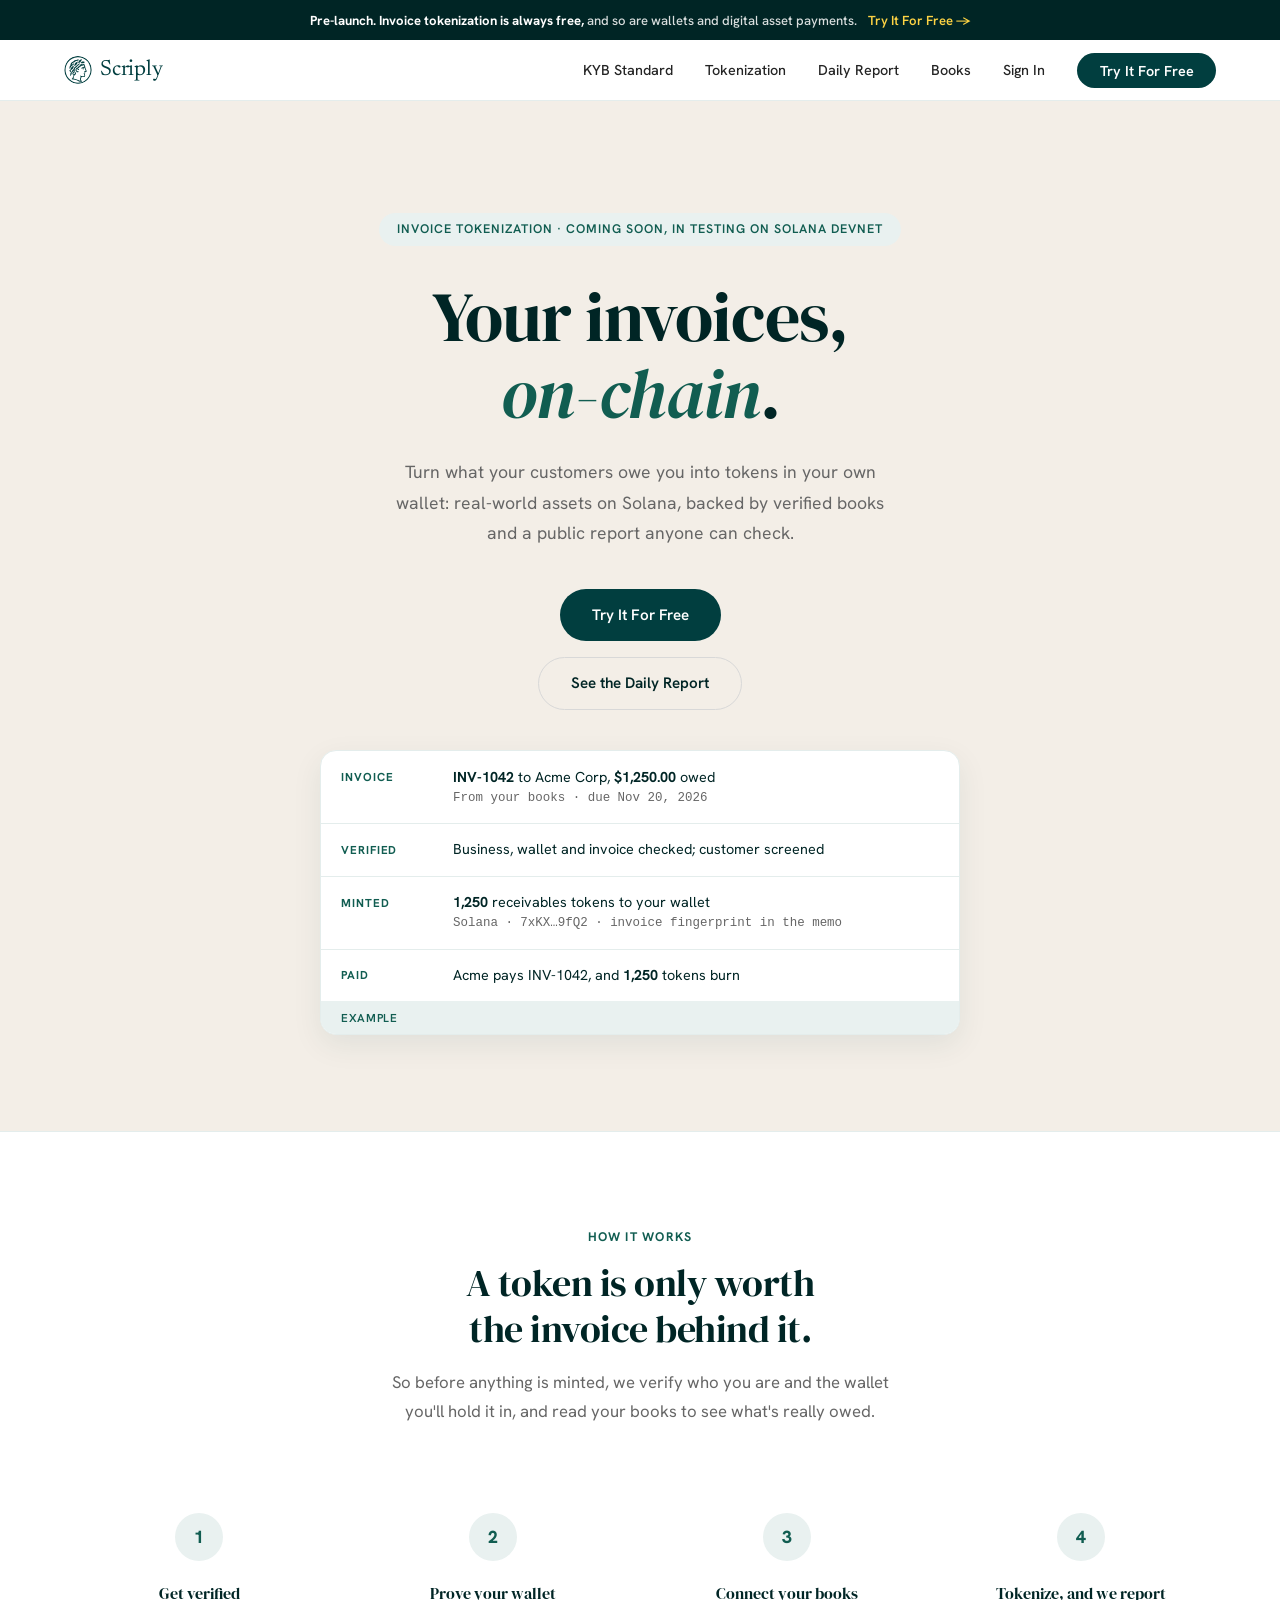
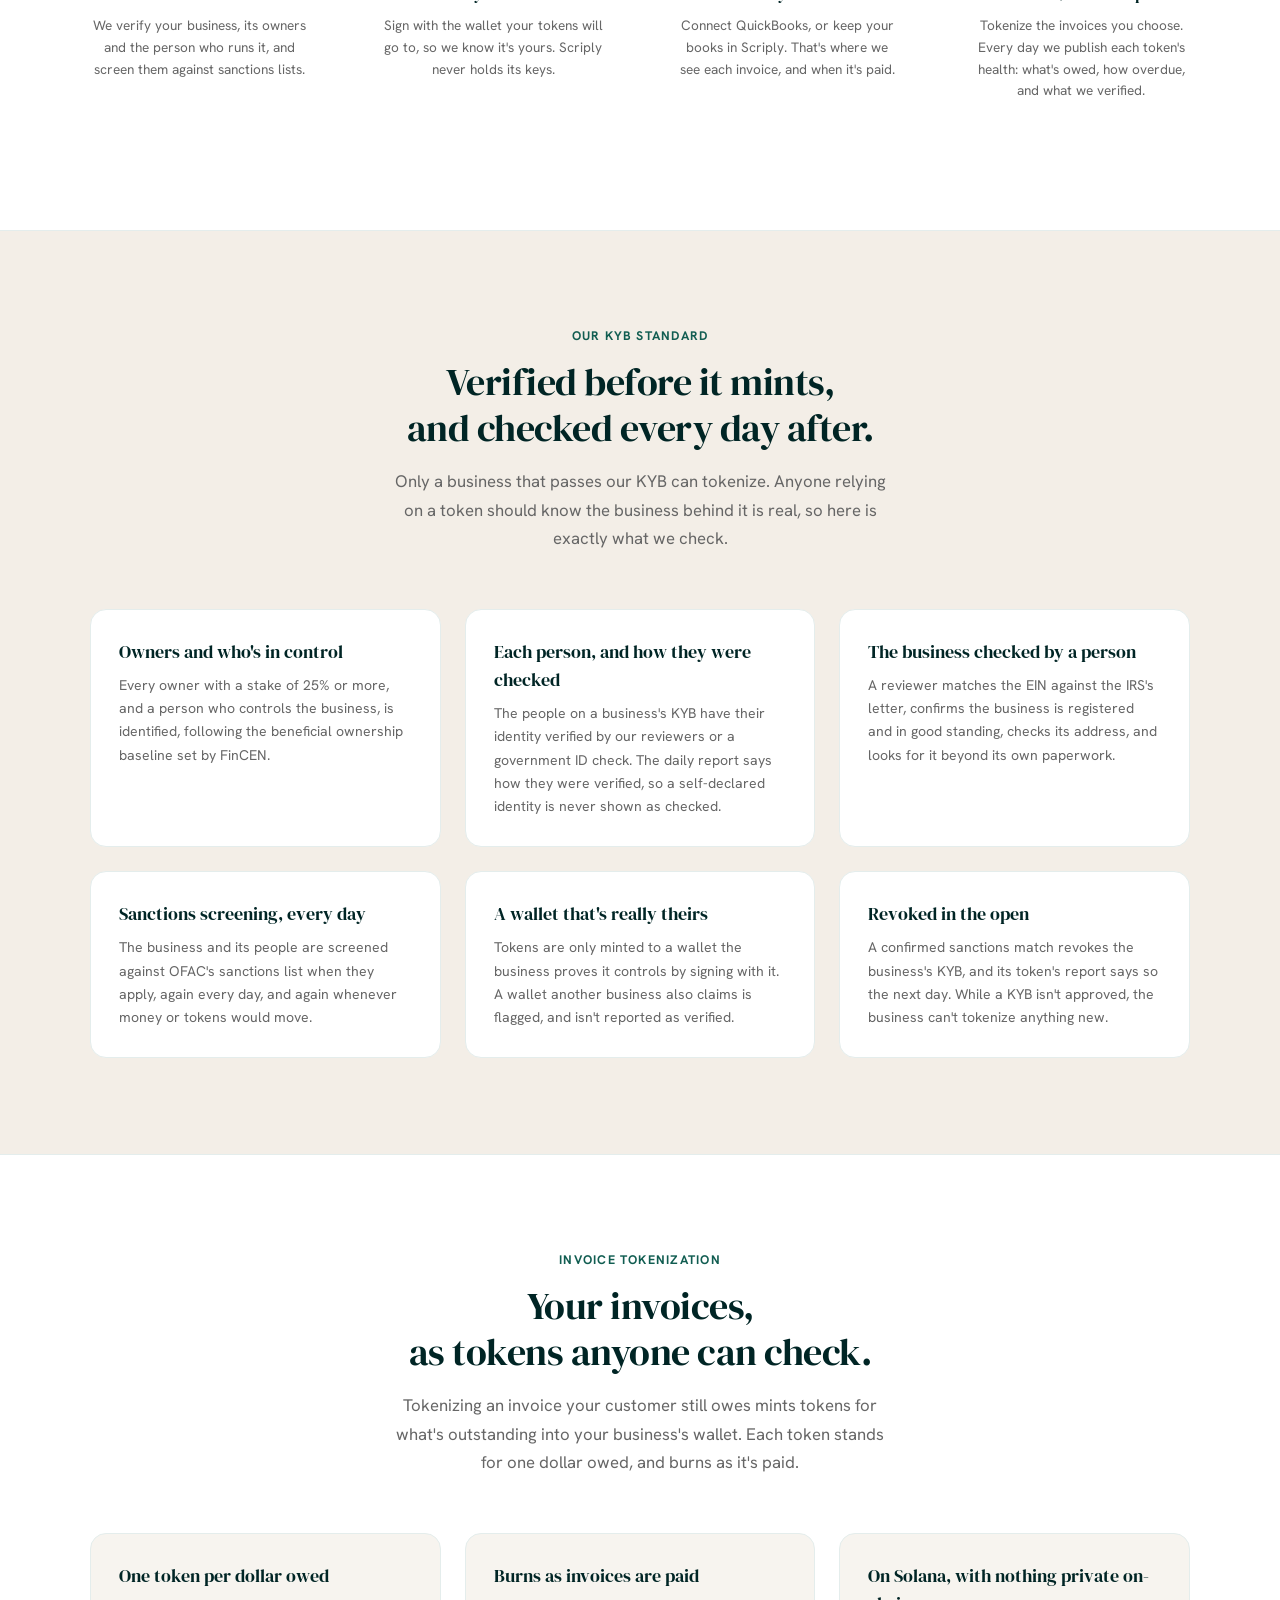
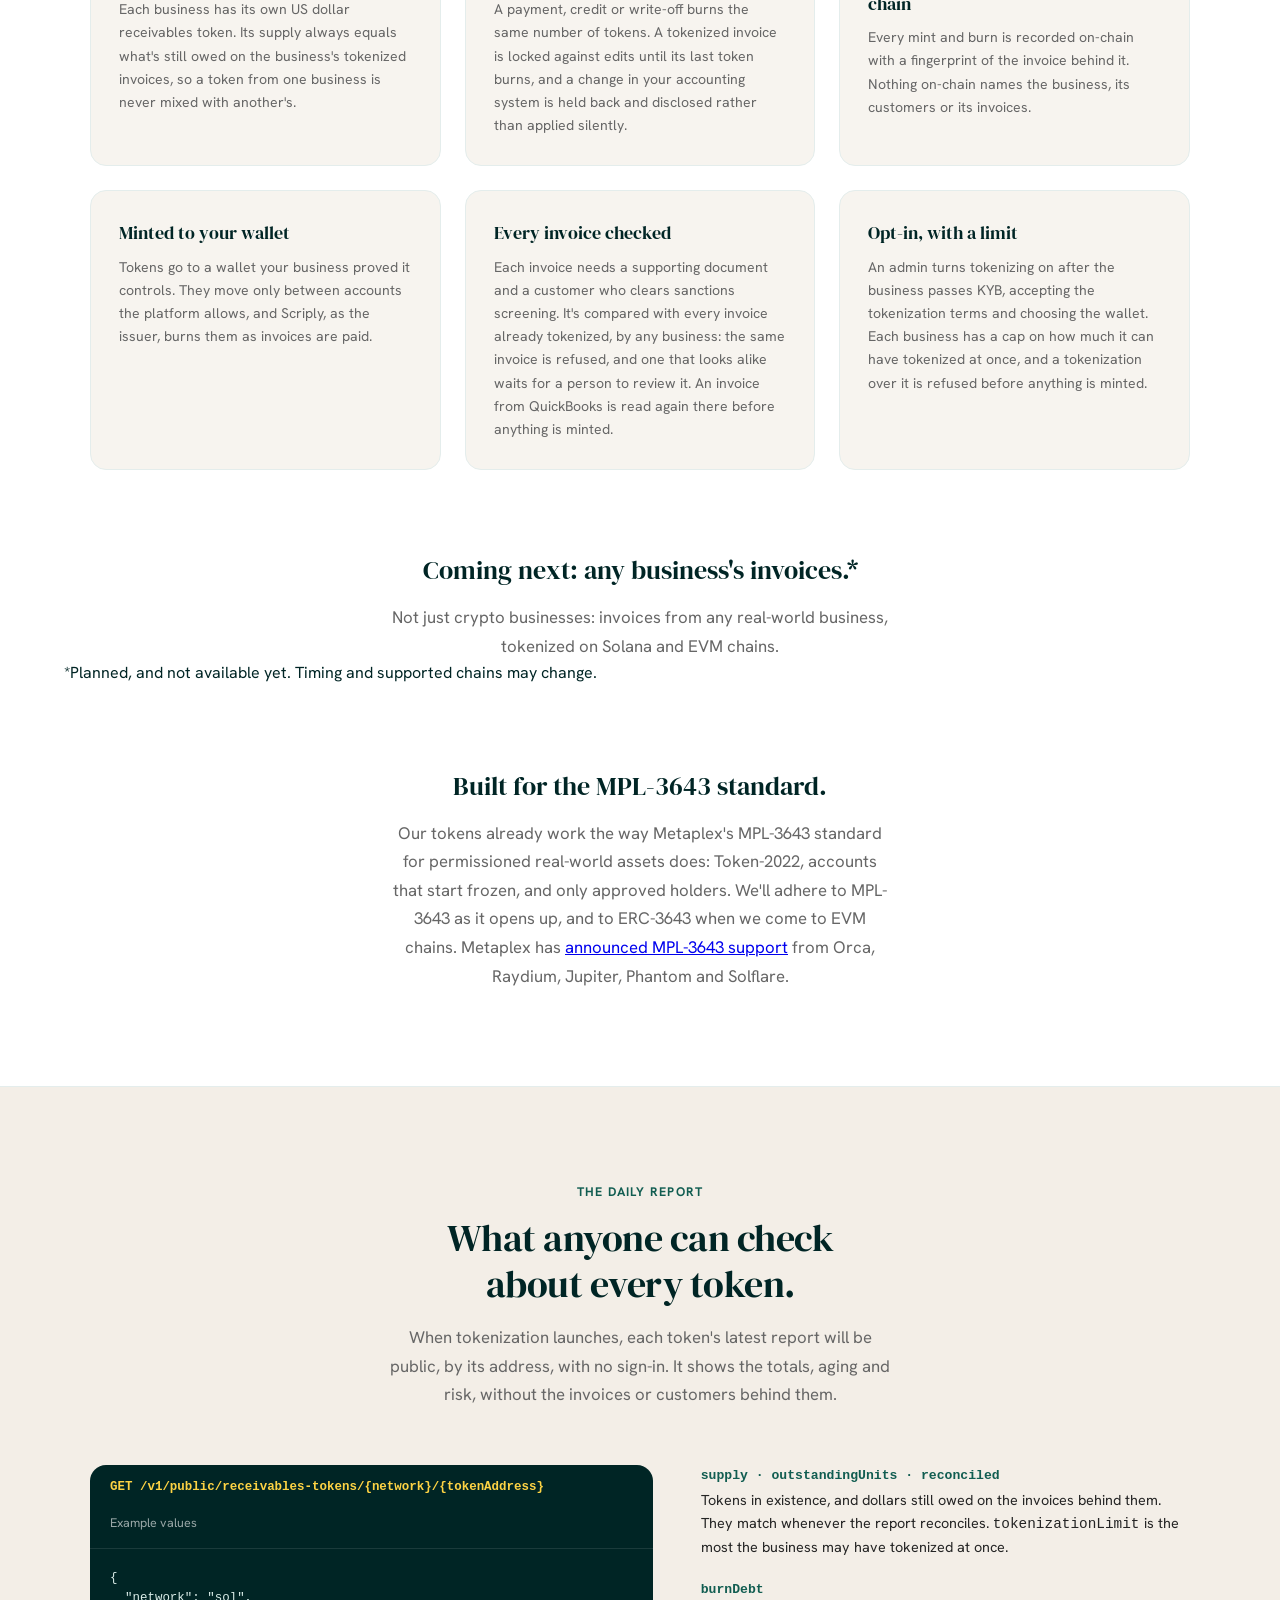
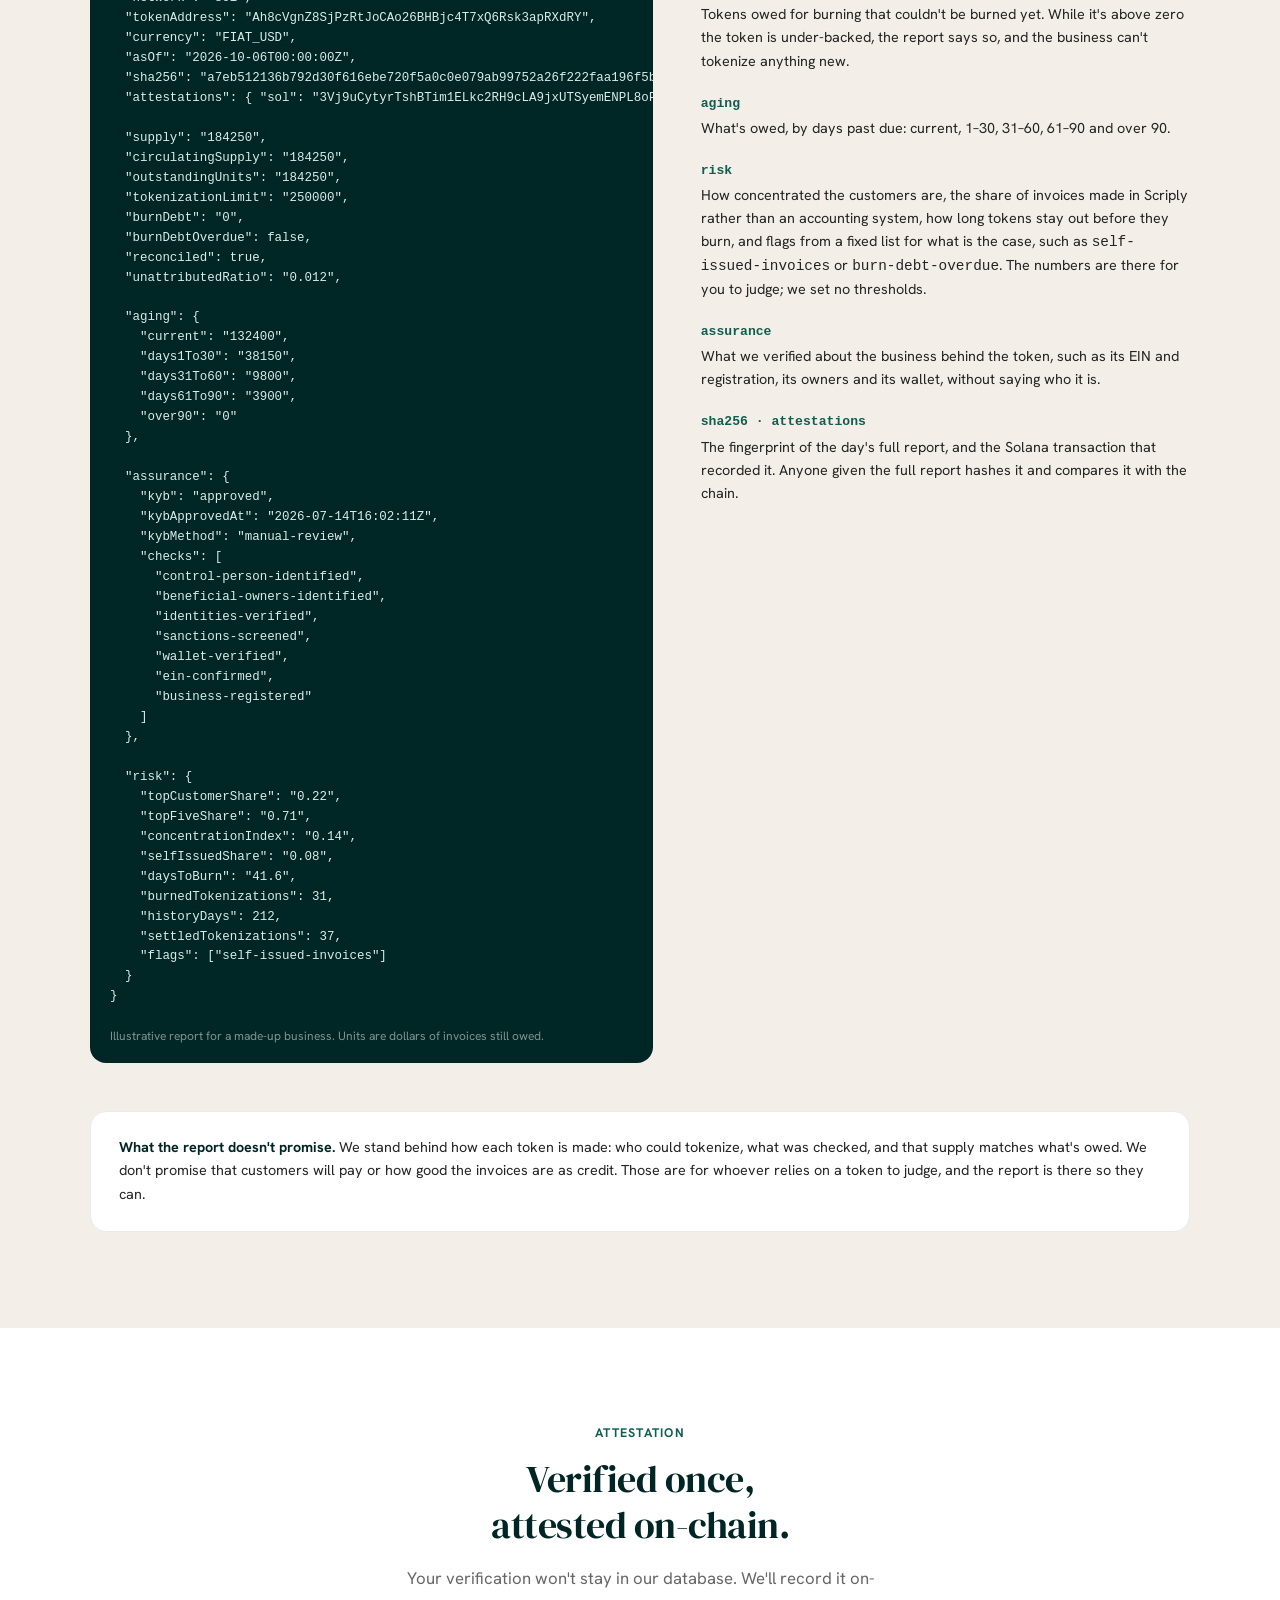
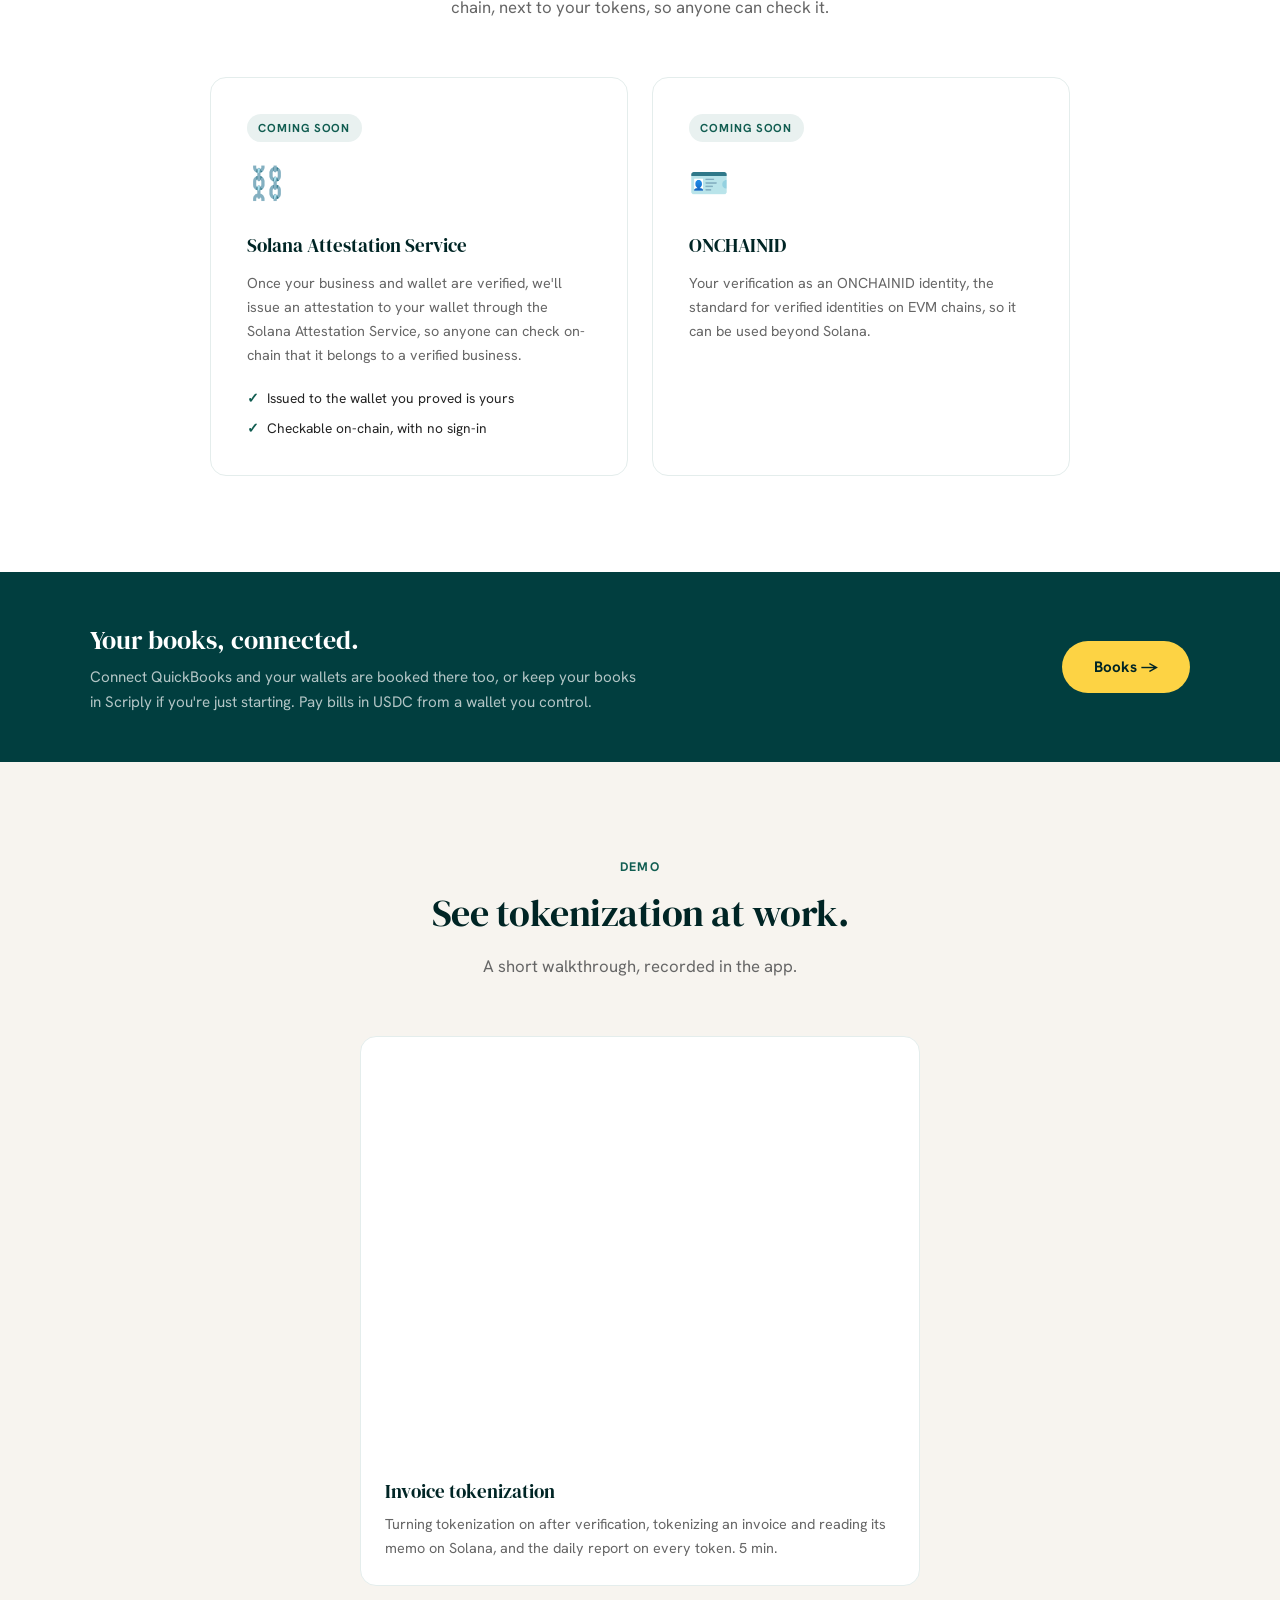
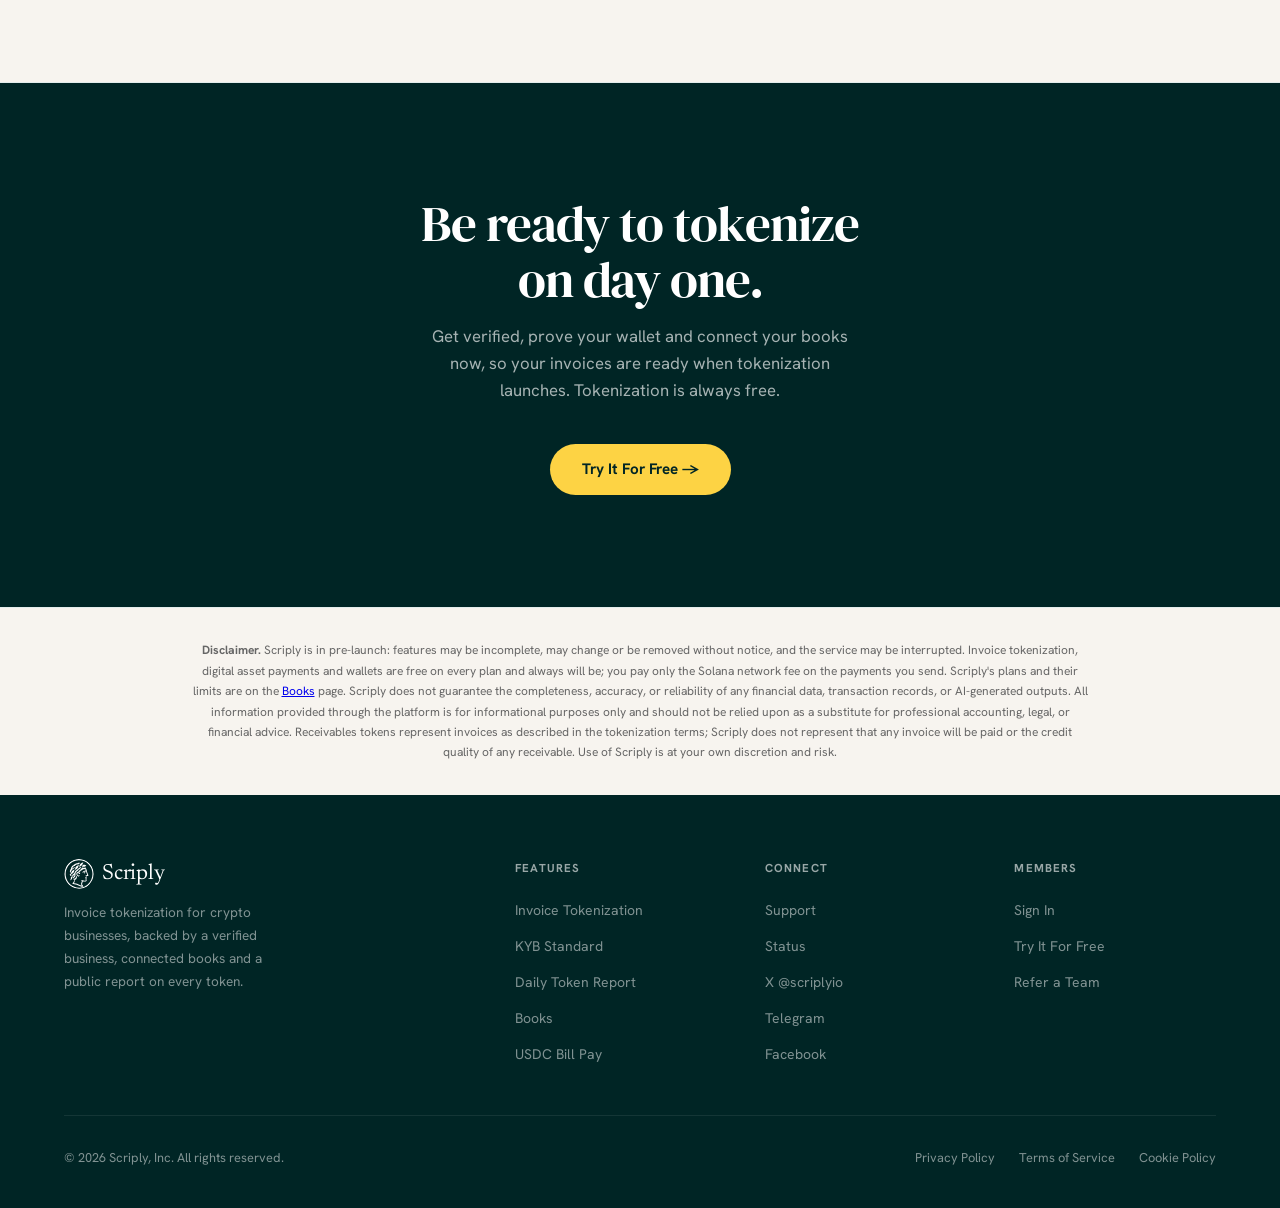
==== index.html @ c6e6acf0 "Fold the crypto subledger and accounting pages into /books Scriply isn't sold as an accounting app: " ====
<!DOCTYPE html>
<html lang="en">
<head>
  <meta charset="UTF-8" />
  <meta name="viewport" content="width=device-width, initial-scale=1.0" />
  <title>Scriply — Invoice Tokenization for Crypto Businesses</title>
  <meta name="description" content="Turn your invoices into tokens on Solana: real-world assets in your own wallet, backed by a verified business, connected books and a public daily report anyone can check.">
  <meta name="theme-color" content="#013e3f">
  <meta property="og:type" content="website">
  <meta property="og:url" content="https://www.scriply.io/">
  <meta property="og:site_name" content="Scriply">
  <meta property="og:title" content="Scriply — Your invoices, on-chain">
  <meta property="og:description" content="Turn your invoices into tokens on Solana: real-world assets in your own wallet, backed by a verified business, connected books and a public daily report anyone can check.">
  <meta name="twitter:card" content="summary">
  <link rel="preconnect" href="https://fonts.googleapis.com">
  <link rel="preconnect" href="https://fonts.gstatic.com" crossorigin>
  <link href="https://fonts.googleapis.com/css2?family=Hanken+Grotesk:wght@400;500;600;700;800;900&family=DM+Serif+Display:ital@0;1&family=Newsreader:opsz@6..72&display=swap" rel="stylesheet">
  <link rel="icon" href="favicon.svg" type="image/svg+xml">
  <link rel="apple-touch-icon" href="apple-touch-icon.png">
  <link rel="stylesheet" href="/styles.css">
</head>
<body>

  <!-- The Scriply coin, as scriply-ui's CoinMark (compact) draws it, in the text colour -->
  <svg width="0" height="0" style="position:absolute" aria-hidden="true">
    <symbol id="coin" viewBox="261 253 724 724">
      <clipPath id="coin-clip"><circle cx="623" cy="615" r="360"/></clipPath>
      <path fill="currentColor" fill-rule="evenodd" clip-path="url(#coin-clip)" d="M 596.5 153 C 363.8 168.7, 186.1 343.9, 168 575.3 C 166.7 591.9, 166.7 635, 168 650.5 C 176.8 755, 214.9 846, 281.5 922 C 394.5 1050.8, 567.4 1105, 734 1063.9 C 861.9 1032.2, 971.6 943.5, 1032 822.8 C 1084.2 718.7, 1095 593.5, 1061.9 478.9 C 1018.3 327.8, 900.2 210, 751.1 168.9 C 701.9 155.3, 646.5 149.7, 596.5 153 M 603.5 184.6 C 493.9 191.5, 401.3 231.6, 327.1 304.4 C 318.1 313.2, 306.8 325.2, 302 331 C 225.1 423.1, 190.2 546.7, 206 671 C 228.3 846.2, 354.1 989.9, 522.5 1032.3 C 584.9 1048, 650.4 1049.1, 712.5 1035.3 C 857.2 1003.2, 972.7 897.6, 1020.8 753.4 C 1056.8 645.7, 1051.8 532.5, 1006.5 428.5 C 948.5 295.4, 823.6 204.3, 675.5 187 C 658.1 184.9, 618.5 183.6, 603.5 184.6 M 621 204.1 C 613.3 206.3, 608.3 214.2, 609.2 222.7 C 611 238.3, 630.7 242.3, 639.8 228.9 C 642.9 224.4, 642.6 215, 639.2 210.3 C 635.5 205.1, 627.3 202.3, 621 204.1 M 558.2 209.2 C 551 211.6, 545.9 220.6, 547.4 228.3 C 550.4 244.7, 573.6 246.9, 579.5 231.5 C 584.7 217.9, 572 204.5, 558.2 209.2 M 678.4 209.8 C 665.6 217.8, 666.8 235.3, 680.4 240.5 C 698.8 247.5, 711.6 222.5, 695.7 210.6 C 691.7 207.7, 682.4 207.2, 678.4 209.8 M 736.9 223.2 C 730.2 226.6, 727.7 231, 728.2 238.7 C 728.8 249.2, 734.3 254.5, 744.5 254.5 C 751.6 254.5, 754.7 252.8, 758.7 247 C 761.8 242.3, 761.8 233.6, 758.7 228.8 C 756.1 224.9, 748.9 221, 744.5 221 C 742.8 221, 739.4 222, 736.9 223.2 M 497.5 223.5 C 490.7 227.1, 488 231.5, 488 238.5 C 488 251.5, 500.7 259.6, 511.9 253.8 C 523.8 247.6, 524.7 232.8, 513.7 224.6 C 510.1 221.9, 501.4 221.3, 497.5 223.5 M 443.6 245.4 C 427.6 251.1, 428.2 273.2, 444.5 278 C 455.7 281.2, 467.8 270, 465.4 258.6 C 463.3 248.5, 452.7 242.1, 443.6 245.4 M 790.9 246.2 C 785.8 249.7, 783.7 253.3, 783.2 259.2 C 781.4 280.9, 812.5 284.2, 816.4 262.9 C 817.6 256.7, 813.1 248.7, 806.8 245.4 C 802.5 243.2, 794.8 243.6, 790.9 246.2 M 607 255.6 C 477.9 262.8, 364.8 338, 310 453.1 C 259.1 560.1, 260.1 676.3, 312.8 777.5 C 340 829.7, 375.3 870.6, 423.3 905.7 C 506.2 966.3, 610.2 987.4, 707.7 963.4 C 771.1 947.8, 833.1 910.5, 877 861.6 C 940.4 790.9, 973 712.1, 975.6 623.5 C 978.2 538, 949.7 451.6, 896.9 385 C 886.6 371.9, 857.9 343.1, 844.3 332.2 C 809.4 304.1, 766.1 281.1, 726.5 269.6 C 687.1 258.2, 646.4 253.4, 607 255.6 M 841.9 276.2 C 831.1 283.5, 831.1 297.4, 842 304.8 C 847.1 308.3, 856.6 307.6, 861 303.4 C 872.7 292.3, 866.1 274, 850.5 274 C 846.7 274, 844.3 274.6, 841.9 276.2 M 389.4 276.9 C 378.3 281.9, 377 299.5, 387.3 305.8 C 403.9 316.1, 422.4 295.8, 409.7 281.3 C 404.1 274.9, 397 273.4, 389.4 276.9 M 609 285.1 C 510.8 289.5, 421 337.4, 365.3 415 C 334.4 458, 312 512.8, 304.5 563.5 C 300.1 593.5, 299.8 634.6, 303.9 661.5 C 331.3 842.8, 501.5 969.9, 678 940.8 C 782.8 923.6, 873.9 850.1, 920 745.5 C 960.3 654, 956.7 551.6, 910 458 C 894.9 427.7, 879.6 405.7, 858 383.6 C 790.2 314.1, 705.8 280.7, 609 285.1 M 888.9 314.2 C 880.5 318.5, 877.1 330.4, 882.2 338 C 889.5 348.8, 903.4 348.8, 910.8 337.9 C 912.7 335, 913.1 333.5, 912.8 328.4 C 911.9 315.3, 900.4 308.4, 888.9 314.2 M 345.5 314.5 C 327.7 320.7, 332.4 347, 351.2 347 C 370.8 347, 374.1 319.3, 355.2 314 C 350.6 312.7, 350.3 312.7, 345.5 314.5 M 715 335.6 C 666.3 348.5, 646.2 369.4, 631.4 422.3 C 627.1 437.6, 626.8 439.2, 628.2 440.7 C 629.7 442.1, 630.4 441.9, 636.1 438.2 C 639.6 436, 649 430.5, 657 425.9 C 674.4 416, 682.1 410.7, 691 402.3 C 704.3 389.7, 714.9 370.8, 723.1 345.2 C 726.4 334.5, 725 332.9, 715 335.6 M 612.5 346 C 602.5 347.4, 589.4 350.8, 583 353.7 C 579.4 355.3, 574.4 356.5, 568.9 357 C 547 359.2, 525.4 370.1, 508 387.8 C 499.2 396.8, 497.8 397.7, 488.8 401.6 C 453.4 416.6, 429.9 448.8, 427.3 486 L 426.6 495.2 421.2 502.3 C 414.4 511.3, 408.6 522.6, 405.7 532.7 C 400.2 552.3, 405.4 585.8, 414.3 586.8 C 418.5 587.3, 419.6 585.6, 420.9 576.9 C 424.8 550.5, 437.2 527.6, 456.7 510.6 C 465.8 502.8, 470.9 499.5, 488 490.5 C 506.7 480.7, 509.5 477.9, 517.2 460.4 C 523.2 446.7, 523.8 444.5, 521.6 443.6 C 518.5 442.5, 501.5 452.3, 490.8 461.6 C 485.2 466.4, 460.4 480.7, 459.3 479.7 C 459.1 479.4, 459.9 475.9, 461.3 472 C 469.3 449, 489.1 430.2, 514.6 421.4 C 522.6 418.7, 524.9 417.4, 526.9 414.8 C 531.3 408.7, 544.5 396.5, 550.2 393.1 C 564.9 384.4, 586.8 379, 607 379 C 611 379, 616 378.1, 619.7 376.9 C 625.4 375, 626.3 374.2, 630.6 368.1 C 633.2 364.5, 638.2 358.6, 641.8 355.1 C 647.5 349.6, 648.1 348.7, 646.8 347.4 C 644.9 345.5, 622.6 344.6, 612.5 346 M 927.5 360.2 C 916.2 366.6, 916.4 383.6, 927.9 389.6 C 933.4 392.5, 937.3 392.6, 943 389.7 C 954.5 383.9, 955.4 368.5, 944.7 360.6 C 940.6 357.5, 932.4 357.3, 927.5 360.2 M 304 361.2 C 291.8 367.7, 292 385.4, 304.4 391 C 309.8 393.5, 313.6 393.4, 319 390.7 C 325.2 387.5, 328 383.1, 328 376 C 328 362.8, 315.4 355.1, 304 361.2 M 732.5 393.5 C 725.9 394.9, 725.2 395.3, 720.5 400.7 C 711.6 410.9, 702.7 419, 692.8 425.5 C 687.4 429.1, 682.7 432.5, 682.3 433.1 C 681.3 434.9, 684.9 437, 689.2 437 C 691.3 437, 698.7 438.2, 705.7 439.6 C 723.4 443.3, 744.6 443.6, 756.5 440.1 C 767.6 436.9, 777.1 432, 787.5 424.1 C 798.6 415.7, 800.3 413.2, 797.4 409.2 C 794.5 405.4, 782 398.4, 772.5 395.3 C 762.2 392.1, 743.2 391.2, 732.5 393.5 M 603 401.5 C 583.9 408.4, 572.3 415.5, 560.4 427.4 C 544.3 443.6, 536.5 460.6, 530 494 C 528.9 499.7, 527.6 506, 527 507.8 C 525.8 511.9, 527.1 515, 529.9 515 C 531 515, 539 510.3, 547.7 504.6 C 588.9 477.6, 601.4 460.8, 613.4 415.2 C 618.5 396, 618.4 395.9, 603 401.5 M 958.9 411.3 C 943.7 419.3, 949.2 443, 966.4 443 C 985.1 443, 990.5 418.6, 973.5 410.8 C 968.1 408.4, 964.1 408.5, 958.9 411.3 M 271.9 413.2 C 267.1 416.5, 264.8 420.1, 264.2 425.2 C 262.5 440.2, 278.6 449.8, 290.9 441 C 299.9 434.6, 299.6 419.8, 290.2 413.5 C 285.2 410.1, 276.7 409.9, 271.9 413.2 M 660.4 446.3 C 655.5 448.7, 647 453.9, 641.5 457.9 C 636 461.8, 627.9 466.8, 623.5 468.9 C 616.1 472.5, 615 473.4, 609.5 481 C 598.6 496, 584 507.7, 558.4 522.4 C 548.8 528, 538.3 537.5, 532.6 546 C 530.6 549, 526.4 557.8, 523.4 565.5 C 513.6 590.6, 502.5 605, 481.7 619.3 C 467.4 629.3, 463.4 635.3, 460.9 650.7 C 460.3 654.4, 459.4 659.8, 458.8 662.6 L 457.9 667.7 448 672.9 C 442.6 675.8, 436.7 679.5, 434.9 681.3 C 428.5 687.5, 426 697.7, 426 717.5 C 425.9 730.7, 424.5 736.5, 418.5 748.5 C 413.5 758.4, 413.1 760.8, 415.8 763.3 C 423.3 770.1, 440.7 757.5, 450.3 738.5 C 455.8 727.3, 462 702.1, 462 690.5 C 462 688.5, 462.4 684.9, 463 682.5 C 464 678.6, 464.5 678.1, 467.8 677.5 C 476.5 675.9, 484.4 668.8, 487.9 659.5 C 492.4 647.3, 498.7 638.8, 508.1 632.4 C 513.4 628.6, 514.2 629.9, 513.6 641.5 C 512.6 661.6, 503 677.6, 485.7 687.6 C 472.7 695.2, 469.6 701.8, 475.6 709 L 478.3 712.2 485.6 711.5 C 510.4 709.3, 527.6 693.3, 535.1 665.4 C 536.9 658.6, 537.3 653.4, 538 629 C 538.6 605.3, 539.1 599.3, 540.7 593.5 C 547.4 569.6, 558.5 555.7, 582 541.9 C 597.8 532.6, 606.7 524.1, 612.7 512.3 L 616.9 504.2 626.6 499.5 C 648.3 489.1, 660 477.2, 670.1 455.2 C 674.5 445.8, 674.5 445.6, 672.4 443.5 C 670.3 441.4, 670.5 441.4, 660.4 446.3 M 770.3 459.4 C 752.1 468.8, 725.1 469.4, 705.7 460.7 C 699.6 458, 698.7 457.8, 695.9 459 C 691.5 460.8, 690 462.6, 689.9 466.3 C 689.9 474.2, 679.6 491.6, 669.7 500.5 C 663.2 506.3, 659.4 508.8, 647.6 514.6 C 636.8 520, 635.3 521.2, 634.4 525 C 633.4 529.5, 624.8 542, 619.4 546.8 C 612.1 553.2, 608 555.6, 597.3 559.4 C 580.8 565.3, 570.8 573.5, 564.4 586.1 C 550.3 613.9, 564.1 654, 592.7 668.2 C 600.6 672.1, 601.8 672.4, 611.1 672.8 C 623.3 673.3, 630 670.7, 633.8 664.1 C 636.8 658.7, 636.8 649.3, 633.9 645.6 C 630.8 641.7, 624.7 641.9, 619.6 646.1 C 607.9 655.8, 587.8 640.1, 583.7 618.1 C 581.1 604.1, 587.9 589.1, 599.6 582.8 C 608.7 577.9, 608.8 577.9, 608.2 585.2 C 607.8 590.8, 608.1 592.3, 611.2 599 C 615.3 607.6, 618.7 611.2, 624.8 613.4 C 632.7 616.2, 639.5 614.4, 645.6 607.8 C 649.9 603.3, 651 600.2, 651 591.4 C 651 584.7, 650.7 583.8, 648.6 582.4 C 645.5 580.4, 641.8 581.7, 636.8 586.6 C 634.6 588.7, 632.4 590, 631.3 589.8 C 629.5 589.4, 620.7 575.3, 621.2 573.6 C 621.4 573.1, 624.5 571.5, 628.1 570 C 646.3 562.2, 659.1 549.9, 664.9 534.7 C 665.4 533.1, 666.5 531.7, 667.2 531.6 C 667.9 531.4, 672.5 530.5, 677.4 529.5 C 693 526.6, 706.2 518.9, 715 507.8 L 719.1 502.6 730.8 502.4 C 744 502.1, 753.3 500, 765.3 494.6 L 772.7 491.2 779.3 509.8 C 783 520.1, 786 528.7, 786 529.1 C 786 529.4, 781.8 530.5, 776.7 531.5 C 753.1 536, 729.8 546.9, 707.1 564.1 C 700 569.4, 698.4 572, 700 575 C 702 578.7, 705 578.2, 726 570.6 C 752 561.1, 767.4 556.4, 777.3 555 C 791.6 553, 789.8 551.7, 796.4 569.7 C 814.8 620.3, 822 641.3, 821 641.9 C 820.4 642.3, 814 643.4, 806.7 644.3 C 799.4 645.3, 791.7 646.5, 789.7 647.1 C 780.5 649.5, 778.2 665.1, 786.3 670 C 790.2 672.4, 792.8 672.4, 799 670.2 C 801.7 669.3, 804.2 668.8, 804.5 669.2 C 804.9 669.6, 804.9 672.3, 804.5 675.4 L 803.8 680.9 787.7 688.9 C 778.9 693.3, 770.1 698.1, 768.3 699.5 C 761.5 704.7, 765.4 709.2, 775.5 707.9 C 778.8 707.5, 785.3 707.1, 790 707 C 796.1 706.9, 799.7 706.4, 802.7 705 C 809 702.1, 809.9 699.2, 809.2 684.3 C 808.9 677.7, 809 671.1, 809.3 669.6 C 810.1 666.5, 810.5 666.4, 827.7 664.5 C 841.8 663, 845 661.7, 847.5 656.9 C 850.6 650.8, 849.8 647.9, 829.9 598.6 L 810.9 551.5 811.9 544.8 C 813.4 535.4, 812.5 532.1, 801.2 503 C 795.7 488.9, 789.8 473.2, 787.9 468.1 C 786.1 463, 784 458.1, 783.2 457.3 C 781.1 455.2, 777.1 455.8, 770.3 459.4 M 984.5 464.7 C 983.4 464.9, 981 466.3, 979.2 467.6 C 970.2 474.4, 970.7 488.3, 980.3 495.4 C 984.3 498.3, 994.6 498.3, 998.6 495.4 C 1004.2 491.2, 1006.2 487.1, 1005.8 480.4 C 1005 468.8, 995.7 461.9, 984.5 464.7 M 250.5 467.4 C 235.9 473.8, 238.8 496.1, 254.6 499.4 C 262.4 501, 271.7 495.1, 273.9 487.3 C 277.6 473.3, 263.7 461.5, 250.5 467.4 M 499 510.5 C 462.5 529.7, 444 552, 434.9 587.6 C 430.8 603.6, 431 603.3, 416.2 612.2 C 402.1 620.6, 399.8 623, 399.2 629.9 C 398.7 635.8, 401.7 640.6, 408 643.7 C 412.4 645.9, 412.5 646.1, 412.5 650.9 C 412.5 654.7, 413.1 656.7, 415.5 660 C 421 667.8, 421.1 667.8, 433.3 660.3 C 439.3 656.6, 444.4 653.1, 444.6 652.3 C 445.8 649.4, 443.9 646.1, 439.8 643.8 C 426.1 636.1, 430.6 626.8, 455.7 610.2 C 483.3 592.1, 497.2 575.2, 506 549.2 C 509.5 539, 516.2 509.7, 515.8 506.7 C 515.2 502.9, 512 503.6, 499 510.5 M 999.9 521.9 C 986 526.3, 983.5 545.8, 996 552.8 C 1010.8 561.2, 1026.8 545.3, 1019 530 C 1015.7 523.6, 1006.6 519.7, 999.9 521.9 M 237.4 524 C 230.2 526.2, 225.3 534.4, 226.2 542.7 C 227.6 554.5, 240.7 560.8, 251.3 554.7 C 261.7 548.8, 261.5 530.9, 251 525.5 C 247.2 523.5, 241.1 522.8, 237.4 524 M 765.9 570.9 C 765 571.4, 756.2 574.1, 746.4 576.9 C 723.3 583.4, 721.6 585.3, 733.8 590.7 C 758.7 601.8, 767.2 603.8, 769.5 599 C 770.2 597.6, 771.4 591.3, 772.3 585 C 773.6 574.6, 773.6 573.3, 772.2 571.7 C 770.5 569.8, 768.3 569.5, 765.9 570.9 M 1004 581.1 C 995.4 584.5, 991 596.4, 995.3 604.7 C 1003.5 620.5, 1026.9 614.5, 1026.9 596.5 C 1026.9 585.3, 1014.4 576.9, 1004 581.1 M 229.4 583.9 C 223.4 586.5, 220.6 591, 220.1 598.4 C 219.5 609.1, 226.8 616.5, 237.2 615.7 C 247.4 615, 253.4 608.4, 252.8 598.4 C 252.2 588.8, 245.4 582, 236.5 582 C 234.8 582, 231.6 582.8, 229.4 583.9 M 1005.2 638.9 C 994 641.6, 988.8 655, 995.1 664.7 C 1004.6 679, 1027.4 670.6, 1025.6 653.6 C 1024.4 643.5, 1014.9 636.6, 1005.2 638.9 M 230 643.1 C 223.9 647.3, 221.7 651.5, 222.1 658.5 C 223.5 680.5, 255 679.8, 255 657.7 C 255 648.2, 248.9 641.9, 239.2 641.2 C 234.4 640.8, 232.9 641.2, 230 643.1 M 565.3 664.9 C 561.3 667.3, 558.7 671.7, 554.9 682.5 C 550 696.5, 544.3 706.7, 537.5 713.5 C 526.4 724.5, 512.3 729.5, 498.7 727.1 C 490.7 725.7, 487.7 726.8, 485.9 731.7 C 482.8 739.6, 489.8 746.7, 508.6 754.6 C 510.7 755.4, 510.7 755.5, 506.8 768.9 C 499.5 793.8, 487.4 815.4, 471.7 831.7 L 462.7 841 463.2 845.7 C 464.2 854.1, 465.9 854.8, 507.7 862.9 C 563.9 873.9, 575.7 877.5, 623 897.7 C 665.1 915.7, 679.7 919.8, 704.5 920.6 C 722.9 921.1, 724.9 920.6, 726.4 914.7 C 727.2 911.2, 727 910.7, 719 900.1 C 709.2 886.8, 701.8 874.7, 698.9 867.1 C 695.8 859.1, 696.7 853, 703.8 830.5 C 707 820, 710.7 807.9, 712 803.5 C 713.2 799.1, 714.3 795.3, 714.4 795.2 C 714.5 795.1, 724.2 795.9, 736 797 C 765 799.7, 780.1 799.6, 787.6 796.8 C 800.1 792.1, 808.3 779.9, 808.4 765.6 C 808.4 757.6, 808.3 757.1, 803 746.7 L 797.6 736 801.6 732.5 C 808.3 726.8, 809.8 719.2, 805.4 712.6 C 803.1 709, 800.5 709.2, 793.4 713.5 C 777.7 722.9, 775.4 730.6, 783.5 747.1 C 789.6 759.7, 789.4 765.7, 782.7 772.7 C 777.6 777.9, 775.2 778.3, 756.2 776.5 C 722.9 773.3, 705.3 769.5, 687.1 761.8 C 677.5 757.7, 674.9 757.7, 675 761.8 C 675 764.9, 681.1 774.1, 687 780 L 693 785.9 685.6 807.7 C 674.7 839.6, 674.6 840, 674.5 852 C 674.5 864.6, 676.3 871.1, 684.5 886.9 C 687.5 892.6, 690 897.5, 690 897.7 C 690 898.3, 684.7 897.1, 675.5 894.5 C 665.9 891.8, 651.4 885.9, 628.9 875.7 C 590.9 858.4, 565.5 850.4, 518 840.9 C 508.9 839.1, 501.3 837.5, 501.1 837.4 C 501 837.2, 503.3 832.5, 506.3 826.8 C 515.2 810, 522 786.8, 522 773 C 522 770.4, 522.2 765.6, 522.6 762.3 L 523.2 756.4 531.2 754.2 C 548.6 749.3, 561 737.6, 567 720.5 C 570.3 711.3, 571.7 702.4, 573 684.2 C 574.1 668, 574.1 666.7, 572.4 664.9 C 570.2 662.5, 569.2 662.5, 565.3 664.9 M 992 697.1 C 981.2 701.4, 978.2 715.5, 986.1 724.4 C 995.9 735.6, 1015 727.5, 1014.9 712.2 C 1014.9 701.2, 1002.3 692.9, 992 697.1 M 241.9 700.2 C 225.7 708.4, 233.1 733.4, 251.2 731.7 C 260.6 730.8, 266.3 723.9, 265.8 714.4 C 264.9 701.2, 253.4 694.4, 241.9 700.2 M 971.2 753.9 C 957.5 762.5, 962.5 783.4, 978.5 784.7 C 995.3 786.1, 1003.2 764.7, 989.7 754.6 C 985.6 751.5, 975.5 751.2, 971.2 753.9 M 264.4 753.9 C 254.2 756.4, 248.6 768.6, 253.4 777.9 C 259 788.6, 275 789.7, 281.9 780 C 290.6 767.8, 279 750.3, 264.4 753.9 M 946.2 806.1 C 937.7 810.3, 934.4 820.6, 938.9 828.7 C 947.5 843.9, 970 837.7, 970 820.1 C 970 808.1, 957.3 800.6, 946.2 806.1 M 288.5 806.4 C 282.4 809.1, 279.6 813.3, 279.1 820.4 C 278.8 825.7, 279.1 827.5, 280.9 830.3 C 288 841.8, 305.3 840.6, 310.6 828.2 C 316.4 814.6, 302 800.3, 288.5 806.4 M 321 853.1 C 314.3 856.6, 312.5 859.8, 312.5 867.8 C 312.5 873.1, 312.9 875.1, 314.7 877.6 C 321.6 887.3, 337.7 886.3, 343 875.9 C 350.3 861.5, 335.2 845.8, 321 853.1 M 911.3 853.4 C 905.8 856.8, 903.6 861.5, 904.2 869.1 C 904.8 878.7, 911.9 884.5, 921.7 883.7 C 928.2 883.2, 931.7 880.9, 934.8 874.9 C 942.6 859.9, 925.9 844.7, 911.3 853.4 M 360.2 893.9 C 349.9 898.6, 347.9 912.2, 356.3 920.6 C 371.4 935.7, 394 914.2, 380.2 897.9 C 375.2 891.9, 367.8 890.5, 360.2 893.9 M 872.8 894.2 C 862.1 901.3, 863.1 918.8, 874.6 923.6 C 889.8 929.9, 903.8 914.8, 896.2 900.2 C 892.2 892.4, 880.2 889.3, 872.8 894.2 M 831.4 928.5 C 817 933.5, 816.4 954.1, 830.4 959.5 C 841.8 963.9, 853.4 955.9, 853.2 943.8 C 853.1 932.6, 842 924.9, 831.4 928.5 M 405.9 930.2 C 391.3 937.6, 395.5 959.5, 411.9 961.7 C 425 963.4, 434.9 946.7, 427.4 935.7 C 422.4 928.3, 413.9 926.2, 405.9 930.2 M 460.6 957.1 C 452.5 958.9, 448 964.8, 448 973.5 C 448 991.6, 473 996.4, 479.5 979.5 C 484.4 966.7, 473.9 954.3, 460.6 957.1 M 780 957.7 C 770.2 963.1, 768.1 975.9, 775.8 984.1 C 786.1 995.2, 803.9 987.7, 803.9 972.3 C 804 960.2, 790.5 952, 780 957.7 M 728.5 978.4 C 717.4 983.3, 715.6 997.6, 724.9 1006.4 C 729.3 1010.6, 738.8 1011.3, 743.9 1007.8 C 749.8 1003.7, 751.5 1000.6, 751.5 993.5 C 751.5 988.2, 751 986.7, 748.6 983.5 C 743.9 977.4, 735.5 975.2, 728.5 978.4 M 511.4 979.3 C 495.7 986.4, 501 1011, 518.1 1011 C 527.9 1011, 534.2 1005.2, 534.7 995.7 C 535.2 988.8, 533.2 984.7, 527.7 980.6 C 524.3 978.1, 515.6 977.4, 511.4 979.3 M 676.6 990.4 C 669.5 992.9, 666 998.2, 666 1006 C 666 1021.4, 683.4 1028.1, 694.1 1016.9 C 700.4 1010.3, 700.2 1000.5, 693.7 994.2 C 688.3 989, 683.6 987.9, 676.6 990.4 M 568 991.1 C 556 995.9, 554.4 1013.2, 565.3 1020.7 C 569.9 1023.8, 578.3 1023.8, 583.1 1020.7 C 587 1018.1, 591 1010.9, 591 1006.4 C 591 995.6, 578.1 987, 568 991.1 M 624.3 993.9 C 614.1 996.3, 609 1008.2, 613.9 1017.9 C 621.5 1032.8, 643.1 1028, 644.7 1011.1 C 645.8 999.9, 635.5 991.2, 624.3 993.9"/>
    </symbol>
  </svg>

  <a href="#main" class="skip-link">Skip to content</a>

  <!-- LAUNCH BANNER -->
  <div class="launch-banner">
    <strong>Pre-launch.</strong> <strong>Invoice tokenization is always free,</strong> and so are wallets and digital asset payments.
    <a href="https://app.scriply.io">Try It For Free →</a>
  </div>

  <!-- NAV -->
  <nav aria-label="Main">
    <a href="#" class="brand-lockup nav-logo" translate="no"><svg width="28" height="28" aria-hidden="true"><use href="#coin"/></svg><span translate="no">Scriply</span></a>
    <button type="button" class="nav-toggle" aria-expanded="false" aria-controls="nav-links" aria-label="Menu">
      <svg width="20" height="20" viewBox="0 0 20 20" aria-hidden="true"><path d="M3 5h14M3 10h14M3 15h14" stroke="currentColor" stroke-width="2" stroke-linecap="round"/></svg>
    </button>
    <ul id="nav-links">
      <li><a href="#kyb">KYB Standard</a></li>
      <li><a href="#tokenization">Tokenization</a></li>
      <li><a href="#report">Daily Report</a></li>
      <li><a href="/books">Books</a></li>
      <li><a href="https://app.scriply.io">Sign In</a></li>
      <li><a href="https://app.scriply.io" class="nav-cta">Try It For Free</a></li>
    </ul>
  </nav>

  <main id="main">
  <!-- HERO -->
  <section class="hero">
    <div class="hero-eyebrow">Invoice Tokenization · Coming Soon, in Testing on <span translate="no">Solana</span> Devnet</div>
    <h1>Your invoices,<br /><em>on-chain</em>.</h1>
    <p>Turn what your customers owe you into tokens in your own wallet: real-world assets on <span translate="no">Solana</span>, backed by verified books and a public report anyone can check.</p>
    <div class="hero-actions">
      <a href="https://app.scriply.io" class="btn-primary">Try It For Free</a>
      <div class="hero-actions-secondary">
        <a href="#report" class="btn-secondary">See the Daily Report</a>
      </div>
    </div>
    <div class="ledger" role="figure" aria-label="Example: an invoice verified, tokenized, and its tokens burned as it is paid">
      <div class="ledger-row">
        <span class="ledger-step">Invoice</span>
        <div><strong>INV-1042</strong> to Acme Corp, <strong>$1,250.00</strong> owed<div class="ledger-meta">From your books · due Nov 20, 2026</div></div>
      </div>
      <div class="ledger-row">
        <span class="ledger-step">Verified</span>
        <div>Business, wallet and invoice checked; customer screened</div>
      </div>
      <div class="ledger-row">
        <span class="ledger-step">Minted</span>
        <div><strong>1,250</strong> receivables tokens to your wallet<div class="ledger-meta">Solana · 7xKX…9fQ2 · invoice fingerprint in the memo</div></div>
      </div>
      <div class="ledger-row">
        <span class="ledger-step">Paid</span>
        <div>Acme pays INV-1042, and <strong>1,250</strong> tokens burn</div>
      </div>
      <span class="ledger-example">Example</span>
    </div>
  </section>

  <!-- HOW IT WORKS -->
  <section class="how-it-works" id="how">
    <div class="section-header">
      <span class="section-eyebrow">How It Works</span>
      <h2 class="section-title">A token is only worth<br />the invoice behind it.</h2>
      <p class="section-sub">So before anything is minted, we verify who you are and the wallet you'll hold it in, and read your books to see what's really owed.</p>
    </div>
    <div class="flow-steps">
      <div class="flow-step">
        <div class="step-number">1</div>
        <h3>Get verified</h3>
        <p>We verify your business, its owners and the person who runs it, and screen them against sanctions lists.</p>
      </div>
      <div class="flow-step">
        <div class="step-number">2</div>
        <h3>Prove your wallet</h3>
        <p>Sign with the wallet your tokens will go to, so we know it's yours. <span translate="no">Scriply</span> never holds its keys.</p>
      </div>
      <div class="flow-step">
        <div class="step-number">3</div>
        <h3>Connect your books</h3>
        <p>Connect <span translate="no">QuickBooks</span>, or keep your books in <span translate="no">Scriply</span>. That's where we see each invoice, and when it's paid.</p>
      </div>
      <div class="flow-step">
        <div class="step-number">4</div>
        <h3>Tokenize, and we report</h3>
        <p>Tokenize the invoices you choose. Every day we publish each token's health: what's owed, how overdue, and what we verified.</p>
      </div>
    </div>
  </section>

  <!-- KYB STANDARD -->
  <section class="solutions band-cream" id="kyb">
    <div class="section-header">
      <span class="section-eyebrow">Our KYB Standard</span>
      <h2 class="section-title">Verified before it mints,<br />and checked every day after.</h2>
      <p class="section-sub">Only a business that passes our KYB can tokenize. Anyone relying on a token should know the business behind it is real, so here is exactly what we check.</p>
    </div>
    <div class="token-facts">
      <div class="token-fact">
        <h3>Owners and who's in control</h3>
        <p>Every owner with a stake of 25% or more, and a person who controls the business, is identified, following the beneficial ownership baseline set by <span translate="no">FinCEN</span>.</p>
      </div>
      <div class="token-fact">
        <h3>Each person, and how they were checked</h3>
        <p>The people on a business's KYB have their identity verified by our reviewers or a government ID check. The daily report says how they were verified, so a self-declared identity is never shown as checked.</p>
      </div>
      <div class="token-fact">
        <h3>The business checked by a person</h3>
        <p>A reviewer matches the EIN against the IRS's letter, confirms the business is registered and in good standing, checks its address, and looks for it beyond its own paperwork.</p>
      </div>
      <div class="token-fact">
        <h3>Sanctions screening, every day</h3>
        <p>The business and its people are screened against OFAC's sanctions list when they apply, again every day, and again whenever money or tokens would move.</p>
      </div>
      <div class="token-fact">
        <h3>A wallet that's really theirs</h3>
        <p>Tokens are only minted to a wallet the business proves it controls by signing with it. A wallet another business also claims is flagged, and isn't reported as verified.</p>
      </div>
      <div class="token-fact">
        <h3>Revoked in the open</h3>
        <p>A confirmed sanctions match revokes the business's KYB, and its token's report says so the next day. While a KYB isn't approved, the business can't tokenize anything new.</p>
      </div>
    </div>
  </section>

  <!-- TOKENIZATION -->
  <section class="solutions" id="tokenization">
    <div class="section-header">
      <span class="section-eyebrow">Invoice Tokenization</span>
      <h2 class="section-title">Your invoices,<br />as tokens anyone can check.</h2>
      <p class="section-sub">Tokenizing an invoice your customer still owes mints tokens for what's outstanding into your business's wallet. Each token stands for one dollar owed, and burns as it's paid.</p>
    </div>
    <div class="token-facts">
      <div class="token-fact">
        <h3>One token per dollar owed</h3>
        <p>Each business has its own US dollar receivables token. Its supply always equals what's still owed on the business's tokenized invoices, so a token from one business is never mixed with another's.</p>
      </div>
      <div class="token-fact">
        <h3>Burns as invoices are paid</h3>
        <p>A payment, credit or write-off burns the same number of tokens. A tokenized invoice is locked against edits until its last token burns, and a change in your accounting system is held back and disclosed rather than applied silently.</p>
      </div>
      <div class="token-fact">
        <h3>On <span translate="no">Solana</span>, with nothing private on-chain</h3>
        <p>Every mint and burn is recorded on-chain with a fingerprint of the invoice behind it. Nothing on-chain names the business, its customers or its invoices.</p>
      </div>
      <div class="token-fact">
        <h3>Minted to your wallet</h3>
        <p>Tokens go to a wallet your business proved it controls. They move only between accounts the platform allows, and <span translate="no">Scriply</span>, as the issuer, burns them as invoices are paid.</p>
      </div>
      <div class="token-fact">
        <h3>Every invoice checked</h3>
        <p>Each invoice needs a supporting document and a customer who clears sanctions screening. It's compared with every invoice already tokenized, by any business: the same invoice is refused, and one that looks alike waits for a person to review it. An invoice from <span translate="no">QuickBooks</span> is read again there before anything is minted.</p>
      </div>
      <div class="token-fact">
        <h3>Opt-in, with a limit</h3>
        <p>An admin turns tokenizing on after the business passes KYB, accepting the tokenization terms and choosing the wallet. Each business has a cap on how much it can have tokenized at once, and a tokenization over it is refused before anything is minted.</p>
      </div>
    </div>

    <h3 class="subsection-title">Coming next: any business's invoices.*</h3>
    <p class="section-sub" style="text-align:center">Not just crypto businesses: invoices from any real-world business, tokenized on <span translate="no">Solana</span> and EVM chains.</p>
    <p class="footnote">*Planned, and not available yet. Timing and supported chains may change.</p>

    <h3 class="subsection-title">Built for the <span translate="no">MPL-3643</span> standard.</h3>
    <p class="section-sub" style="text-align:center">Our tokens already work the way <span translate="no">Metaplex</span>'s <span translate="no">MPL-3643</span> standard for permissioned real-world assets does: <span translate="no">Token-2022</span>, accounts that start frozen, and only approved holders. We'll adhere to <span translate="no">MPL-3643</span> as it opens up, and to <span translate="no">ERC-3643</span> when we come to EVM chains. <span translate="no">Metaplex</span> has <a href="https://solanacompass.com/news/metaplex-introduces-mpl-3643-a-permissioned-rwa-token-standard-for-tokenized">announced <span translate="no">MPL-3643</span> support</a> from <span translate="no">Orca</span>, <span translate="no">Raydium</span>, <span translate="no">Jupiter</span>, <span translate="no">Phantom</span> and <span translate="no">Solflare</span>.</p>
  </section>

  <!-- DAILY REPORT -->
  <section class="report" id="report">
    <div class="section-header">
      <span class="section-eyebrow">The Daily Report</span>
      <h2 class="section-title">What anyone can check<br />about every token.</h2>
      <p class="section-sub">When tokenization launches, each token's latest report will be public, by its address, with no sign-in. It shows the totals, aging and risk, without the invoices or customers behind them.</p>
    </div>
    <div class="report-layout">
      <div class="payload">
        <div class="payload-head">
          <code>GET /v1/public/receivables-tokens/{network}/{tokenAddress}</code>
          <span>Example values</span>
        </div>
<pre>{
  "network": "sol",
  "tokenAddress": "Ah8cVgnZ8SjPzRtJoCAo26BHBjc4T7xQ6Rsk3apRXdRY",
  "currency": "FIAT_USD",
  "asOf": "2026-10-06T00:00:00Z",
  "sha256": "a7eb512136b792d30f616ebe720f5a0c0e079ab99752a26f222faa196f5bd85f",
  "attestations": { "sol": "3Vj9uCytyrTshBTim1ELkc2RH9cLA9jxUTSyemENPL8oFgfcbBFFL39gsrdLy3z1g4zQaF8tYR1YzZqv8CqiaNhZ" },

  "supply": "184250",
  "circulatingSupply": "184250",
  "outstandingUnits": "184250",
  "tokenizationLimit": "250000",
  "burnDebt": "0",
  "burnDebtOverdue": false,
  "reconciled": true,
  "unattributedRatio": "0.012",

  "aging": {
    "current": "132400",
    "days1To30": "38150",
    "days31To60": "9800",
    "days61To90": "3900",
    "over90": "0"
  },

  "assurance": {
    "kyb": "approved",
    "kybApprovedAt": "2026-07-14T16:02:11Z",
    "kybMethod": "manual-review",
    "checks": [
      "control-person-identified",
      "beneficial-owners-identified",
      "identities-verified",
      "sanctions-screened",
      "wallet-verified",
      "ein-confirmed",
      "business-registered"
    ]
  },

  "risk": {
    "topCustomerShare": "0.22",
    "topFiveShare": "0.71",
    "concentrationIndex": "0.14",
    "selfIssuedShare": "0.08",
    "daysToBurn": "41.6",
    "burnedTokenizations": 31,
    "historyDays": 212,
    "settledTokenizations": 37,
    "flags": ["self-issued-invoices"]
  }
}</pre>
        <p class="payload-note">Illustrative report for a made-up business. Units are dollars of invoices still owed.</p>
      </div>
      <dl class="fields">
        <div>
          <dt>supply · outstandingUnits · reconciled</dt>
          <dd>Tokens in existence, and dollars still owed on the invoices behind them. They match whenever the report reconciles. <code>tokenizationLimit</code> is the most the business may have tokenized at once.</dd>
        </div>
        <div>
          <dt>burnDebt</dt>
          <dd>Tokens owed for burning that couldn't be burned yet. While it's above zero the token is under-backed, the report says so, and the business can't tokenize anything new.</dd>
        </div>
        <div>
          <dt>aging</dt>
          <dd>What's owed, by days past due: current, 1–30, 31–60, 61–90 and over 90.</dd>
        </div>
        <div>
          <dt>risk</dt>
          <dd>How concentrated the customers are, the share of invoices made in <span translate="no">Scriply</span> rather than an accounting system, how long tokens stay out before they burn, and flags from a fixed list for what is the case, such as <code>self-issued-invoices</code> or <code>burn-debt-overdue</code>. The numbers are there for you to judge; we set no thresholds.</dd>
        </div>
        <div>
          <dt>assurance</dt>
          <dd>What we verified about the business behind the token, such as its EIN and registration, its owners and its wallet, without saying who it is.</dd>
        </div>
        <div>
          <dt>sha256 · attestations</dt>
          <dd>The fingerprint of the day's full report, and the <span translate="no">Solana</span> transaction that recorded it. Anyone given the full report hashes it and compares it with the chain.</dd>
        </div>
      </dl>
    </div>
    <div class="not-promised">
      <strong>What the report doesn't promise.</strong> We stand behind how each token is made: who could tokenize, what was checked, and that supply matches what's owed. We don't promise that customers will pay or how good the invoices are as credit. Those are for whoever relies on a token to judge, and the report is there so they can.
    </div>
  </section>

  <!-- ATTESTATION -->
  <section class="solutions" id="attestation">
    <div class="section-header">
      <span class="section-eyebrow">Attestation</span>
      <h2 class="section-title">Verified once,<br />attested on-chain.</h2>
      <p class="section-sub">Your verification won't stay in our database. We'll record it on-chain, next to your tokens, so anyone can check it.</p>
    </div>
    <div class="solutions-grid solutions-grid-two">
      <div class="solution-card">
        <span class="coming-soon-badge">Coming Soon</span>
        <span class="solution-icon" aria-hidden="true">⛓️</span>
        <h3><span translate="no">Solana</span> Attestation Service</h3>
        <p>Once your business and wallet are verified, we'll issue an attestation to your wallet through the <span translate="no">Solana</span> Attestation Service, so anyone can check on-chain that it belongs to a verified business.</p>
        <ul class="solution-features">
          <li><span class="check-icon" aria-hidden="true">✓</span> Issued to the wallet you proved is yours</li>
          <li><span class="check-icon" aria-hidden="true">✓</span> Checkable on-chain, with no sign-in</li>
        </ul>
      </div>
      <div class="solution-card">
        <span class="coming-soon-badge">Coming Soon</span>
        <span class="solution-icon" aria-hidden="true">🪪</span>
        <h3><span translate="no">ONCHAINID</span></h3>
        <p>Your verification as an <span translate="no">ONCHAINID</span> identity, the standard for verified identities on EVM chains, so it can be used beyond <span translate="no">Solana</span>.</p>
      </div>
    </div>
  </section>

  <!-- YOUR BOOKS -->
  <section class="token-band" id="books" aria-labelledby="books-band-title">
    <div class="token-band-inner">
      <div>
        <h2 id="books-band-title">Your books, connected.</h2>
        <p>Connect <span translate="no">QuickBooks</span> and your wallets are booked there too, or keep your books in <span translate="no">Scriply</span> if you're just starting. Pay bills in <span translate="no">USDC</span> from a wallet you control.</p>
      </div>
      <a href="/books" class="btn-white">Books →</a>
    </div>
  </section>

  <!-- DEMOS -->
  <section class="demos" id="demos">
    <div class="section-header">
      <span class="section-eyebrow">Demo</span>
      <h2 class="section-title">See tokenization at work.</h2>
      <p class="section-sub">A short walkthrough, recorded in the app.</p>
    </div>
    <div class="demos-grid">
      <figure class="demo-card">
        <iframe src="https://www.loom.com/embed/6c1cb89d6f544f93a5ef069754896e89" title="Invoice tokenization demo" loading="lazy" allowfullscreen></iframe>
        <figcaption>
          <h3>Invoice tokenization</h3>
          <p>Turning tokenization on after verification, tokenizing an invoice and reading its memo on <span translate="no">Solana</span>, and the daily report on every token. 5 min.</p>
        </figcaption>
      </figure>
    </div>
  </section>

  <!-- CTA -->
  <section class="cta-section">
    <h2>Be ready to tokenize<br />on day one.</h2>
    <p>Get verified, prove your wallet and connect your books now, so your invoices are ready when tokenization launches. Tokenization is always free.</p>
    <div class="cta-actions">
      <a href="https://app.scriply.io" class="btn-white">Try It For Free →</a>
    </div>
  </section>
  </main>

  <!-- DISCLAIMER -->
  <div class="disclaimer">
    <p>
      <strong>Disclaimer.</strong> <span translate="no">Scriply</span> is in pre-launch: features may be incomplete, may change or be removed without notice, and the service may be interrupted. Invoice tokenization, digital asset payments and wallets are free on every plan and always will be; you pay only the <span translate="no">Solana</span> network fee on the payments you send. <span translate="no">Scriply</span>'s plans and their limits are on the <a href="/books">Books</a> page. <span translate="no">Scriply</span> does not guarantee the completeness, accuracy, or reliability of any financial data, transaction records, or AI-generated outputs. All information provided through the platform is for informational purposes only and should not be relied upon as a substitute for professional accounting, legal, or financial advice. Receivables tokens represent invoices as described in the tokenization terms; <span translate="no">Scriply</span> does not represent that any invoice will be paid or the credit quality of any receivable. Use of <span translate="no">Scriply</span> is at your own discretion and risk.
    </p>
  </div>

  <!-- FOOTER -->
  <footer>
    <div class="footer-grid">
      <div class="footer-brand">
        <span class="brand-lockup footer-logo" translate="no"><svg width="30" height="30" aria-hidden="true"><use href="#coin"/></svg><span translate="no">Scriply</span></span>
        <p>Invoice tokenization for crypto businesses, backed by a verified business, connected books and a public report on every token.</p>
      </div>
      <div class="footer-col">
        <h2>Features</h2>
        <ul>
          <li><a href="/#tokenization">Invoice Tokenization</a></li>
          <li><a href="/#kyb">KYB Standard</a></li>
          <li><a href="/#report">Daily Token Report</a></li>
          <li><a href="/books">Books</a></li>
          <li><a href="/books#payments"><span translate="no">USDC</span> Bill Pay</a></li>
        </ul>
      </div>
      <div class="footer-col">
        <h2>Connect</h2>
        <ul>
          <li><a href="#">Support</a></li>
          <li><a href="#">Status</a></li>
          <li><a href="https://x.com/scriplyio" rel="me noopener" target="_blank"><span translate="no">X</span> @scriplyio</a></li>
          <li><a href="https://t.me/scriplyio" rel="me noopener" target="_blank"><span translate="no">Telegram</span></a></li>
          <li><a href="https://www.facebook.com/scriplyio" rel="me noopener" target="_blank"><span translate="no">Facebook</span></a></li>
        </ul>
      </div>
      <div class="footer-col">
        <h2>Members</h2>
        <ul>
          <li><a href="https://app.scriply.io">Sign In</a></li>
          <li><a href="https://app.scriply.io">Try It For Free</a></li>
          <li><a href="#">Refer a Team</a></li>
        </ul>
      </div>
    </div>
    <div class="footer-bottom">
      <p>© 2026 <span translate="no">Scriply</span>, Inc. All rights reserved.</p>
      <div class="footer-legal">
        <a href="https://app.scriply.io/terms/privacy-policy">Privacy Policy</a>
        <a href="https://app.scriply.io/terms/terms-of-service">Terms of Service</a>
        <a href="#">Cookie Policy</a>
      </div>
    </div>
  </footer>

  <script>
    // Accounting moved to the Books page; links to the old home page's
    // sections still land on it.
    (function () {
      if (location.hash === '#solutions' || location.hash === '#roadmap') {
        location.replace('/books#accounting');
      }
    })();

    // The phone menu: opens and closes the links, and closes once one is chosen.
    (function () {
      var nav = document.querySelector('nav');
      var toggle = nav.querySelector('.nav-toggle');
      function setOpen(isOpen) {
        nav.classList.toggle('is-open', isOpen);
        toggle.setAttribute('aria-expanded', String(isOpen));
      }
      toggle.addEventListener('click', function () { setOpen(!nav.classList.contains('is-open')); });
      nav.querySelectorAll('ul a').forEach(function (a) { a.addEventListener('click', function () { setOpen(false); }); });
      document.addEventListener('keydown', function (e) { if (e.key === 'Escape' && nav.classList.contains('is-open')) { setOpen(false); toggle.focus(); } });
    })();
  </script>
</body>
</html>
---- styles.css ----
*, *::before, *::after { box-sizing: border-box; margin: 0; padding: 0; }

:root {
  --brand: #013e3f;
  --brand-dark: #002525;
  --brand-mid: #115d51;
  --brand-light: #e9f1f0;
  --ocean: #0b3e36;
  --honey: #fdd344;
  --white: #ffffff;
  --cream: #f3eee7;
  --cream-light: #f7f4ef;
  --text: #002525;
  --text-mid: #242424;
  --muted: #666666;
  --border: #d8d8d8;
  --border-light: #e4edec;
  --radius: 10px;
  --radius-lg: 16px;
  --sans: 'Hanken Grotesk', -apple-system, BlinkMacSystemFont, sans-serif;
  --serif: 'DM Serif Display', Georgia, serif;
}

html { scroll-behavior: smooth; }

/* Clears the sticky nav when jumping to a section */
[id] { scroll-margin-top: 5rem; }

.skip-link {
  position: absolute;
  left: 1rem;
  top: -3rem;
  z-index: 300;
  background: var(--brand);
  color: #fff;
  padding: 0.6rem 1rem;
  border-radius: var(--radius);
  font-weight: 600;
  text-decoration: none;
}
.skip-link:focus { top: 1rem; }

.hero h1, .section-title, .subsection-title, .cta-section h2 { text-wrap: balance; }

body {
  font-family: var(--sans);
  background: var(--white);
  color: var(--text);
  line-height: 1.6;
  overflow-x: hidden;
}

/* ── LAUNCH BANNER ── */
.launch-banner {
  background: var(--brand-dark);
  text-align: center;
  padding: 0.6rem 1rem;
  font-size: 0.82rem;
  font-weight: 500;
  color: rgba(255,255,255,0.85);
}
.launch-banner strong { font-weight: 700; color: #fff; }
.launch-banner a { color: var(--honey); text-decoration: none; font-weight: 600; margin-left: 0.5rem; }
.launch-banner a:hover { text-decoration: underline; }

/* ── NAV ── */
nav {
  position: sticky;
  top: 0;
  z-index: 200;
  display: flex;
  align-items: center;
  justify-content: space-between;
  padding: 1rem 5%;
  background: rgba(255,255,255,0.97);
  backdrop-filter: blur(8px);
  border-bottom: 1px solid var(--border-light);
}

/* The brand lockup, as scriply-ui's BrandLockup: the coin beside "Scriply" in Newsreader */
.brand-lockup {
  display: inline-flex;
  align-items: center;
  gap: 0.5rem;
  font-family: 'Newsreader', Georgia, serif;
  font-weight: 400;
  letter-spacing: -0.01em;
  line-height: 1;
  text-decoration: none;
}
.brand-lockup svg { flex: none; display: block; }

.nav-logo {
  font-size: 1.375rem;
  color: var(--brand);
}

nav ul { display: flex; gap: 2rem; list-style: none; align-items: center; }
nav ul a {
  color: var(--text-mid);
  text-decoration: none;
  font-size: 0.9rem;
  font-weight: 500;
  transition: color 0.2s;
}
nav ul a:hover { color: var(--brand); }

.nav-cta {
  background: var(--brand) !important;
  color: #fff !important;
  padding: 0.55rem 1.4rem !important;
  border-radius: 999px !important;
  font-weight: 600 !important;
  transition: background 0.2s !important;
}
.nav-cta:hover { background: var(--brand-dark) !important; }

/* Opens the links on phones, where they don't fit in the bar */
.nav-toggle {
  display: none;
  align-items: center;
  justify-content: center;
  width: 44px;
  height: 44px;
  background: none;
  border: 1.5px solid var(--border);
  border-radius: var(--radius);
  color: var(--brand);
  cursor: pointer;
}

/* ── HERO ── */
.hero {
  background: var(--cream);
  padding: 7rem 5% 6rem;
  text-align: center;
  border-bottom: 1px solid var(--border-light);
}

.hero-eyebrow {
  display: inline-block;
  background: var(--brand-light);
  color: var(--brand-mid);
  font-size: 0.78rem;
  font-weight: 600;
  letter-spacing: 0.08em;
  text-transform: uppercase;
  padding: 0.4rem 1.1rem;
  border-radius: 999px;
  margin-bottom: 2rem;
}

.hero h1 {
  font-family: var(--serif);
  font-size: clamp(2.8rem, 5.5vw, 4.8rem);
  font-weight: 400;
  letter-spacing: -1px;
  line-height: 1.1;
  max-width: 820px;
  margin: 0 auto 1.5rem;
  color: var(--text);
}
.hero h1 em {
  font-style: italic;
  color: var(--brand-mid);
}

.hero p {
  color: var(--muted);
  font-size: 1.1rem;
  max-width: 500px;
  margin: 0 auto 2.5rem;
  line-height: 1.75;
}

.hero-actions {
  display: flex;
  flex-direction: column;
  align-items: center;
  gap: 1rem;
}

/* The secondary buttons, side by side under Get Started Free */
.hero-actions-secondary {
  display: flex;
  gap: 1rem;
  justify-content: center;
  flex-wrap: wrap;
}

.btn-primary {
  display: inline-block;
  background: var(--brand);
  color: #fff;
  padding: 0.85rem 2rem;
  border-radius: 999px;
  font-size: 0.95rem;
  font-weight: 600;
  text-decoration: none;
  transition: background 0.2s, transform 0.15s;
}
.btn-primary:hover { background: var(--brand-dark); transform: translateY(-1px); }

.btn-secondary {
  display: inline-block;
  background: transparent;
  color: var(--text);
  padding: 0.85rem 2rem;
  border-radius: 999px;
  font-size: 0.95rem;
  font-weight: 600;
  text-decoration: none;
  border: 1.5px solid var(--border);
  transition: border-color 0.2s, transform 0.15s;
}
.btn-secondary:hover { border-color: var(--brand); color: var(--brand); transform: translateY(-1px); }

/* ── SOLUTIONS ── */
.solutions {
  padding: 6rem 5%;
  background: var(--white);
}

.section-header {
  text-align: center;
  margin-bottom: 3.5rem;
}

.section-eyebrow {
  display: block;
  color: var(--brand-mid);
  font-size: 0.78rem;
  font-weight: 700;
  letter-spacing: 0.1em;
  text-transform: uppercase;
  margin-bottom: 0.75rem;
}

.section-title {
  font-family: var(--serif);
  font-size: clamp(1.9rem, 3vw, 2.8rem);
  font-weight: 400;
  letter-spacing: -0.5px;
  line-height: 1.2;
  color: var(--text);
  margin-bottom: 1rem;
}

.section-sub {
  color: var(--muted);
  font-size: 1.05rem;
  max-width: 500px;
  margin: 0 auto;
  line-height: 1.7;
}

.solutions-grid {
  display: grid;
  grid-template-columns: repeat(3, 1fr);
  gap: 1.5rem;
}

.solution-card {
  background: var(--white);
  border: 1.5px solid var(--border-light);
  border-radius: var(--radius-lg);
  padding: 2.25rem;
  transition: border-color 0.2s, box-shadow 0.2s, transform 0.2s;
}
.solution-card:hover {
  border-color: var(--brand);
  box-shadow: 0 8px 32px rgba(1,62,63,0.08);
  transform: translateY(-3px);
}

.solution-icon {
  font-size: 2rem;
  margin-bottom: 1.25rem;
  display: block;
}

.solution-card h3 {
  font-family: var(--serif);
  font-size: 1.2rem;
  font-weight: 400;
  margin-bottom: 0.75rem;
  color: var(--text);
}

.solution-card > p {
  color: var(--muted);
  font-size: 0.9rem;
  line-height: 1.65;
  margin-bottom: 1.25rem;
}

.solution-features {
  list-style: none;
  display: flex;
  flex-direction: column;
  gap: 0.5rem;
}

.solution-features li {
  display: flex;
  align-items: flex-start;
  gap: 0.5rem;
  font-size: 0.86rem;
  color: var(--text-mid);
}

.check-icon { color: var(--brand-mid); font-weight: 700; flex-shrink: 0; }

.solutions-grid-single {
  grid-template-columns: 1fr;
  max-width: 420px;
  margin: 0 auto;
}

.solutions-grid-two {
  grid-template-columns: repeat(2, 1fr);
  max-width: 860px;
  margin: 0 auto;
}

.roadmap-grid {
  grid-template-columns: repeat(3, 1fr);
}

/* ── DEMOS ── */
.demos {
  padding: 6rem 5%;
  background: var(--cream-light);
  border-bottom: 1px solid var(--border-light);
}

/* Each demo takes up to 560px, side by side when there's room */
.demos-grid {
  display: grid;
  grid-template-columns: repeat(auto-fit, minmax(300px, 560px));
  justify-content: center;
  gap: 1.5rem;
}

.demo-card {
  background: var(--white);
  border: 1.5px solid var(--border-light);
  border-radius: var(--radius-lg);
  overflow: hidden;
}

.demo-card iframe {
  display: block;
  width: 100%;
  aspect-ratio: 4 / 3;
  border: 0;
}

.demo-card figcaption { padding: 1.25rem 1.5rem 1.5rem; }

.demo-card h3 {
  font-family: var(--serif);
  font-size: 1.2rem;
  font-weight: 400;
  margin-bottom: 0.4rem;
  color: var(--text);
}

.demo-card p {
  color: var(--muted);
  font-size: 0.9rem;
  line-height: 1.65;
}

.coming-soon-badge {
  display: inline-block;
  background: var(--brand-light);
  color: var(--brand-mid);
  font-size: 0.72rem;
  font-weight: 700;
  letter-spacing: 0.08em;
  text-transform: uppercase;
  padding: 0.3rem 0.7rem;
  border-radius: 999px;
  margin-bottom: 1rem;
}

/* ── LOGOS BAR ── */
.logos-bar {
  background: var(--cream-light);
  border-top: 1px solid var(--border-light);
  border-bottom: 1px solid var(--border-light);
  padding: 2.5rem 5%;
  text-align: center;
}

.logos-bar p {
  color: var(--muted);
  font-size: 0.78rem;
  font-weight: 600;
  letter-spacing: 0.1em;
  text-transform: uppercase;
  margin-bottom: 1.75rem;
}

.logos-grid {
  display: flex;
  justify-content: center;
  align-items: center;
  gap: 3.5rem;
  flex-wrap: wrap;
}

.logo-item {
  color: #b4b4b4;
  font-size: 0.9rem;
  font-weight: 700;
  letter-spacing: 0.05em;
  text-transform: uppercase;
}

/* ── STATS ── */
.stats {
  background: var(--brand);
  padding: 5rem 5%;
}

.stats-grid {
  display: grid;
  grid-template-columns: repeat(4, 1fr);
  gap: 1px;
  background: rgba(255,255,255,0.12);
  border: 1px solid rgba(255,255,255,0.12);
  border-radius: var(--radius);
  overflow: hidden;
}

.stat-item {
  background: transparent;
  padding: 2.5rem 2rem;
  text-align: center;
}

.stat-item strong {
  display: block;
  font-family: var(--serif);
  font-size: 2.75rem;
  font-weight: 400;
  letter-spacing: -1px;
  color: var(--honey);
  margin-bottom: 0.4rem;
}

.stat-item span {
  color: rgba(255,255,255,0.7);
  font-size: 0.85rem;
}

/* ── VALUE PROPS ── */
.value-props {
  padding: 6rem 5%;
  background: var(--cream);
}

.props-grid {
  display: grid;
  grid-template-columns: repeat(3, 1fr);
  gap: 2rem;
  margin-top: 3.5rem;
}

.prop-card {
  background: var(--white);
  border-radius: var(--radius-lg);
  overflow: hidden;
  border: 1px solid var(--border-light);
  transition: box-shadow 0.2s, transform 0.2s;
}
.prop-card:hover { box-shadow: 0 8px 32px rgba(1,62,63,0.08); transform: translateY(-3px); }

.prop-visual {
  background: linear-gradient(135deg, var(--brand-light), #d3e8dc);
  height: 160px;
  display: flex;
  align-items: center;
  justify-content: center;
  font-size: 3rem;
}

.prop-content { padding: 1.75rem; }
.prop-content h3 { font-family: var(--serif); font-size: 1.15rem; font-weight: 400; margin-bottom: 0.5rem; color: var(--text); }
.prop-content p { color: var(--muted); font-size: 0.88rem; line-height: 1.65; margin-bottom: 1rem; }
.prop-link { color: var(--brand-mid); font-size: 0.875rem; font-weight: 600; text-decoration: none; }
.prop-link:hover { text-decoration: underline; }

/* ── HOW IT WORKS ── */
.how-it-works {
  padding: 6rem 5%;
  background: var(--white);
}

.flow-steps {
  display: grid;
  grid-template-columns: repeat(4, 1fr);
  gap: 1.5rem;
  margin-top: 3.5rem;
}

.flow-step {
  text-align: center;
  padding: 2rem 1.5rem;
}

.step-number {
  width: 48px;
  height: 48px;
  border-radius: 50%;
  background: var(--brand-light);
  color: var(--brand-mid);
  font-weight: 800;
  font-size: 1.1rem;
  display: flex;
  align-items: center;
  justify-content: center;
  margin: 0 auto 1.25rem;
}

.flow-step h3, .flow-step h4 { font-family: var(--serif); font-size: 1rem; font-weight: 400; margin-bottom: 0.5rem; color: var(--text); }
.flow-step p { color: var(--muted); font-size: 0.85rem; line-height: 1.6; }

/* ── TESTIMONIALS ── */
.testimonials {
  padding: 6rem 5%;
  background: var(--cream);
  border-top: 1px solid var(--border-light);
}

.reviews-grid {
  display: grid;
  grid-template-columns: repeat(3, 1fr);
  gap: 1.5rem;
  margin-top: 3.5rem;
}

.review-card {
  background: var(--white);
  border: 1px solid var(--border-light);
  border-radius: var(--radius-lg);
  padding: 2rem;
  transition: box-shadow 0.2s;
}
.review-card:hover { box-shadow: 0 4px 20px rgba(1,62,63,0.08); }

.stars { color: var(--honey); font-size: 0.875rem; margin-bottom: 0.75rem; }
.review-text { color: var(--text-mid); font-size: 0.9rem; line-height: 1.7; margin-bottom: 1.25rem; }

.reviewer { display: flex; align-items: center; gap: 0.75rem; }
.reviewer-avatar {
  width: 40px;
  height: 40px;
  border-radius: 50%;
  background: var(--brand-light);
  color: var(--brand-mid);
  font-weight: 700;
  font-size: 0.85rem;
  display: flex;
  align-items: center;
  justify-content: center;
  flex-shrink: 0;
}
.reviewer-name { font-size: 0.875rem; font-weight: 700; color: var(--text); }
.reviewer-role { font-size: 0.78rem; color: var(--muted); }

/* ── CTA SECTION ── */
.cta-section {
  background: var(--brand-dark);
  padding: 7rem 5%;
  text-align: center;
}

.cta-section h2 {
  font-family: var(--serif);
  font-size: clamp(2rem, 4vw, 3.8rem);
  font-weight: 400;
  letter-spacing: -1px;
  color: #fff;
  max-width: 640px;
  margin: 0 auto 1rem;
  line-height: 1.1;
}

.cta-section p {
  color: rgba(255,255,255,0.65);
  font-size: 1.05rem;
  max-width: 420px;
  margin: 0 auto 2.5rem;
}

/* The Free plan's limits, under the line above them */
.cta-section .cta-plan { font-size: 0.9rem; margin-top: -1.75rem; }

.cta-actions {
  display: flex;
  gap: 1rem;
  justify-content: center;
  flex-wrap: wrap;
}

.btn-white {
  display: inline-block;
  background: var(--honey);
  color: var(--brand-dark);
  padding: 0.85rem 2rem;
  border-radius: 999px;
  font-size: 0.95rem;
  font-weight: 700;
  text-decoration: none;
  transition: transform 0.15s, opacity 0.2s;
}
.btn-white:hover { transform: translateY(-2px); opacity: 0.92; }

/* ── DISCLAIMER ── */
.disclaimer {
  background: var(--cream-light);
  border-top: 1px solid var(--border-light);
  padding: 2rem 5%;
}
.disclaimer p {
  color: var(--muted);
  font-size: 0.75rem;
  line-height: 1.7;
  max-width: 900px;
  margin: 0 auto;
  text-align: center;
}

/* ── FOOTER ── */
footer {
  background: var(--brand-dark);
  color: rgba(255,255,255,0.5);
  padding: 4rem 5% 2.5rem;
}

.footer-grid {
  display: grid;
  grid-template-columns: 2fr 1fr 1fr 1fr;
  gap: 3rem;
  padding-bottom: 3rem;
  border-bottom: 1px solid rgba(255,255,255,0.08);
  margin-bottom: 2rem;
}

.footer-brand .footer-logo {
  font-size: 1.375rem;
  color: #fff;
  margin-bottom: 0.75rem;
}

.footer-brand p {
  font-size: 0.85rem;
  line-height: 1.7;
  max-width: 220px;
}

.footer-col h2 {
  color: rgba(255,255,255,0.6);
  font-size: 0.72rem;
  font-weight: 700;
  letter-spacing: 0.1em;
  text-transform: uppercase;
  margin-bottom: 1.25rem;
}

.footer-col ul { list-style: none; display: flex; flex-direction: column; gap: 0.65rem; }
.footer-col ul a {
  color: rgba(255,255,255,0.5);
  text-decoration: none;
  font-size: 0.875rem;
  transition: color 0.2s;
}
.footer-col ul a:hover { color: #fff; }

.footer-bottom {
  display: flex;
  justify-content: space-between;
  align-items: center;
  flex-wrap: wrap;
  gap: 1rem;
}

.footer-bottom p { font-size: 0.8rem; }
.footer-legal { display: flex; gap: 1.5rem; }
.footer-legal a { color: rgba(255,255,255,0.5); text-decoration: none; font-size: 0.8rem; }
.footer-legal a:hover { color: #fff; }

.solutions-grid + .solutions-grid { margin-top: 1.5rem; }

/* ── TOKENIZATION ── */
.token-facts {
  display: grid;
  grid-template-columns: repeat(3, 1fr);
  gap: 1.5rem;
  max-width: 1100px;
  margin: 0 auto;
}

.token-fact {
  background: var(--cream-light);
  border: 1px solid var(--border-light);
  border-radius: var(--radius-lg);
  padding: 1.75rem;
}
.token-fact h3 { font-family: var(--serif); font-size: 1.1rem; font-weight: 400; margin-bottom: 0.5rem; color: var(--text); }
.token-fact p { color: var(--muted); font-size: 0.88rem; line-height: 1.65; }

.subsection-title {
  font-family: var(--serif);
  font-size: 1.6rem;
  font-weight: 400;
  text-align: center;
  color: var(--text);
  margin: 5rem 0 0.75rem;
}

.report {
  background: var(--cream);
  padding: 6rem 5%;
  border-top: 1px solid var(--border-light);
}

.report-layout {
  display: grid;
  grid-template-columns: minmax(0, 1.15fr) minmax(0, 1fr);
  gap: 3rem;
  max-width: 1100px;
  margin: 0 auto;
  align-items: start;
}

.payload {
  background: var(--brand-dark);
  border-radius: var(--radius-lg);
  overflow: hidden;
}

.payload-head {
  display: flex;
  justify-content: space-between;
  gap: 1rem;
  flex-wrap: wrap;
  padding: 0.85rem 1.25rem;
  border-bottom: 1px solid rgba(255,255,255,0.1);
  font-size: 0.78rem;
  color: rgba(255,255,255,0.6);
}
.payload-head code { color: var(--honey); font-weight: 600; overflow-wrap: anywhere; }

.payload pre {
  margin: 0;
  padding: 1.25rem;
  overflow-x: auto;
  font-family: ui-monospace, SFMono-Regular, Menlo, Consolas, monospace;
  font-size: 0.78rem;
  line-height: 1.6;
  color: #d9ece8;
}

.payload-note { padding: 0 1.25rem 1rem; font-size: 0.75rem; color: rgba(255,255,255,0.5); }

.fields { display: flex; flex-direction: column; gap: 1.25rem; }
.fields dt { font-family: ui-monospace, SFMono-Regular, Menlo, Consolas, monospace; font-size: 0.82rem; font-weight: 600; color: var(--brand-mid); margin-bottom: 0.2rem; }
.fields dd { color: var(--text-mid); font-size: 0.9rem; line-height: 1.6; }

.not-promised {
  max-width: 1100px;
  margin: 3rem auto 0;
  background: var(--white);
  border: 1px solid var(--border-light);
  border-radius: var(--radius-lg);
  padding: 1.5rem 1.75rem;
  font-size: 0.9rem;
  color: var(--text-mid);
  line-height: 1.65;
}
.not-promised strong { color: var(--text); }

/* ── CREAM BANDS ── */
/* Sets a section apart from the white ones next to it */
.band-cream {
  background: var(--cream);
  border-top: 1px solid var(--border-light);
  border-bottom: 1px solid var(--border-light);
}
.band-cream .token-fact { background: var(--white); }
.solution-card .prop-link { display: inline-block; margin-top: 1.25rem; }

/* ── THE TWO PAGES ── */
/* Under the home hero: the way across for a business whose books are elsewhere */
.hero-fork {
  margin-top: 2.25rem;
  display: inline-flex;
  align-items: center;
  justify-content: center;
  flex-wrap: wrap;
  gap: 0.75rem;
  background: var(--white);
  border: 1px solid var(--border-light);
  border-radius: 999px;
  padding: 0.5rem 0.5rem 0.5rem 1.25rem;
  font-size: 0.92rem;
  color: var(--text);
}
.hero-fork a {
  background: var(--honey);
  color: var(--brand-dark);
  font-weight: 700;
  border-radius: 999px;
  padding: 0.35rem 1rem;
  text-decoration: none;
}
.hero-fork a:hover { opacity: 0.9; }

/* The accounting systems the subledger works with */
.works-with {
  margin-top: 2rem;
  display: flex;
  flex-wrap: wrap;
  gap: 0.6rem;
  justify-content: center;
  align-items: center;
  font-size: 0.85rem;
  color: var(--muted);
}
.works-with .system {
  border: 1px solid var(--border);
  background: var(--white);
  border-radius: 8px;
  padding: 0.3rem 0.8rem;
  font-weight: 600;
  color: var(--text);
}
.works-with .system.soon { border-style: dashed; color: var(--muted); font-weight: 500; }

/* The subledger hero's example: one wallet transaction, classified and recorded */
.ledger {
  margin: 2.5rem auto 0;
  max-width: 640px;
  text-align: left;
  background: var(--white);
  border: 1px solid var(--border-light);
  border-radius: var(--radius-lg);
  box-shadow: 0 10px 30px rgba(1,62,63,0.08);
  overflow: hidden;
}
.ledger-row {
  display: grid;
  grid-template-columns: 6rem minmax(0, 1fr);
  gap: 1rem;
  padding: 0.9rem 1.25rem;
  border-top: 1px solid var(--border-light);
  font-size: 0.9rem;
}
.ledger-row:first-child { border-top: 0; }
.ledger-step {
  font-size: 0.72rem;
  font-weight: 700;
  letter-spacing: 0.08em;
  text-transform: uppercase;
  color: var(--brand-mid);
  padding-top: 0.15rem;
}
.ledger-meta { font-family: ui-monospace, SFMono-Regular, Menlo, Consolas, monospace; font-size: 0.78rem; color: var(--muted); }
.ledger-balances {
  display: grid;
  grid-template-columns: minmax(0, 1fr) auto auto;
  gap: 0.15rem 1.25rem;
  margin-top: 0.35rem;
  font-family: ui-monospace, SFMono-Regular, Menlo, Consolas, monospace;
  font-size: 0.8rem;
  font-variant-numeric: tabular-nums;
}
.ledger-balances .head { color: var(--muted); font-size: 0.72rem; }
.ledger-balances .num { text-align: right; }
.ledger-example {
  display: block;
  padding: 0.45rem 1.25rem;
  background: var(--brand-light);
  color: var(--brand-mid);
  font-size: 0.72rem;
  font-weight: 600;
  letter-spacing: 0.06em;
  text-transform: uppercase;
}

/* On the home page: tokenization in two lines, linking to where it's explained */
.token-band {
  background: var(--brand);
  padding: 3rem 5%;
}
.token-band-inner {
  max-width: 1100px;
  margin: 0 auto;
  display: flex;
  align-items: center;
  justify-content: space-between;
  flex-wrap: wrap;
  gap: 1.5rem;
}
.token-band h2 { font-family: var(--serif); font-weight: 400; font-size: 1.6rem; color: #fff; margin-bottom: 0.25rem; }
.token-band p { color: rgba(255,255,255,0.7); font-size: 0.95rem; max-width: 560px; }

/* ── BLOCKCHAINS ── */
.chains-grid {
  display: grid;
  grid-template-columns: repeat(3, 1fr);
  gap: 1.5rem;
  max-width: 900px;
  margin: 0 auto;
}
.solution-card.is-supported { border-color: var(--brand); }
.chain-card-top {
  display: flex;
  align-items: center;
  justify-content: space-between;
  margin-bottom: 1.25rem;
}
.chain-card-top .coming-soon-badge { margin-bottom: 0; }
.chain-mark { width: 40px; height: 40px; display: block; flex: none; }
.supported-badge {
  display: inline-block;
  background: var(--brand);
  color: #fff;
  font-size: 0.72rem;
  font-weight: 700;
  letter-spacing: 0.08em;
  text-transform: uppercase;
  padding: 0.3rem 0.7rem;
  border-radius: 999px;
}

/* ── RESPONSIVE ── */
@media (max-width: 1024px) {
  .footer-grid { grid-template-columns: 1fr 1fr 1fr; }
  .footer-brand { grid-column: 1 / -1; }
}

@media (max-width: 900px) {
  .solutions-grid, .solutions-grid-two, .chains-grid, .props-grid, .reviews-grid, .roadmap-grid, .token-facts, .report-layout { grid-template-columns: 1fr; }
  .flow-steps { grid-template-columns: repeat(2, 1fr); }
  .stats-grid { grid-template-columns: repeat(2, 1fr); }
  .nav-toggle { display: inline-flex; }
  nav ul {
    display: none;
    position: absolute;
    top: 100%;
    left: 0;
    right: 0;
    flex-direction: column;
    align-items: stretch;
    gap: 0;
    padding: 0.5rem 5% 1rem;
    background: var(--white);
    border-bottom: 1px solid var(--border-light);
    box-shadow: 0 8px 24px rgba(1,62,63,0.08);
  }
  nav.is-open ul { display: flex; }
  nav ul a { display: block; padding: 0.75rem 0; font-size: 1rem; }
  nav ul li:last-child { margin-top: 0.5rem; }
  .nav-cta { text-align: center; }
}

@media (max-width: 600px) {
  .flow-steps { grid-template-columns: 1fr; }
  .footer-grid { grid-template-columns: 1fr 1fr; }
  .ledger-row { grid-template-columns: minmax(0, 1fr); gap: 0.15rem; }
  .hero-fork { border-radius: var(--radius); padding: 0.75rem 1rem; }
}

@media (prefers-reduced-motion: reduce) {
  html { scroll-behavior: auto; }
  .btn-primary:hover, .btn-secondary:hover, .btn-white:hover, .solution-card:hover, .prop-card:hover { transform: none; }
}
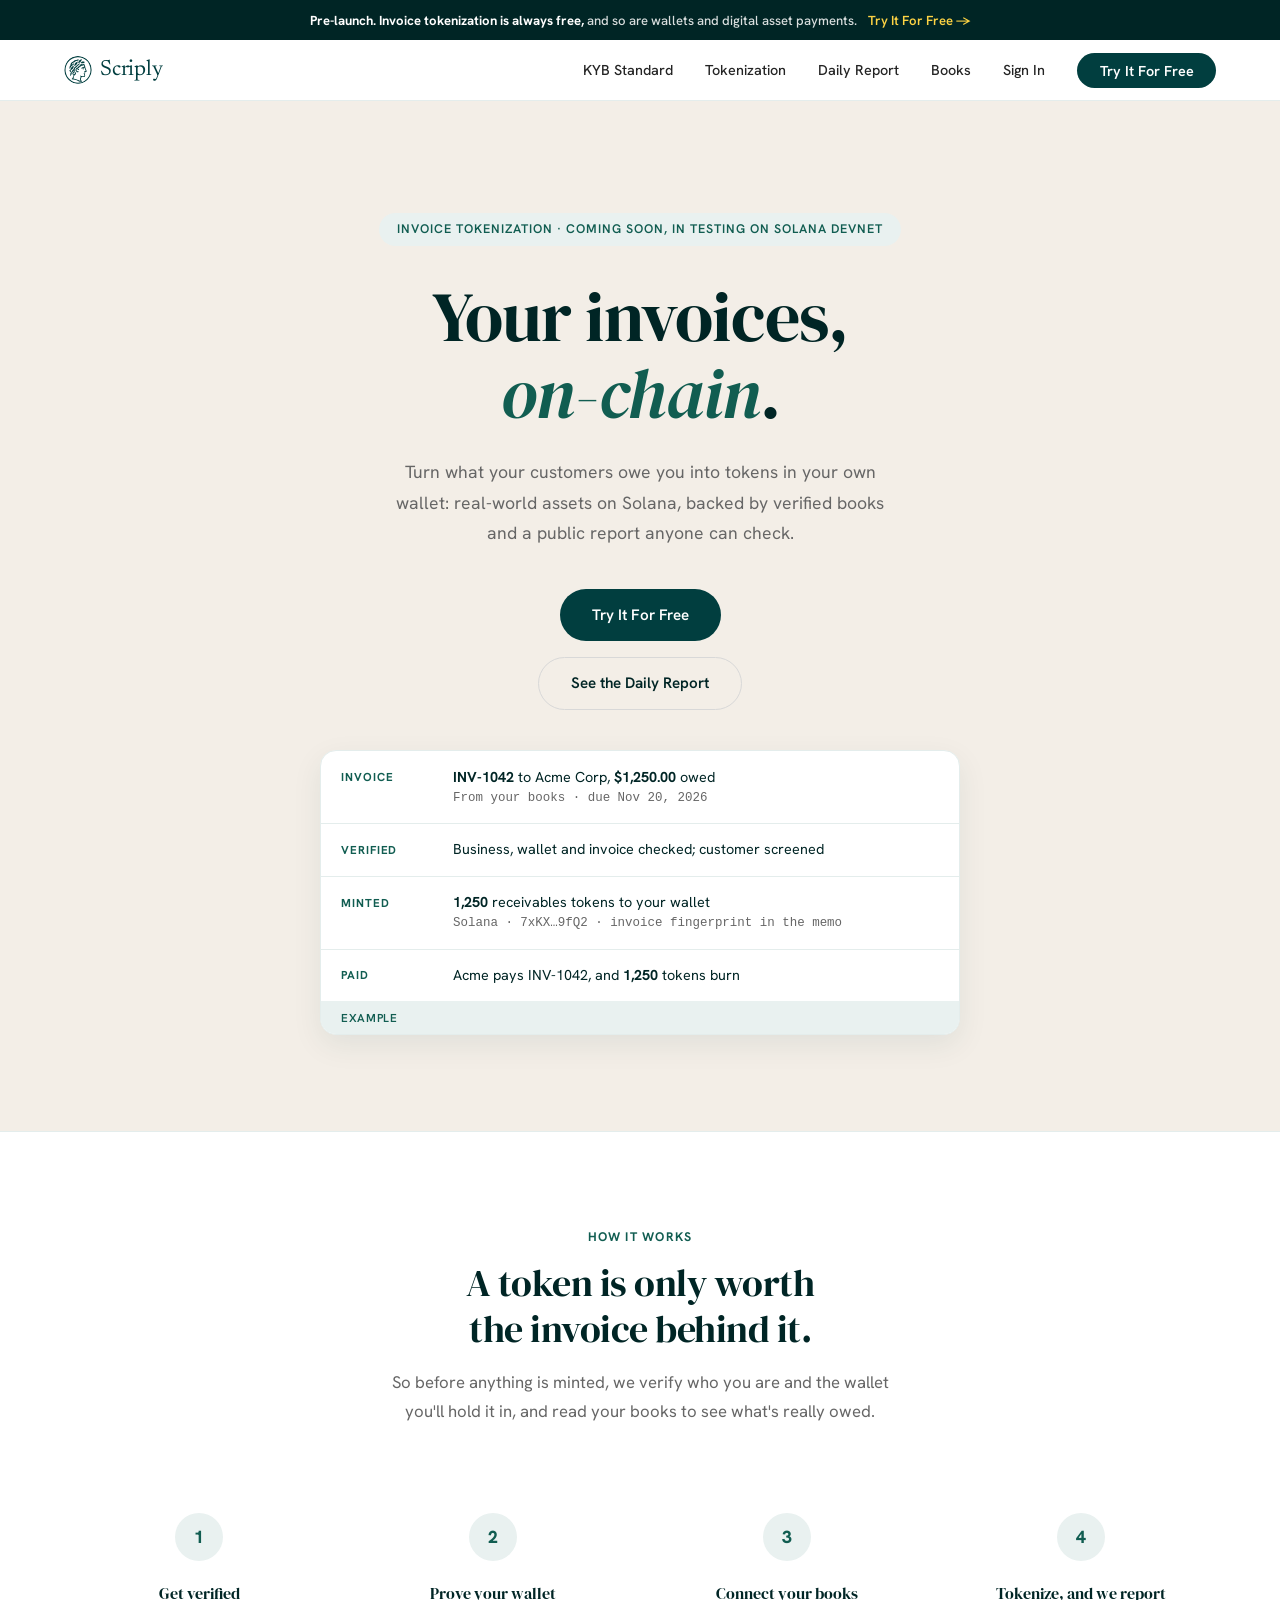
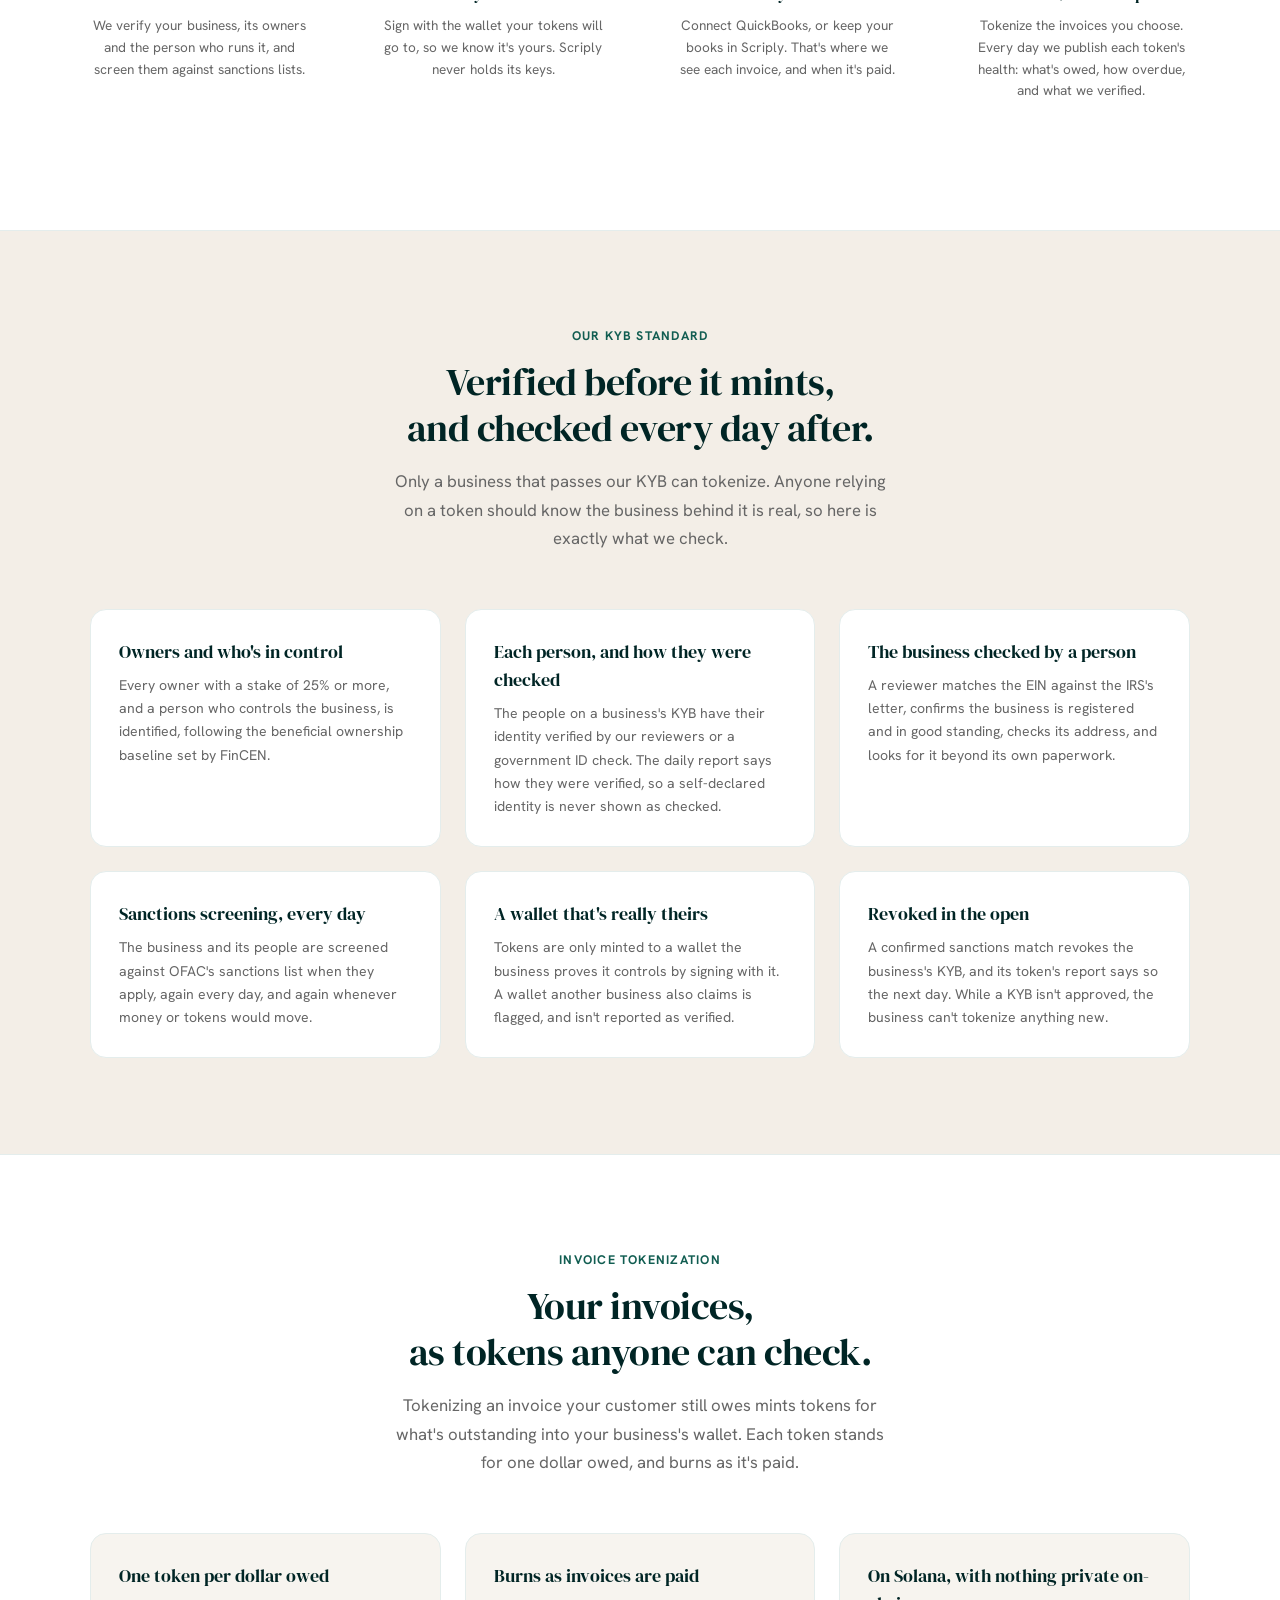
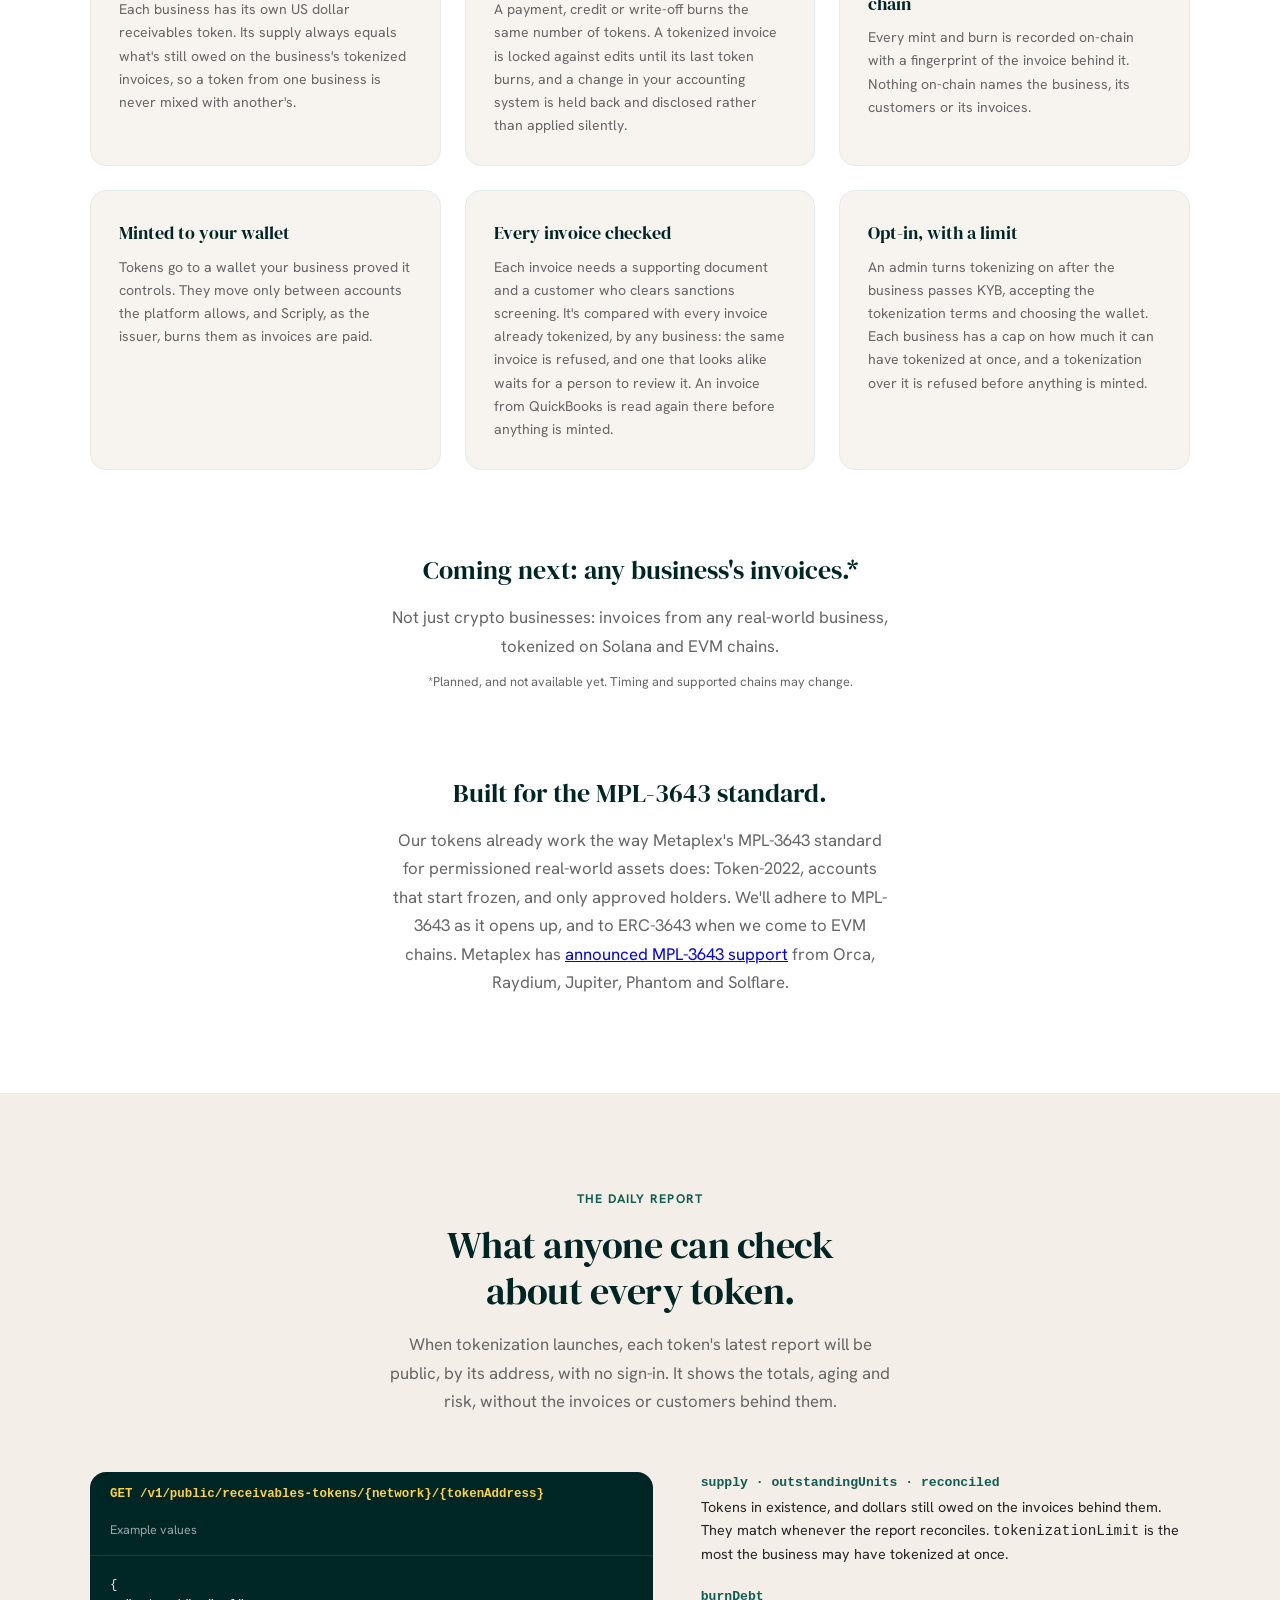
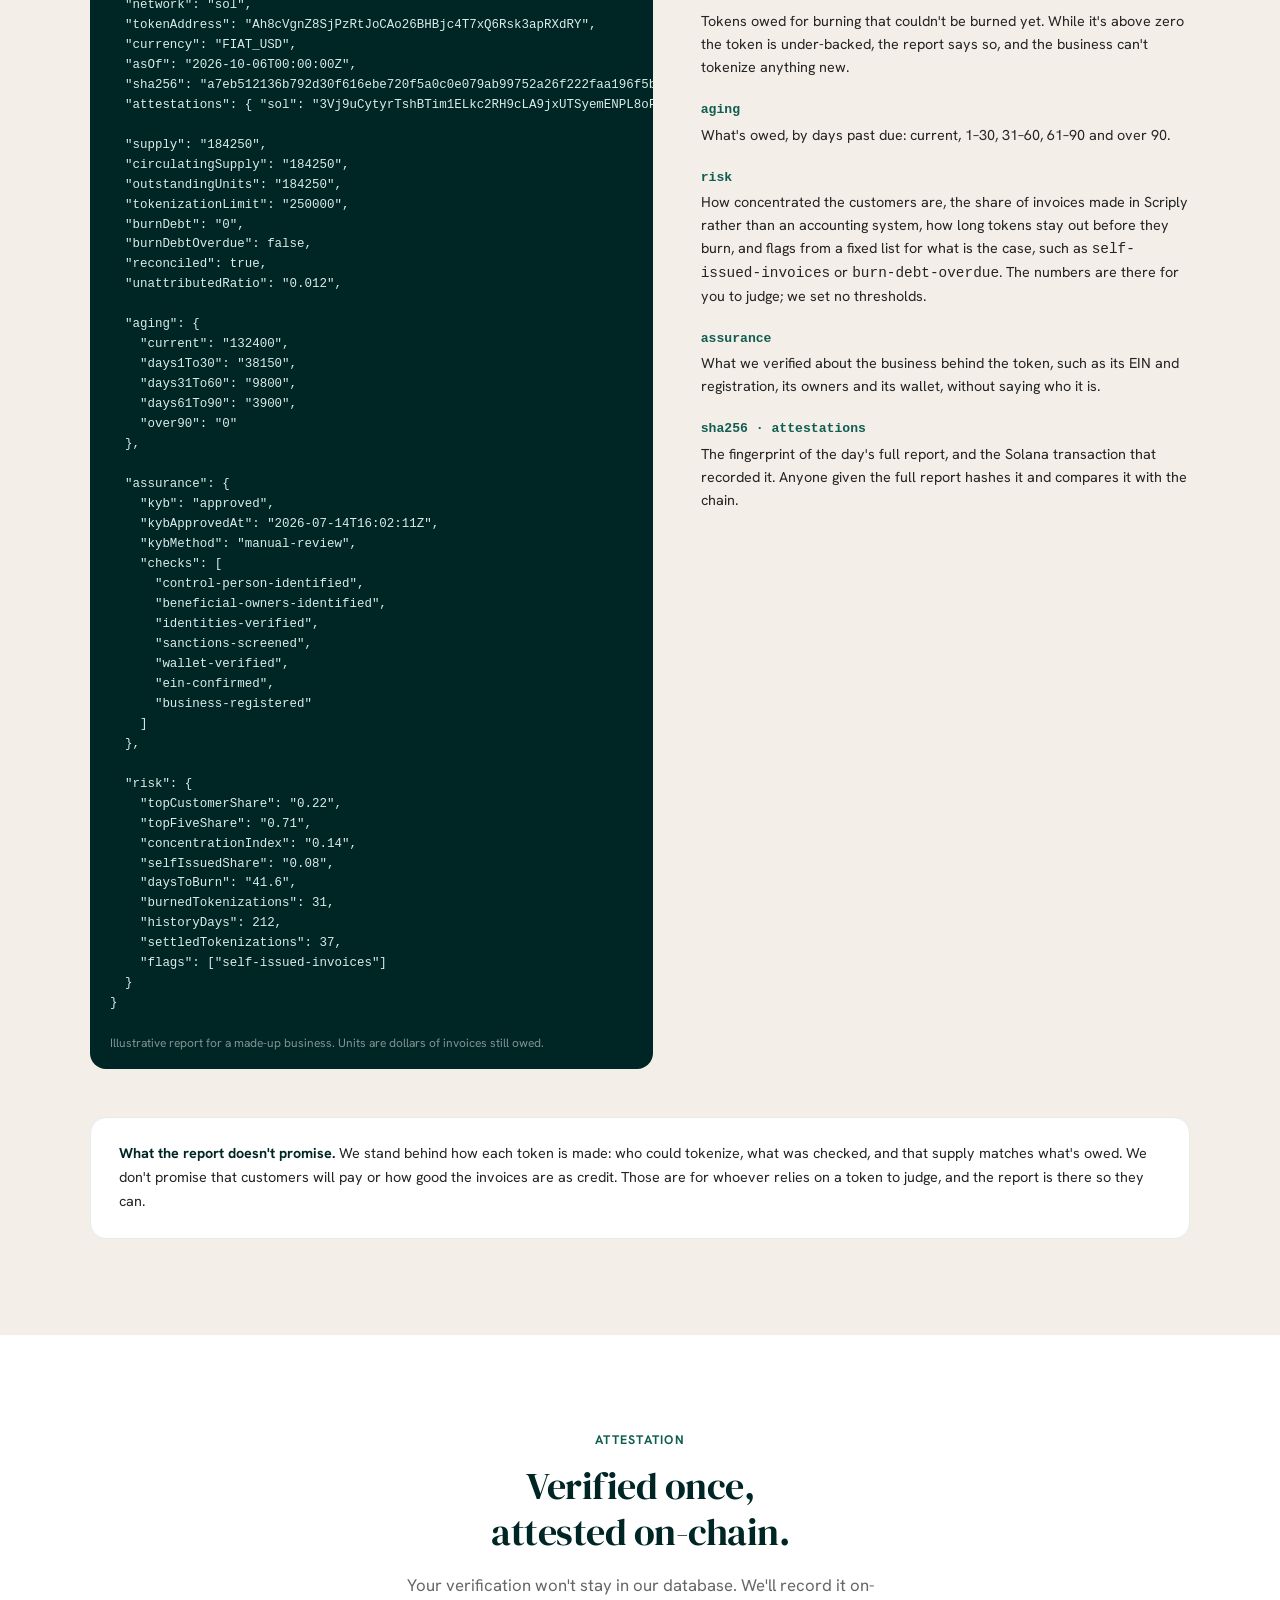
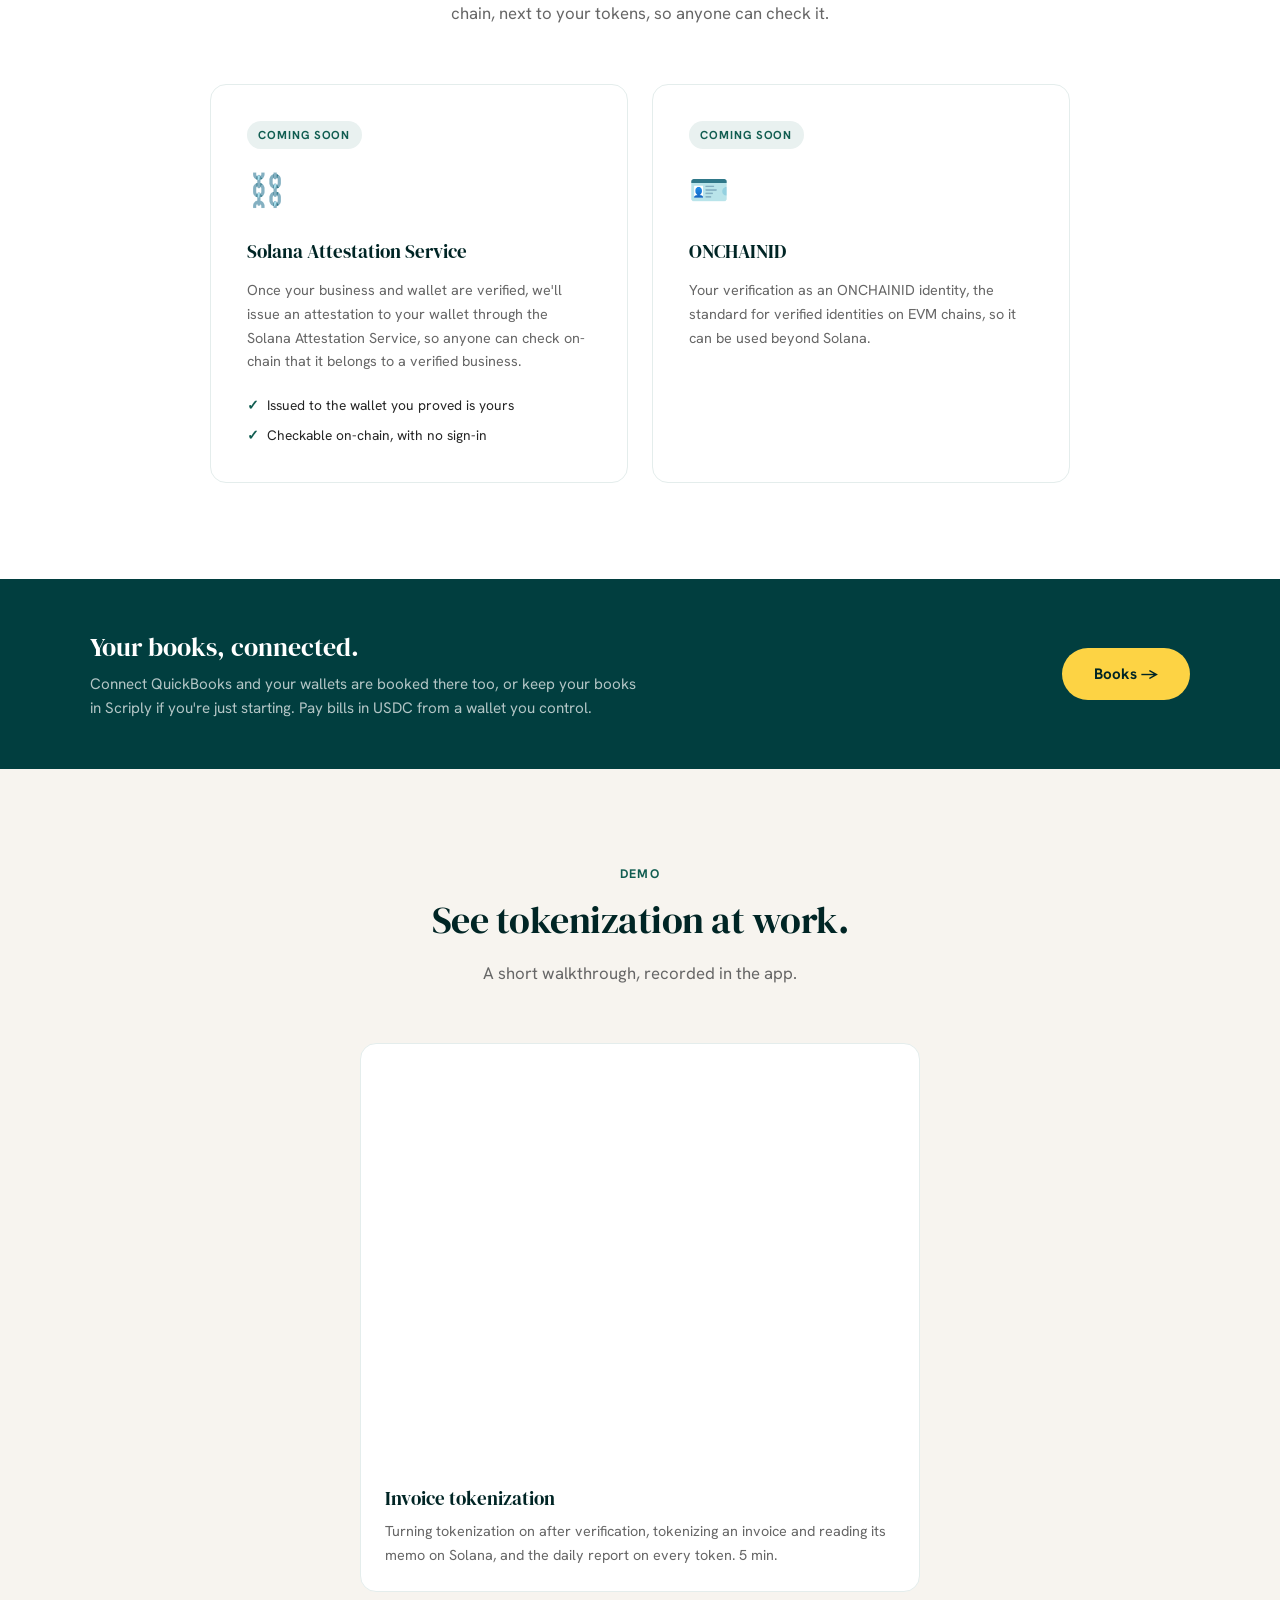
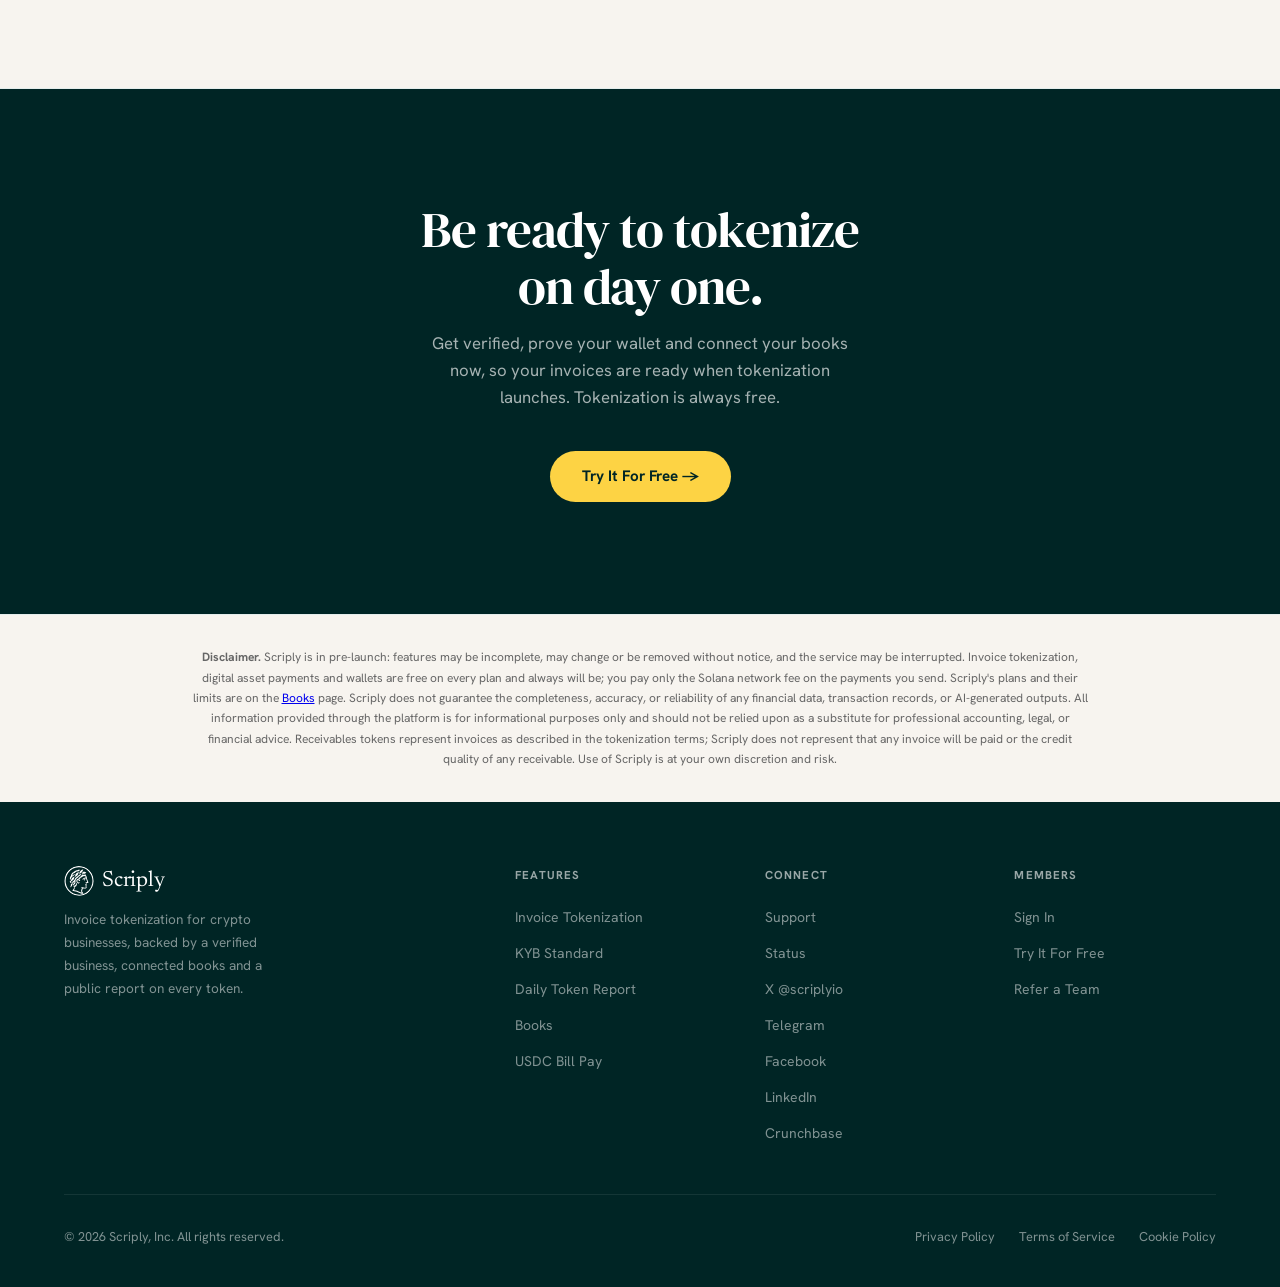
==== commit d97fb0e8: "Tell Google which profiles are ours, and link LinkedIn and Crunchbase Organization schema on the hom" ====
--- a/index.html
+++ b/index.html
@@ -18,6 +18,23 @@
   <link rel="icon" href="favicon.svg" type="image/svg+xml">
   <link rel="apple-touch-icon" href="apple-touch-icon.png">
   <link rel="stylesheet" href="/styles.css">
+  <script type="application/ld+json">
+  {
+    "@context": "https://schema.org",
+    "@type": "Organization",
+    "name": "Scriply",
+    "url": "https://www.scriply.io/",
+    "logo": "https://www.scriply.io/apple-touch-icon.png",
+    "description": "Turn your invoices into tokens on Solana: real-world assets in your own wallet, backed by a verified business, connected books and a public daily report anyone can check.",
+    "sameAs": [
+      "https://x.com/scriplyio",
+      "https://t.me/scriplyio",
+      "https://www.facebook.com/scriplyio",
+      "https://www.linkedin.com/company/scriplylabs",
+      "https://www.crunchbase.com/organization/scriplylabs"
+    ]
+  }
+  </script>
 </head>
 <body>
 
@@ -391,6 +408,8 @@
           <li><a href="https://x.com/scriplyio" rel="me noopener" target="_blank"><span translate="no">X</span> @scriplyio</a></li>
           <li><a href="https://t.me/scriplyio" rel="me noopener" target="_blank"><span translate="no">Telegram</span></a></li>
           <li><a href="https://www.facebook.com/scriplyio" rel="me noopener" target="_blank"><span translate="no">Facebook</span></a></li>
+          <li><a href="https://www.linkedin.com/company/scriplylabs" rel="me noopener" target="_blank"><span translate="no">LinkedIn</span></a></li>
+          <li><a href="https://www.crunchbase.com/organization/scriplylabs" rel="me noopener" target="_blank"><span translate="no">Crunchbase</span></a></li>
         </ul>
       </div>
       <div class="footer-col">
--- a/styles.css
+++ b/styles.css
@@ -793,6 +793,8 @@
 }
 .band-cream .token-fact { background: var(--white); }
 .solution-card .prop-link { display: inline-block; margin-top: 1.25rem; }
+/* The note an asterisk in the copy points to */
+.footnote { text-align: center; font-size: 0.8rem; color: var(--muted); margin-top: 0.75rem; }
 
 /* ── THE TWO PAGES ── */
 /* Under the home hero: the way across for a business whose books are elsewhere */
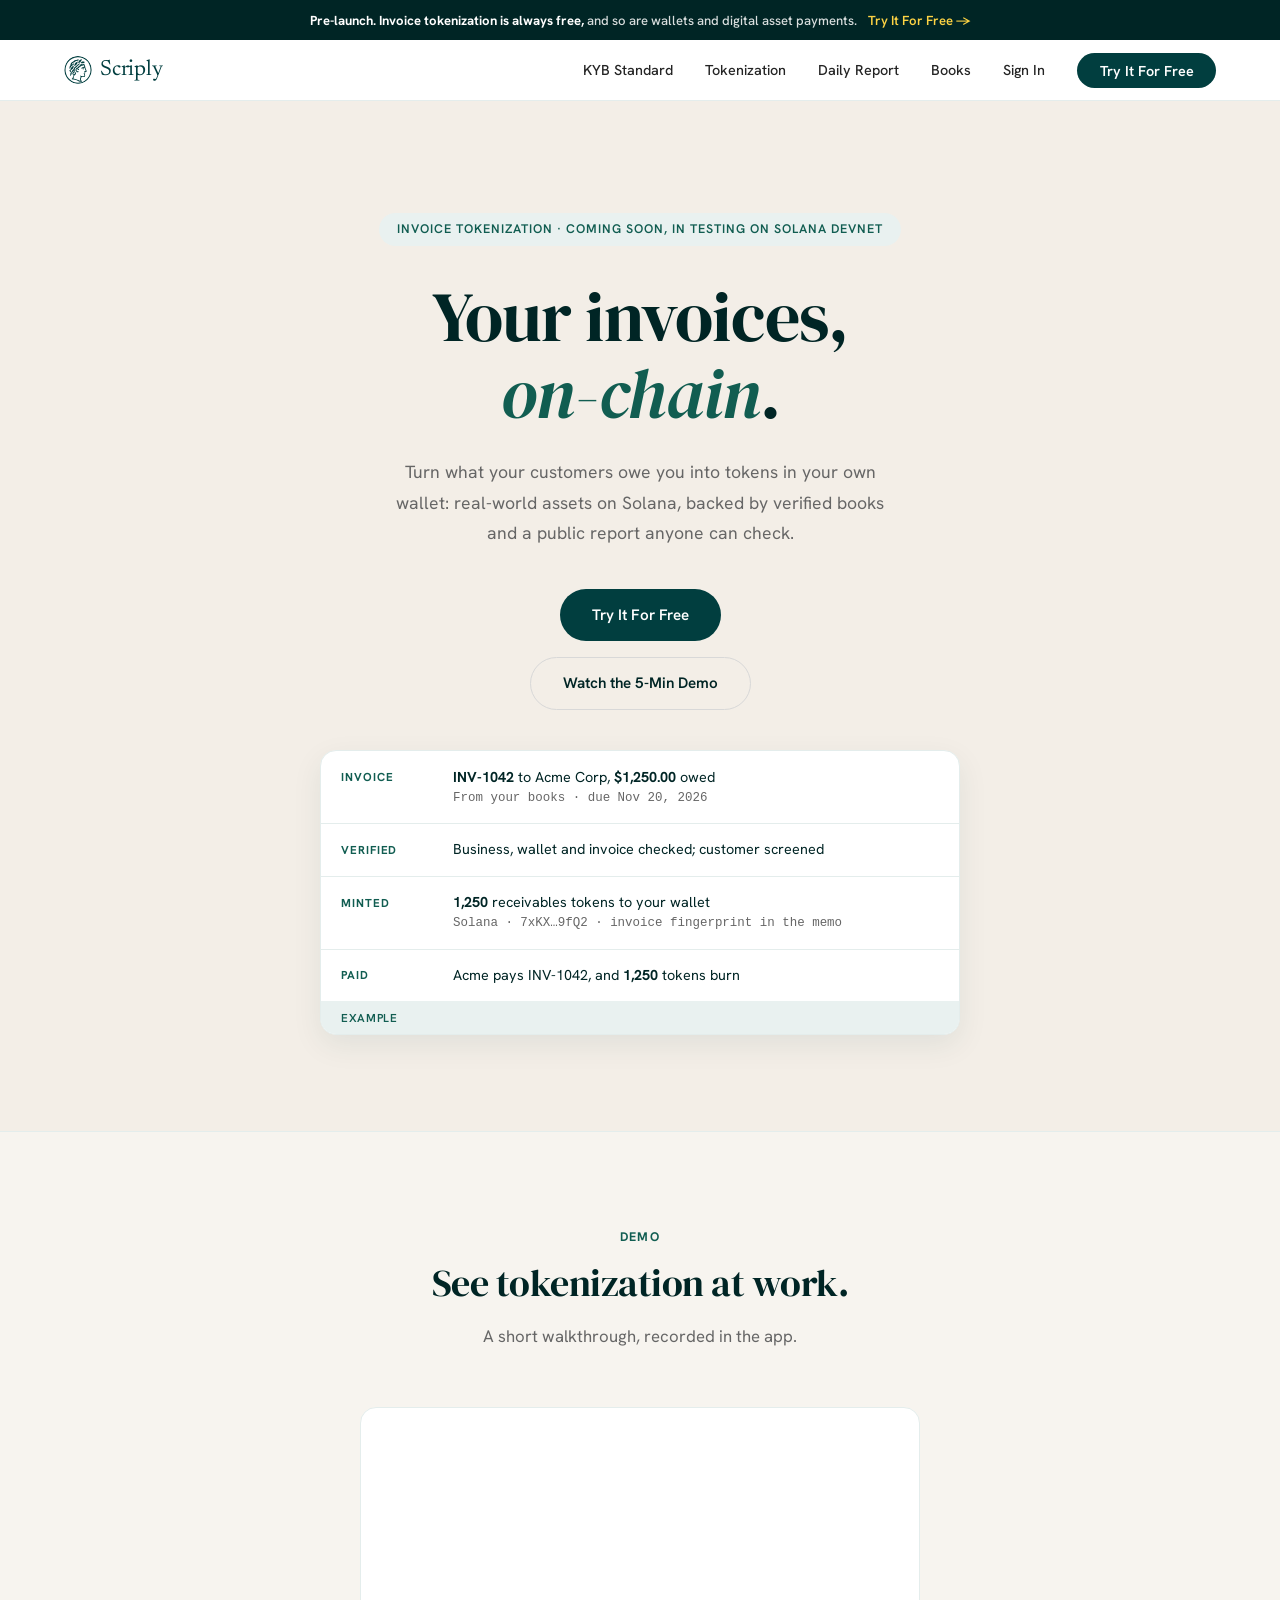
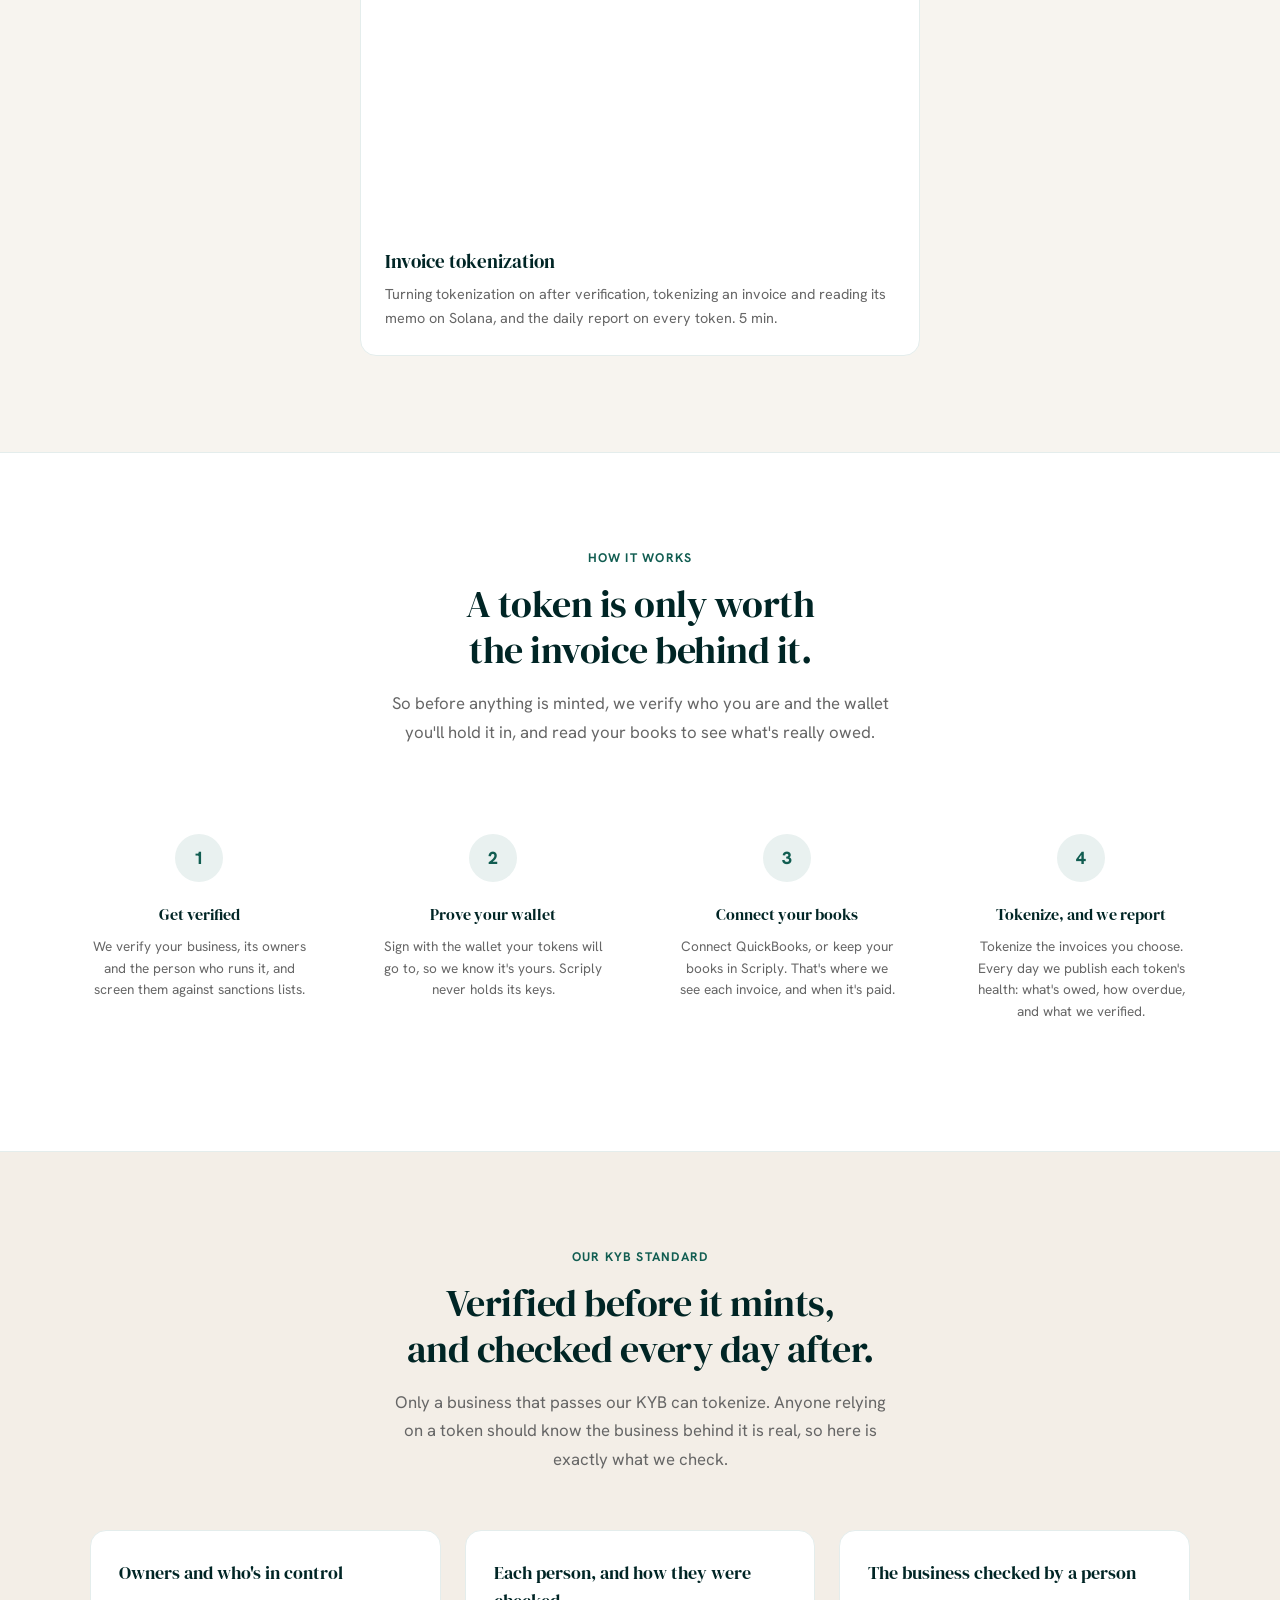
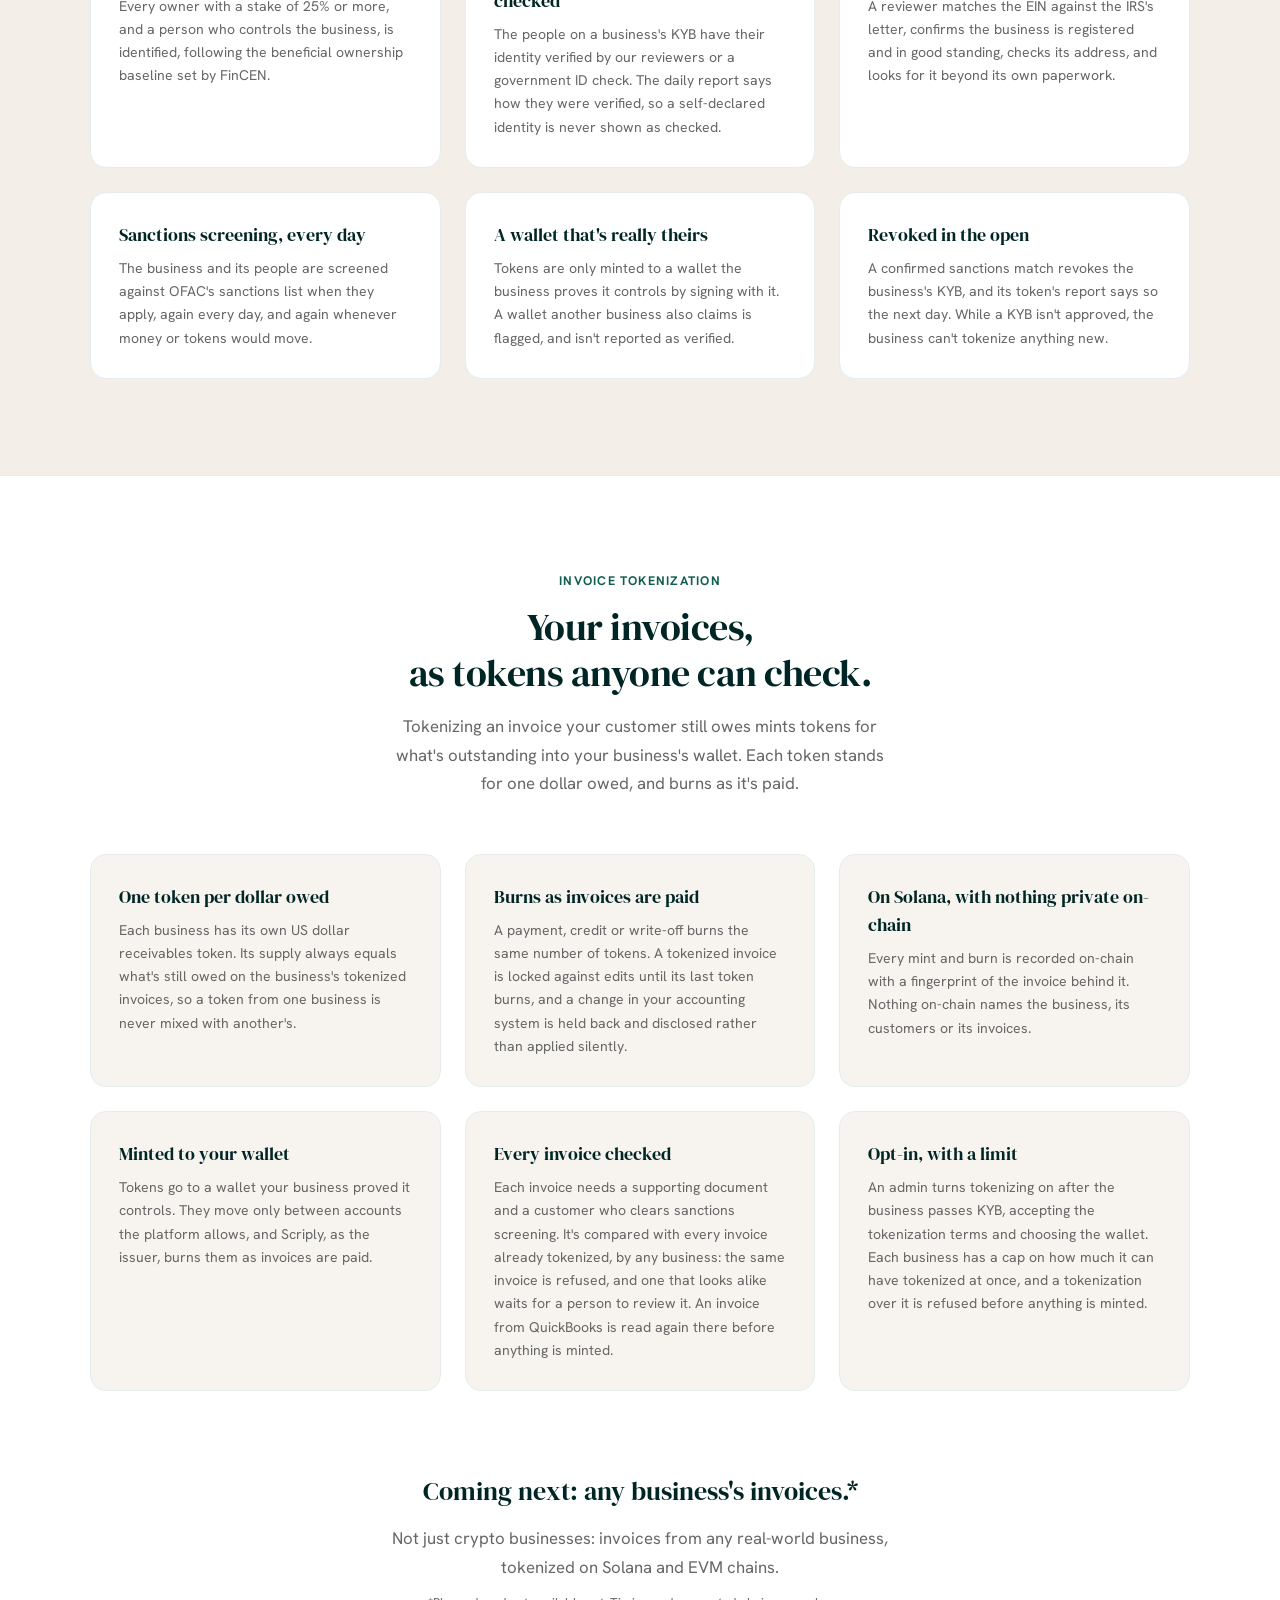
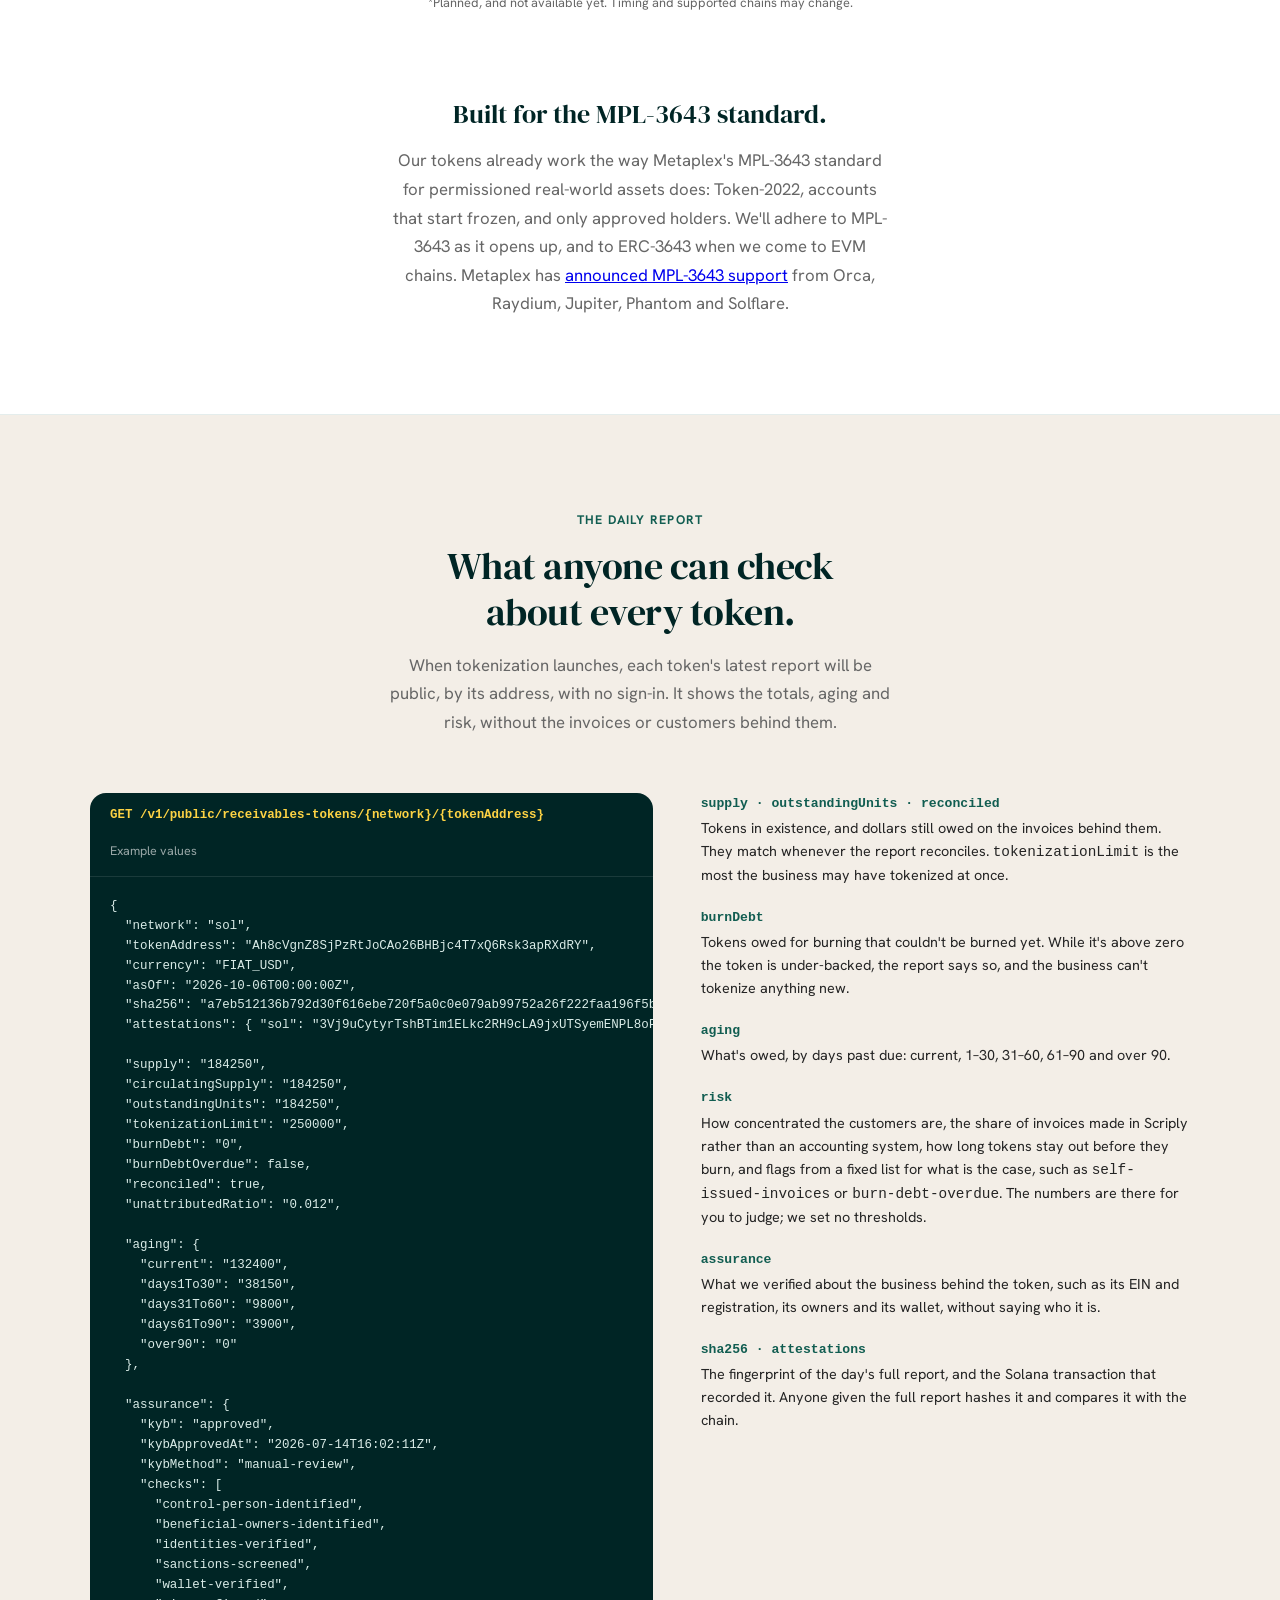
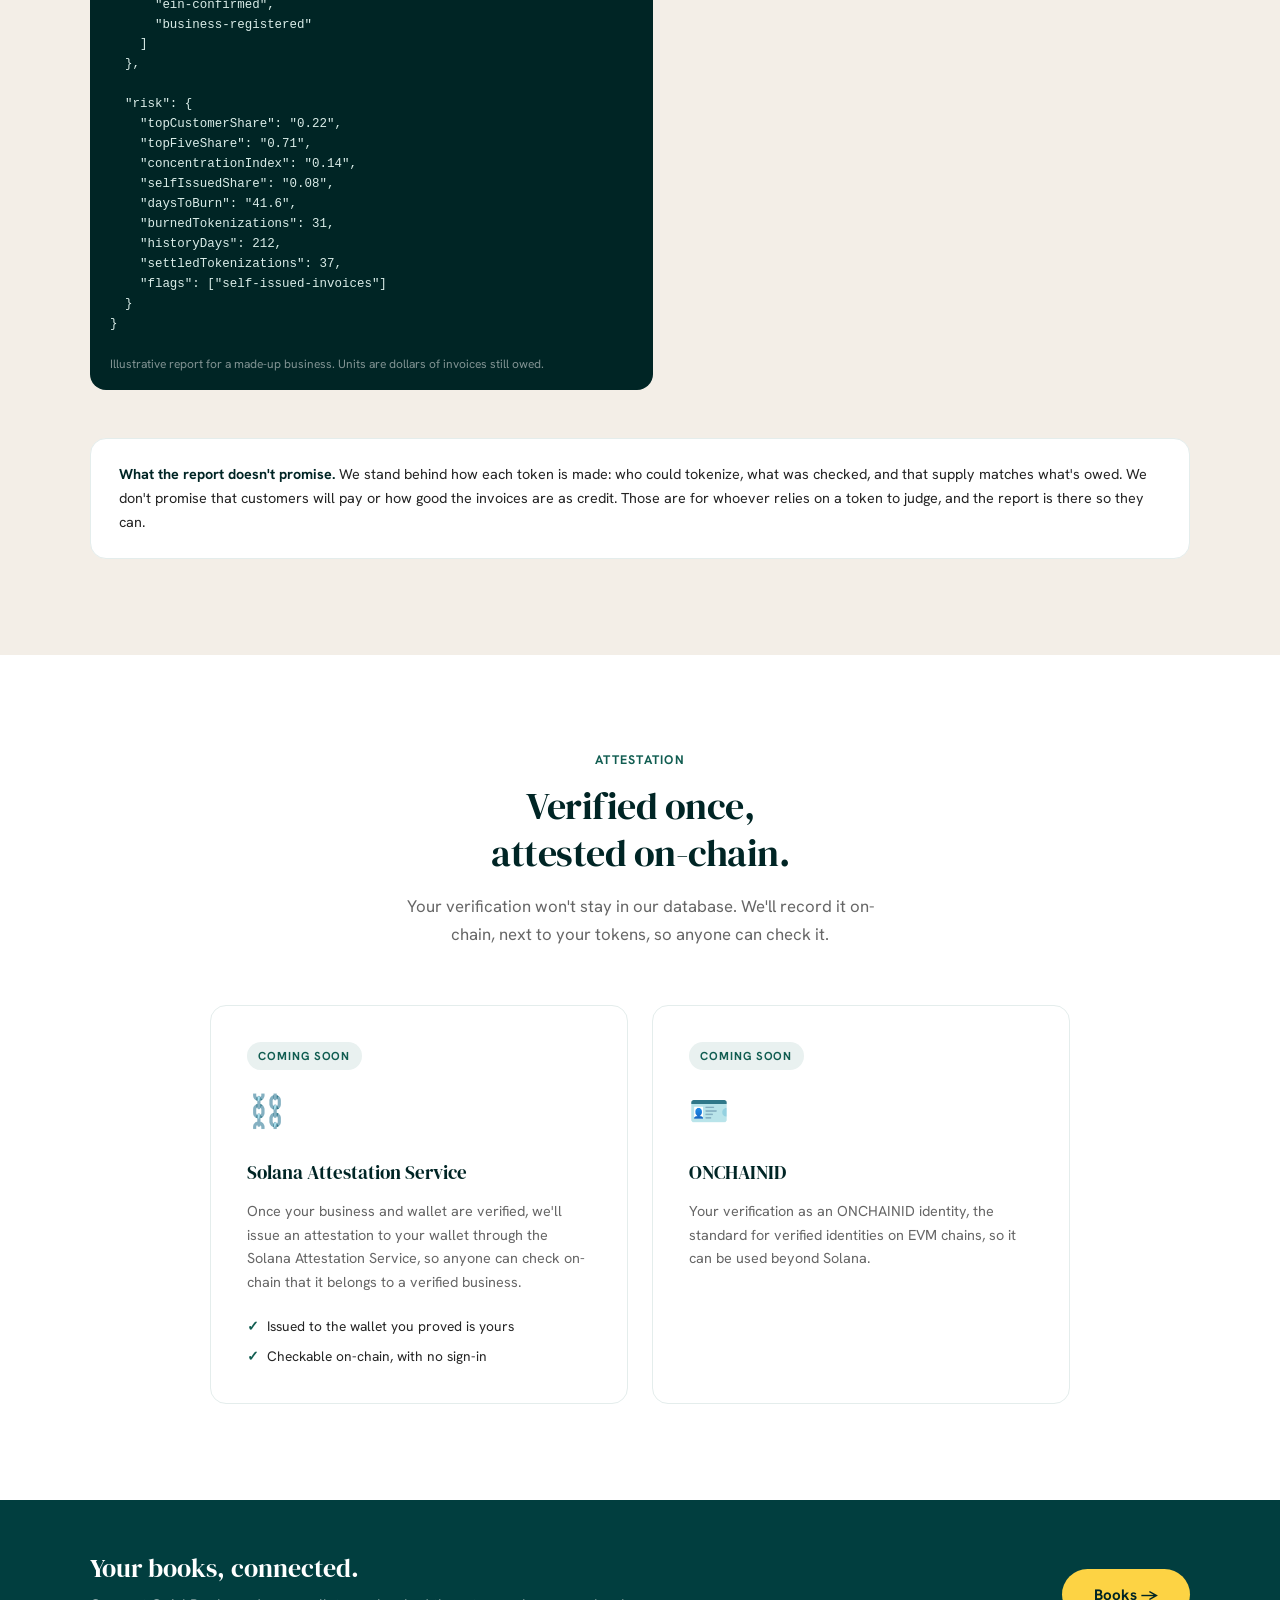
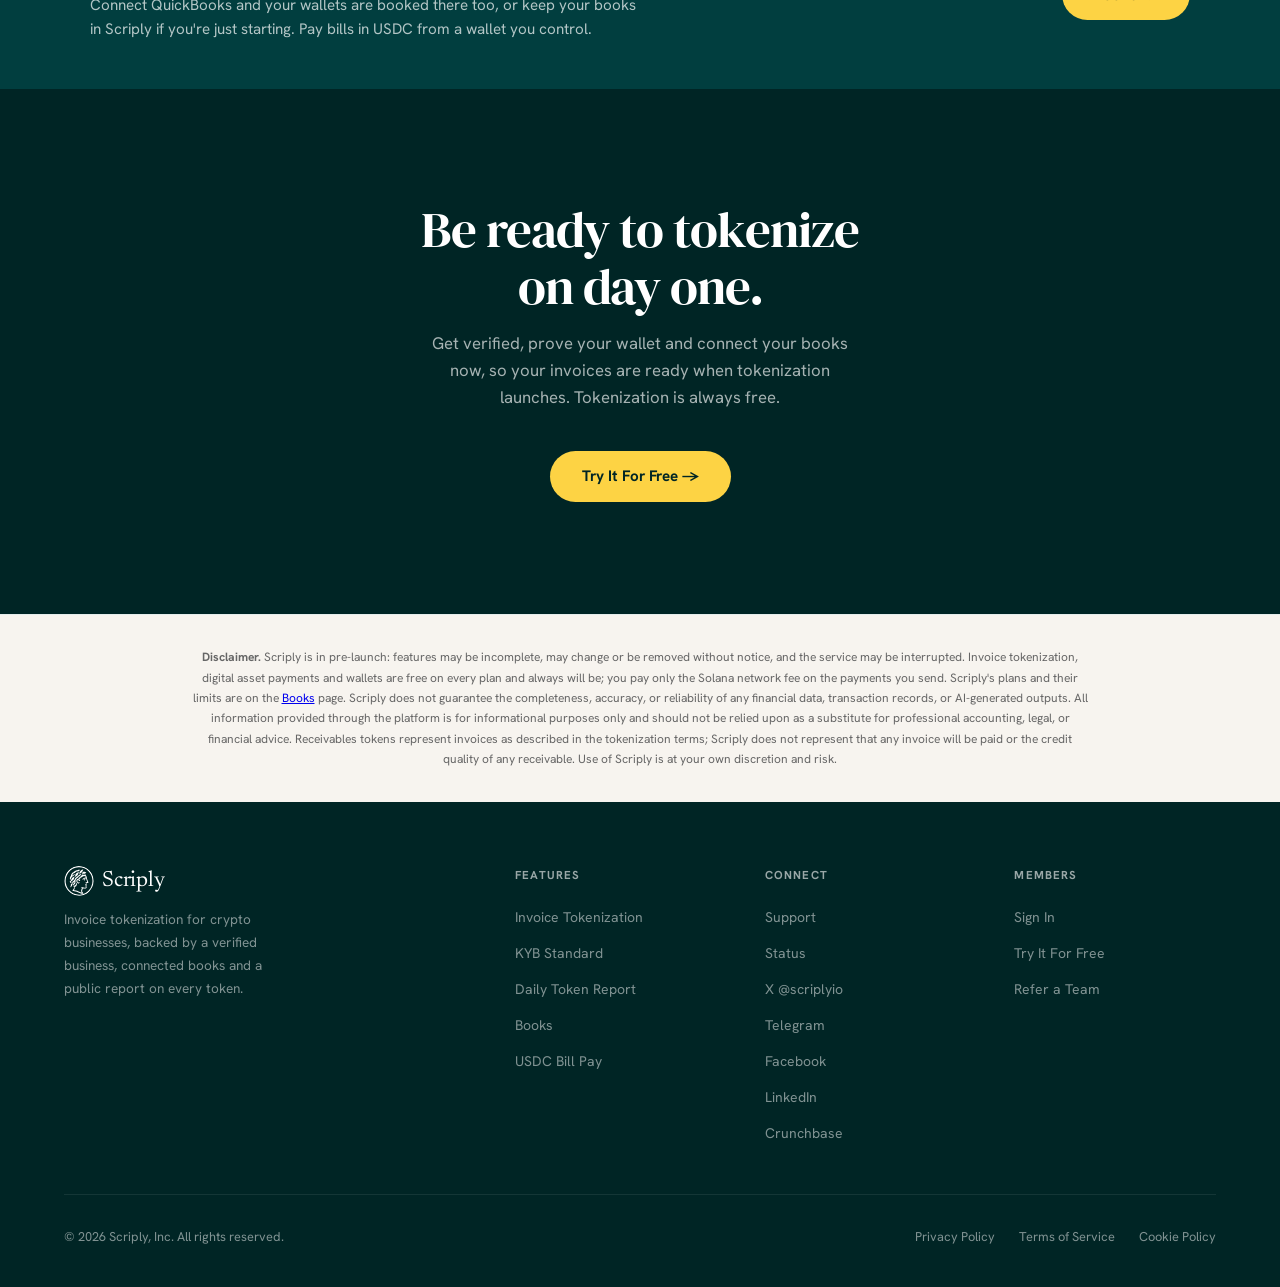
==== commit 9d02260e: "Show the demo right after the hero, with a button to it Visitors read about 1,400 words before reach" ====
--- a/index.html
+++ b/index.html
@@ -79,7 +79,7 @@
     <div class="hero-actions">
       <a href="https://app.scriply.io" class="btn-primary">Try It For Free</a>
       <div class="hero-actions-secondary">
-        <a href="#report" class="btn-secondary">See the Daily Report</a>
+        <a href="#demos" class="btn-secondary">Watch the 5-Min Demo</a>
       </div>
     </div>
     <div class="ledger" role="figure" aria-label="Example: an invoice verified, tokenized, and its tokens burned as it is paid">
@@ -100,6 +100,24 @@
         <div>Acme pays INV-1042, and <strong>1,250</strong> tokens burn</div>
       </div>
       <span class="ledger-example">Example</span>
+    </div>
+  </section>
+
+  <!-- DEMOS -->
+  <section class="demos" id="demos">
+    <div class="section-header">
+      <span class="section-eyebrow">Demo</span>
+      <h2 class="section-title">See tokenization at work.</h2>
+      <p class="section-sub">A short walkthrough, recorded in the app.</p>
+    </div>
+    <div class="demos-grid">
+      <figure class="demo-card">
+        <iframe src="https://www.loom.com/embed/6c1cb89d6f544f93a5ef069754896e89" title="Invoice tokenization demo" loading="lazy" allowfullscreen></iframe>
+        <figcaption>
+          <h3>Invoice tokenization</h3>
+          <p>Turning tokenization on after verification, tokenizing an invoice and reading its memo on <span translate="no">Solana</span>, and the daily report on every token. 5 min.</p>
+        </figcaption>
+      </figure>
     </div>
   </section>
 
@@ -345,24 +363,6 @@
         <p>Connect <span translate="no">QuickBooks</span> and your wallets are booked there too, or keep your books in <span translate="no">Scriply</span> if you're just starting. Pay bills in <span translate="no">USDC</span> from a wallet you control.</p>
       </div>
       <a href="/books" class="btn-white">Books →</a>
-    </div>
-  </section>
-
-  <!-- DEMOS -->
-  <section class="demos" id="demos">
-    <div class="section-header">
-      <span class="section-eyebrow">Demo</span>
-      <h2 class="section-title">See tokenization at work.</h2>
-      <p class="section-sub">A short walkthrough, recorded in the app.</p>
-    </div>
-    <div class="demos-grid">
-      <figure class="demo-card">
-        <iframe src="https://www.loom.com/embed/6c1cb89d6f544f93a5ef069754896e89" title="Invoice tokenization demo" loading="lazy" allowfullscreen></iframe>
-        <figcaption>
-          <h3>Invoice tokenization</h3>
-          <p>Turning tokenization on after verification, tokenizing an invoice and reading its memo on <span translate="no">Solana</span>, and the daily report on every token. 5 min.</p>
-        </figcaption>
-      </figure>
     </div>
   </section>
 
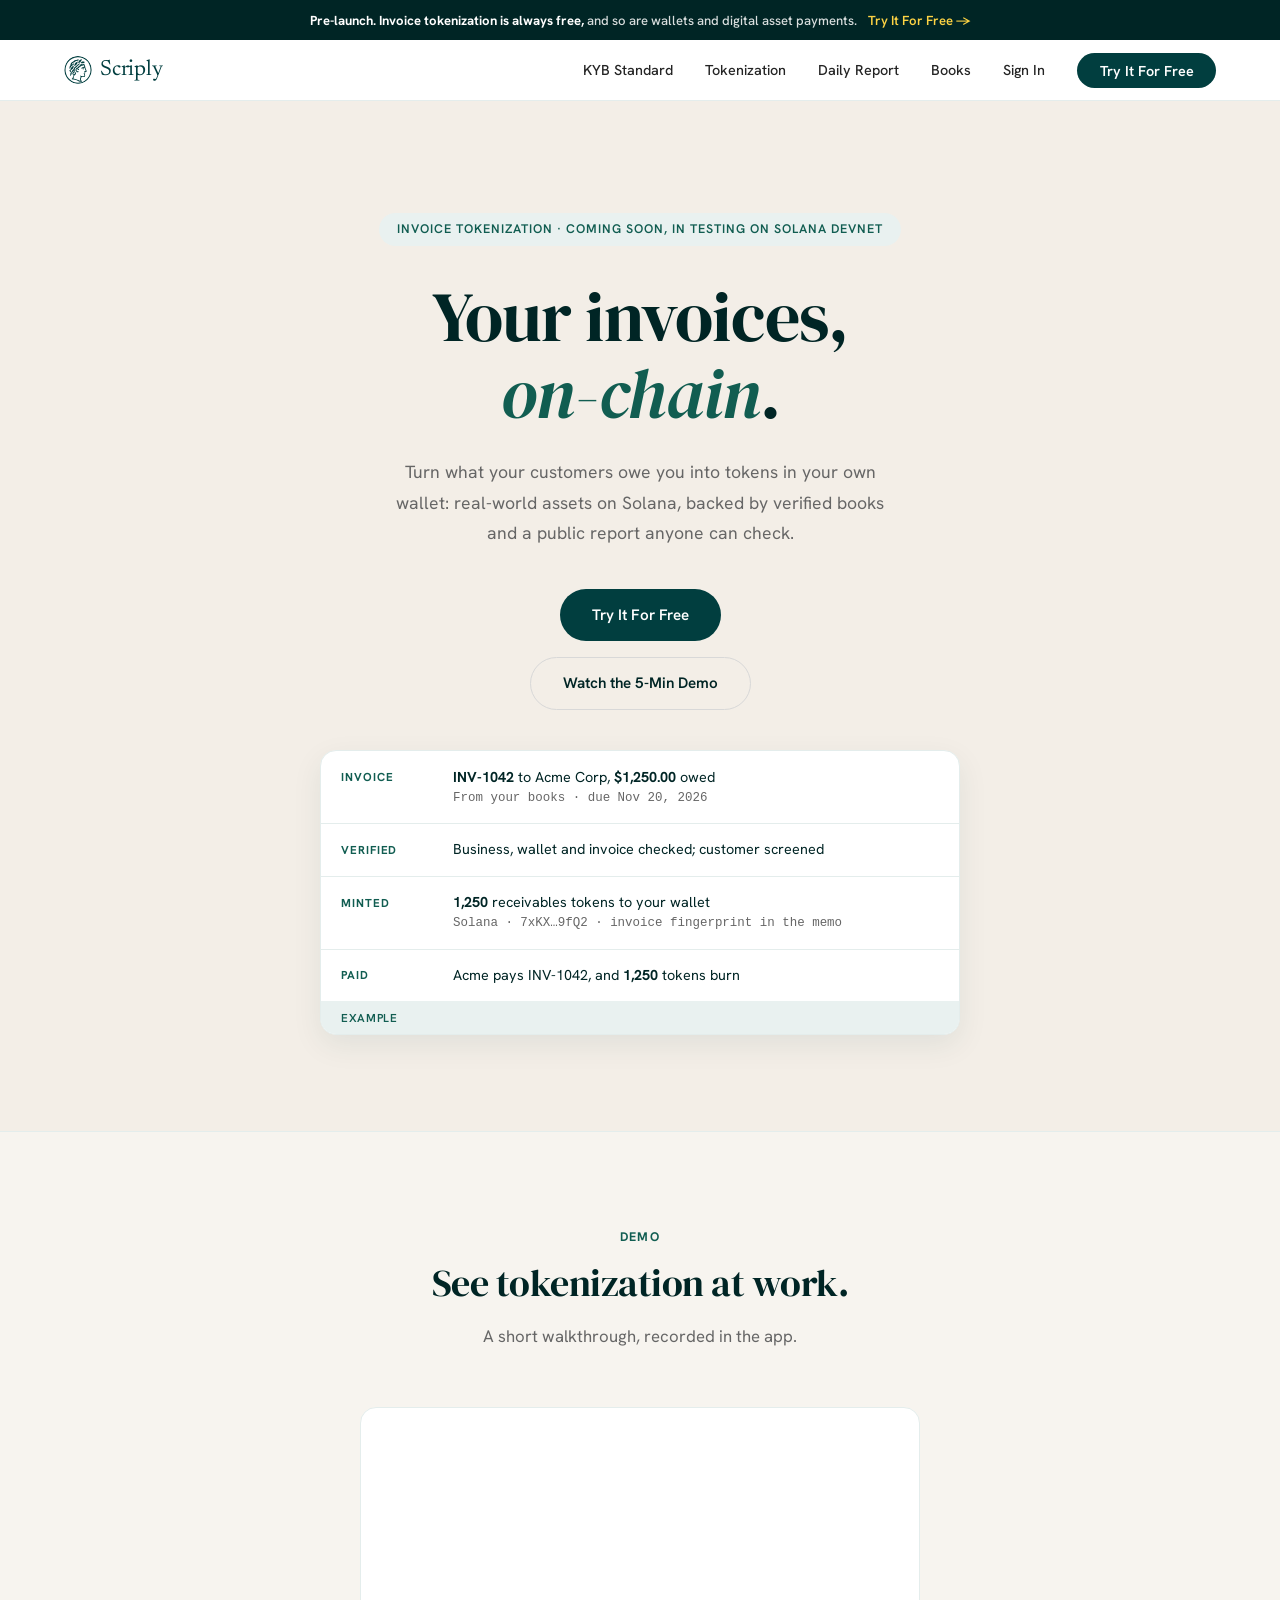
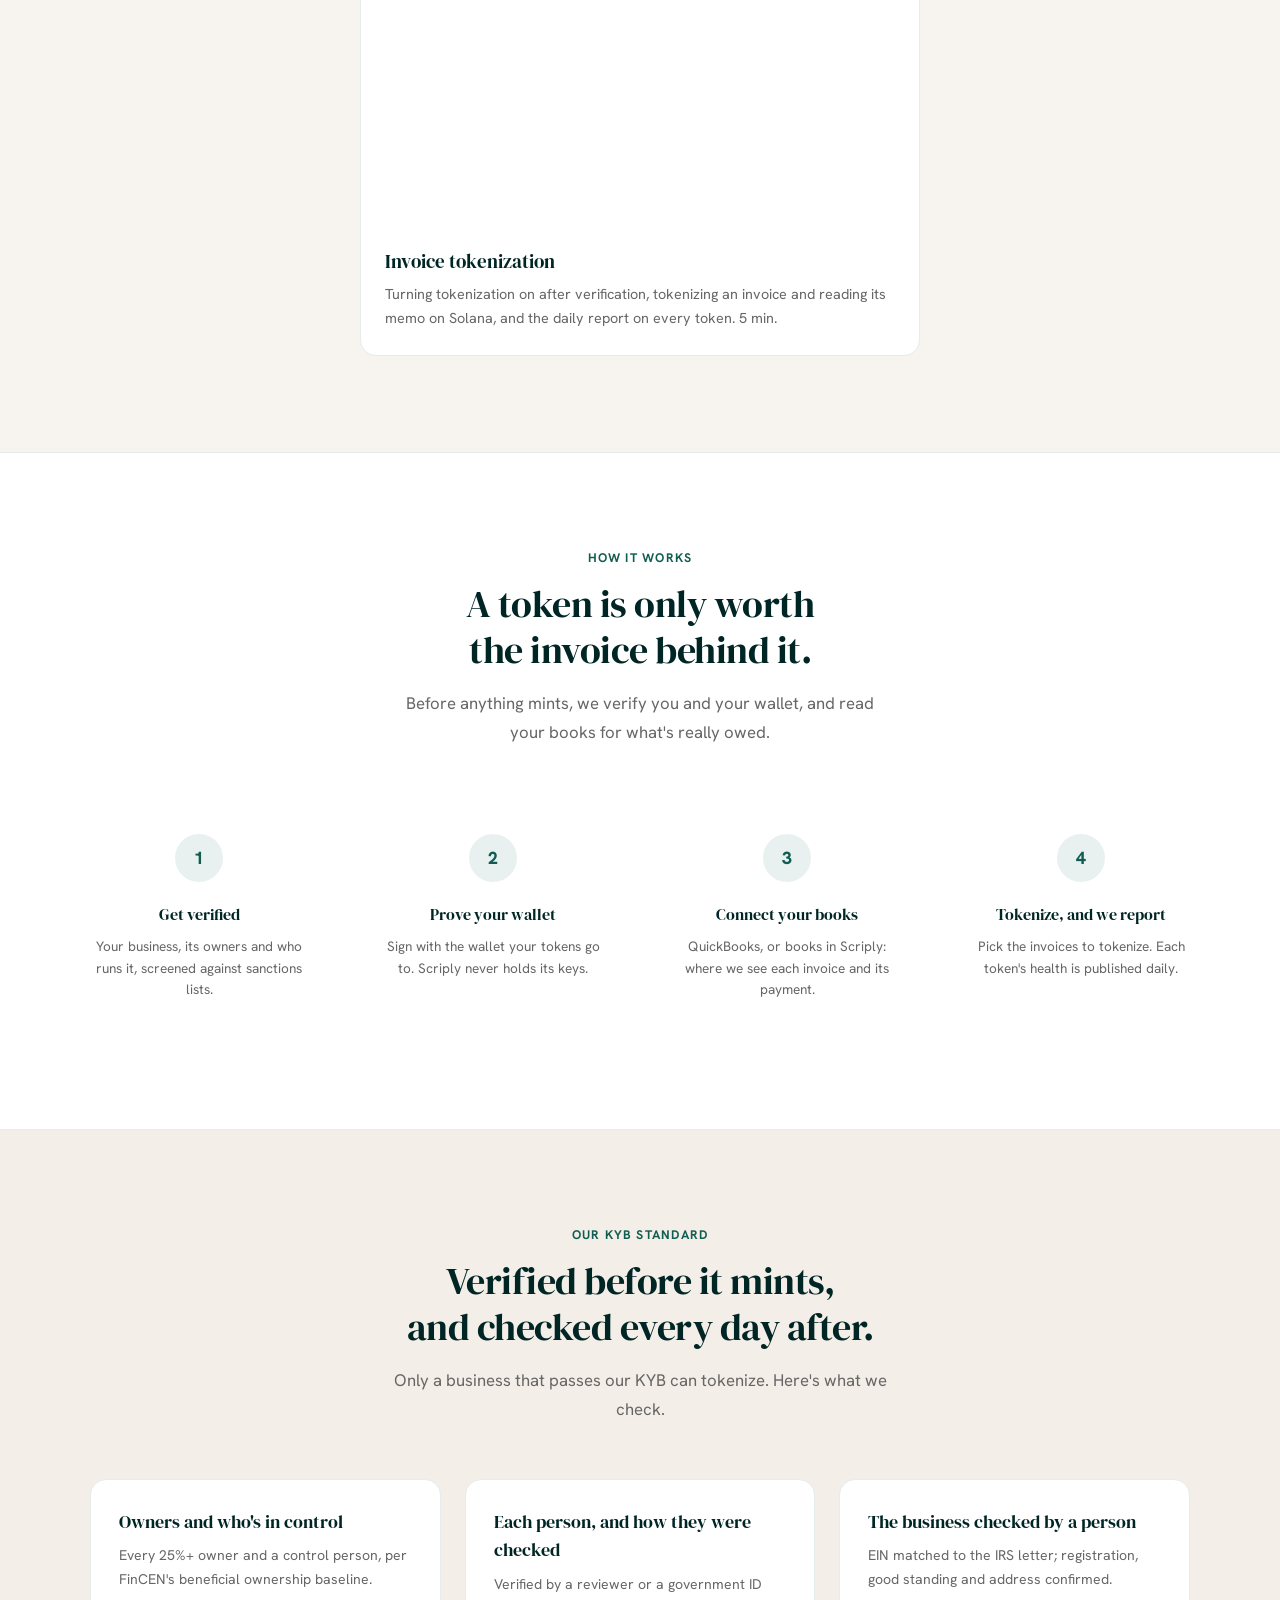
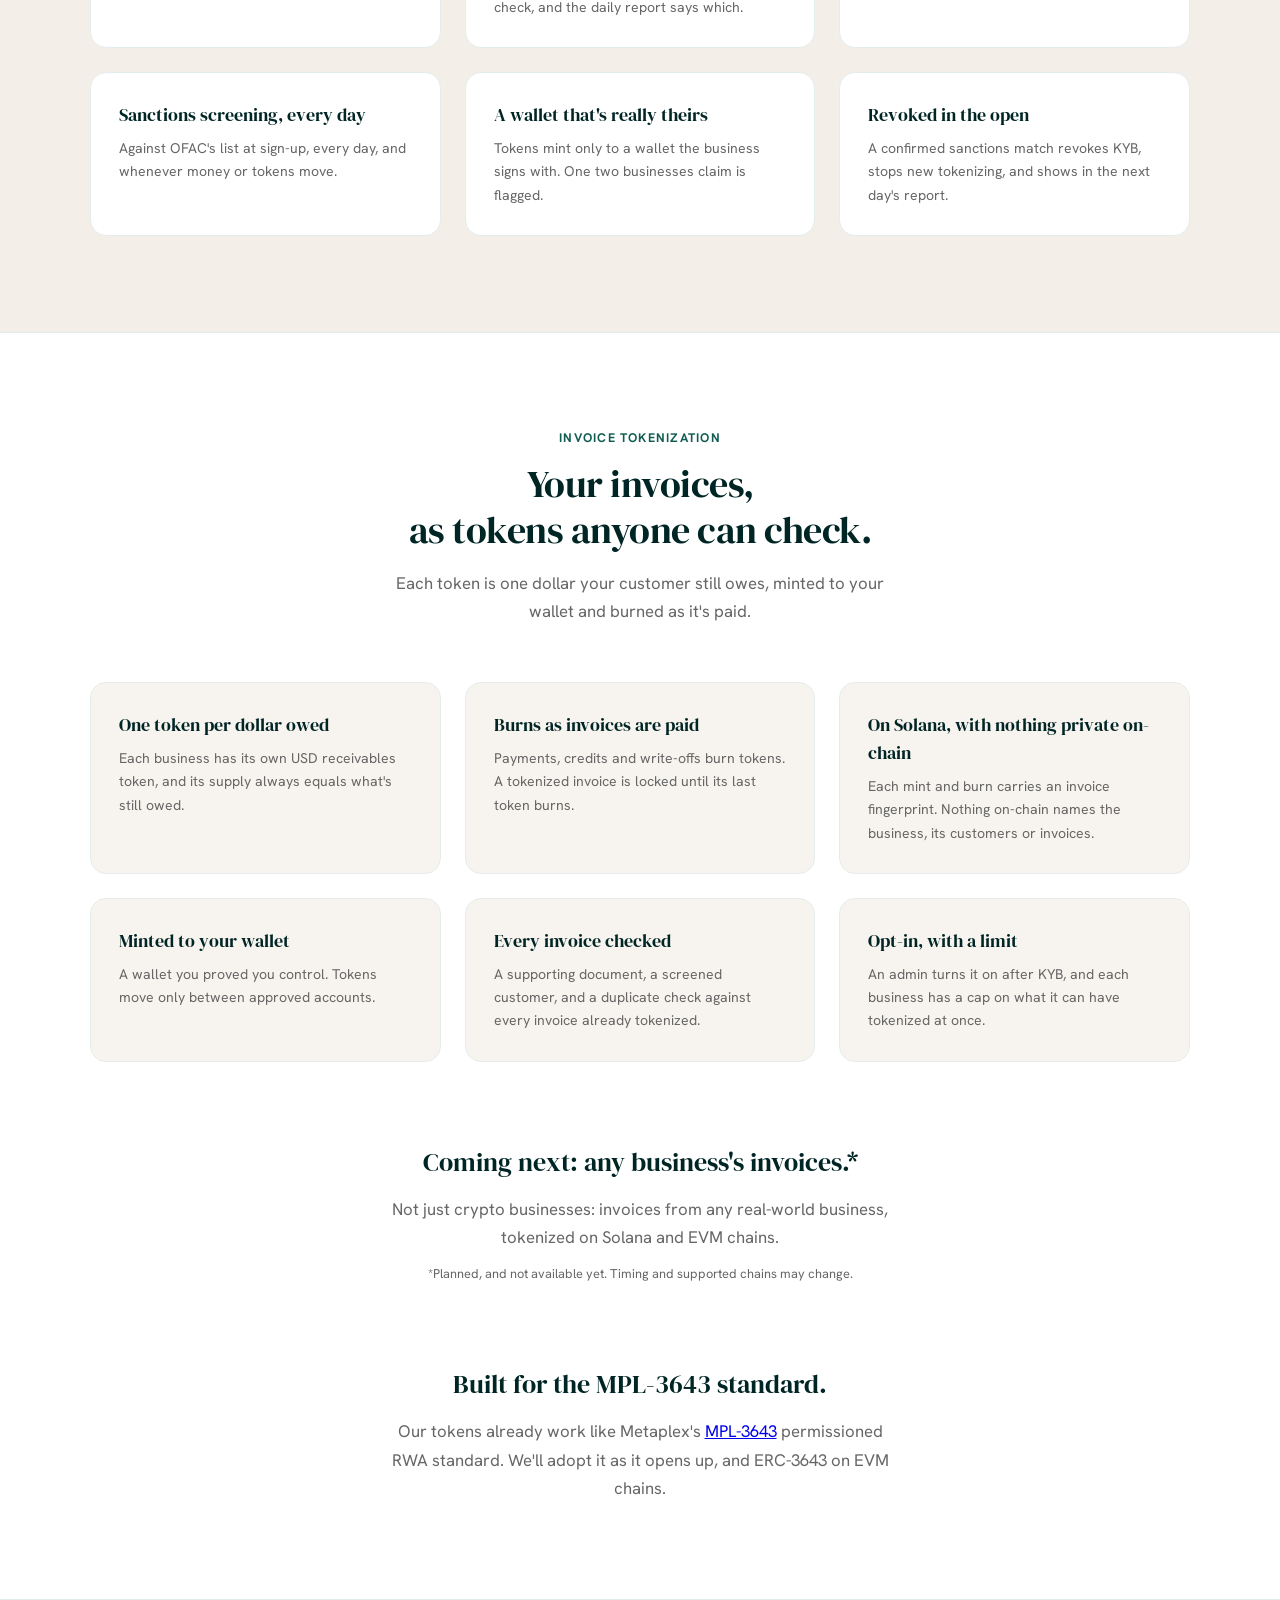
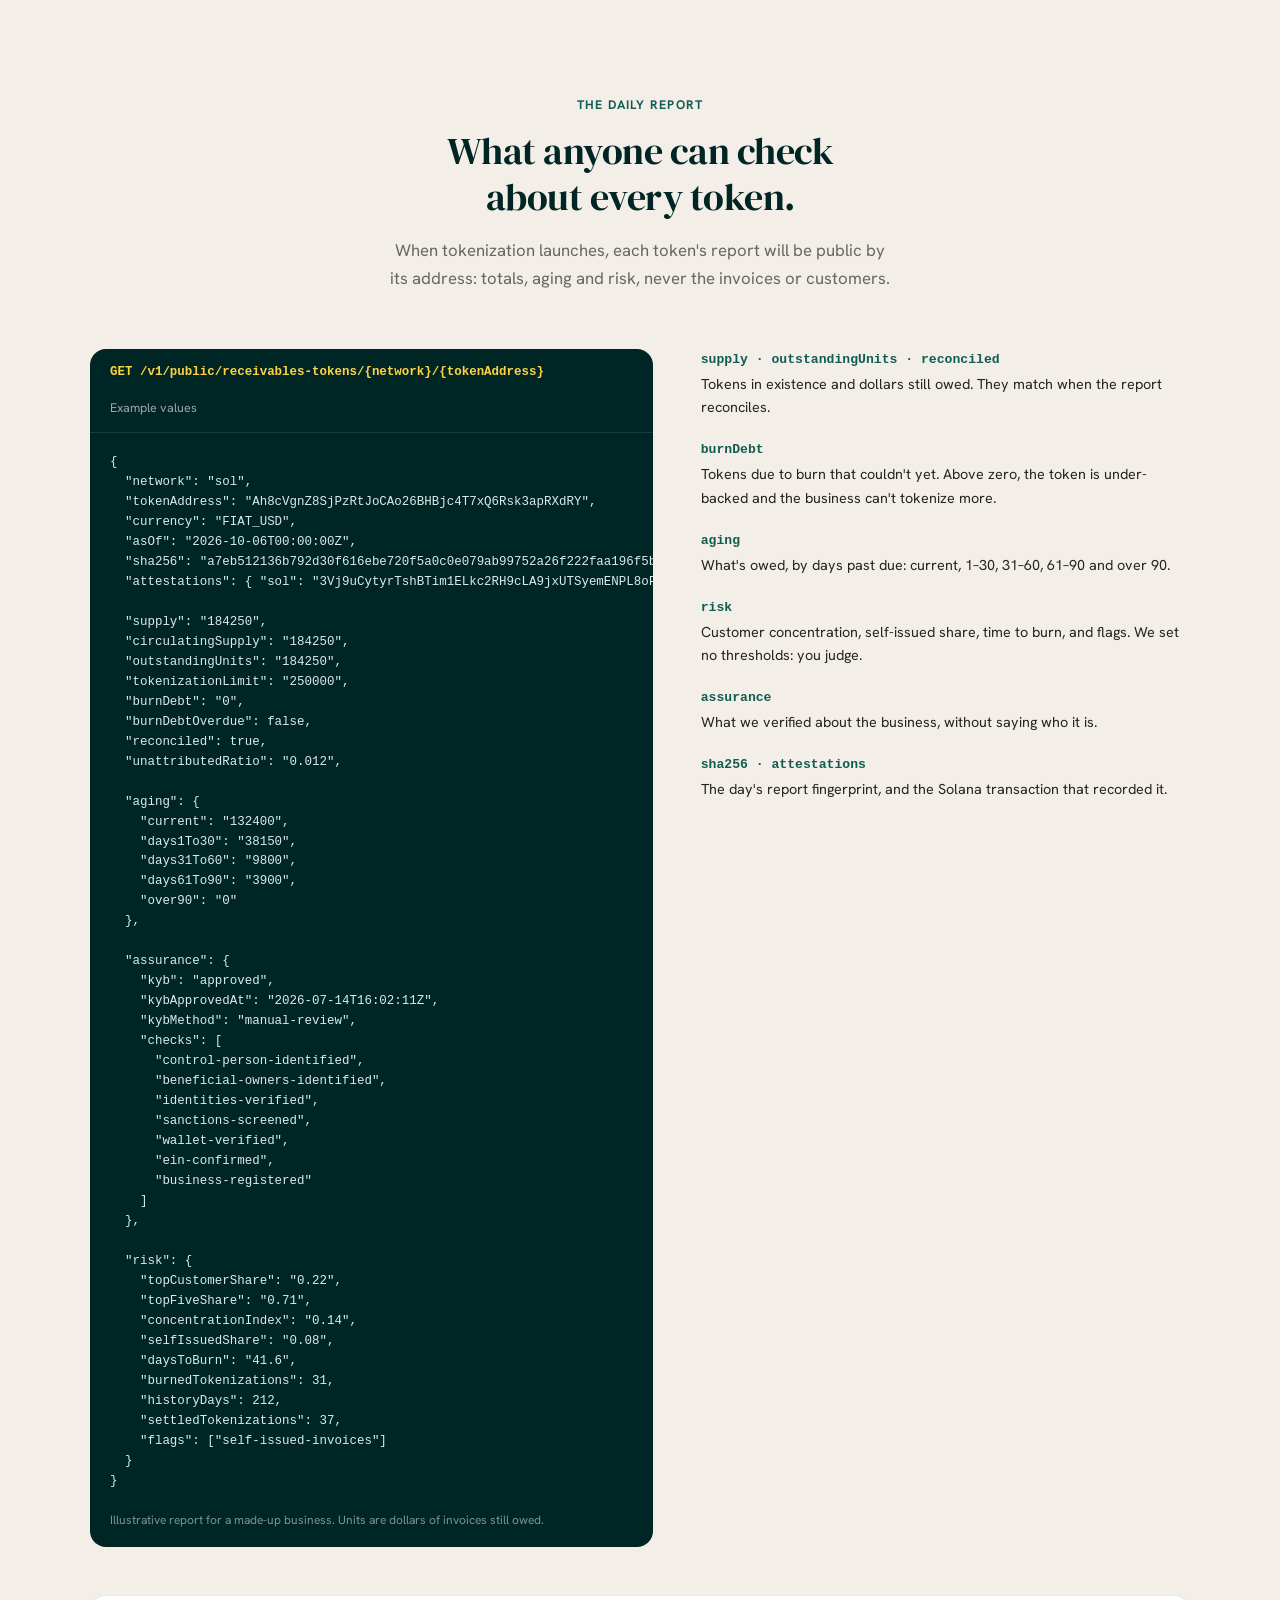
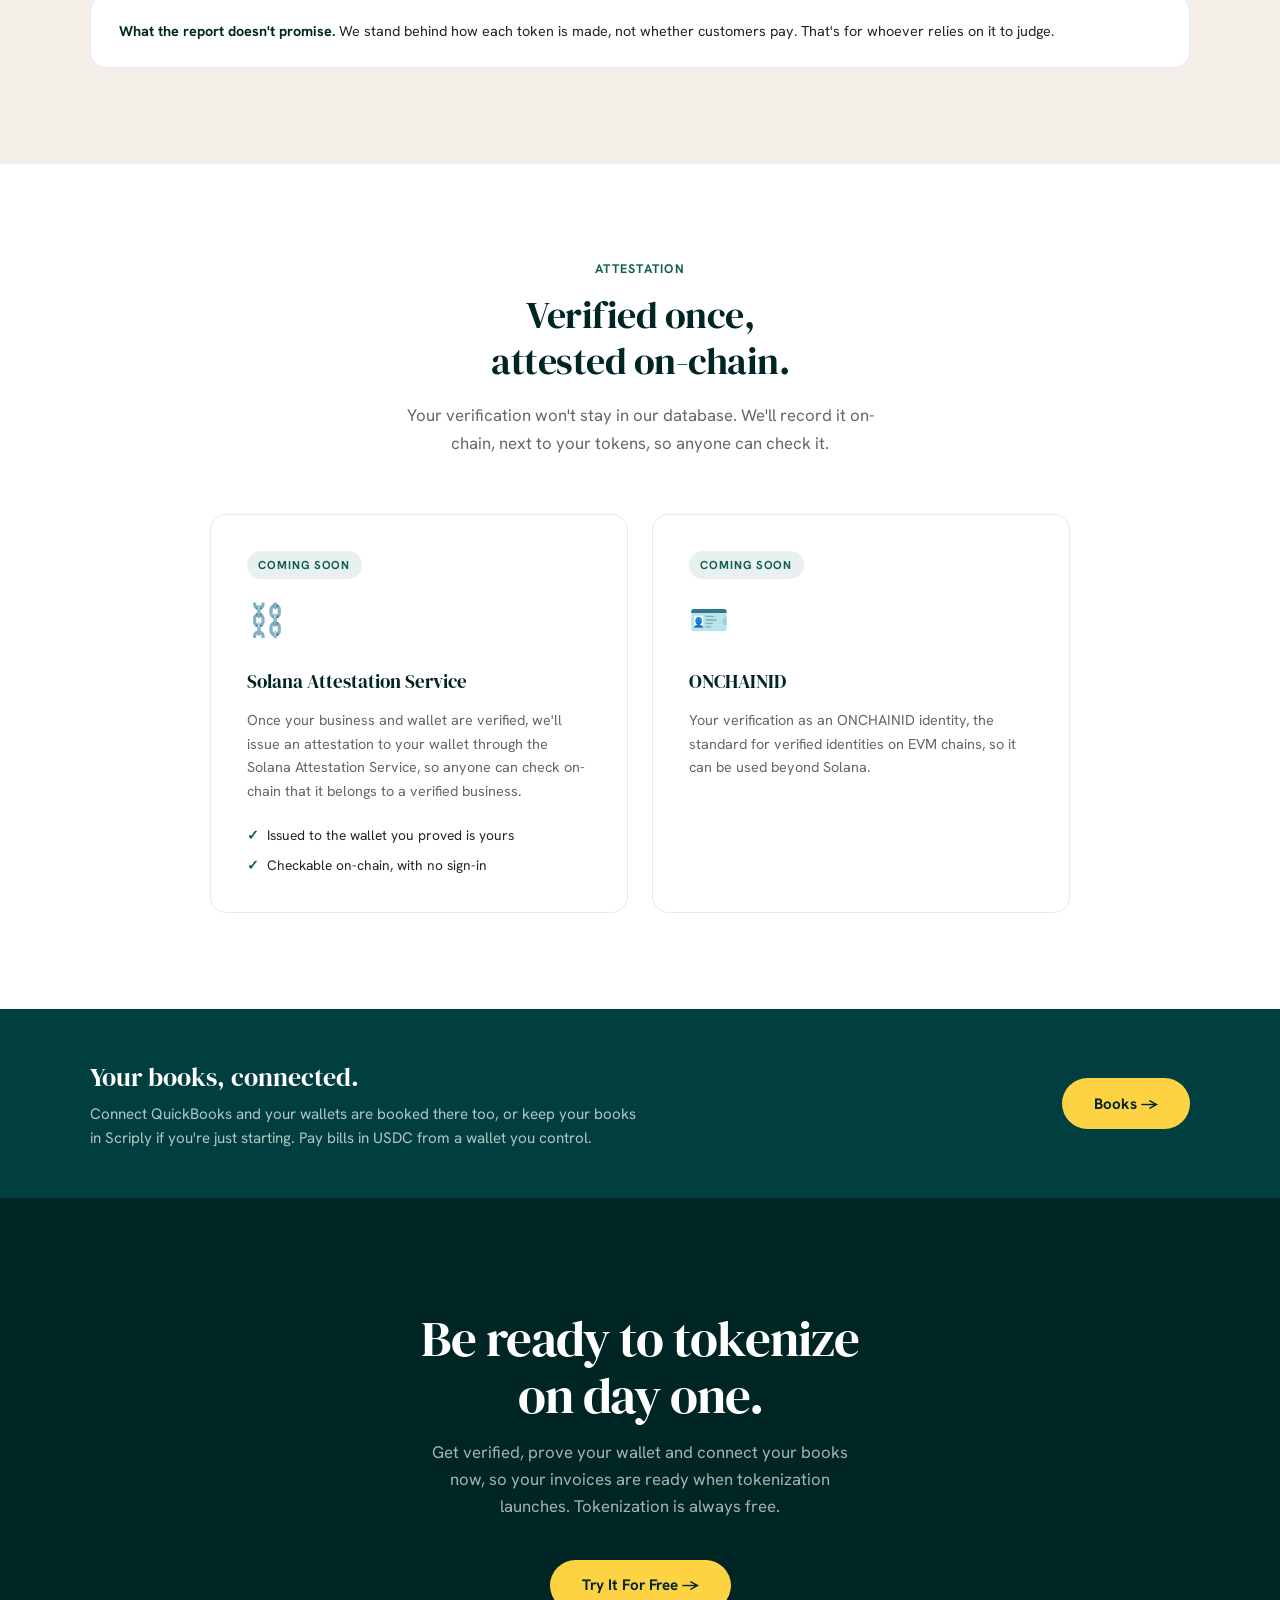
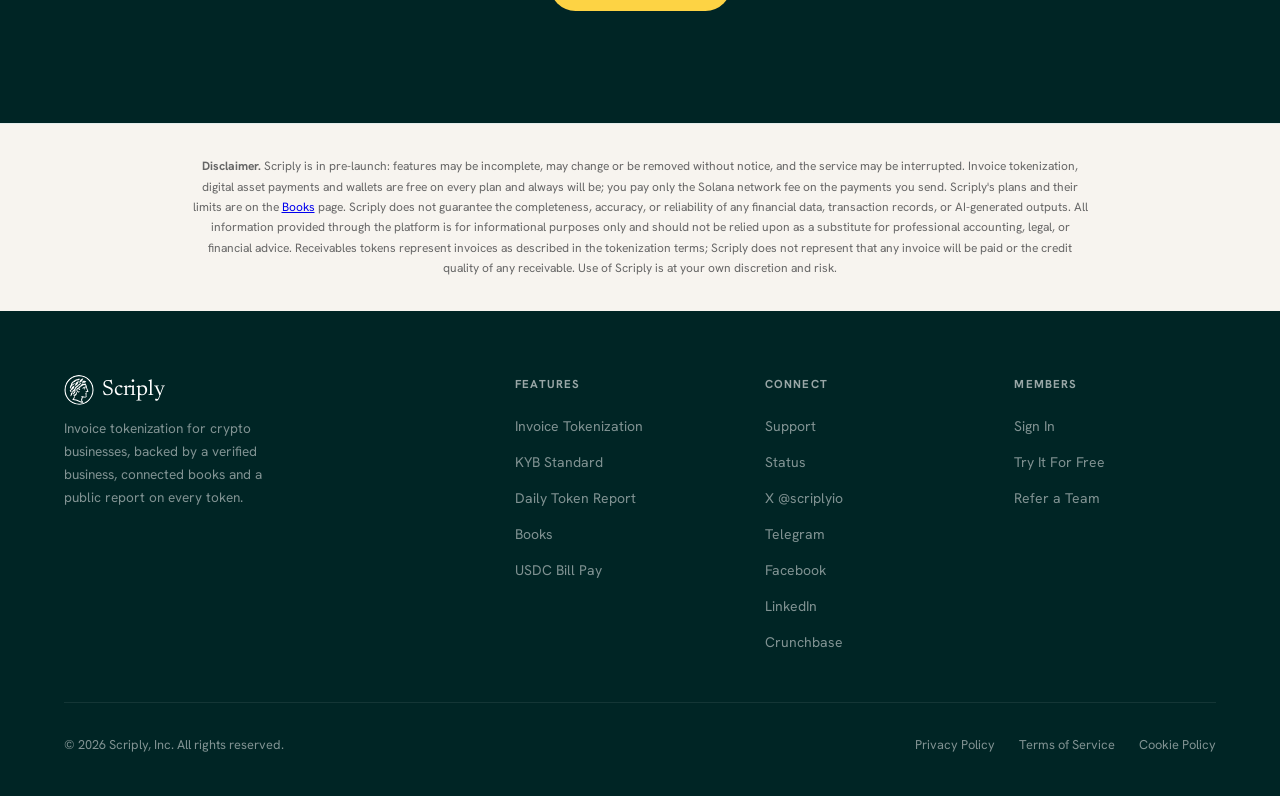
==== commit 79f8ca93: "Cut the home page's copy to one line per card Each KYB, tokenization and report card keeps its facts" ====
--- a/index.html
+++ b/index.html
@@ -126,28 +126,28 @@
     <div class="section-header">
       <span class="section-eyebrow">How It Works</span>
       <h2 class="section-title">A token is only worth<br />the invoice behind it.</h2>
-      <p class="section-sub">So before anything is minted, we verify who you are and the wallet you'll hold it in, and read your books to see what's really owed.</p>
+      <p class="section-sub">Before anything mints, we verify you and your wallet, and read your books for what's really owed.</p>
     </div>
     <div class="flow-steps">
       <div class="flow-step">
         <div class="step-number">1</div>
         <h3>Get verified</h3>
-        <p>We verify your business, its owners and the person who runs it, and screen them against sanctions lists.</p>
+        <p>Your business, its owners and who runs it, screened against sanctions lists.</p>
       </div>
       <div class="flow-step">
         <div class="step-number">2</div>
         <h3>Prove your wallet</h3>
-        <p>Sign with the wallet your tokens will go to, so we know it's yours. <span translate="no">Scriply</span> never holds its keys.</p>
+        <p>Sign with the wallet your tokens go to. <span translate="no">Scriply</span> never holds its keys.</p>
       </div>
       <div class="flow-step">
         <div class="step-number">3</div>
         <h3>Connect your books</h3>
-        <p>Connect <span translate="no">QuickBooks</span>, or keep your books in <span translate="no">Scriply</span>. That's where we see each invoice, and when it's paid.</p>
+        <p><span translate="no">QuickBooks</span>, or books in <span translate="no">Scriply</span>: where we see each invoice and its payment.</p>
       </div>
       <div class="flow-step">
         <div class="step-number">4</div>
         <h3>Tokenize, and we report</h3>
-        <p>Tokenize the invoices you choose. Every day we publish each token's health: what's owed, how overdue, and what we verified.</p>
+        <p>Pick the invoices to tokenize. Each token's health is published daily.</p>
       </div>
     </div>
   </section>
@@ -157,32 +157,32 @@
     <div class="section-header">
       <span class="section-eyebrow">Our KYB Standard</span>
       <h2 class="section-title">Verified before it mints,<br />and checked every day after.</h2>
-      <p class="section-sub">Only a business that passes our KYB can tokenize. Anyone relying on a token should know the business behind it is real, so here is exactly what we check.</p>
+      <p class="section-sub">Only a business that passes our KYB can tokenize. Here's what we check.</p>
     </div>
     <div class="token-facts">
       <div class="token-fact">
         <h3>Owners and who's in control</h3>
-        <p>Every owner with a stake of 25% or more, and a person who controls the business, is identified, following the beneficial ownership baseline set by <span translate="no">FinCEN</span>.</p>
+        <p>Every 25%+ owner and a control person, per <span translate="no">FinCEN</span>'s beneficial ownership baseline.</p>
       </div>
       <div class="token-fact">
         <h3>Each person, and how they were checked</h3>
-        <p>The people on a business's KYB have their identity verified by our reviewers or a government ID check. The daily report says how they were verified, so a self-declared identity is never shown as checked.</p>
+        <p>Verified by a reviewer or a government ID check, and the daily report says which.</p>
       </div>
       <div class="token-fact">
         <h3>The business checked by a person</h3>
-        <p>A reviewer matches the EIN against the IRS's letter, confirms the business is registered and in good standing, checks its address, and looks for it beyond its own paperwork.</p>
+        <p>EIN matched to the IRS letter; registration, good standing and address confirmed.</p>
       </div>
       <div class="token-fact">
         <h3>Sanctions screening, every day</h3>
-        <p>The business and its people are screened against OFAC's sanctions list when they apply, again every day, and again whenever money or tokens would move.</p>
+        <p>Against OFAC's list at sign-up, every day, and whenever money or tokens move.</p>
       </div>
       <div class="token-fact">
         <h3>A wallet that's really theirs</h3>
-        <p>Tokens are only minted to a wallet the business proves it controls by signing with it. A wallet another business also claims is flagged, and isn't reported as verified.</p>
+        <p>Tokens mint only to a wallet the business signs with. One two businesses claim is flagged.</p>
       </div>
       <div class="token-fact">
         <h3>Revoked in the open</h3>
-        <p>A confirmed sanctions match revokes the business's KYB, and its token's report says so the next day. While a KYB isn't approved, the business can't tokenize anything new.</p>
+        <p>A confirmed sanctions match revokes KYB, stops new tokenizing, and shows in the next day's report.</p>
       </div>
     </div>
   </section>
@@ -192,32 +192,32 @@
     <div class="section-header">
       <span class="section-eyebrow">Invoice Tokenization</span>
       <h2 class="section-title">Your invoices,<br />as tokens anyone can check.</h2>
-      <p class="section-sub">Tokenizing an invoice your customer still owes mints tokens for what's outstanding into your business's wallet. Each token stands for one dollar owed, and burns as it's paid.</p>
+      <p class="section-sub">Each token is one dollar your customer still owes, minted to your wallet and burned as it's paid.</p>
     </div>
     <div class="token-facts">
       <div class="token-fact">
         <h3>One token per dollar owed</h3>
-        <p>Each business has its own US dollar receivables token. Its supply always equals what's still owed on the business's tokenized invoices, so a token from one business is never mixed with another's.</p>
+        <p>Each business has its own USD receivables token, and its supply always equals what's still owed.</p>
       </div>
       <div class="token-fact">
         <h3>Burns as invoices are paid</h3>
-        <p>A payment, credit or write-off burns the same number of tokens. A tokenized invoice is locked against edits until its last token burns, and a change in your accounting system is held back and disclosed rather than applied silently.</p>
+        <p>Payments, credits and write-offs burn tokens. A tokenized invoice is locked until its last token burns.</p>
       </div>
       <div class="token-fact">
         <h3>On <span translate="no">Solana</span>, with nothing private on-chain</h3>
-        <p>Every mint and burn is recorded on-chain with a fingerprint of the invoice behind it. Nothing on-chain names the business, its customers or its invoices.</p>
+        <p>Each mint and burn carries an invoice fingerprint. Nothing on-chain names the business, its customers or invoices.</p>
       </div>
       <div class="token-fact">
         <h3>Minted to your wallet</h3>
-        <p>Tokens go to a wallet your business proved it controls. They move only between accounts the platform allows, and <span translate="no">Scriply</span>, as the issuer, burns them as invoices are paid.</p>
+        <p>A wallet you proved you control. Tokens move only between approved accounts.</p>
       </div>
       <div class="token-fact">
         <h3>Every invoice checked</h3>
-        <p>Each invoice needs a supporting document and a customer who clears sanctions screening. It's compared with every invoice already tokenized, by any business: the same invoice is refused, and one that looks alike waits for a person to review it. An invoice from <span translate="no">QuickBooks</span> is read again there before anything is minted.</p>
+        <p>A supporting document, a screened customer, and a duplicate check against every invoice already tokenized.</p>
       </div>
       <div class="token-fact">
         <h3>Opt-in, with a limit</h3>
-        <p>An admin turns tokenizing on after the business passes KYB, accepting the tokenization terms and choosing the wallet. Each business has a cap on how much it can have tokenized at once, and a tokenization over it is refused before anything is minted.</p>
+        <p>An admin turns it on after KYB, and each business has a cap on what it can have tokenized at once.</p>
       </div>
     </div>
 
@@ -226,7 +226,7 @@
     <p class="footnote">*Planned, and not available yet. Timing and supported chains may change.</p>
 
     <h3 class="subsection-title">Built for the <span translate="no">MPL-3643</span> standard.</h3>
-    <p class="section-sub" style="text-align:center">Our tokens already work the way <span translate="no">Metaplex</span>'s <span translate="no">MPL-3643</span> standard for permissioned real-world assets does: <span translate="no">Token-2022</span>, accounts that start frozen, and only approved holders. We'll adhere to <span translate="no">MPL-3643</span> as it opens up, and to <span translate="no">ERC-3643</span> when we come to EVM chains. <span translate="no">Metaplex</span> has <a href="https://solanacompass.com/news/metaplex-introduces-mpl-3643-a-permissioned-rwa-token-standard-for-tokenized">announced <span translate="no">MPL-3643</span> support</a> from <span translate="no">Orca</span>, <span translate="no">Raydium</span>, <span translate="no">Jupiter</span>, <span translate="no">Phantom</span> and <span translate="no">Solflare</span>.</p>
+    <p class="section-sub" style="text-align:center">Our tokens already work like <span translate="no">Metaplex</span>'s <a href="https://solanacompass.com/news/metaplex-introduces-mpl-3643-a-permissioned-rwa-token-standard-for-tokenized"><span translate="no">MPL-3643</span></a> permissioned RWA standard. We'll adopt it as it opens up, and <span translate="no">ERC-3643</span> on EVM chains.</p>
   </section>
 
   <!-- DAILY REPORT -->
@@ -234,7 +234,7 @@
     <div class="section-header">
       <span class="section-eyebrow">The Daily Report</span>
       <h2 class="section-title">What anyone can check<br />about every token.</h2>
-      <p class="section-sub">When tokenization launches, each token's latest report will be public, by its address, with no sign-in. It shows the totals, aging and risk, without the invoices or customers behind them.</p>
+      <p class="section-sub">When tokenization launches, each token's report will be public by its address: totals, aging and risk, never the invoices or customers.</p>
     </div>
     <div class="report-layout">
       <div class="payload">
@@ -299,11 +299,11 @@
       <dl class="fields">
         <div>
           <dt>supply · outstandingUnits · reconciled</dt>
-          <dd>Tokens in existence, and dollars still owed on the invoices behind them. They match whenever the report reconciles. <code>tokenizationLimit</code> is the most the business may have tokenized at once.</dd>
+          <dd>Tokens in existence and dollars still owed. They match when the report reconciles.</dd>
         </div>
         <div>
           <dt>burnDebt</dt>
-          <dd>Tokens owed for burning that couldn't be burned yet. While it's above zero the token is under-backed, the report says so, and the business can't tokenize anything new.</dd>
+          <dd>Tokens due to burn that couldn't yet. Above zero, the token is under-backed and the business can't tokenize more.</dd>
         </div>
         <div>
           <dt>aging</dt>
@@ -311,20 +311,20 @@
         </div>
         <div>
           <dt>risk</dt>
-          <dd>How concentrated the customers are, the share of invoices made in <span translate="no">Scriply</span> rather than an accounting system, how long tokens stay out before they burn, and flags from a fixed list for what is the case, such as <code>self-issued-invoices</code> or <code>burn-debt-overdue</code>. The numbers are there for you to judge; we set no thresholds.</dd>
+          <dd>Customer concentration, self-issued share, time to burn, and flags. We set no thresholds: you judge.</dd>
         </div>
         <div>
           <dt>assurance</dt>
-          <dd>What we verified about the business behind the token, such as its EIN and registration, its owners and its wallet, without saying who it is.</dd>
+          <dd>What we verified about the business, without saying who it is.</dd>
         </div>
         <div>
           <dt>sha256 · attestations</dt>
-          <dd>The fingerprint of the day's full report, and the <span translate="no">Solana</span> transaction that recorded it. Anyone given the full report hashes it and compares it with the chain.</dd>
+          <dd>The day's report fingerprint, and the <span translate="no">Solana</span> transaction that recorded it.</dd>
         </div>
       </dl>
     </div>
     <div class="not-promised">
-      <strong>What the report doesn't promise.</strong> We stand behind how each token is made: who could tokenize, what was checked, and that supply matches what's owed. We don't promise that customers will pay or how good the invoices are as credit. Those are for whoever relies on a token to judge, and the report is there so they can.
+      <strong>What the report doesn't promise.</strong> We stand behind how each token is made, not whether customers pay. That's for whoever relies on it to judge.
     </div>
   </section>
 
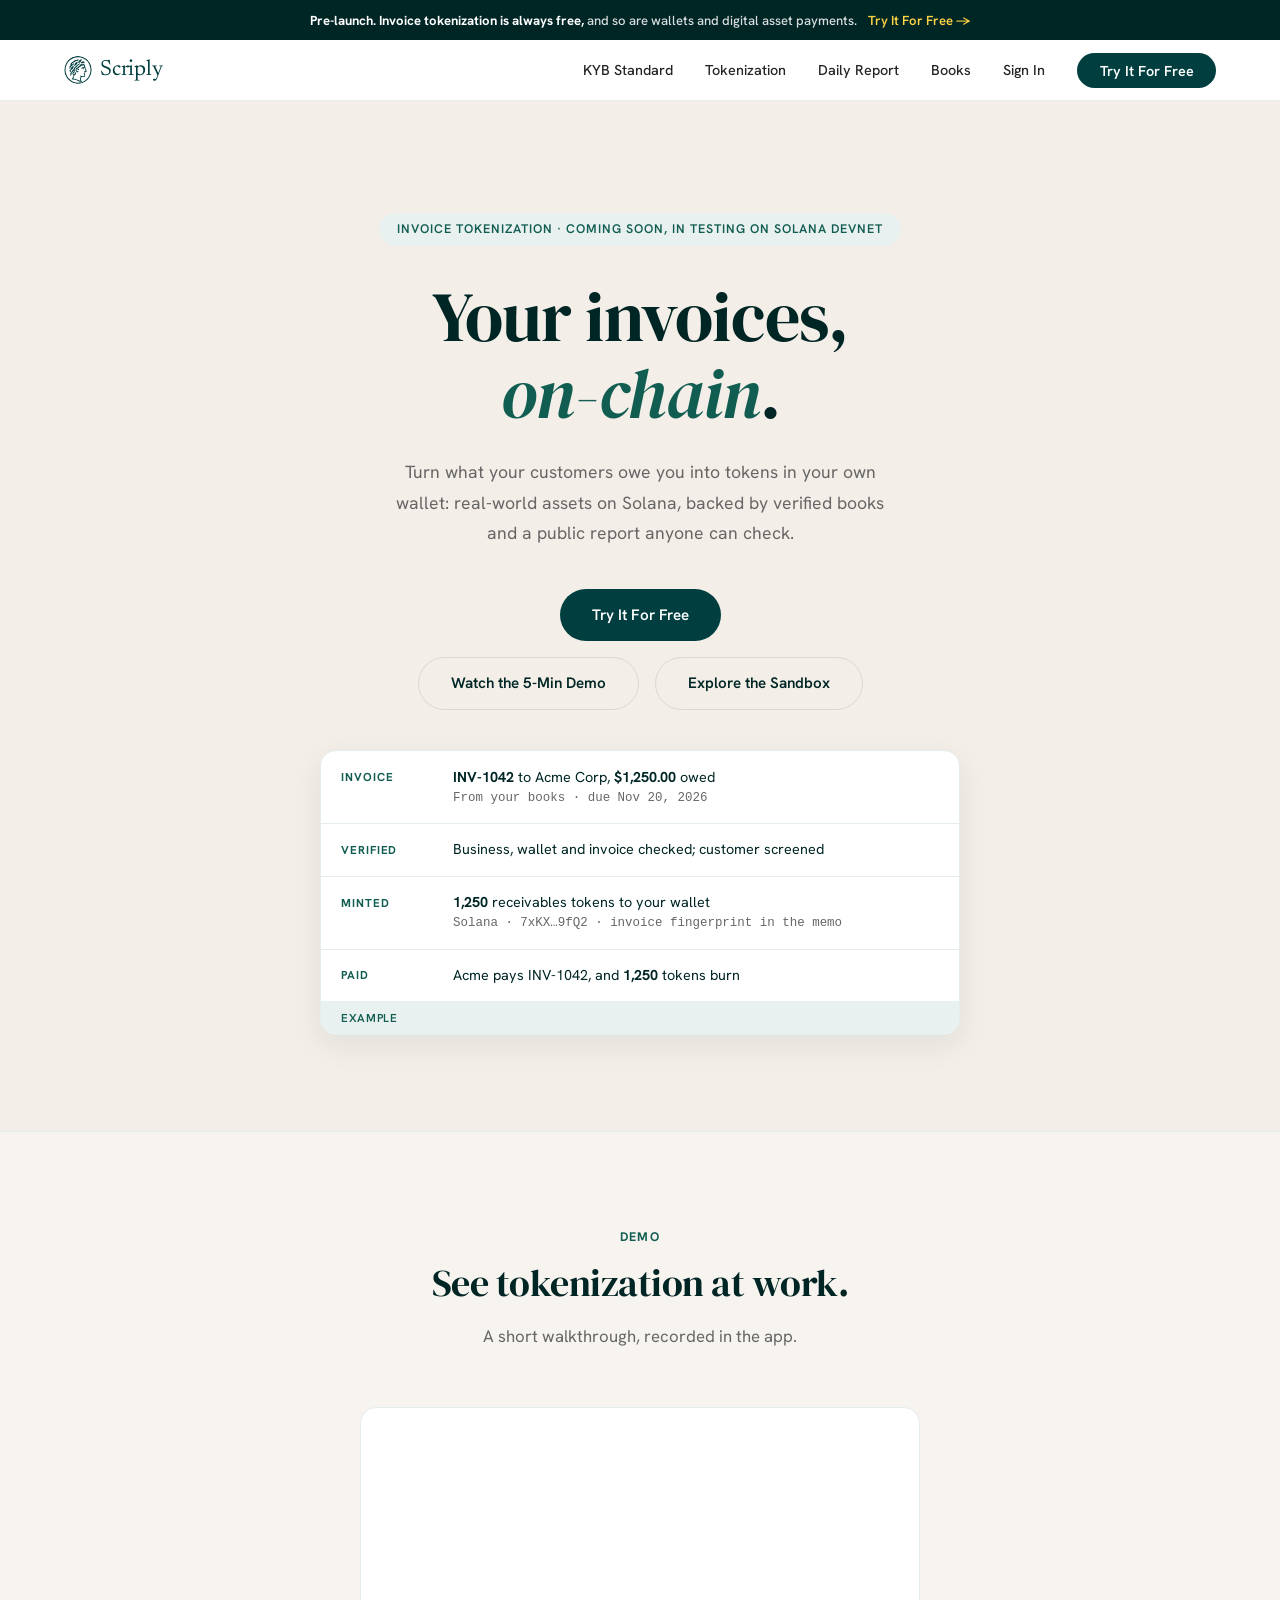
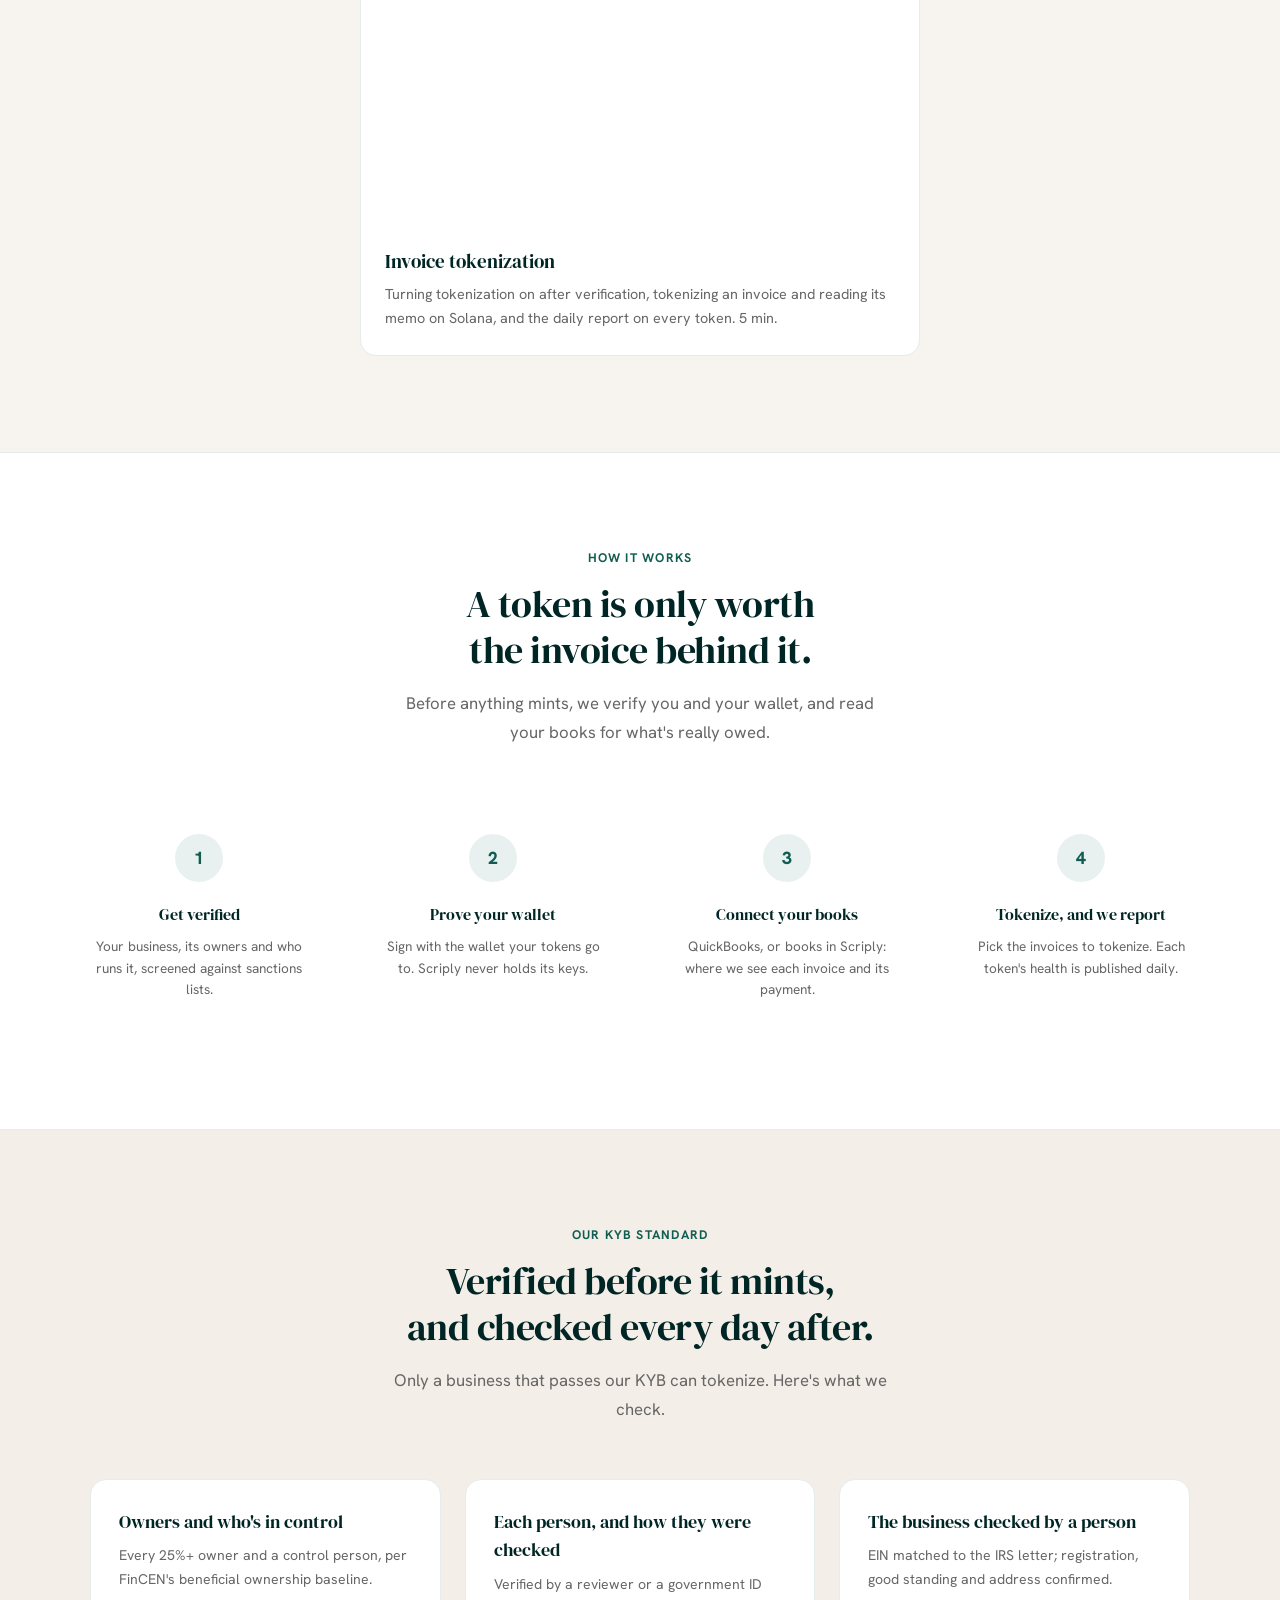
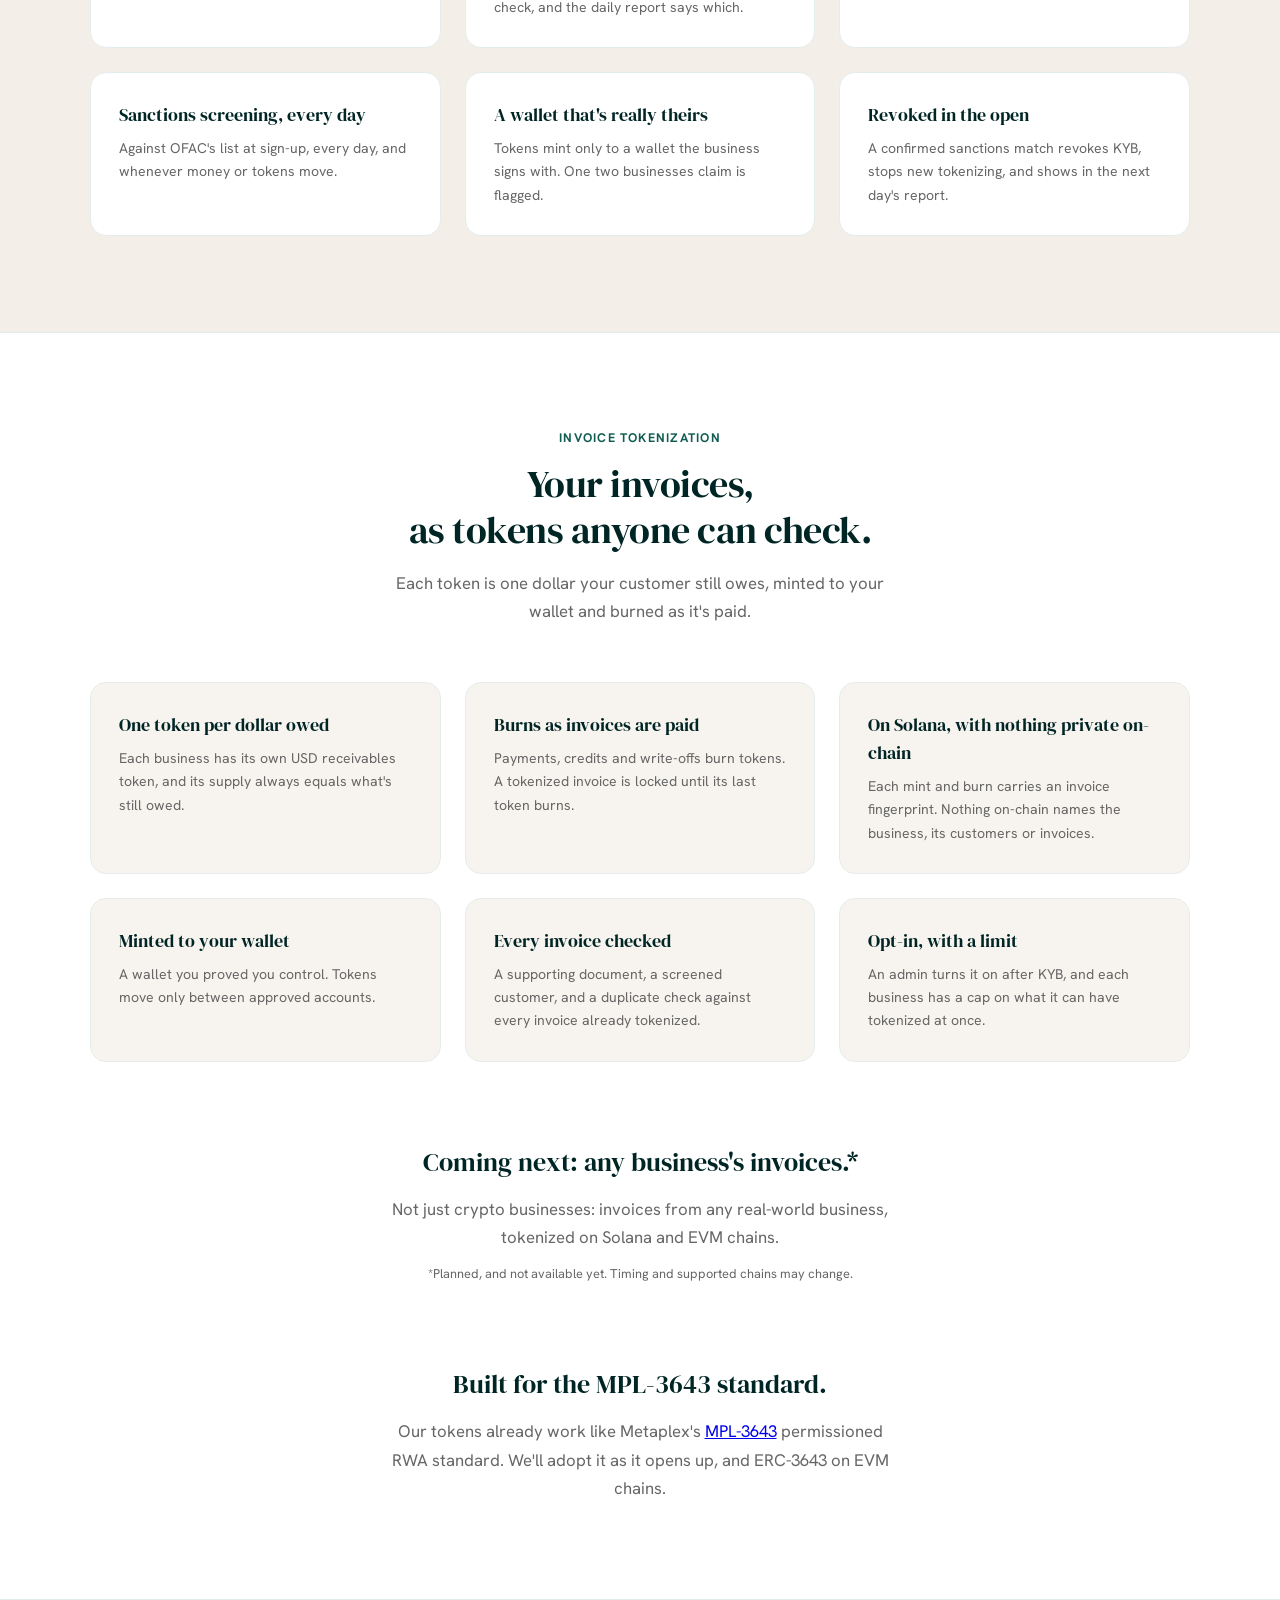
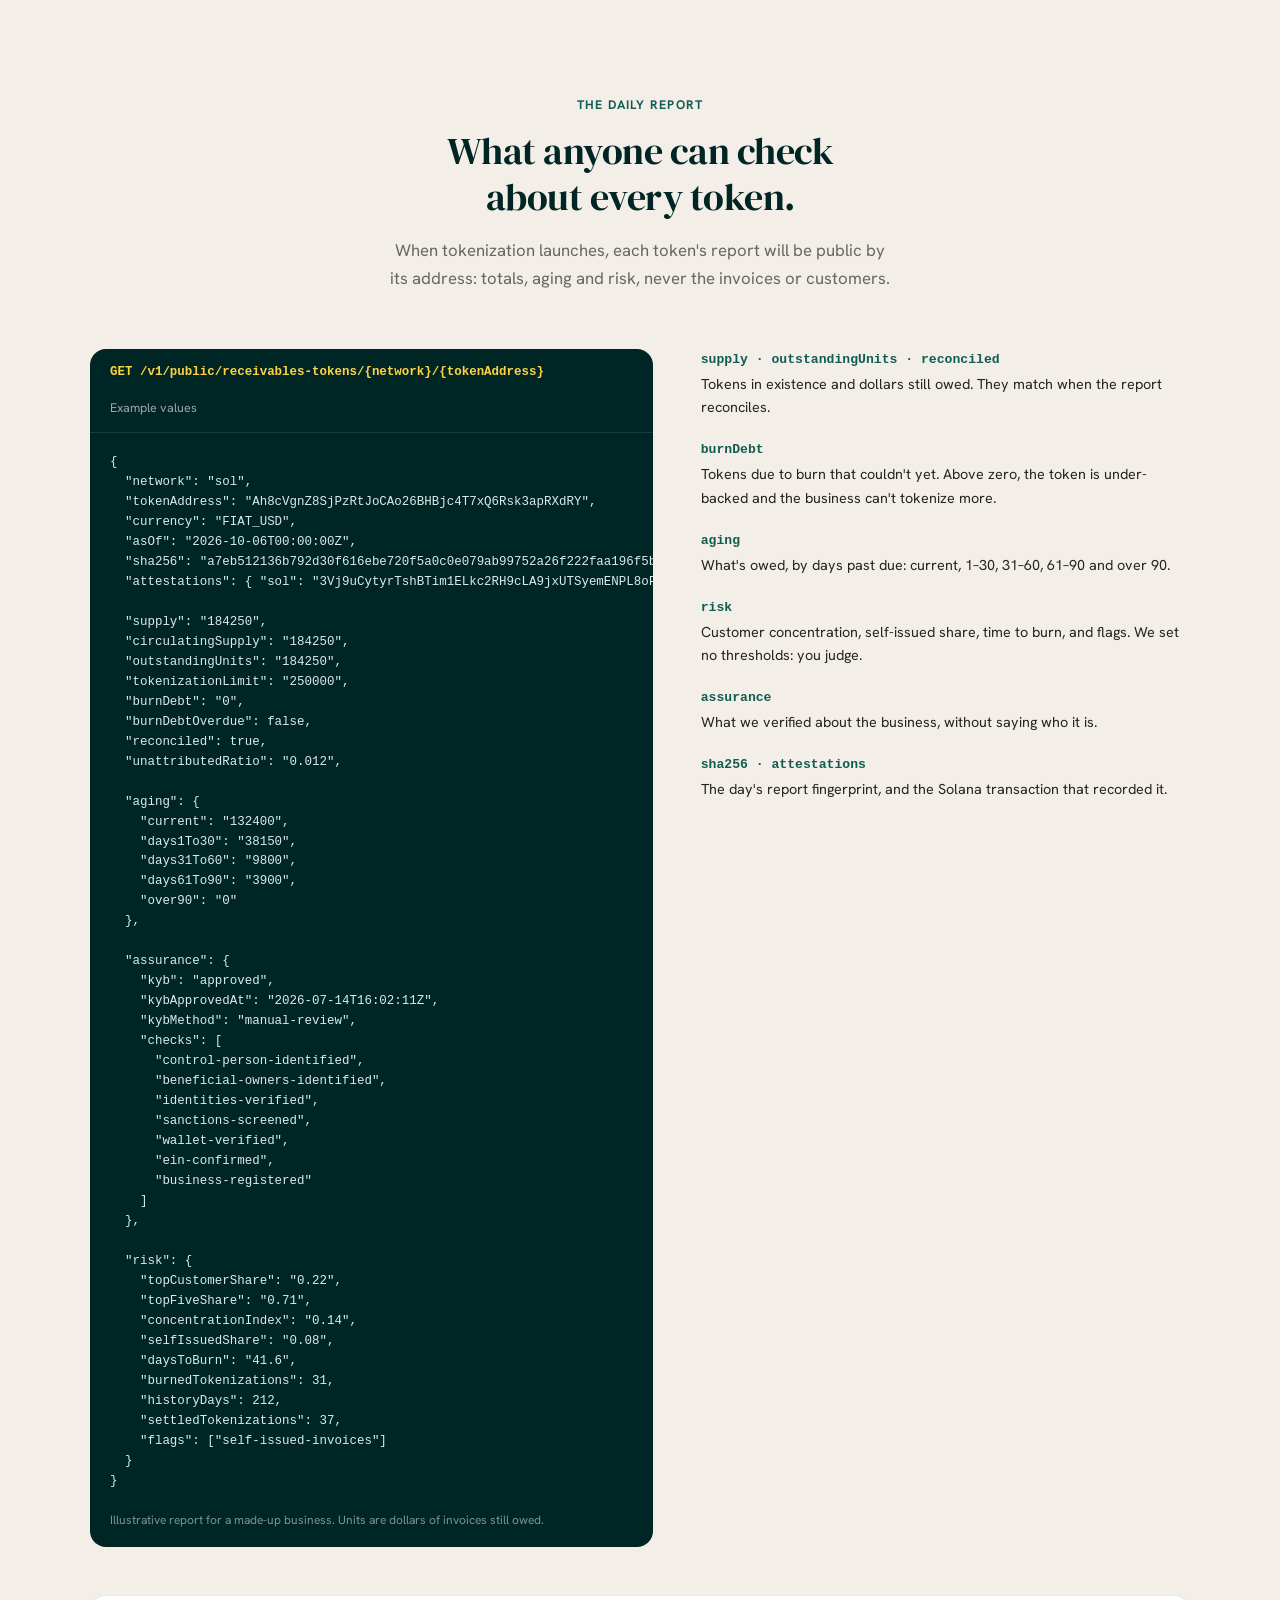
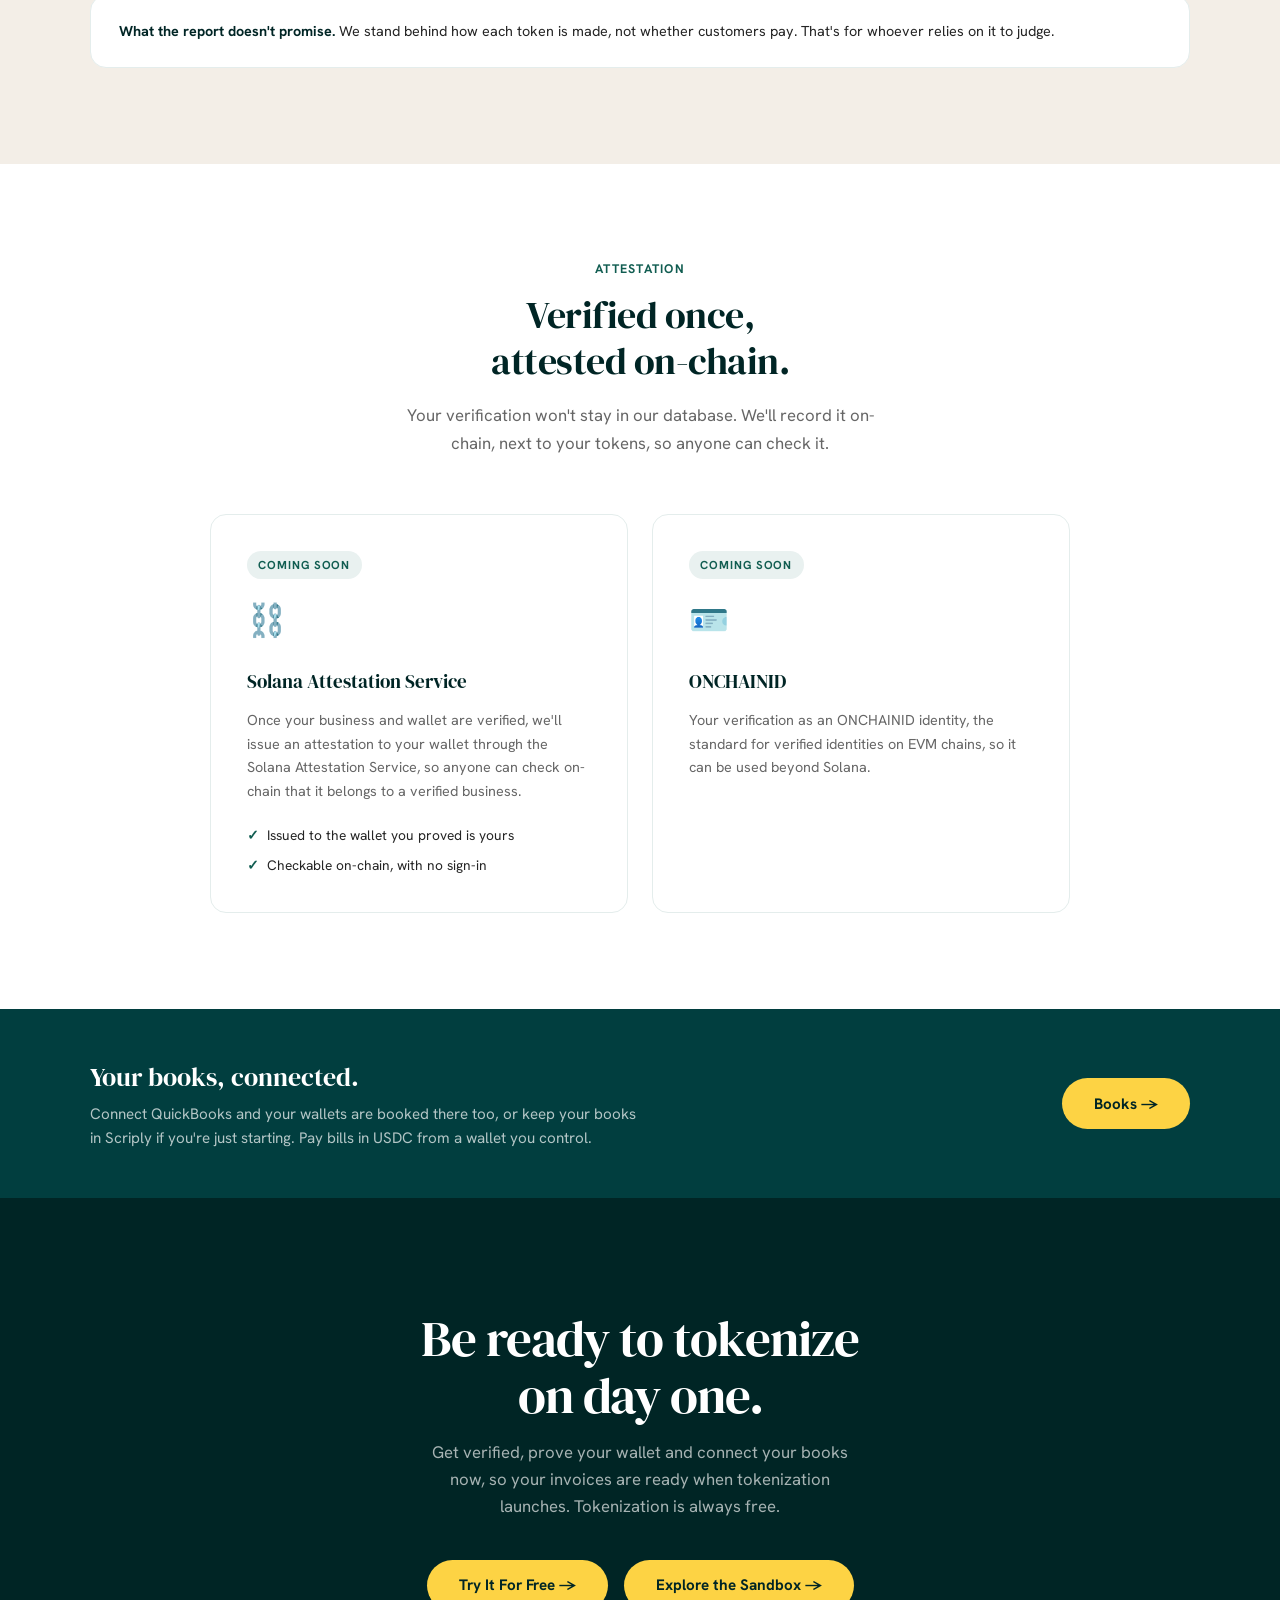
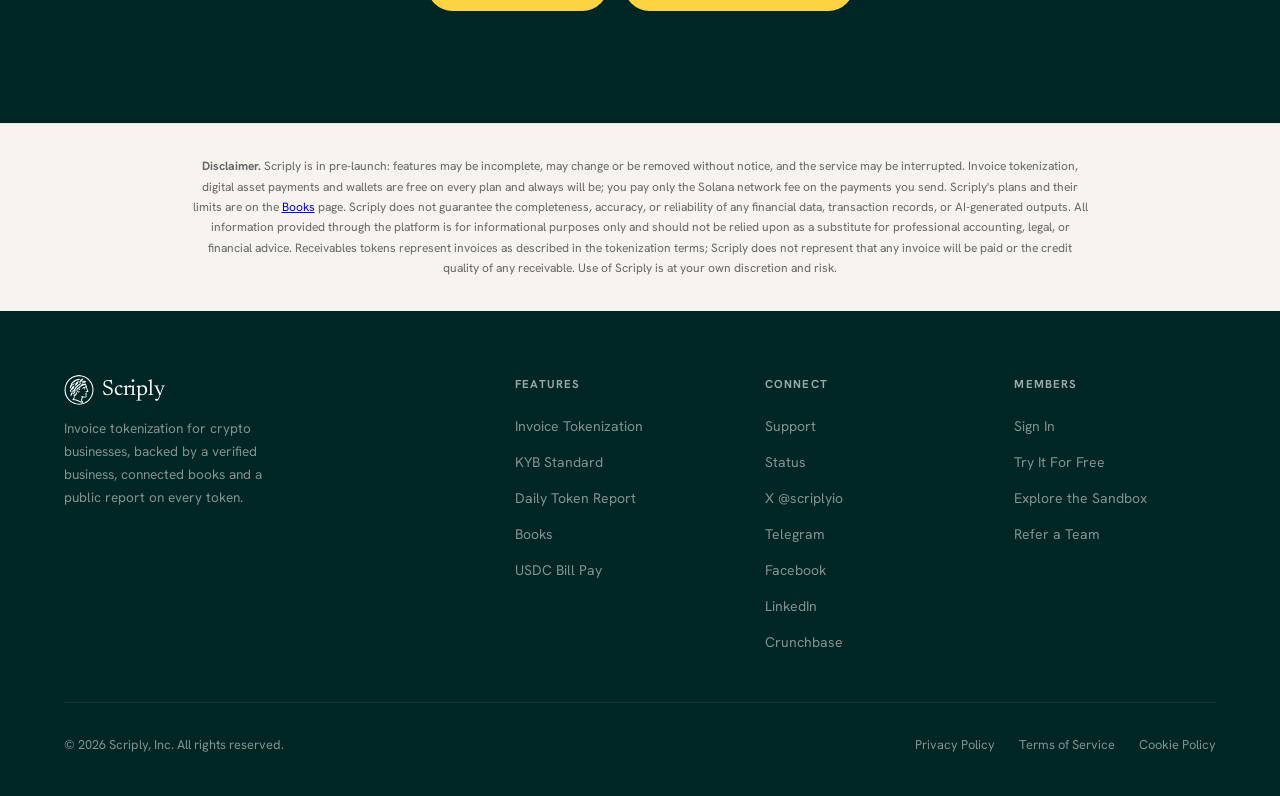
==== commit f78ba6f3: "Link the sandbox from the home and Books pages An Explore the Sandbox button beside the hero's secon" ====
--- a/index.html
+++ b/index.html
@@ -80,6 +80,7 @@
       <a href="https://app.scriply.io" class="btn-primary">Try It For Free</a>
       <div class="hero-actions-secondary">
         <a href="#demos" class="btn-secondary">Watch the 5-Min Demo</a>
+        <a href="https://app.scriply.io/try" class="btn-secondary">Explore the Sandbox</a>
       </div>
     </div>
     <div class="ledger" role="figure" aria-label="Example: an invoice verified, tokenized, and its tokens burned as it is paid">
@@ -372,6 +373,7 @@
     <p>Get verified, prove your wallet and connect your books now, so your invoices are ready when tokenization launches. Tokenization is always free.</p>
     <div class="cta-actions">
       <a href="https://app.scriply.io" class="btn-white">Try It For Free →</a>
+      <a href="https://app.scriply.io/try" class="btn-white">Explore the Sandbox →</a>
     </div>
   </section>
   </main>
@@ -417,6 +419,7 @@
         <ul>
           <li><a href="https://app.scriply.io">Sign In</a></li>
           <li><a href="https://app.scriply.io">Try It For Free</a></li>
+          <li><a href="https://app.scriply.io/try">Explore the Sandbox</a></li>
           <li><a href="#">Refer a Team</a></li>
         </ul>
       </div>
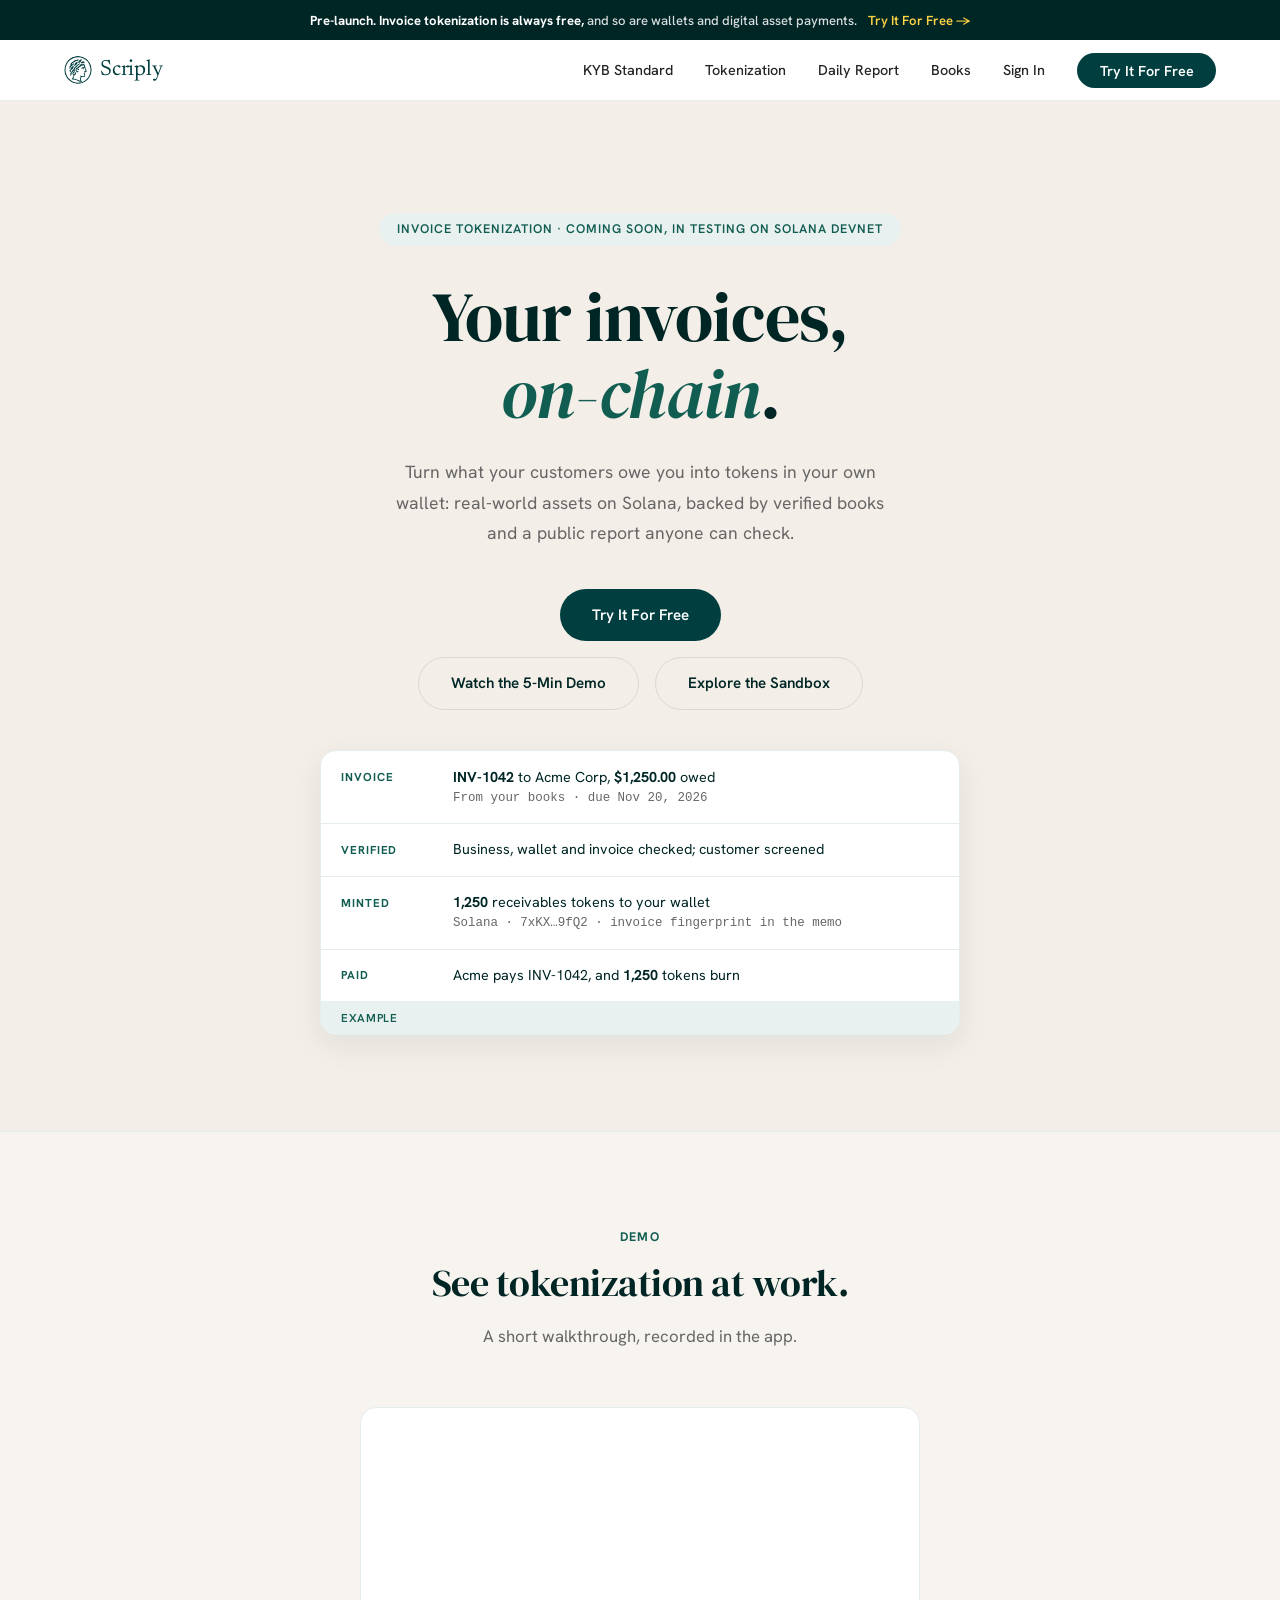
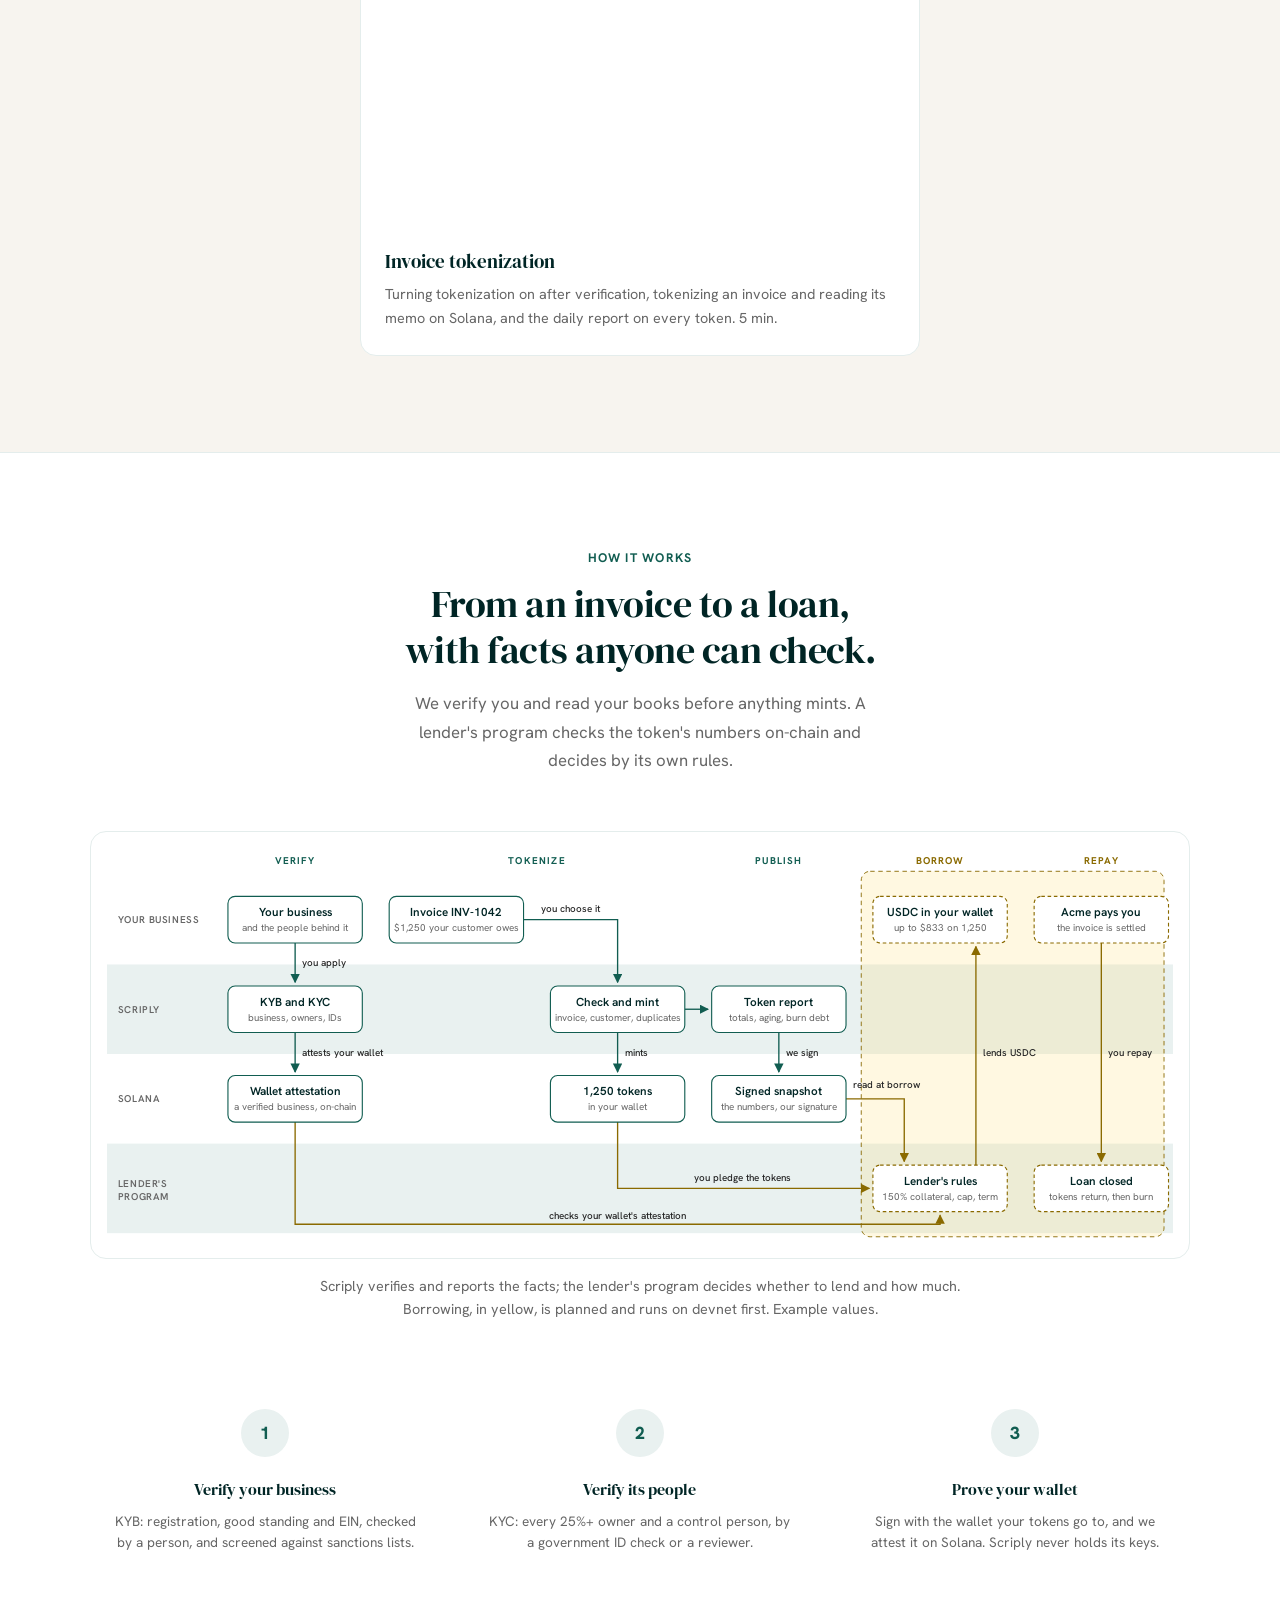
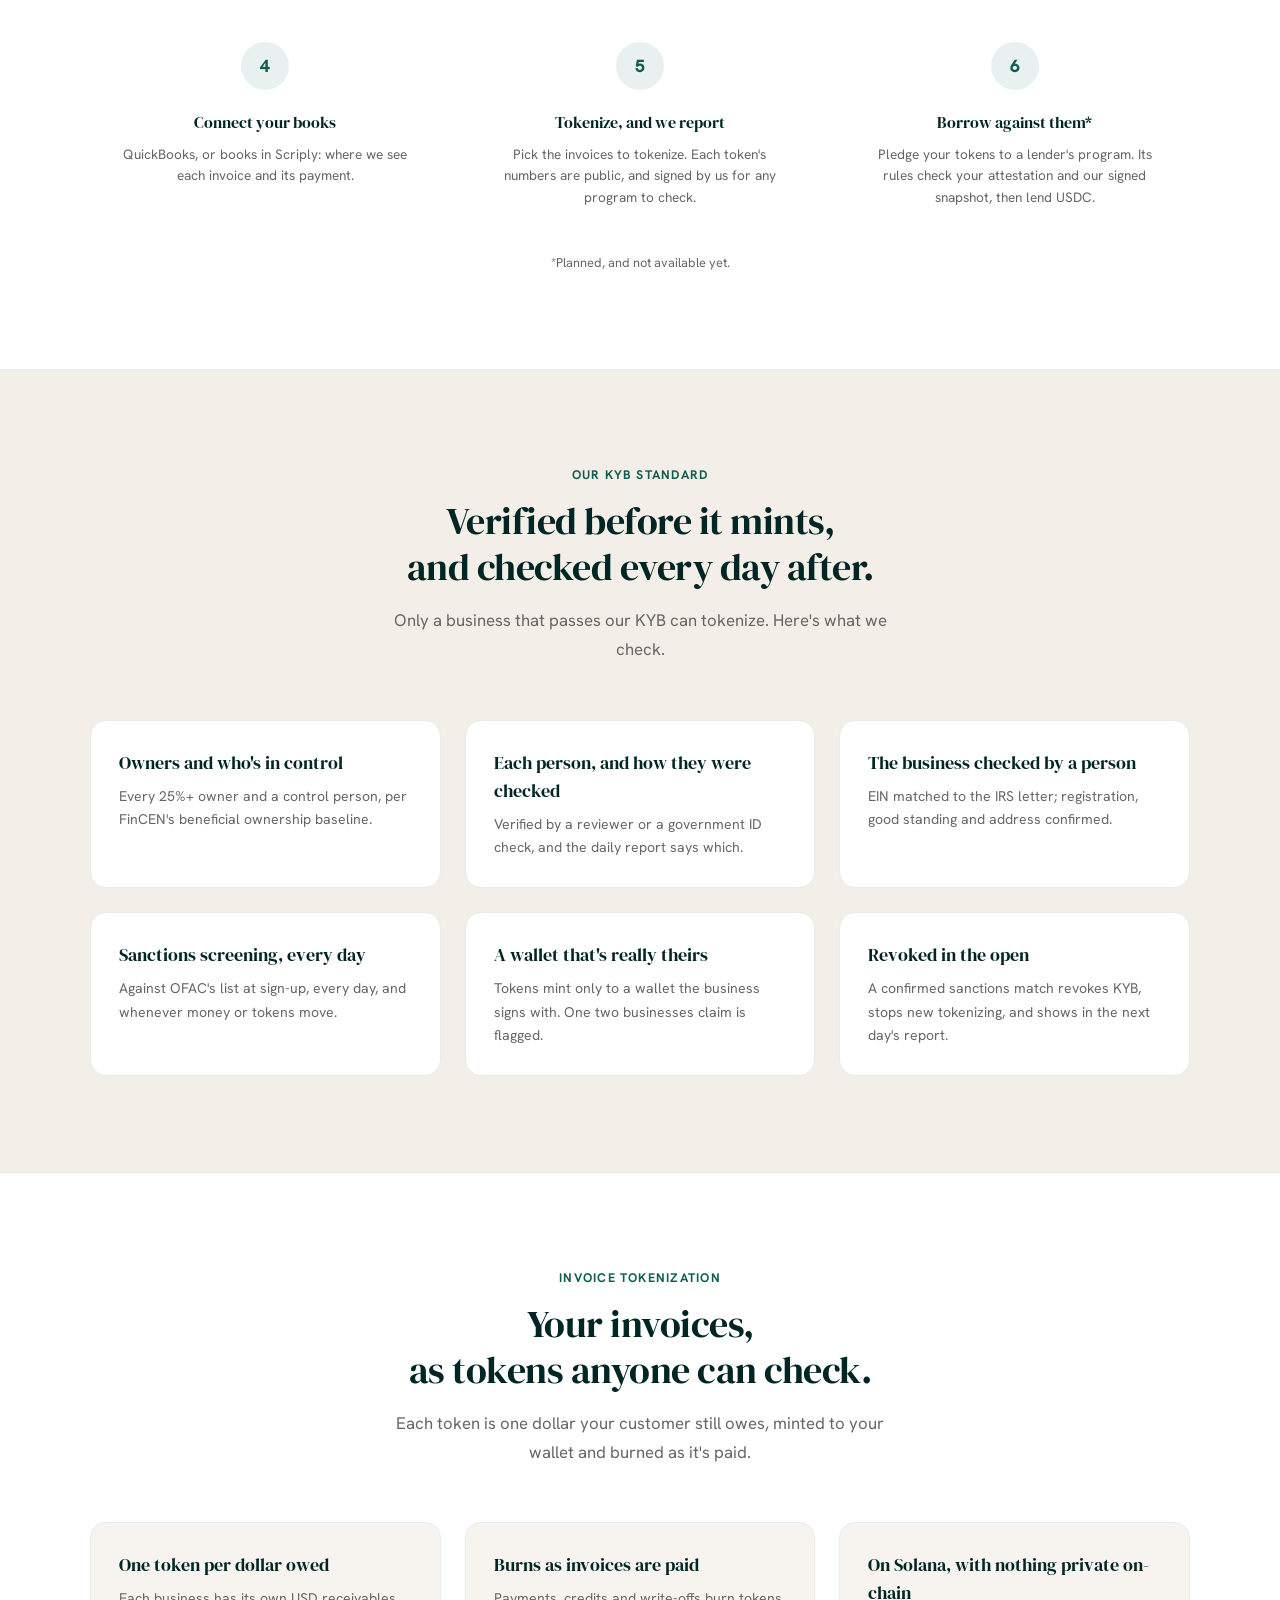
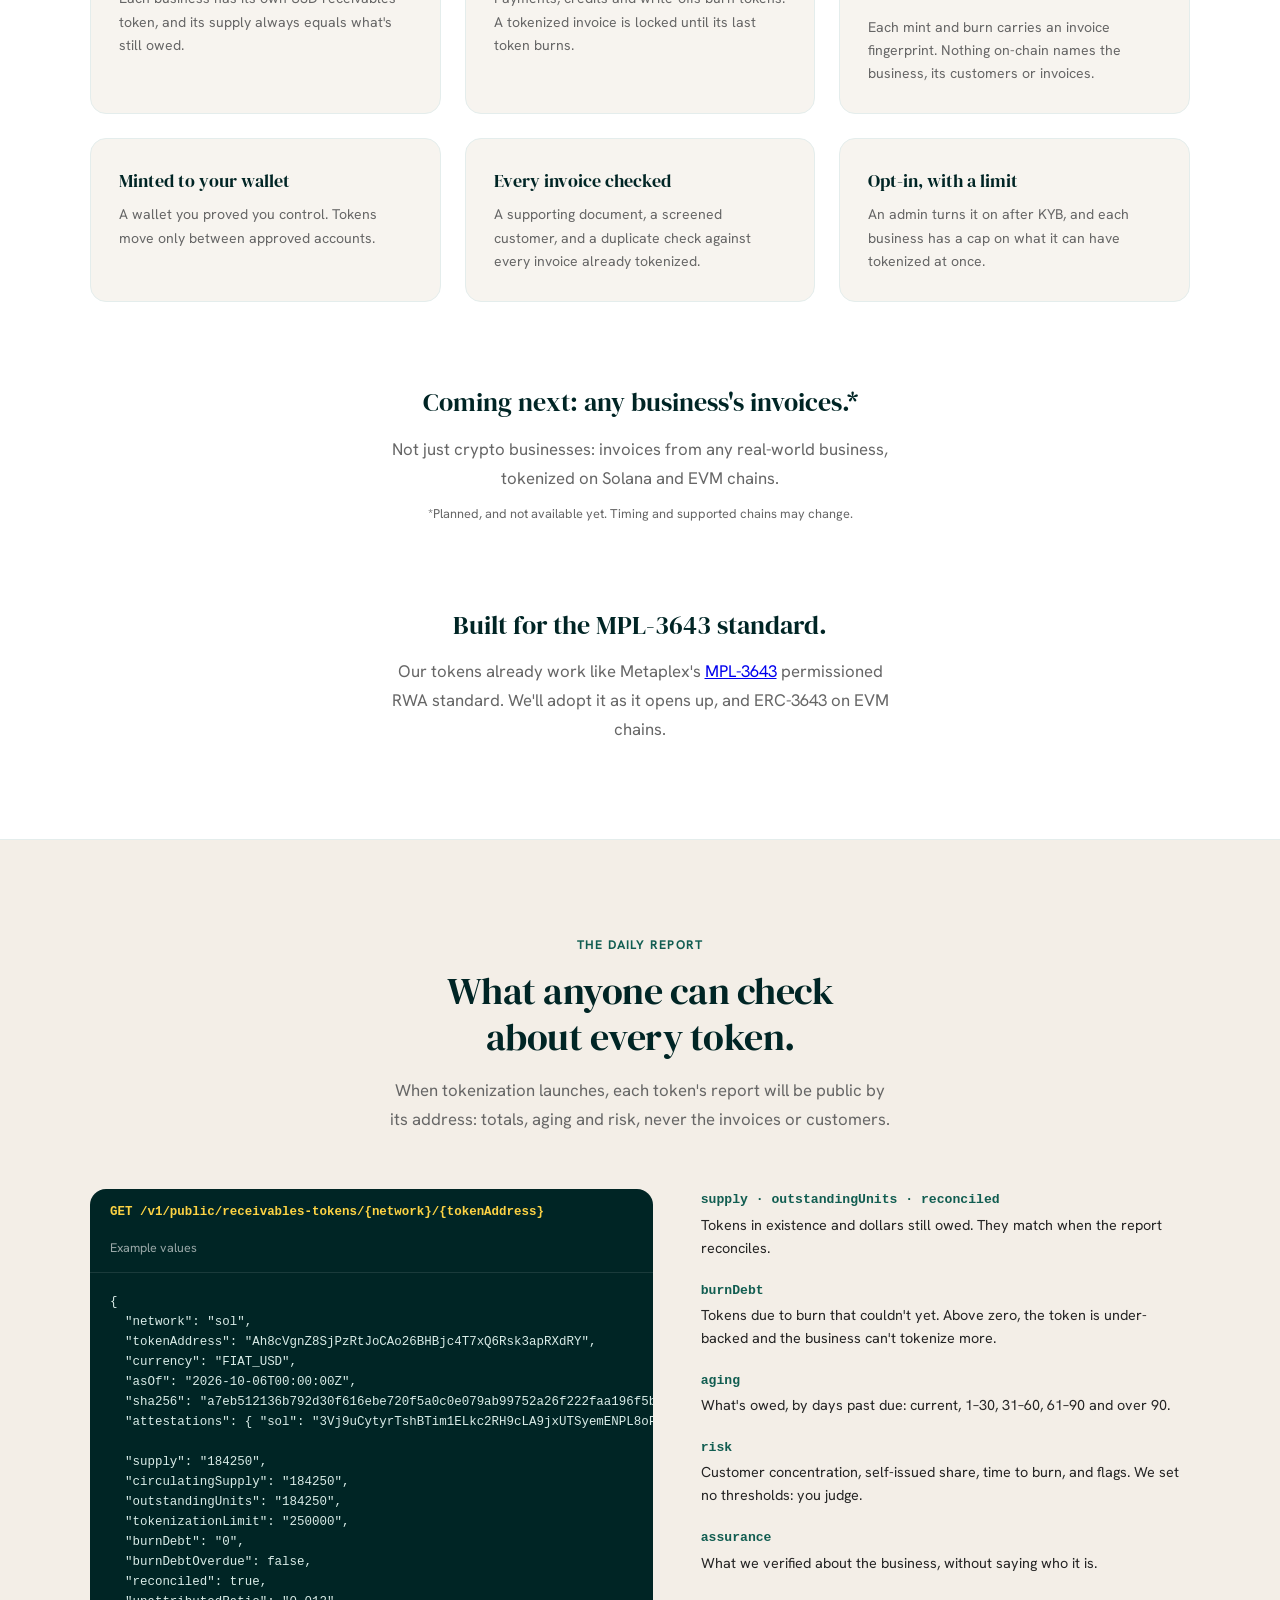
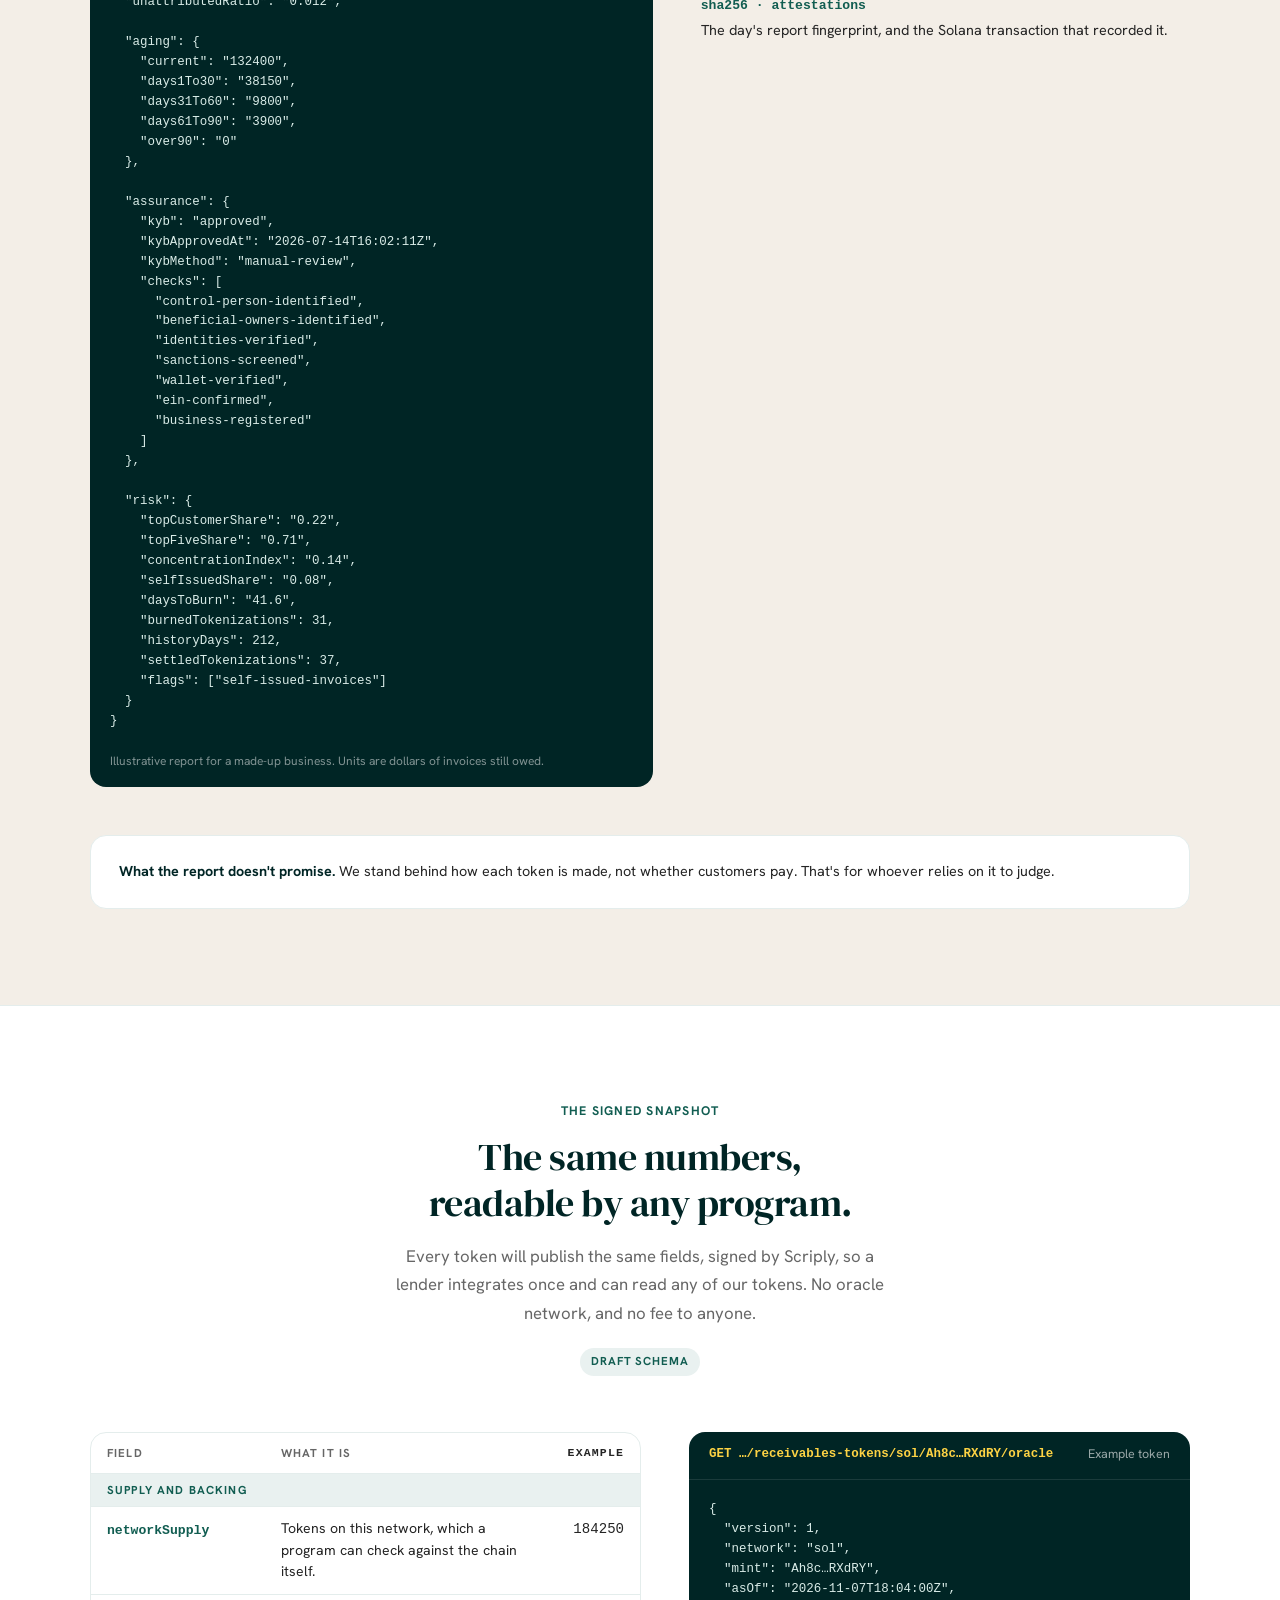
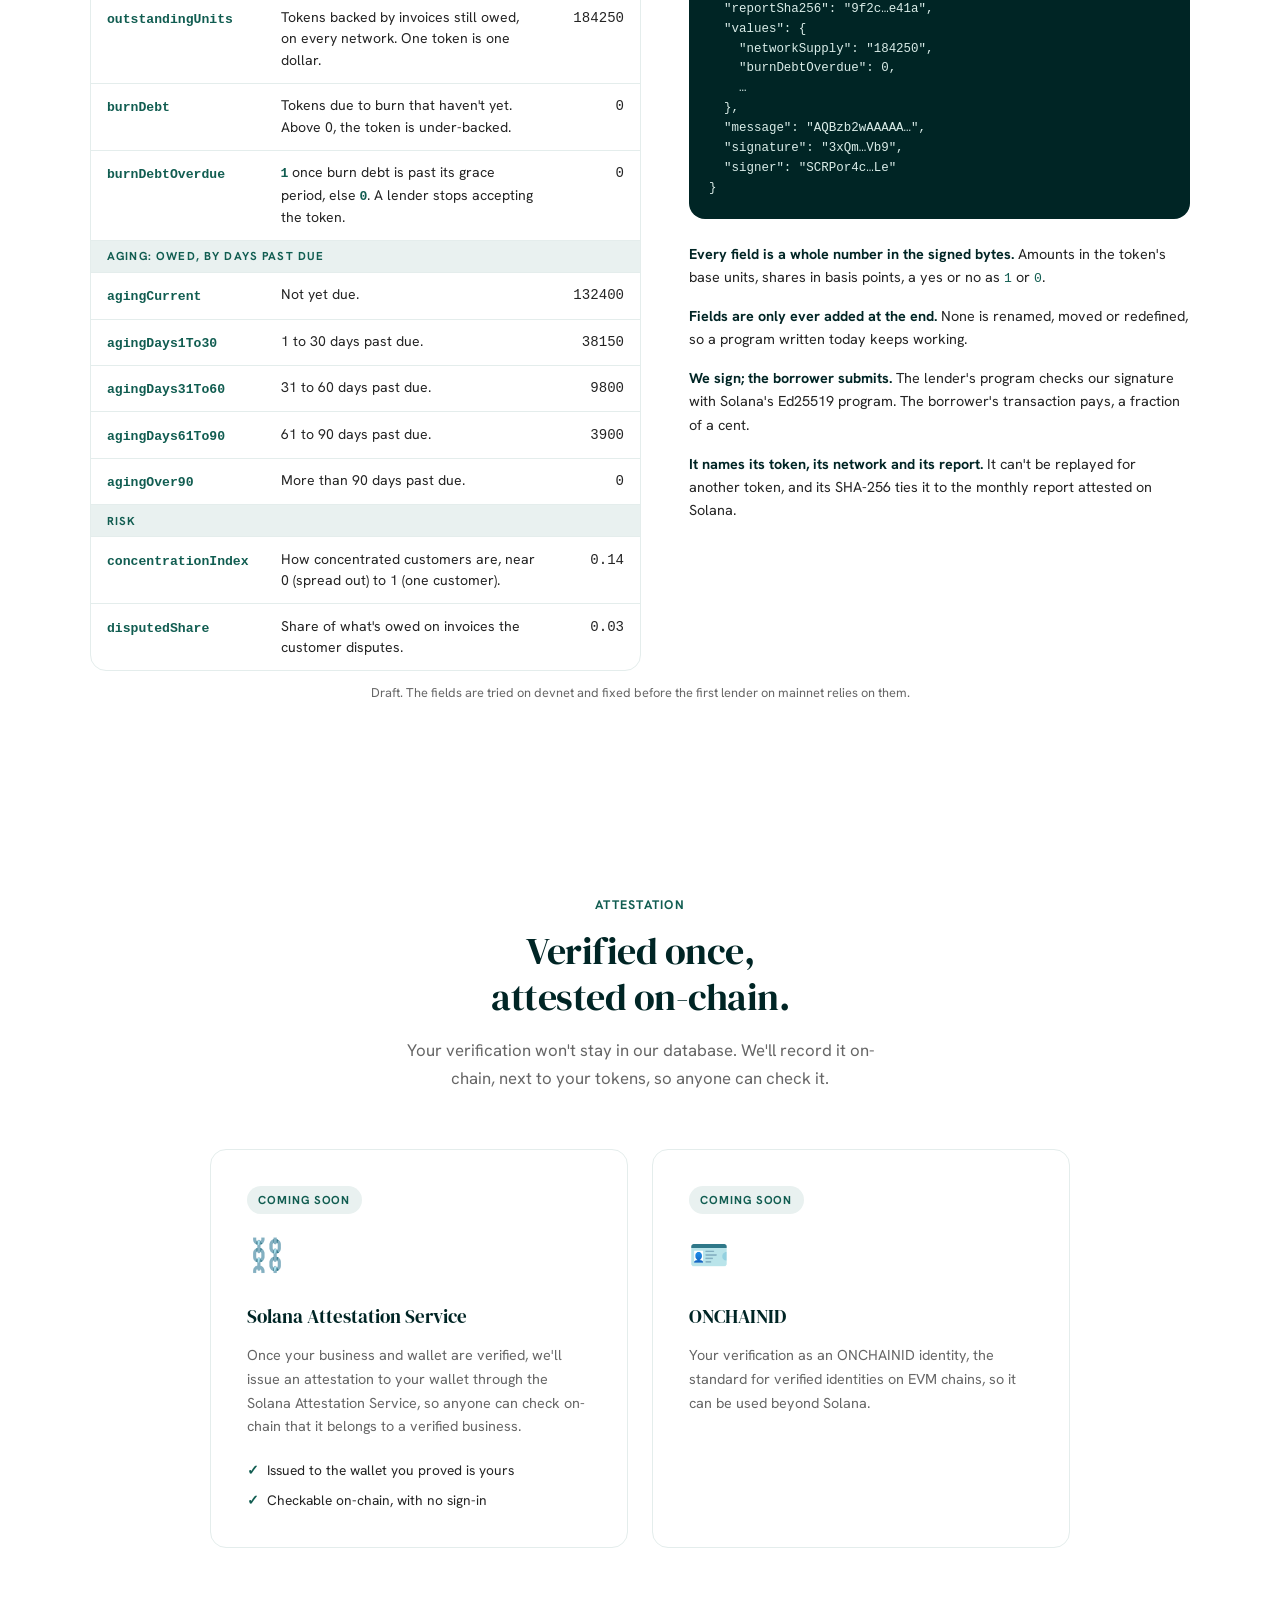
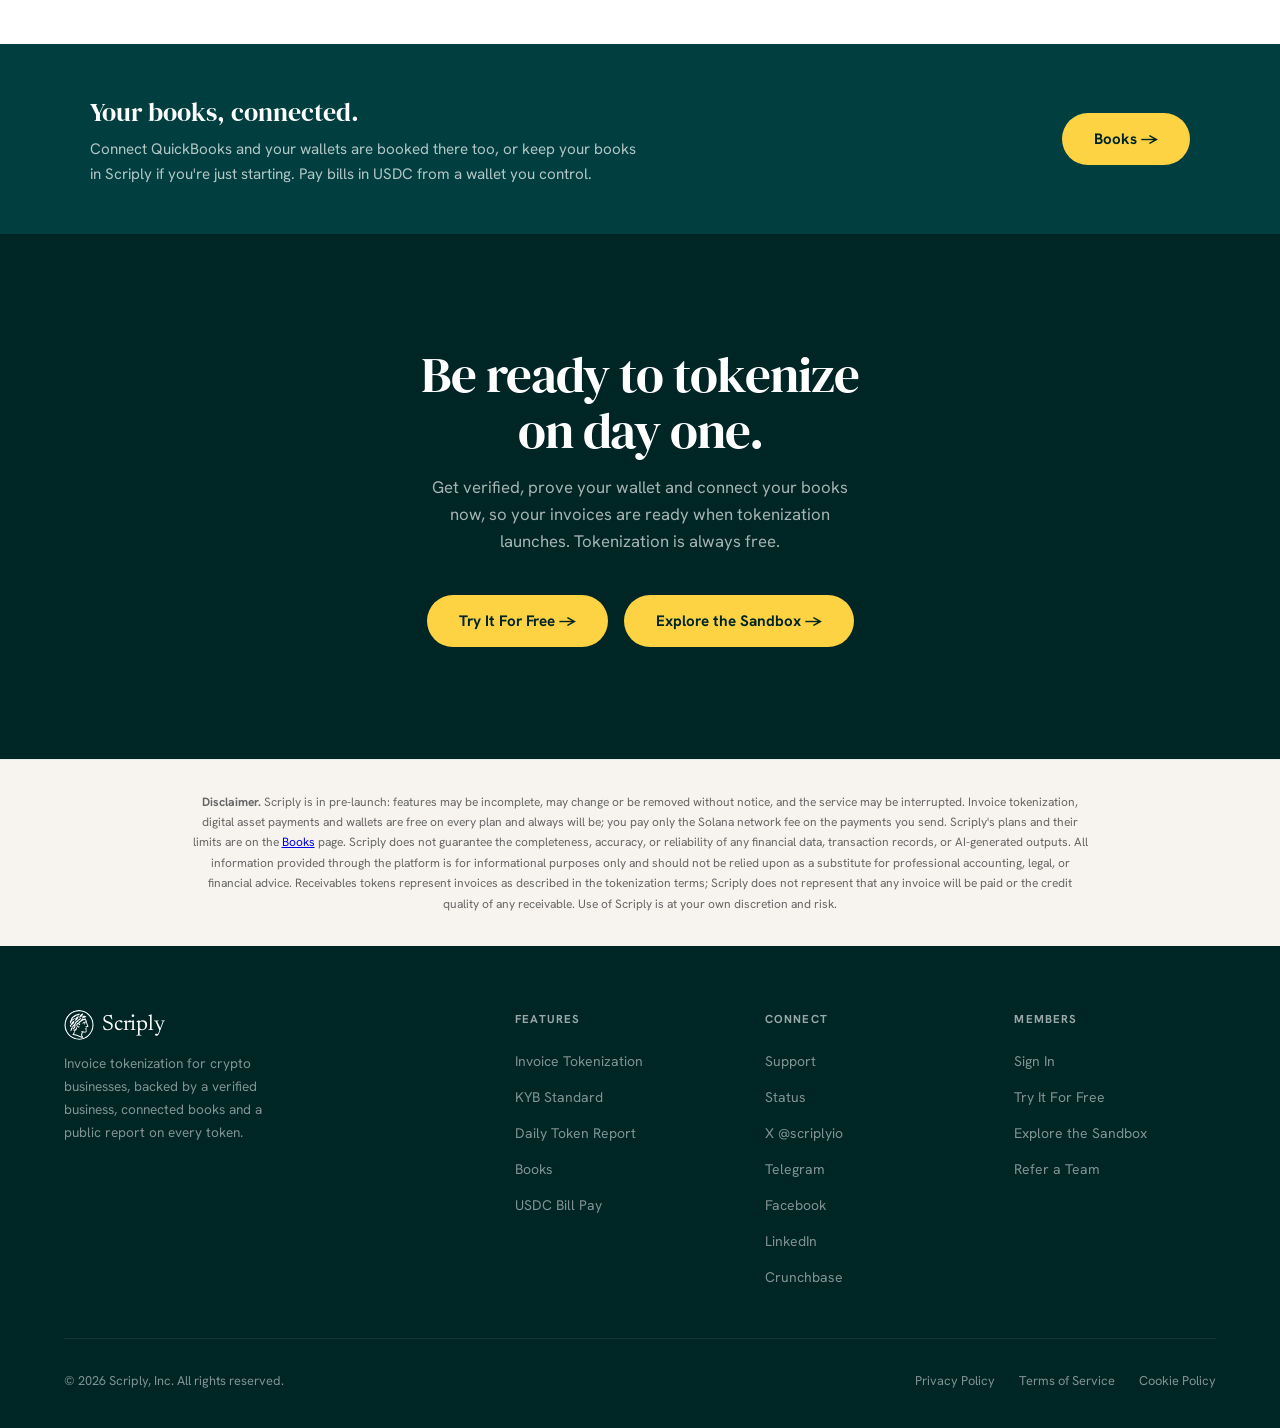
==== commit d28b32ed: "Chart how tokenizing leads to borrowing, and show the signed snapshot How It Works gains a swimlane " ====
--- a/index.html
+++ b/index.html
@@ -126,31 +126,154 @@
   <section class="how-it-works" id="how">
     <div class="section-header">
       <span class="section-eyebrow">How It Works</span>
-      <h2 class="section-title">A token is only worth<br />the invoice behind it.</h2>
-      <p class="section-sub">Before anything mints, we verify you and your wallet, and read your books for what's really owed.</p>
-    </div>
-    <div class="flow-steps">
+      <h2 class="section-title">From an invoice to a loan,<br />with facts anyone can check.</h2>
+      <p class="section-sub">We verify you and read your books before anything mints. A lender's program checks the token's numbers on-chain and decides by its own rules.</p>
+    </div>
+
+    <figure class="flow">
+      <div class="flow-scroll">
+        <svg viewBox="0 0 1190 440" role="img" aria-label="Flow: the business and its people pass KYB and KYC, and Scriply attests its wallet on Solana; an invoice is checked and minted as tokens to the business's wallet; Scriply signs a snapshot of the token report's numbers; the business pledges the tokens to a lender's program, which checks the attestation, checks the snapshot's signature and lends USDC; when the customer pays, the business repays and the tokens return and burn.">
+          <defs>
+            <marker id="ah" viewBox="0 0 10 10" refX="9" refY="5" markerWidth="7" markerHeight="7" orient="auto-start-reverse"><path class="ah" d="M0 0 L10 5 L0 10 z"/></marker>
+            <marker id="ahn" viewBox="0 0 10 10" refX="9" refY="5" markerWidth="7" markerHeight="7" orient="auto-start-reverse"><path class="ah-next" d="M0 0 L10 5 L0 10 z"/></marker>
+          </defs>
+
+          <!-- Lanes -->
+          <rect class="lane-a" x="0" y="30" width="1190" height="100"/>
+          <rect class="lane-b" x="0" y="130" width="1190" height="100"/>
+          <rect class="lane-a" x="0" y="230" width="1190" height="100"/>
+          <rect class="lane-b" x="0" y="330" width="1190" height="100"/>
+          <text class="lane-label" x="12" y="84">Your business</text>
+          <text class="lane-label" x="12" y="184" translate="no">Scriply</text>
+          <text class="lane-label" x="12" y="284" translate="no">Solana</text>
+          <text class="lane-label" x="12" y="378">Lender's</text>
+          <text class="lane-label" x="12" y="393">program</text>
+
+          <!-- What's next: borrowing and repaying -->
+          <rect class="next-zone" x="842" y="26" width="338" height="408" rx="10"/>
+
+          <!-- Column headers -->
+          <text class="col-label" x="210" y="18" text-anchor="middle">Verify</text>
+          <text class="col-label" x="480" y="18" text-anchor="middle">Tokenize</text>
+          <text class="col-label" x="750" y="18" text-anchor="middle">Publish</text>
+          <text class="next-label" x="930" y="18" text-anchor="middle">Borrow</text>
+          <text class="next-label" x="1110" y="18" text-anchor="middle">Repay</text>
+
+          <!-- Edges: verify -->
+          <path class="edge" d="M210 106 V150" marker-end="url(#ah)"/>
+          <text class="el" x="218" y="132">you apply</text>
+          <path class="edge" d="M210 206 V250" marker-end="url(#ah)"/>
+          <text class="el" x="218" y="232">attests your wallet</text>
+
+          <!-- Edges: tokenize and publish -->
+          <path class="edge" d="M465 80 H570 V150" marker-end="url(#ah)"/>
+          <text class="el" x="517" y="72" text-anchor="middle">you choose it</text>
+          <path class="edge" d="M570 206 V250" marker-end="url(#ah)"/>
+          <text class="el" x="578" y="232">mints</text>
+          <path class="edge" d="M645 180 H671" marker-end="url(#ah)"/>
+          <path class="edge" d="M750 206 V250" marker-end="url(#ah)"/>
+          <text class="el" x="758" y="232">we sign</text>
+
+          <!-- Edges: borrow and repay -->
+          <path class="edge-next" d="M570 306 V380 H851" marker-end="url(#ahn)"/>
+          <text class="el" x="710" y="372" text-anchor="middle">you pledge the tokens</text>
+          <path class="edge-next" d="M210 306 V420 H930 V410" marker-end="url(#ahn)"/>
+          <text class="el" x="570" y="414" text-anchor="middle">checks your wallet's attestation</text>
+          <path class="edge-next" d="M825 280 H890 V350" marker-end="url(#ahn)"/>
+          <text class="el" x="870" y="268" text-anchor="middle">read at borrow</text>
+          <path class="edge-next" d="M970 354 V110" marker-end="url(#ahn)"/>
+          <text class="el" x="978" y="232">lends USDC</text>
+          <path class="edge-next" d="M1110 106 V350" marker-end="url(#ahn)"/>
+          <text class="el" x="1118" y="232">you repay</text>
+
+          <!-- Nodes: verify -->
+          <rect class="node" x="135" y="54" width="150" height="52" rx="8"/>
+          <text class="t" x="210" y="76" text-anchor="middle">Your business</text>
+          <text class="s" x="210" y="93" text-anchor="middle">and the people behind it</text>
+
+          <rect class="node" x="135" y="154" width="150" height="52" rx="8"/>
+          <text class="t" x="210" y="176" text-anchor="middle">KYB and KYC</text>
+          <text class="s" x="210" y="193" text-anchor="middle">business, owners, IDs</text>
+
+          <rect class="node" x="135" y="254" width="150" height="52" rx="8"/>
+          <text class="t" x="210" y="276" text-anchor="middle">Wallet attestation</text>
+          <text class="s" x="210" y="293" text-anchor="middle">a verified business, on-chain</text>
+
+          <!-- Nodes: tokenize and publish -->
+          <rect class="node" x="315" y="54" width="150" height="52" rx="8"/>
+          <text class="t" x="390" y="76" text-anchor="middle">Invoice INV-1042</text>
+          <text class="s" x="390" y="93" text-anchor="middle">$1,250 your customer owes</text>
+
+          <rect class="node" x="495" y="154" width="150" height="52" rx="8"/>
+          <text class="t" x="570" y="176" text-anchor="middle">Check and mint</text>
+          <text class="s" x="570" y="193" text-anchor="middle">invoice, customer, duplicates</text>
+
+          <rect class="node" x="495" y="254" width="150" height="52" rx="8"/>
+          <text class="t" x="570" y="276" text-anchor="middle">1,250 tokens</text>
+          <text class="s" x="570" y="293" text-anchor="middle">in your wallet</text>
+
+          <rect class="node" x="675" y="154" width="150" height="52" rx="8"/>
+          <text class="t" x="750" y="176" text-anchor="middle">Token report</text>
+          <text class="s" x="750" y="193" text-anchor="middle">totals, aging, burn debt</text>
+
+          <rect class="node" x="675" y="254" width="150" height="52" rx="8"/>
+          <text class="t" x="750" y="276" text-anchor="middle">Signed snapshot</text>
+          <text class="s" x="750" y="293" text-anchor="middle">the numbers, our signature</text>
+
+          <!-- Nodes: borrow and repay -->
+          <rect class="node-next" x="855" y="354" width="150" height="52" rx="8"/>
+          <text class="t" x="930" y="376" text-anchor="middle">Lender's rules</text>
+          <text class="s" x="930" y="393" text-anchor="middle">150% collateral, cap, term</text>
+
+          <rect class="node-next" x="855" y="54" width="150" height="52" rx="8"/>
+          <text class="t" x="930" y="76" text-anchor="middle">USDC in your wallet</text>
+          <text class="s" x="930" y="93" text-anchor="middle">up to $833 on 1,250</text>
+
+          <rect class="node-next" x="1035" y="54" width="150" height="52" rx="8"/>
+          <text class="t" x="1110" y="76" text-anchor="middle">Acme pays you</text>
+          <text class="s" x="1110" y="93" text-anchor="middle">the invoice is settled</text>
+
+          <rect class="node-next" x="1035" y="354" width="150" height="52" rx="8"/>
+          <text class="t" x="1110" y="376" text-anchor="middle">Loan closed</text>
+          <text class="s" x="1110" y="393" text-anchor="middle">tokens return, then burn</text>
+        </svg>
+      </div>
+      <figcaption><span translate="no">Scriply</span> verifies and reports the facts; the lender's program decides whether to lend and how much. Borrowing, in yellow, is planned and runs on devnet first. Example values.</figcaption>
+    </figure>
+
+    <div class="flow-steps flow-steps-six">
       <div class="flow-step">
         <div class="step-number">1</div>
-        <h3>Get verified</h3>
-        <p>Your business, its owners and who runs it, screened against sanctions lists.</p>
+        <h3>Verify your business</h3>
+        <p>KYB: registration, good standing and EIN, checked by a person, and screened against sanctions lists.</p>
       </div>
       <div class="flow-step">
         <div class="step-number">2</div>
-        <h3>Prove your wallet</h3>
-        <p>Sign with the wallet your tokens go to. <span translate="no">Scriply</span> never holds its keys.</p>
+        <h3>Verify its people</h3>
+        <p>KYC: every 25%+ owner and a control person, by a government ID check or a reviewer.</p>
       </div>
       <div class="flow-step">
         <div class="step-number">3</div>
+        <h3>Prove your wallet</h3>
+        <p>Sign with the wallet your tokens go to, and we attest it on <span translate="no">Solana</span>. <span translate="no">Scriply</span> never holds its keys.</p>
+      </div>
+      <div class="flow-step">
+        <div class="step-number">4</div>
         <h3>Connect your books</h3>
         <p><span translate="no">QuickBooks</span>, or books in <span translate="no">Scriply</span>: where we see each invoice and its payment.</p>
       </div>
       <div class="flow-step">
-        <div class="step-number">4</div>
+        <div class="step-number">5</div>
         <h3>Tokenize, and we report</h3>
-        <p>Pick the invoices to tokenize. Each token's health is published daily.</p>
-      </div>
-    </div>
+        <p>Pick the invoices to tokenize. Each token's numbers are public, and signed by us for any program to check.</p>
+      </div>
+      <div class="flow-step">
+        <div class="step-number">6</div>
+        <h3>Borrow against them*</h3>
+        <p>Pledge your tokens to a lender's program. Its rules check your attestation and our signed snapshot, then lend USDC.</p>
+      </div>
+    </div>
+    <p class="footnote">*Planned, and not available yet.</p>
   </section>
 
   <!-- KYB STANDARD -->
@@ -327,6 +450,68 @@
     <div class="not-promised">
       <strong>What the report doesn't promise.</strong> We stand behind how each token is made, not whether customers pay. That's for whoever relies on it to judge.
     </div>
+  </section>
+
+  <!-- SIGNED SNAPSHOT -->
+  <section class="snapshot" id="snapshot">
+    <div class="section-header">
+      <span class="section-eyebrow">The Signed Snapshot</span>
+      <h2 class="section-title">The same numbers,<br />readable by any program.</h2>
+      <p class="section-sub">Every token will publish the same fields, signed by <span translate="no">Scriply</span>, so a lender integrates once and can read any of our tokens. No oracle network, and no fee to anyone.</p>
+      <span class="coming-soon-badge snapshot-badge">Draft schema</span>
+    </div>
+
+    <div class="snapshot-layout">
+      <div class="snapshot-table">
+        <table>
+          <thead><tr><th>Field</th><th>What it is</th><th class="num">Example</th></tr></thead>
+          <tbody>
+            <tr class="group"><td colspan="3">Supply and backing</td></tr>
+            <tr><td><code>networkSupply</code></td><td class="desc">Tokens on this network, which a program can check against the chain itself.</td><td class="num">184250</td></tr>
+            <tr><td><code>outstandingUnits</code></td><td class="desc">Tokens backed by invoices still owed, on every network. One token is one dollar.</td><td class="num">184250</td></tr>
+            <tr><td><code>burnDebt</code></td><td class="desc">Tokens due to burn that haven't yet. Above 0, the token is under-backed.</td><td class="num">0</td></tr>
+            <tr><td><code>burnDebtOverdue</code></td><td class="desc"><code>1</code> once burn debt is past its grace period, else <code>0</code>. A lender stops accepting the token.</td><td class="num">0</td></tr>
+            <tr class="group"><td colspan="3">Aging: owed, by days past due</td></tr>
+            <tr><td><code>agingCurrent</code></td><td class="desc">Not yet due.</td><td class="num">132400</td></tr>
+            <tr><td><code>agingDays1To30</code></td><td class="desc">1 to 30 days past due.</td><td class="num">38150</td></tr>
+            <tr><td><code>agingDays31To60</code></td><td class="desc">31 to 60 days past due.</td><td class="num">9800</td></tr>
+            <tr><td><code>agingDays61To90</code></td><td class="desc">61 to 90 days past due.</td><td class="num">3900</td></tr>
+            <tr><td><code>agingOver90</code></td><td class="desc">More than 90 days past due.</td><td class="num">0</td></tr>
+            <tr class="group"><td colspan="3">Risk</td></tr>
+            <tr><td><code>concentrationIndex</code></td><td class="desc">How concentrated customers are, near 0 (spread out) to 1 (one customer).</td><td class="num">0.14</td></tr>
+            <tr><td><code>disputedShare</code></td><td class="desc">Share of what's owed on invoices the customer disputes.</td><td class="num">0.03</td></tr>
+          </tbody>
+        </table>
+      </div>
+
+      <div class="snapshot-side">
+        <div class="payload">
+          <div class="payload-head"><code>GET …/receivables-tokens/sol/Ah8c…RXdRY/oracle</code><span>Example token</span></div>
+<pre>{
+  "version": 1,
+  "network": "sol",
+  "mint": "Ah8c…RXdRY",
+  "asOf": "2026-11-07T18:04:00Z",
+  "reportSha256": "9f2c…e41a",
+  "values": {
+    "networkSupply": "184250",
+    "burnDebtOverdue": 0,
+    …
+  },
+  "message": "AQBzb2wAAAAA…",
+  "signature": "3xQm…Vb9",
+  "signer": "SCRPor4c…Le"
+}</pre>
+        </div>
+        <ul class="snapshot-rules">
+          <li><strong>Every field is a whole number in the signed bytes.</strong> Amounts in the token's base units, shares in basis points, a yes or no as <code>1</code> or <code>0</code>.</li>
+          <li><strong>Fields are only ever added at the end.</strong> None is renamed, moved or redefined, so a program written today keeps working.</li>
+          <li><strong>We sign; the borrower submits.</strong> The lender's program checks our signature with <span translate="no">Solana</span>'s Ed25519 program. The borrower's transaction pays, a fraction of a cent.</li>
+          <li><strong>It names its token, its network and its report.</strong> It can't be replayed for another token, and its SHA-256 ties it to the monthly report attested on <span translate="no">Solana</span>.</li>
+        </ul>
+      </div>
+    </div>
+    <p class="footnote">Draft. The fields are tried on devnet and fixed before the first lender on mainnet relies on them.</p>
   </section>
 
   <!-- ATTESTATION -->
--- a/styles.css
+++ b/styles.css
@@ -10,6 +10,8 @@
   --white: #ffffff;
   --cream: #f3eee7;
   --cream-light: #f7f4ef;
+  --honey-ink: #8a6a00;
+  --honey-wash: rgba(253, 211, 68, 0.16);
   --text: #002525;
   --text-mid: #242424;
   --muted: #666666;
@@ -940,6 +942,48 @@
   border-radius: 999px;
 }
 
+/* ── HOW IT WORKS: THE FLOW CHART ── */
+/* One lane per party, one column per stage; borrowing, still planned, in the dashed yellow zone */
+.flow { max-width: 1100px; margin: 0 auto; }
+.flow-scroll { overflow-x: auto; border: 1px solid var(--border-light); border-radius: var(--radius-lg); background: var(--white); padding: 1rem; }
+.flow-scroll svg { display: block; width: 100%; min-width: 880px; height: auto; }
+.flow-scroll .lane-a { fill: var(--white); }
+.flow-scroll .lane-b { fill: var(--brand-light); }
+.flow-scroll .lane-label { fill: var(--muted); font: 600 11px var(--sans); letter-spacing: 0.06em; text-transform: uppercase; }
+.flow-scroll .col-label { fill: var(--brand-mid); font: 700 11px var(--sans); letter-spacing: 0.12em; text-transform: uppercase; }
+.flow-scroll .next-label { fill: var(--honey-ink); font: 700 11px var(--sans); letter-spacing: 0.12em; text-transform: uppercase; }
+.flow-scroll .node { fill: var(--white); stroke: var(--brand-mid); stroke-width: 1.25; }
+.flow-scroll .node-next { fill: var(--white); stroke: var(--honey-ink); stroke-width: 1.25; stroke-dasharray: 4 3; }
+.flow-scroll .t { fill: var(--text); font: 600 13px var(--sans); }
+.flow-scroll .s { fill: var(--muted); font: 400 11px var(--sans); }
+.flow-scroll .edge { fill: none; stroke: var(--brand-mid); stroke-width: 1.5; }
+.flow-scroll .edge-next { fill: none; stroke: var(--honey-ink); stroke-width: 1.5; }
+.flow-scroll .el { fill: var(--text-mid); font: 500 11px var(--sans); }
+.flow-scroll .next-zone { fill: var(--honey-wash); stroke: var(--honey-ink); stroke-width: 1; stroke-dasharray: 5 4; }
+.flow-scroll .ah { fill: var(--brand-mid); }
+.flow-scroll .ah-next { fill: var(--honey-ink); }
+.flow figcaption { text-align: center; color: var(--muted); font-size: 0.9rem; line-height: 1.6; max-width: 640px; margin: 1rem auto 0; }
+.flow-steps-six { grid-template-columns: repeat(3, 1fr); max-width: 1100px; margin-left: auto; margin-right: auto; }
+
+/* ── SIGNED SNAPSHOT ── */
+.snapshot { background: var(--white); padding: 6rem 5%; border-top: 1px solid var(--border-light); }
+.snapshot-badge { margin: 1.25rem 0 0; }
+.snapshot-layout { display: grid; grid-template-columns: minmax(0, 1.1fr) minmax(0, 1fr); gap: 3rem; max-width: 1100px; margin: 0 auto; align-items: start; }
+.snapshot-table { overflow-x: auto; border: 1px solid var(--border-light); border-radius: var(--radius-lg); background: var(--white); }
+.snapshot-table table { width: 100%; border-collapse: collapse; font-size: 0.88rem; }
+.snapshot-table th, .snapshot-table td { text-align: left; padding: 0.7rem 1rem; border-bottom: 1px solid var(--border-light); vertical-align: top; }
+.snapshot-table tr:last-child td { border-bottom: 0; }
+.snapshot-table th { font-size: 0.72rem; letter-spacing: 0.1em; text-transform: uppercase; color: var(--muted); font-weight: 700; }
+.snapshot-table code { font-family: ui-monospace, SFMono-Regular, Menlo, Consolas, monospace; font-size: 0.82rem; color: var(--brand-mid); font-weight: 600; white-space: nowrap; }
+.snapshot-table .num { font-family: ui-monospace, SFMono-Regular, Menlo, Consolas, monospace; font-variant-numeric: tabular-nums; text-align: right; color: var(--text-mid); white-space: nowrap; }
+.snapshot-table .desc { color: var(--text-mid); line-height: 1.55; }
+.snapshot-table .group td { background: var(--brand-light); font-size: 0.72rem; letter-spacing: 0.1em; text-transform: uppercase; color: var(--brand-mid); font-weight: 700; padding-block: 0.4rem; }
+.snapshot-side { display: flex; flex-direction: column; gap: 1.5rem; min-width: 0; }
+.snapshot-rules { list-style: none; display: flex; flex-direction: column; gap: 1rem; }
+.snapshot-rules li { font-size: 0.9rem; color: var(--text-mid); line-height: 1.6; }
+.snapshot-rules strong { color: var(--text); }
+.snapshot-rules code { font-family: ui-monospace, SFMono-Regular, Menlo, Consolas, monospace; font-size: 0.82rem; color: var(--brand-mid); }
+
 /* ── RESPONSIVE ── */
 @media (max-width: 1024px) {
   .footer-grid { grid-template-columns: 1fr 1fr 1fr; }
@@ -947,7 +991,7 @@
 }
 
 @media (max-width: 900px) {
-  .solutions-grid, .solutions-grid-two, .chains-grid, .props-grid, .reviews-grid, .roadmap-grid, .token-facts, .report-layout { grid-template-columns: 1fr; }
+  .solutions-grid, .solutions-grid-two, .chains-grid, .props-grid, .reviews-grid, .roadmap-grid, .token-facts, .report-layout, .snapshot-layout { grid-template-columns: 1fr; }
   .flow-steps { grid-template-columns: repeat(2, 1fr); }
   .stats-grid { grid-template-columns: repeat(2, 1fr); }
   .nav-toggle { display: inline-flex; }
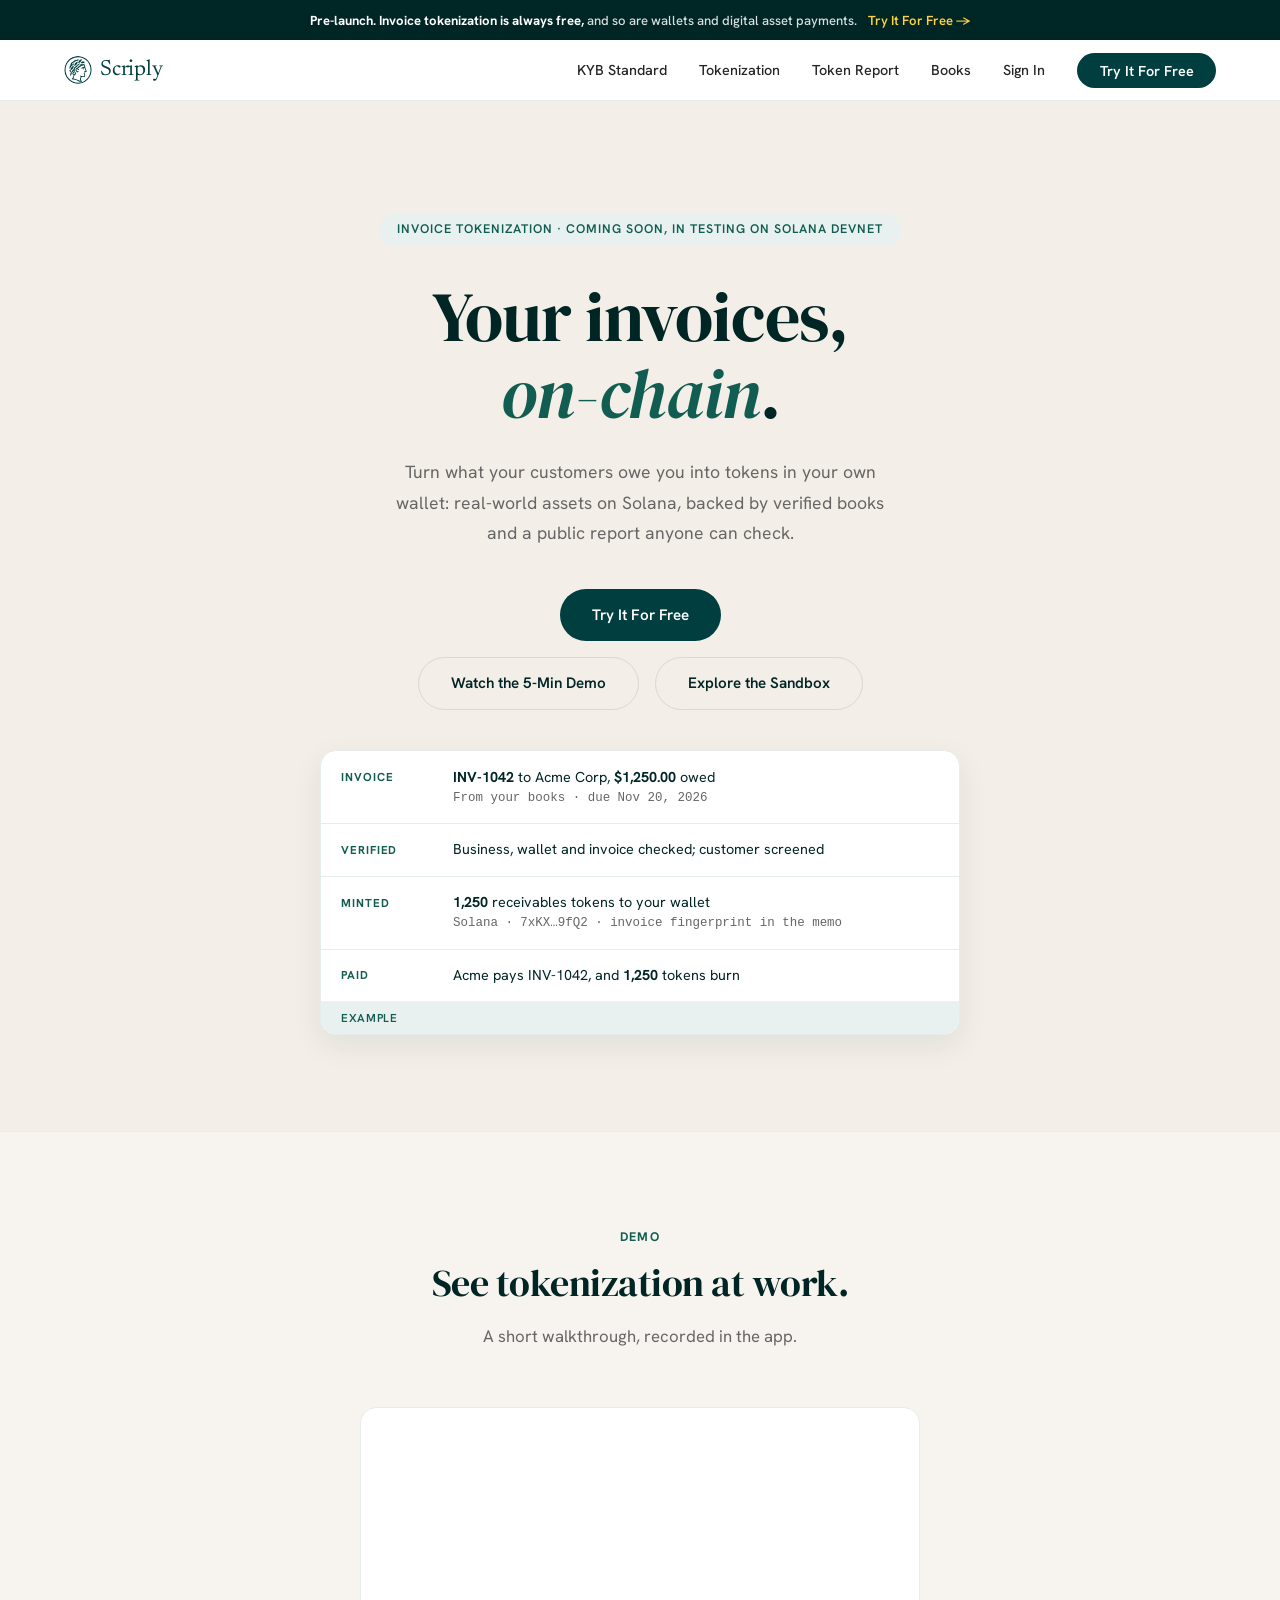
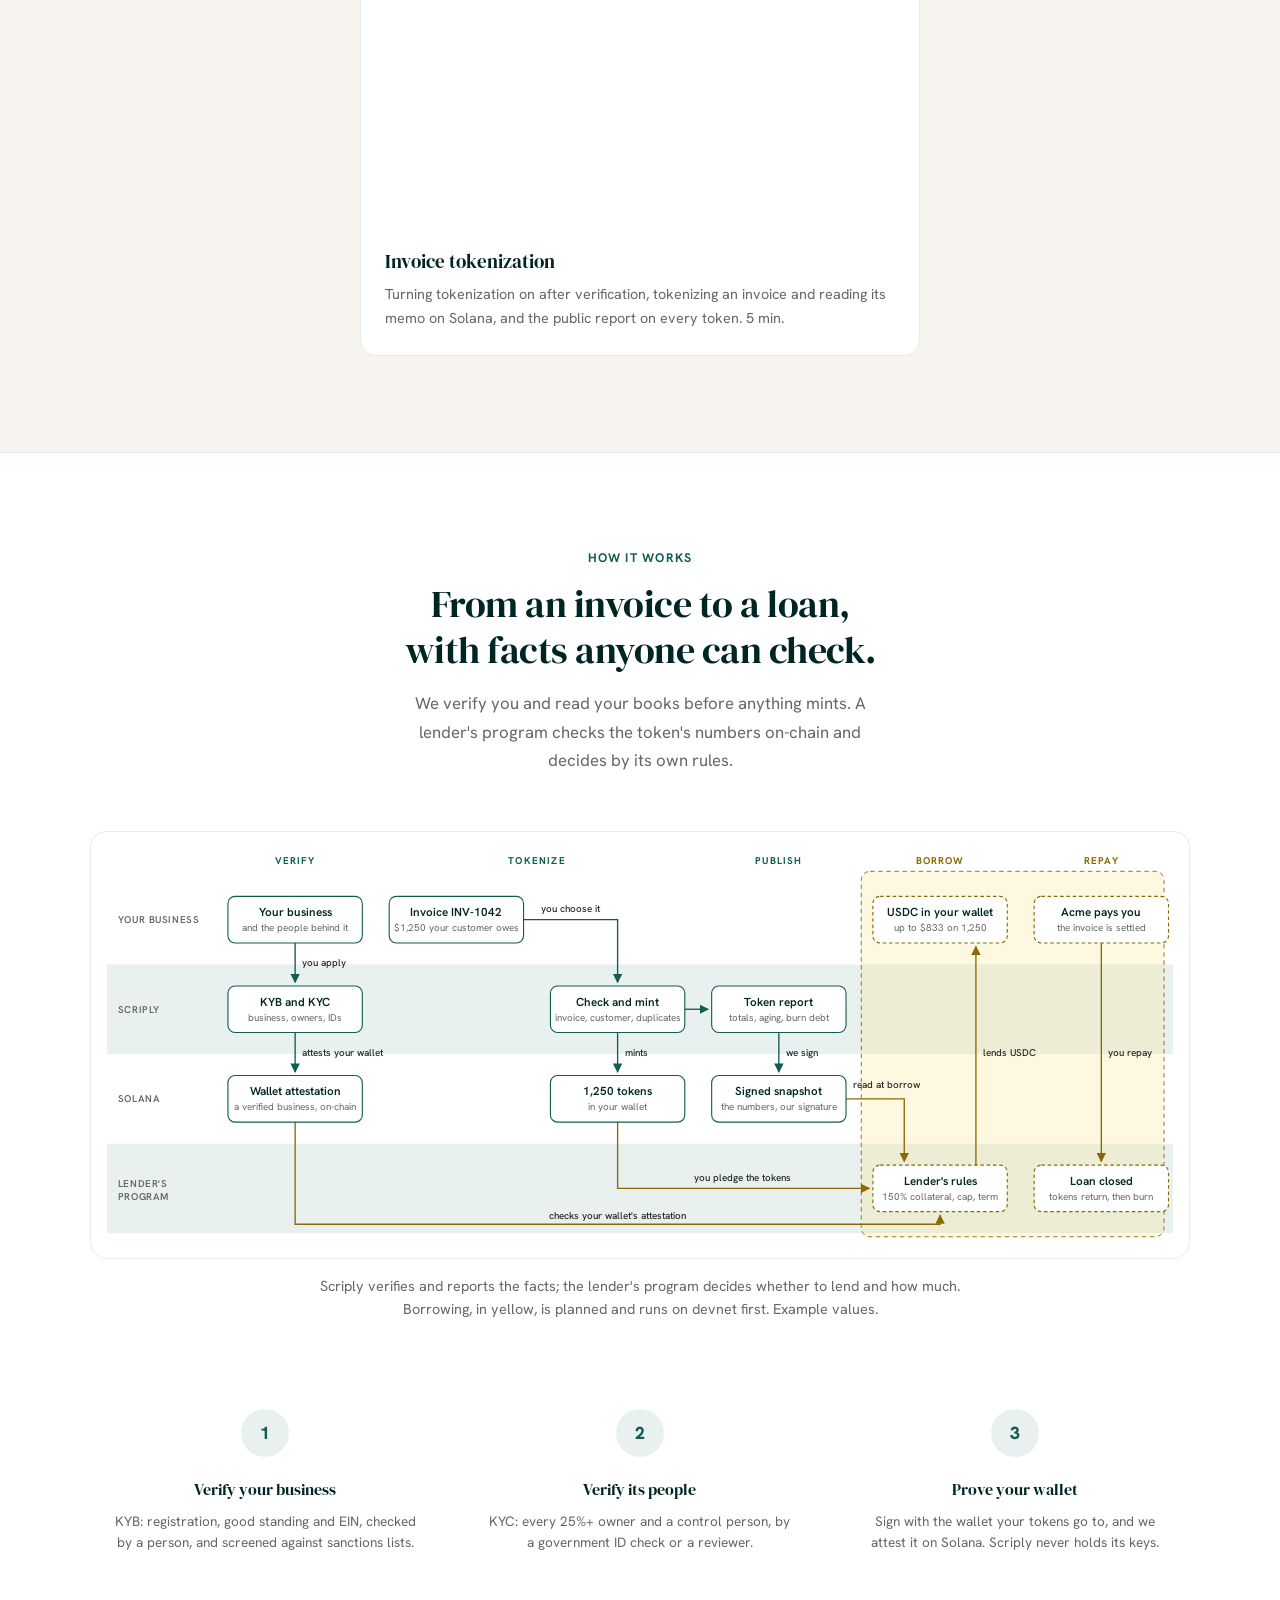
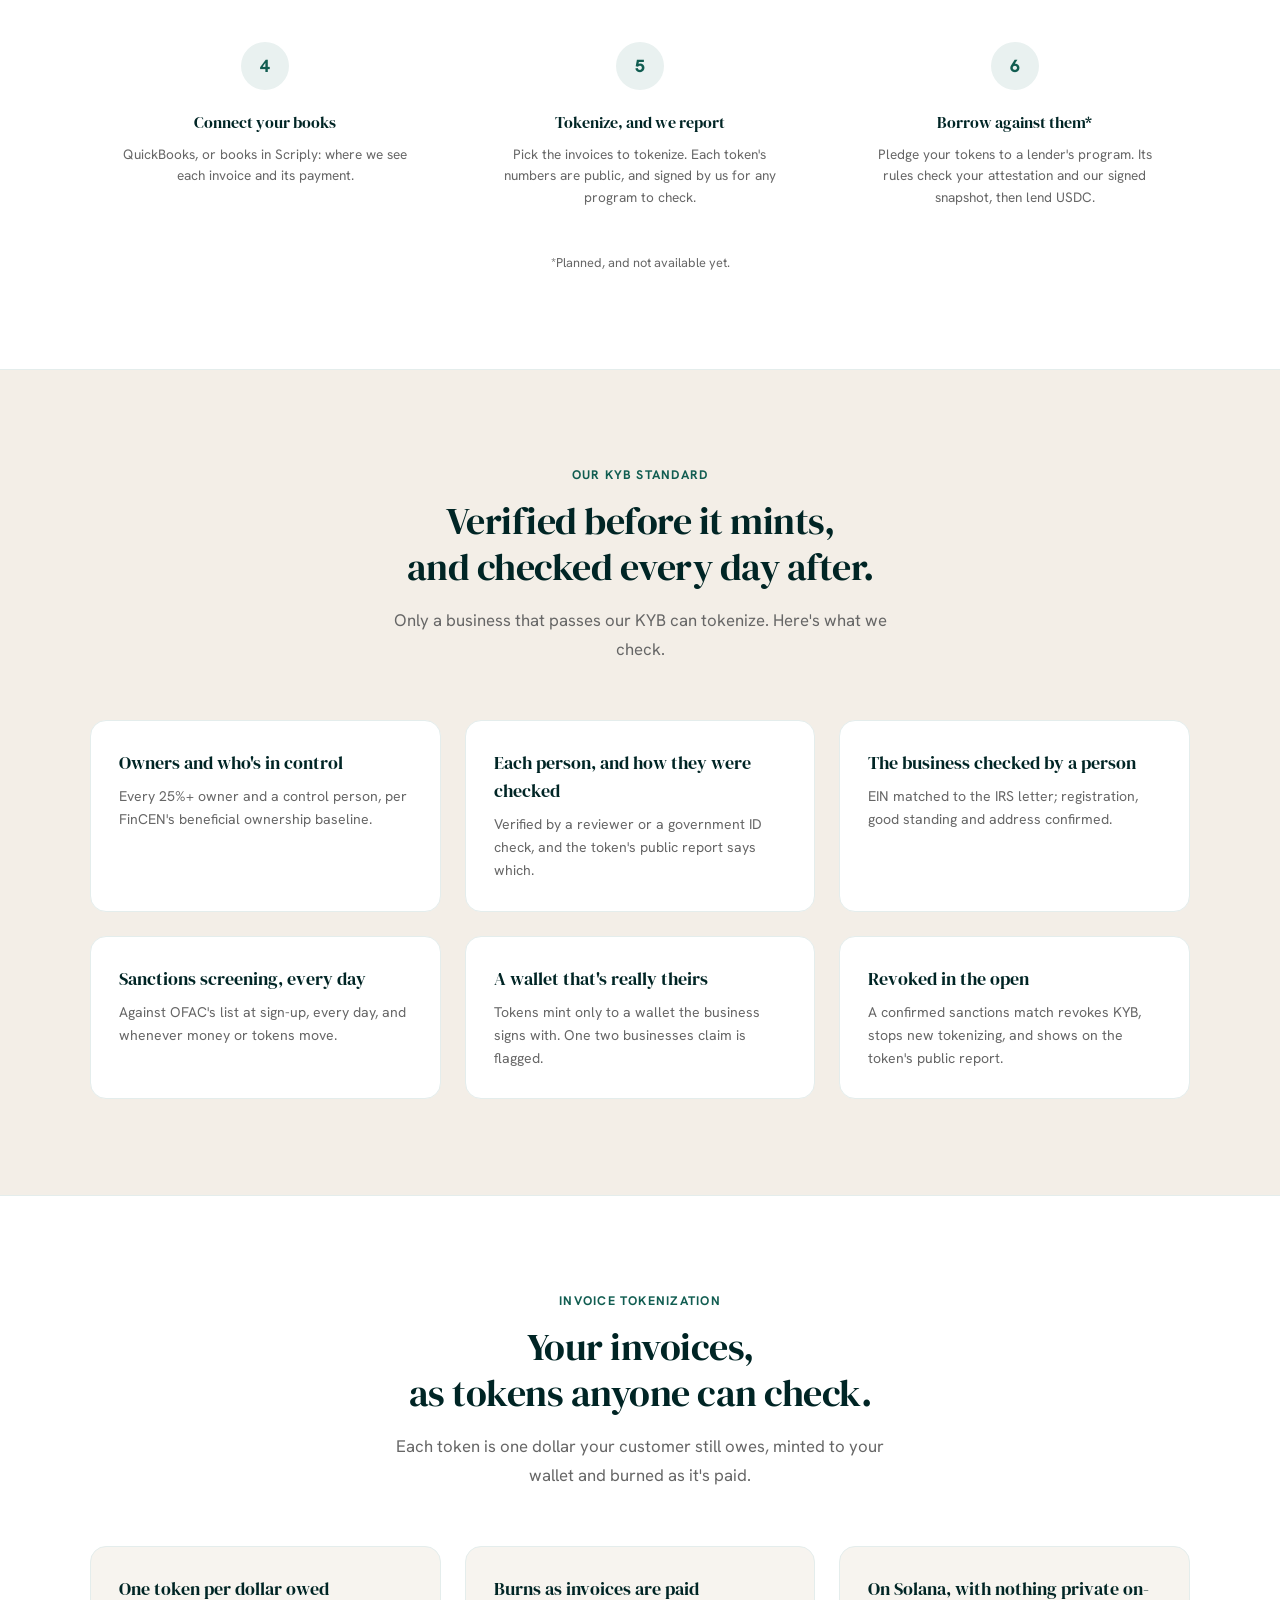
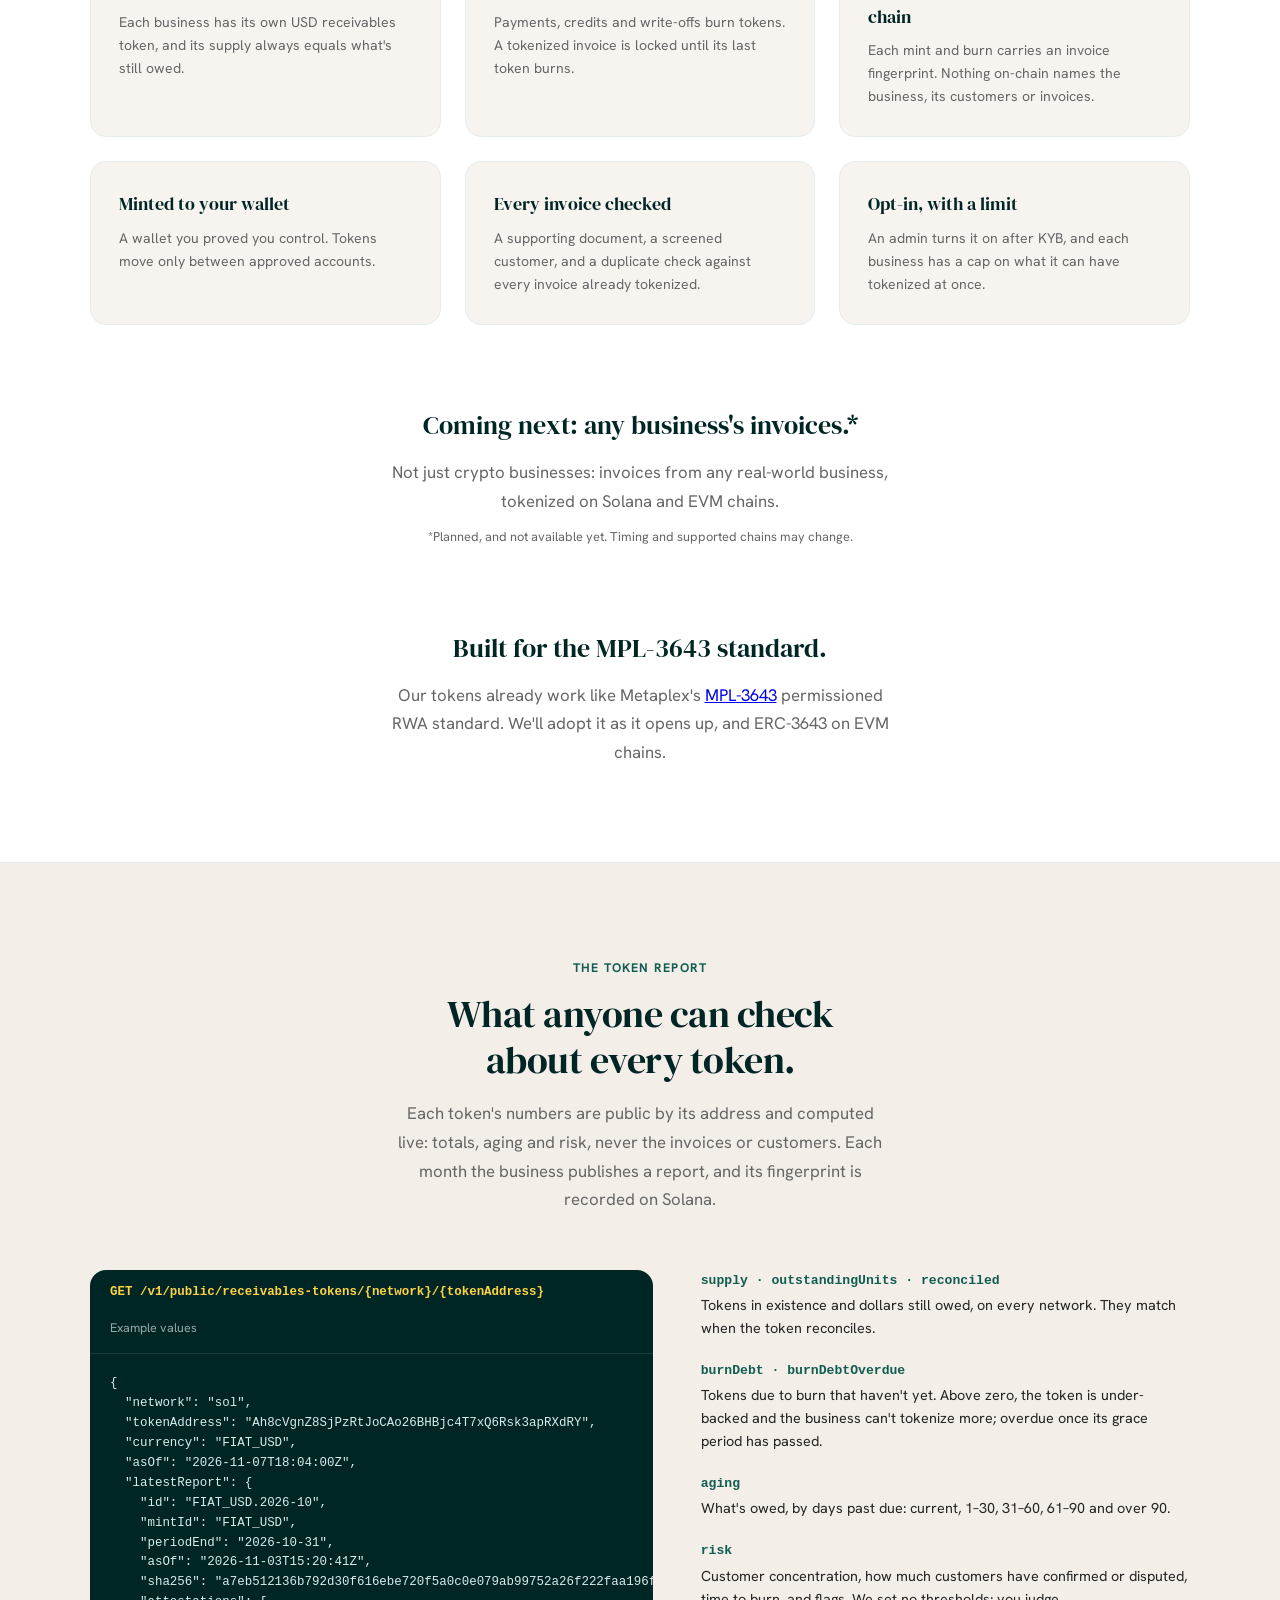
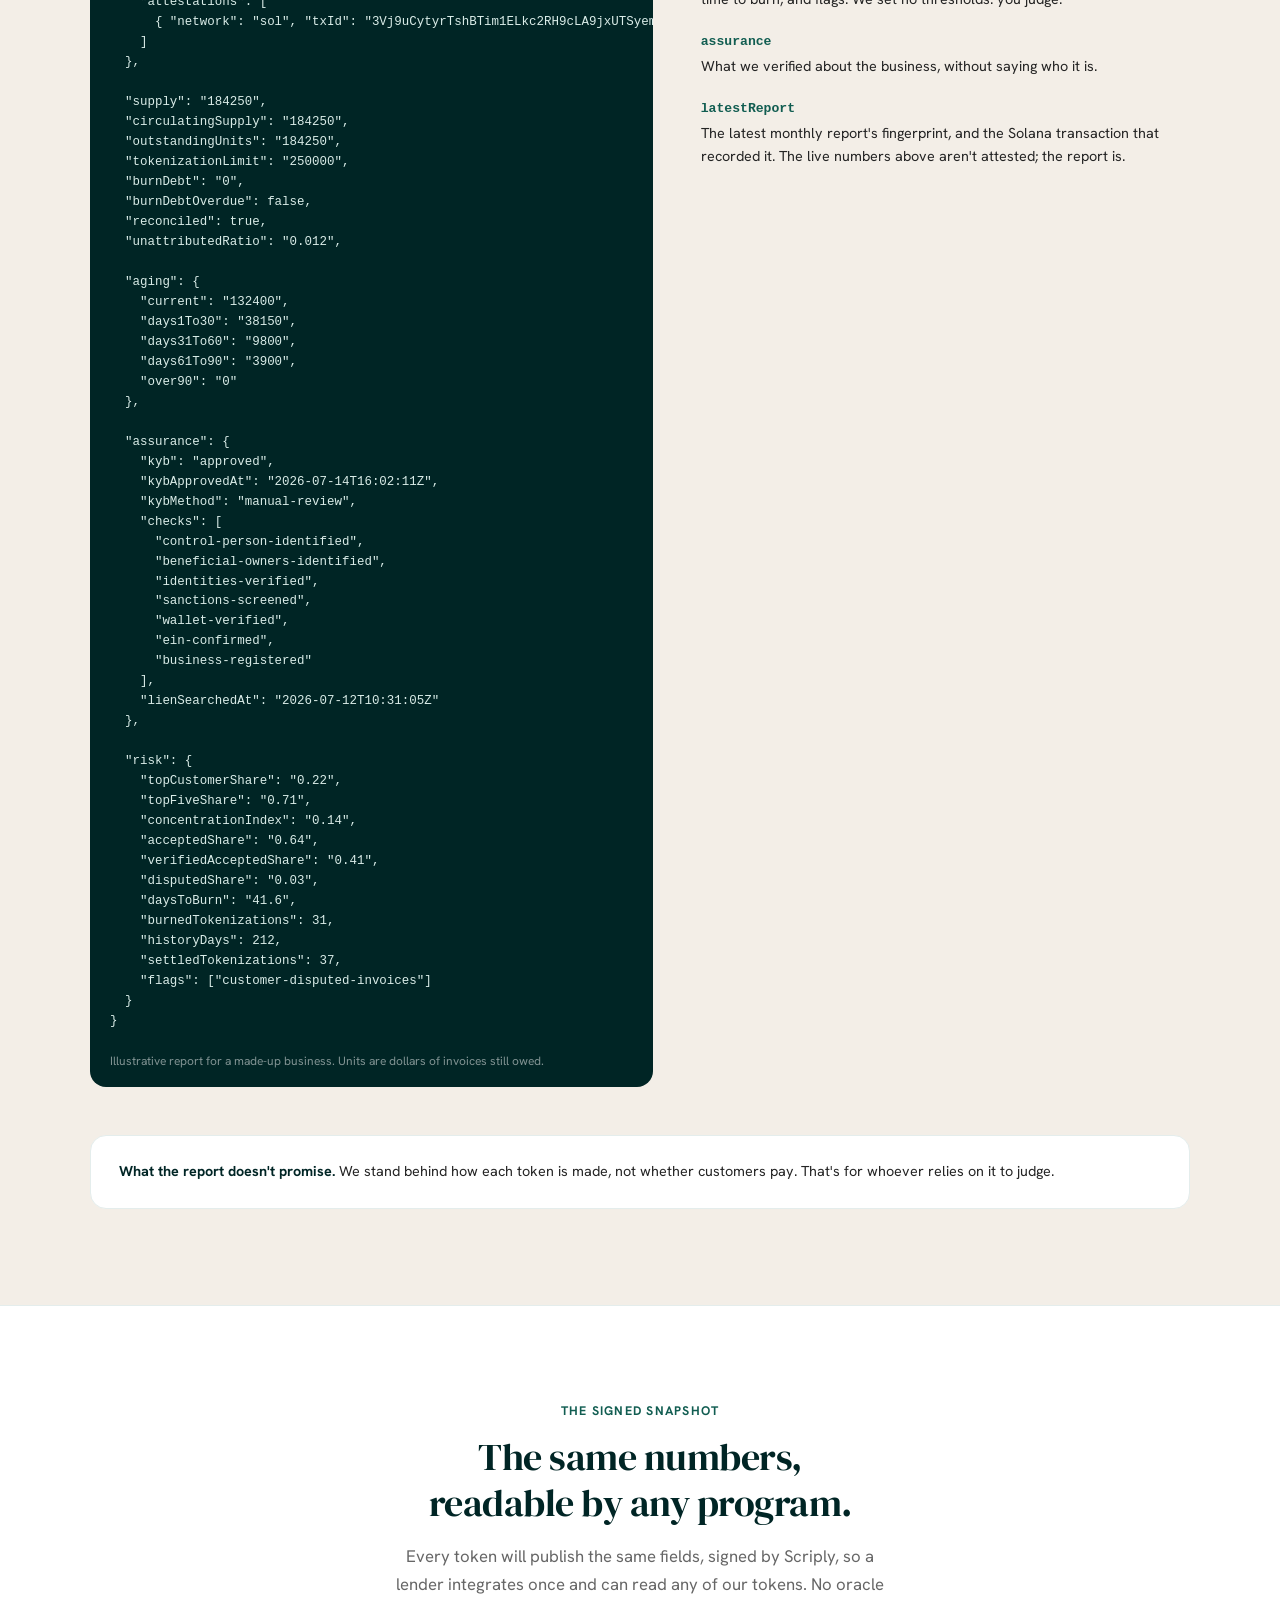
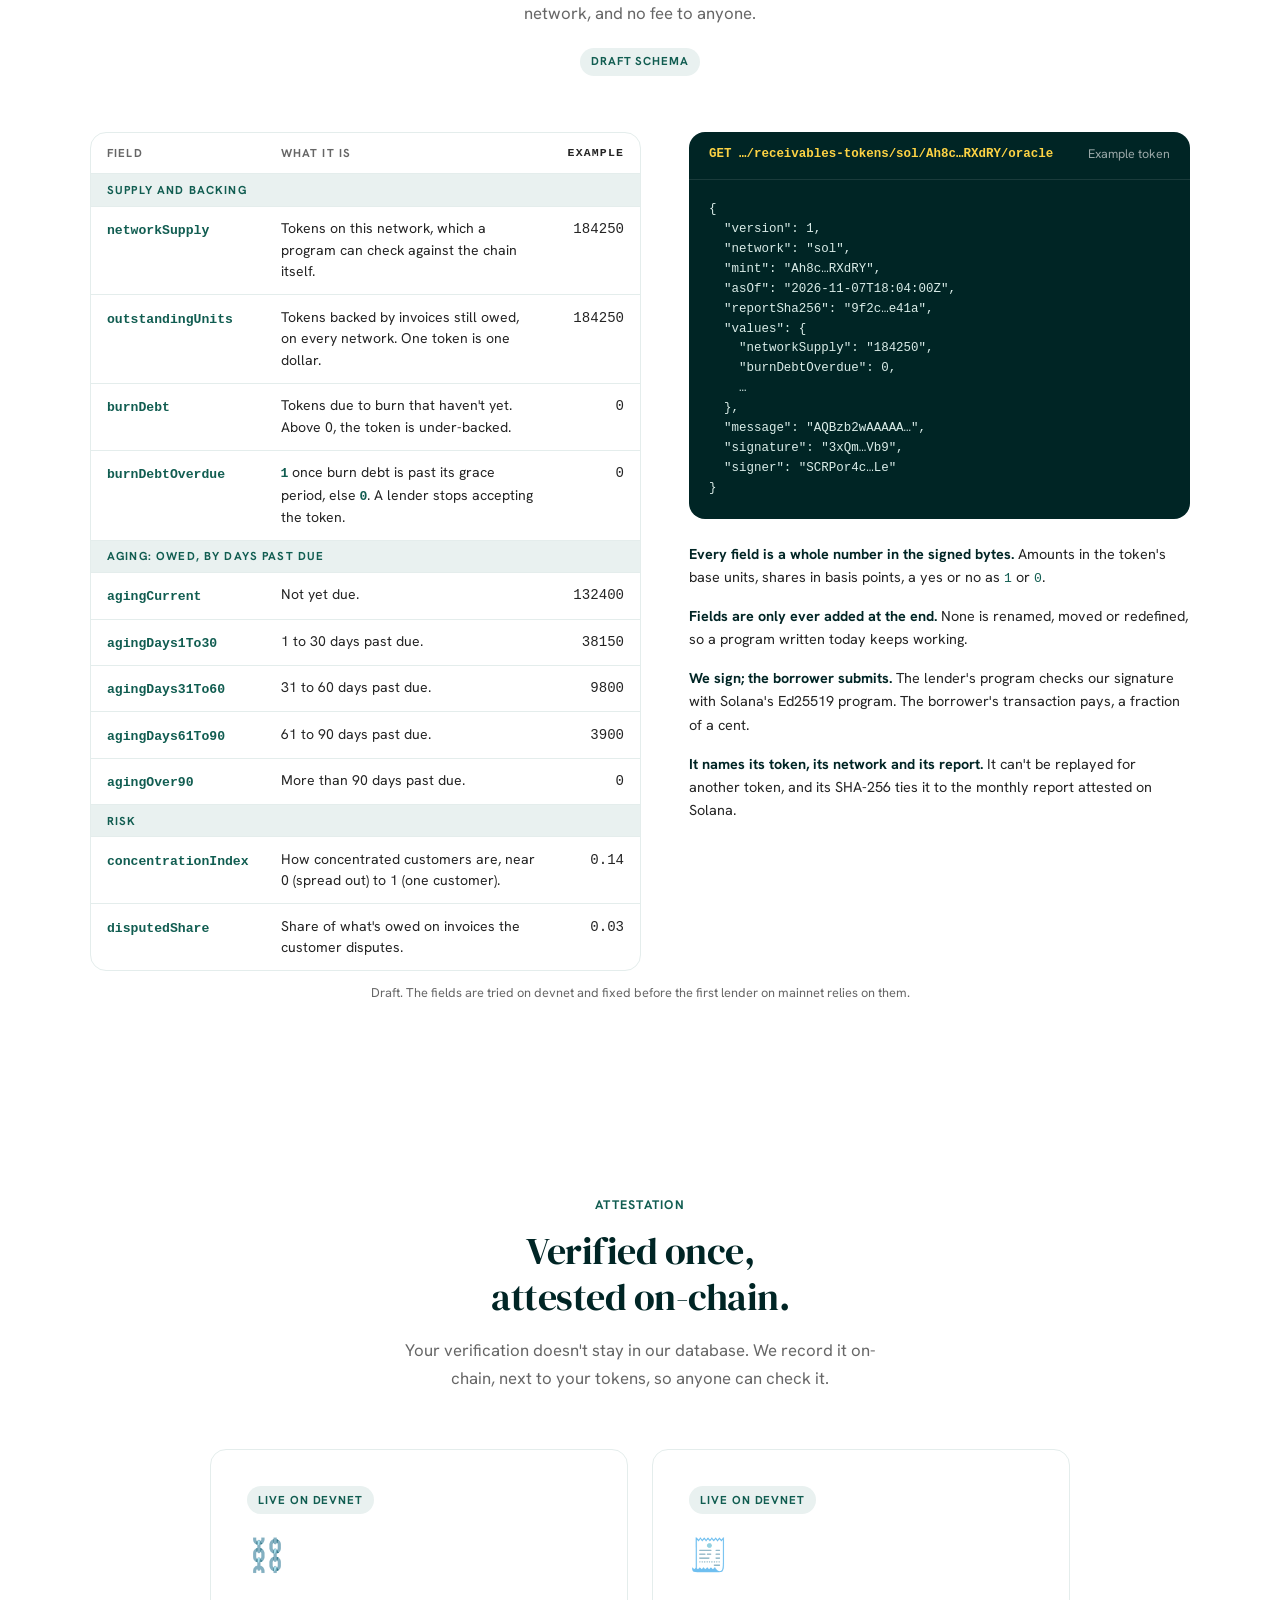
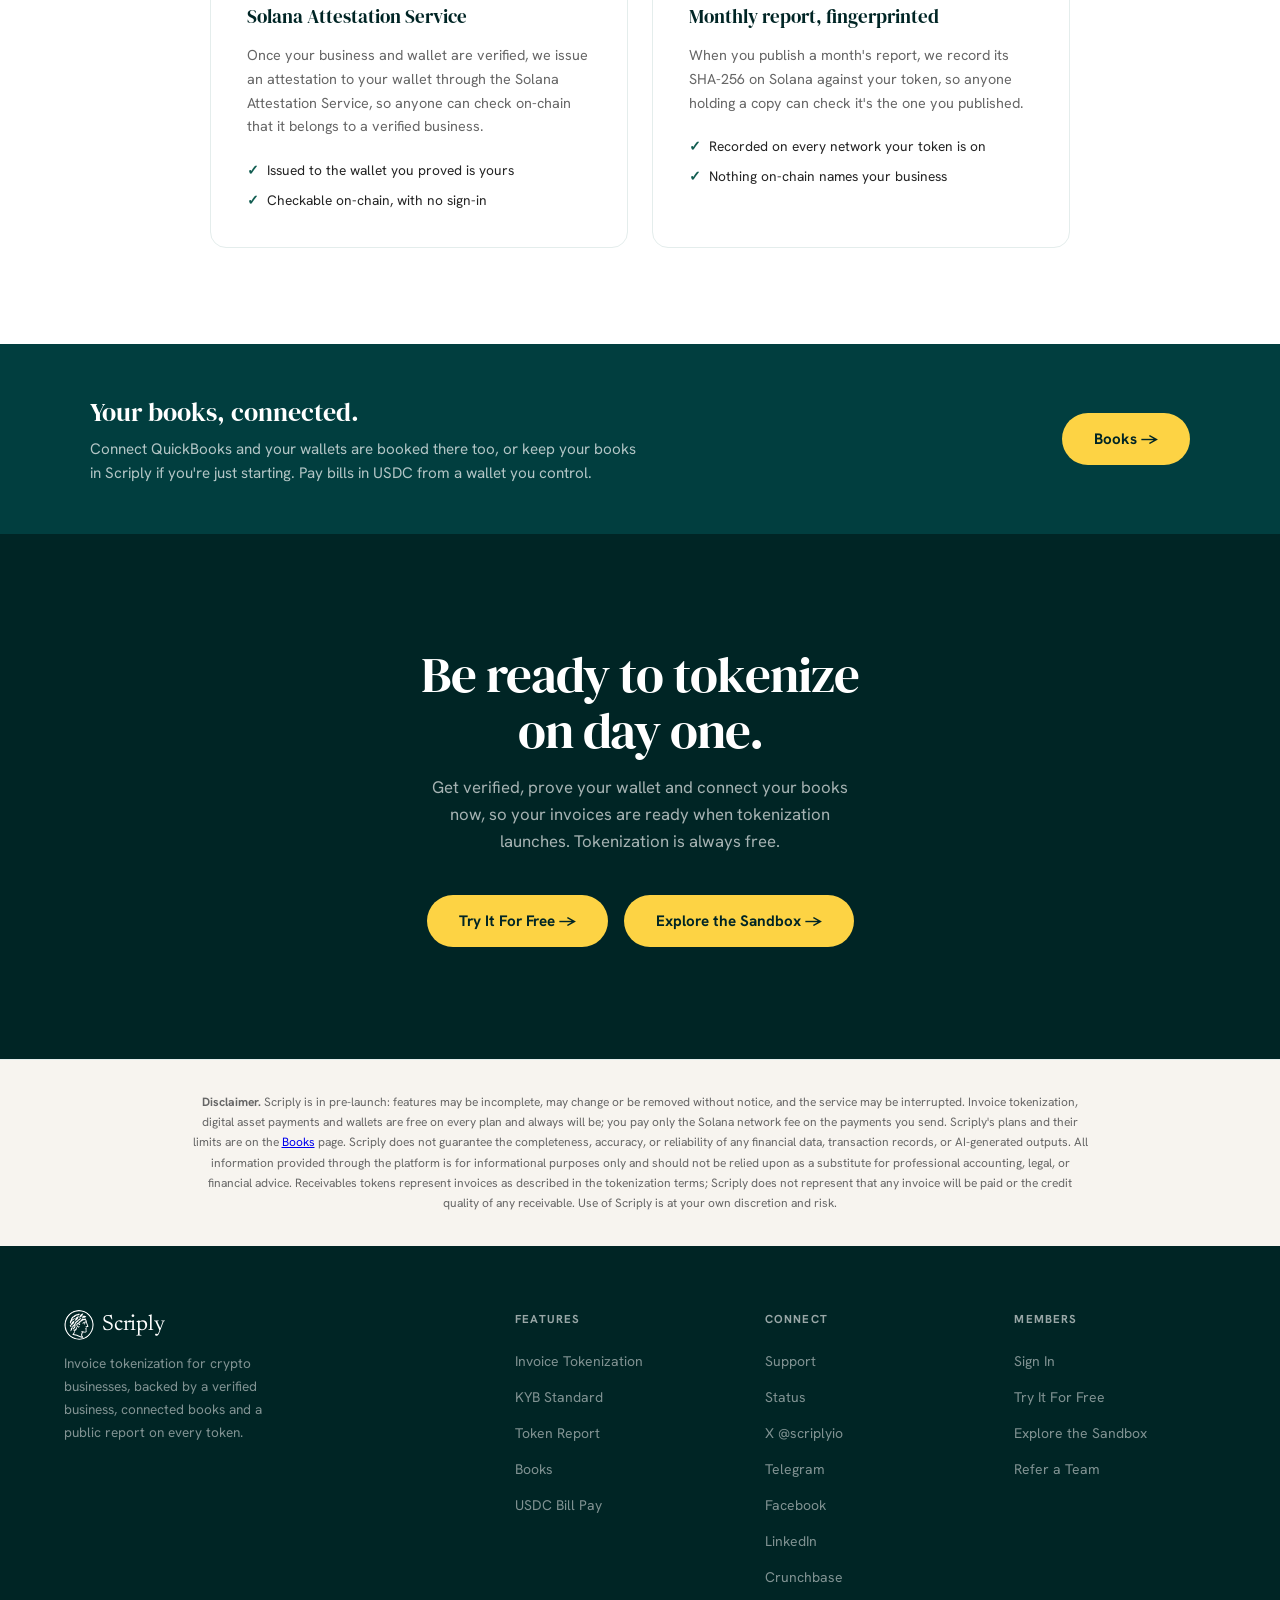
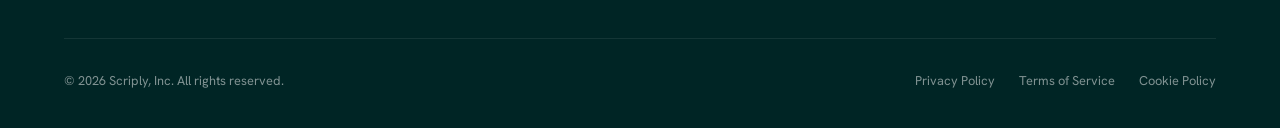
==== commit cf3fcfa6: "Match the report, attestation and bank copy to what the product does Reports are monthly, so the Dai" ====
--- a/index.html
+++ b/index.html
@@ -4,13 +4,13 @@
   <meta charset="UTF-8" />
   <meta name="viewport" content="width=device-width, initial-scale=1.0" />
   <title>Scriply — Invoice Tokenization for Crypto Businesses</title>
-  <meta name="description" content="Turn your invoices into tokens on Solana: real-world assets in your own wallet, backed by a verified business, connected books and a public daily report anyone can check.">
+  <meta name="description" content="Turn your invoices into tokens on Solana: real-world assets in your own wallet, backed by a verified business, connected books and a public report anyone can check.">
   <meta name="theme-color" content="#013e3f">
   <meta property="og:type" content="website">
   <meta property="og:url" content="https://www.scriply.io/">
   <meta property="og:site_name" content="Scriply">
   <meta property="og:title" content="Scriply — Your invoices, on-chain">
-  <meta property="og:description" content="Turn your invoices into tokens on Solana: real-world assets in your own wallet, backed by a verified business, connected books and a public daily report anyone can check.">
+  <meta property="og:description" content="Turn your invoices into tokens on Solana: real-world assets in your own wallet, backed by a verified business, connected books and a public report anyone can check.">
   <meta name="twitter:card" content="summary">
   <link rel="preconnect" href="https://fonts.googleapis.com">
   <link rel="preconnect" href="https://fonts.gstatic.com" crossorigin>
@@ -25,7 +25,7 @@
     "name": "Scriply",
     "url": "https://www.scriply.io/",
     "logo": "https://www.scriply.io/apple-touch-icon.png",
-    "description": "Turn your invoices into tokens on Solana: real-world assets in your own wallet, backed by a verified business, connected books and a public daily report anyone can check.",
+    "description": "Turn your invoices into tokens on Solana: real-world assets in your own wallet, backed by a verified business, connected books and a public report anyone can check.",
     "sameAs": [
       "https://x.com/scriplyio",
       "https://t.me/scriplyio",
@@ -63,7 +63,7 @@
     <ul id="nav-links">
       <li><a href="#kyb">KYB Standard</a></li>
       <li><a href="#tokenization">Tokenization</a></li>
-      <li><a href="#report">Daily Report</a></li>
+      <li><a href="#report">Token Report</a></li>
       <li><a href="/books">Books</a></li>
       <li><a href="https://app.scriply.io">Sign In</a></li>
       <li><a href="https://app.scriply.io" class="nav-cta">Try It For Free</a></li>
@@ -116,7 +116,7 @@
         <iframe src="https://www.loom.com/embed/6c1cb89d6f544f93a5ef069754896e89" title="Invoice tokenization demo" loading="lazy" allowfullscreen></iframe>
         <figcaption>
           <h3>Invoice tokenization</h3>
-          <p>Turning tokenization on after verification, tokenizing an invoice and reading its memo on <span translate="no">Solana</span>, and the daily report on every token. 5 min.</p>
+          <p>Turning tokenization on after verification, tokenizing an invoice and reading its memo on <span translate="no">Solana</span>, and the public report on every token. 5 min.</p>
         </figcaption>
       </figure>
     </div>
@@ -290,7 +290,7 @@
       </div>
       <div class="token-fact">
         <h3>Each person, and how they were checked</h3>
-        <p>Verified by a reviewer or a government ID check, and the daily report says which.</p>
+        <p>Verified by a reviewer or a government ID check, and the token's public report says which.</p>
       </div>
       <div class="token-fact">
         <h3>The business checked by a person</h3>
@@ -306,7 +306,7 @@
       </div>
       <div class="token-fact">
         <h3>Revoked in the open</h3>
-        <p>A confirmed sanctions match revokes KYB, stops new tokenizing, and shows in the next day's report.</p>
+        <p>A confirmed sanctions match revokes KYB, stops new tokenizing, and shows on the token's public report.</p>
       </div>
     </div>
   </section>
@@ -353,12 +353,12 @@
     <p class="section-sub" style="text-align:center">Our tokens already work like <span translate="no">Metaplex</span>'s <a href="https://solanacompass.com/news/metaplex-introduces-mpl-3643-a-permissioned-rwa-token-standard-for-tokenized"><span translate="no">MPL-3643</span></a> permissioned RWA standard. We'll adopt it as it opens up, and <span translate="no">ERC-3643</span> on EVM chains.</p>
   </section>
 
-  <!-- DAILY REPORT -->
+  <!-- TOKEN REPORT -->
   <section class="report" id="report">
     <div class="section-header">
-      <span class="section-eyebrow">The Daily Report</span>
+      <span class="section-eyebrow">The Token Report</span>
       <h2 class="section-title">What anyone can check<br />about every token.</h2>
-      <p class="section-sub">When tokenization launches, each token's report will be public by its address: totals, aging and risk, never the invoices or customers.</p>
+      <p class="section-sub">Each token's numbers are public by its address and computed live: totals, aging and risk, never the invoices or customers. Each month the business publishes a report, and its fingerprint is recorded on <span translate="no">Solana</span>.</p>
     </div>
     <div class="report-layout">
       <div class="payload">
@@ -370,9 +370,17 @@
   "network": "sol",
   "tokenAddress": "Ah8cVgnZ8SjPzRtJoCAo26BHBjc4T7xQ6Rsk3apRXdRY",
   "currency": "FIAT_USD",
-  "asOf": "2026-10-06T00:00:00Z",
-  "sha256": "a7eb512136b792d30f616ebe720f5a0c0e079ab99752a26f222faa196f5bd85f",
-  "attestations": { "sol": "3Vj9uCytyrTshBTim1ELkc2RH9cLA9jxUTSyemENPL8oFgfcbBFFL39gsrdLy3z1g4zQaF8tYR1YzZqv8CqiaNhZ" },
+  "asOf": "2026-11-07T18:04:00Z",
+  "latestReport": {
+    "id": "FIAT_USD.2026-10",
+    "mintId": "FIAT_USD",
+    "periodEnd": "2026-10-31",
+    "asOf": "2026-11-03T15:20:41Z",
+    "sha256": "a7eb512136b792d30f616ebe720f5a0c0e079ab99752a26f222faa196f5bd85f",
+    "attestations": [
+      { "network": "sol", "txId": "3Vj9uCytyrTshBTim1ELkc2RH9cLA9jxUTSyemENPL8oFgfcbBFFL39gsrdLy3z1g4zQaF8tYR1YzZqv8CqiaNhZ" }
+    ]
+  },
 
   "supply": "184250",
   "circulatingSupply": "184250",
@@ -403,19 +411,22 @@
       "wallet-verified",
       "ein-confirmed",
       "business-registered"
-    ]
+    ],
+    "lienSearchedAt": "2026-07-12T10:31:05Z"
   },
 
   "risk": {
     "topCustomerShare": "0.22",
     "topFiveShare": "0.71",
     "concentrationIndex": "0.14",
-    "selfIssuedShare": "0.08",
+    "acceptedShare": "0.64",
+    "verifiedAcceptedShare": "0.41",
+    "disputedShare": "0.03",
     "daysToBurn": "41.6",
     "burnedTokenizations": 31,
     "historyDays": 212,
     "settledTokenizations": 37,
-    "flags": ["self-issued-invoices"]
+    "flags": ["customer-disputed-invoices"]
   }
 }</pre>
         <p class="payload-note">Illustrative report for a made-up business. Units are dollars of invoices still owed.</p>
@@ -423,11 +434,11 @@
       <dl class="fields">
         <div>
           <dt>supply · outstandingUnits · reconciled</dt>
-          <dd>Tokens in existence and dollars still owed. They match when the report reconciles.</dd>
+          <dd>Tokens in existence and dollars still owed, on every network. They match when the token reconciles.</dd>
         </div>
         <div>
-          <dt>burnDebt</dt>
-          <dd>Tokens due to burn that couldn't yet. Above zero, the token is under-backed and the business can't tokenize more.</dd>
+          <dt>burnDebt · burnDebtOverdue</dt>
+          <dd>Tokens due to burn that haven't yet. Above zero, the token is under-backed and the business can't tokenize more; overdue once its grace period has passed.</dd>
         </div>
         <div>
           <dt>aging</dt>
@@ -435,15 +446,15 @@
         </div>
         <div>
           <dt>risk</dt>
-          <dd>Customer concentration, self-issued share, time to burn, and flags. We set no thresholds: you judge.</dd>
+          <dd>Customer concentration, how much customers have confirmed or disputed, time to burn, and flags. We set no thresholds: you judge.</dd>
         </div>
         <div>
           <dt>assurance</dt>
           <dd>What we verified about the business, without saying who it is.</dd>
         </div>
         <div>
-          <dt>sha256 · attestations</dt>
-          <dd>The day's report fingerprint, and the <span translate="no">Solana</span> transaction that recorded it.</dd>
+          <dt>latestReport</dt>
+          <dd>The latest monthly report's fingerprint, and the <span translate="no">Solana</span> transaction that recorded it. The live numbers above aren't attested; the report is.</dd>
         </div>
       </dl>
     </div>
@@ -519,24 +530,28 @@
     <div class="section-header">
       <span class="section-eyebrow">Attestation</span>
       <h2 class="section-title">Verified once,<br />attested on-chain.</h2>
-      <p class="section-sub">Your verification won't stay in our database. We'll record it on-chain, next to your tokens, so anyone can check it.</p>
+      <p class="section-sub">Your verification doesn't stay in our database. We record it on-chain, next to your tokens, so anyone can check it.</p>
     </div>
     <div class="solutions-grid solutions-grid-two">
       <div class="solution-card">
-        <span class="coming-soon-badge">Coming Soon</span>
+        <span class="coming-soon-badge">Live on Devnet</span>
         <span class="solution-icon" aria-hidden="true">⛓️</span>
         <h3><span translate="no">Solana</span> Attestation Service</h3>
-        <p>Once your business and wallet are verified, we'll issue an attestation to your wallet through the <span translate="no">Solana</span> Attestation Service, so anyone can check on-chain that it belongs to a verified business.</p>
+        <p>Once your business and wallet are verified, we issue an attestation to your wallet through the <span translate="no">Solana</span> Attestation Service, so anyone can check on-chain that it belongs to a verified business.</p>
         <ul class="solution-features">
           <li><span class="check-icon" aria-hidden="true">✓</span> Issued to the wallet you proved is yours</li>
           <li><span class="check-icon" aria-hidden="true">✓</span> Checkable on-chain, with no sign-in</li>
         </ul>
       </div>
       <div class="solution-card">
-        <span class="coming-soon-badge">Coming Soon</span>
-        <span class="solution-icon" aria-hidden="true">🪪</span>
-        <h3><span translate="no">ONCHAINID</span></h3>
-        <p>Your verification as an <span translate="no">ONCHAINID</span> identity, the standard for verified identities on EVM chains, so it can be used beyond <span translate="no">Solana</span>.</p>
+        <span class="coming-soon-badge">Live on Devnet</span>
+        <span class="solution-icon" aria-hidden="true">🧾</span>
+        <h3>Monthly report, fingerprinted</h3>
+        <p>When you publish a month's report, we record its SHA-256 on <span translate="no">Solana</span> against your token, so anyone holding a copy can check it's the one you published.</p>
+        <ul class="solution-features">
+          <li><span class="check-icon" aria-hidden="true">✓</span> Recorded on every network your token is on</li>
+          <li><span class="check-icon" aria-hidden="true">✓</span> Nothing on-chain names your business</li>
+        </ul>
       </div>
     </div>
   </section>
@@ -582,7 +597,7 @@
         <ul>
           <li><a href="/#tokenization">Invoice Tokenization</a></li>
           <li><a href="/#kyb">KYB Standard</a></li>
-          <li><a href="/#report">Daily Token Report</a></li>
+          <li><a href="/#report">Token Report</a></li>
           <li><a href="/books">Books</a></li>
           <li><a href="/books#payments"><span translate="no">USDC</span> Bill Pay</a></li>
         </ul>
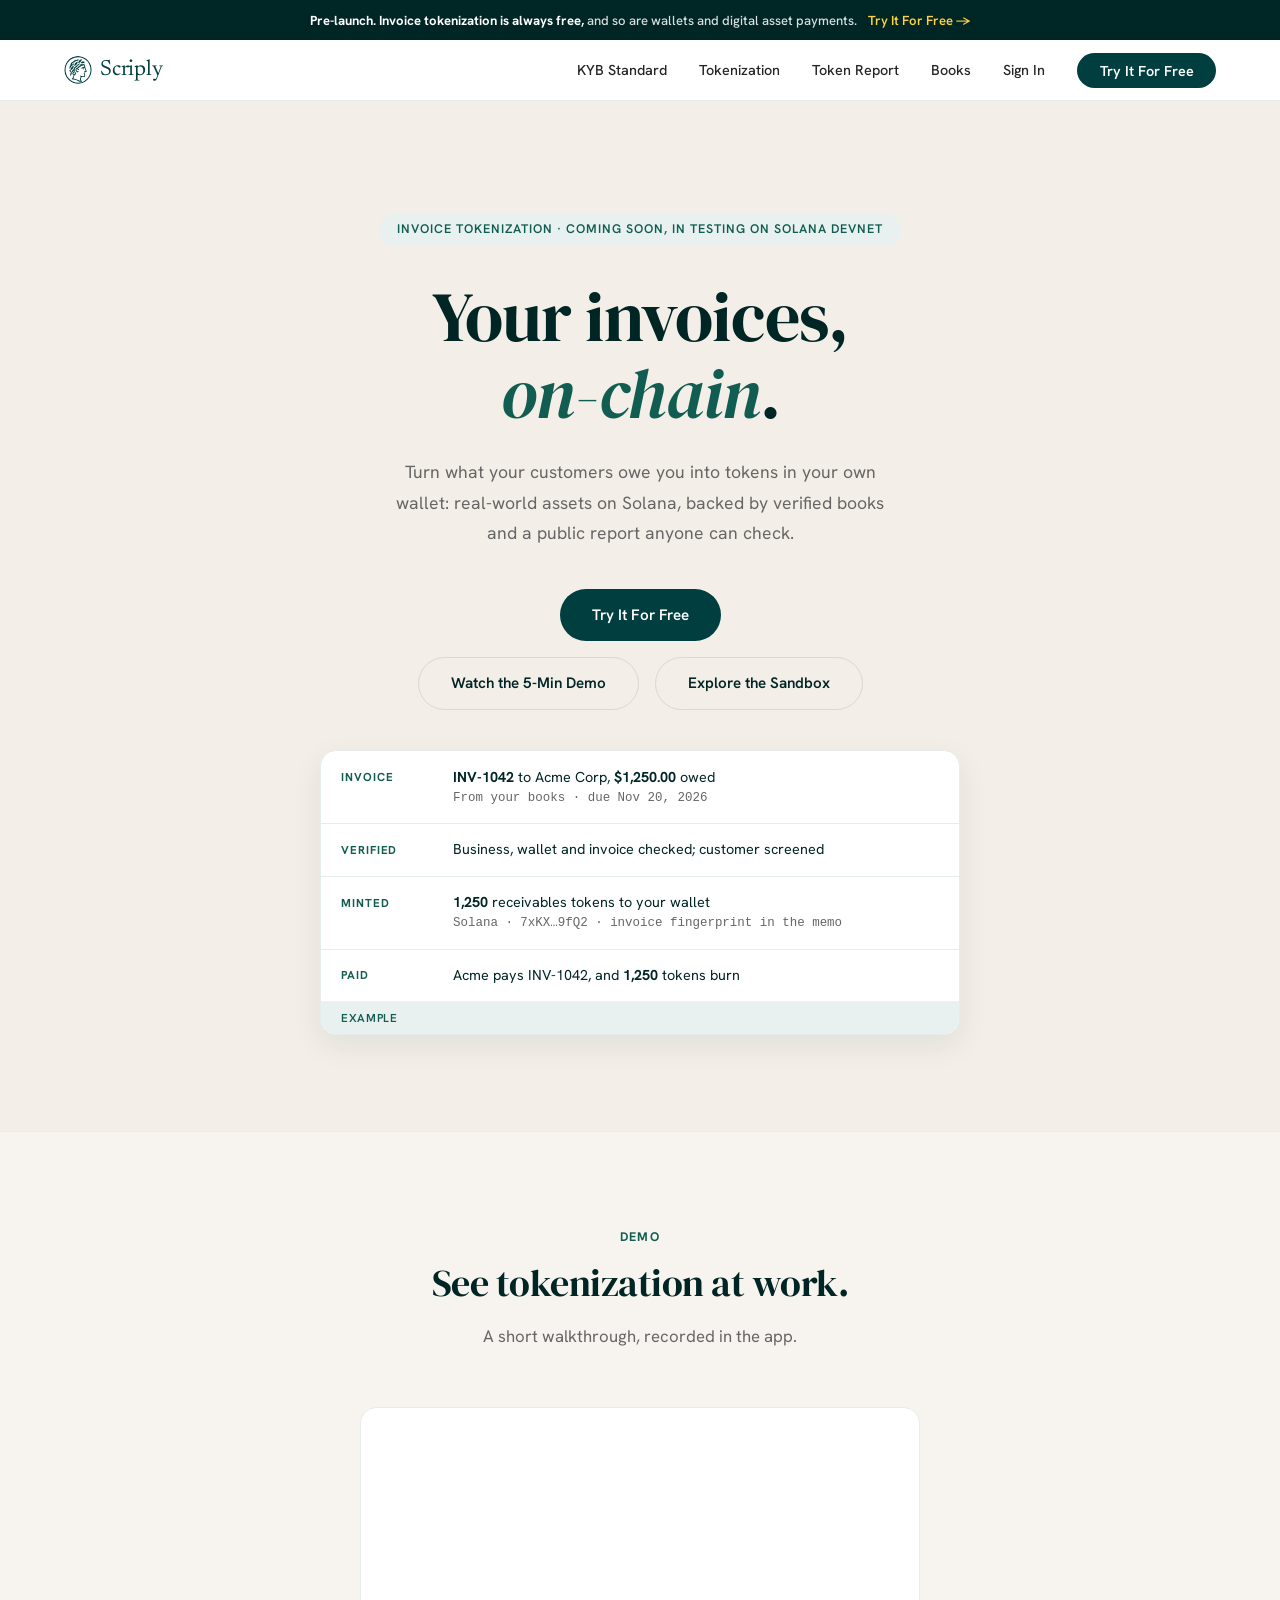
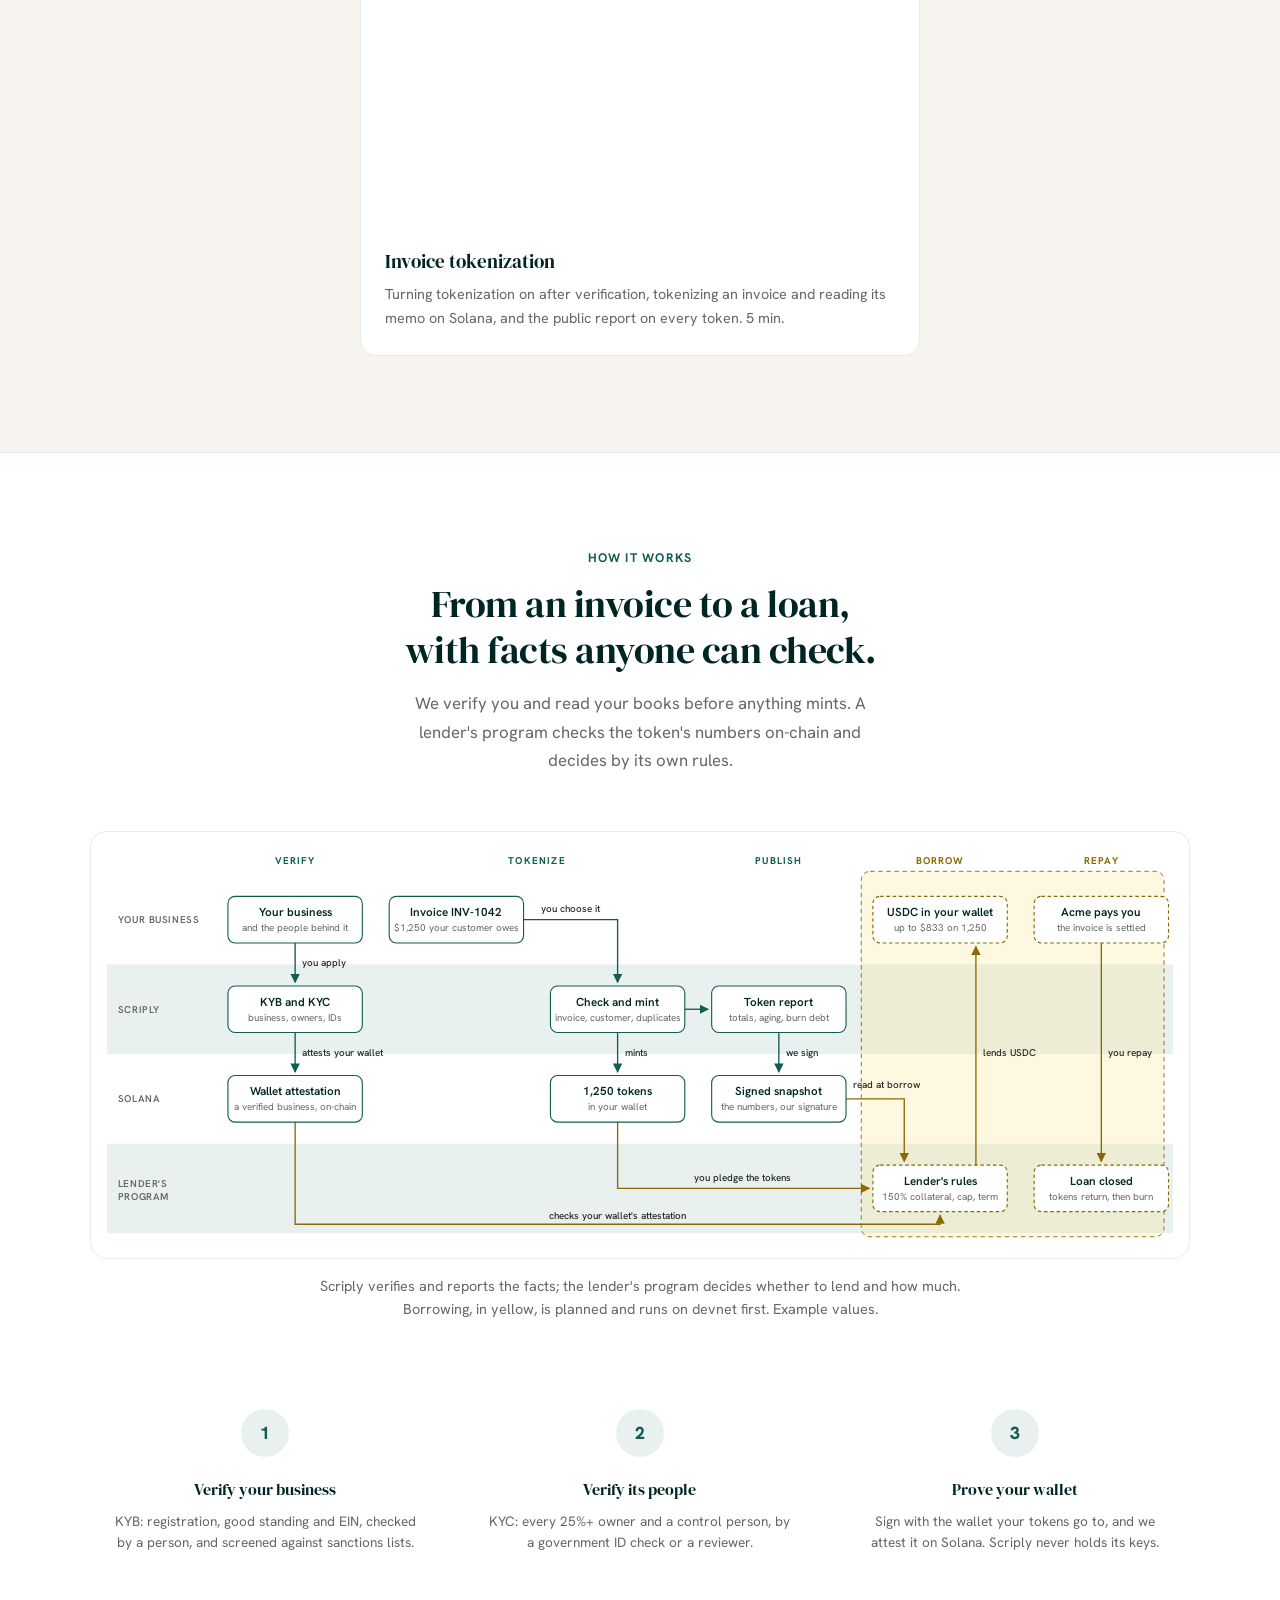
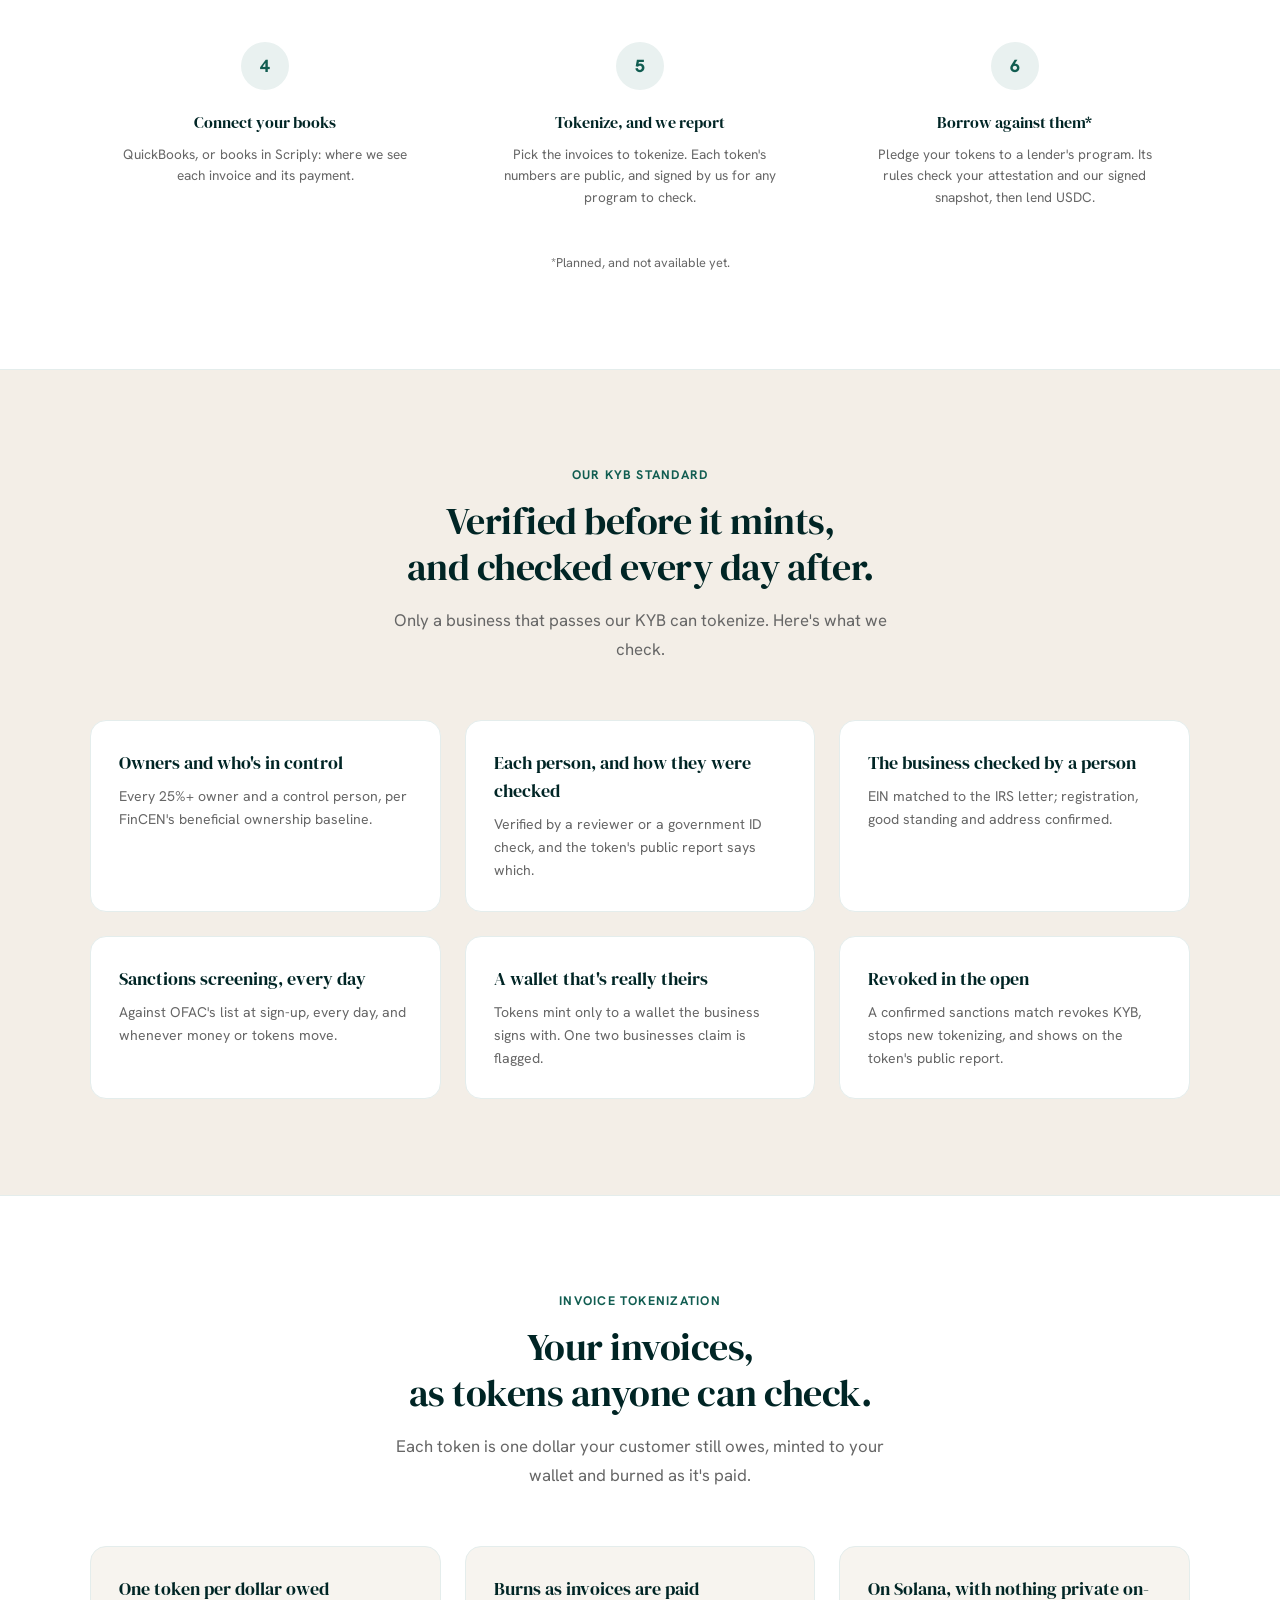
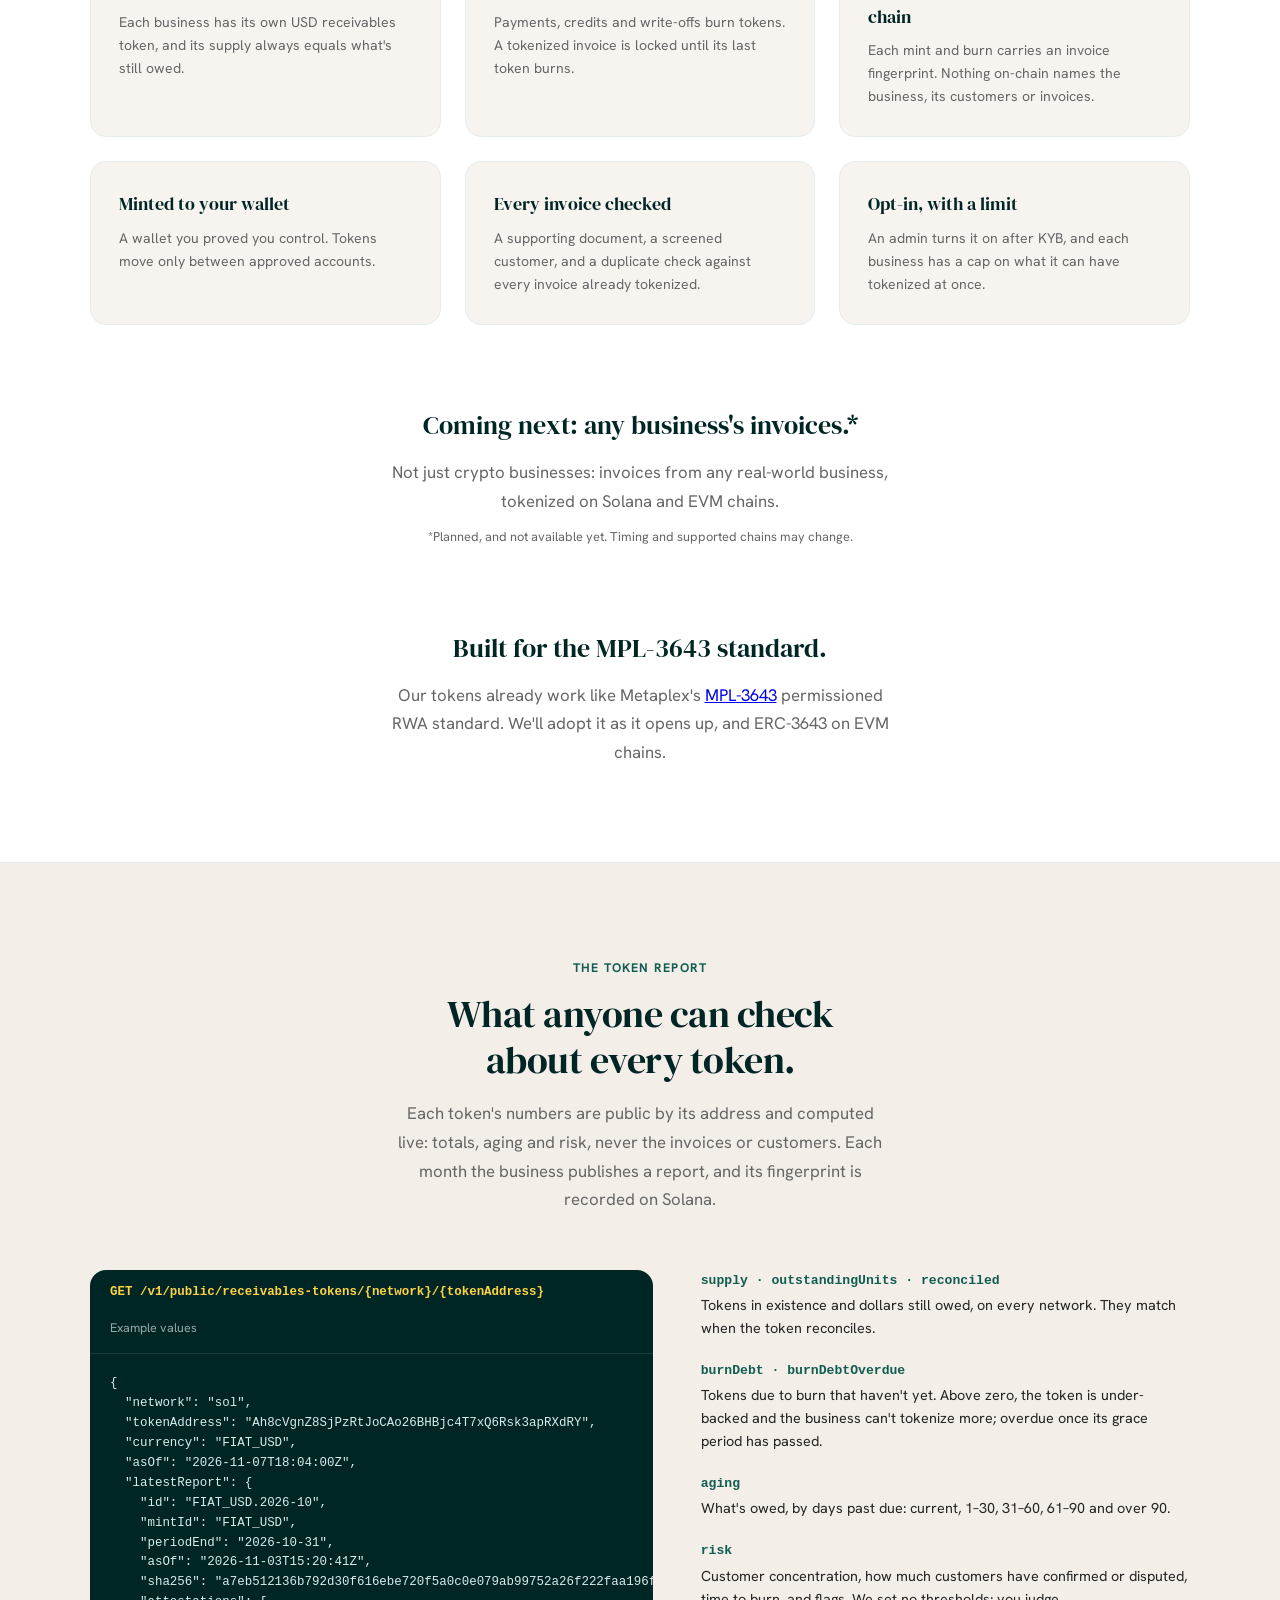
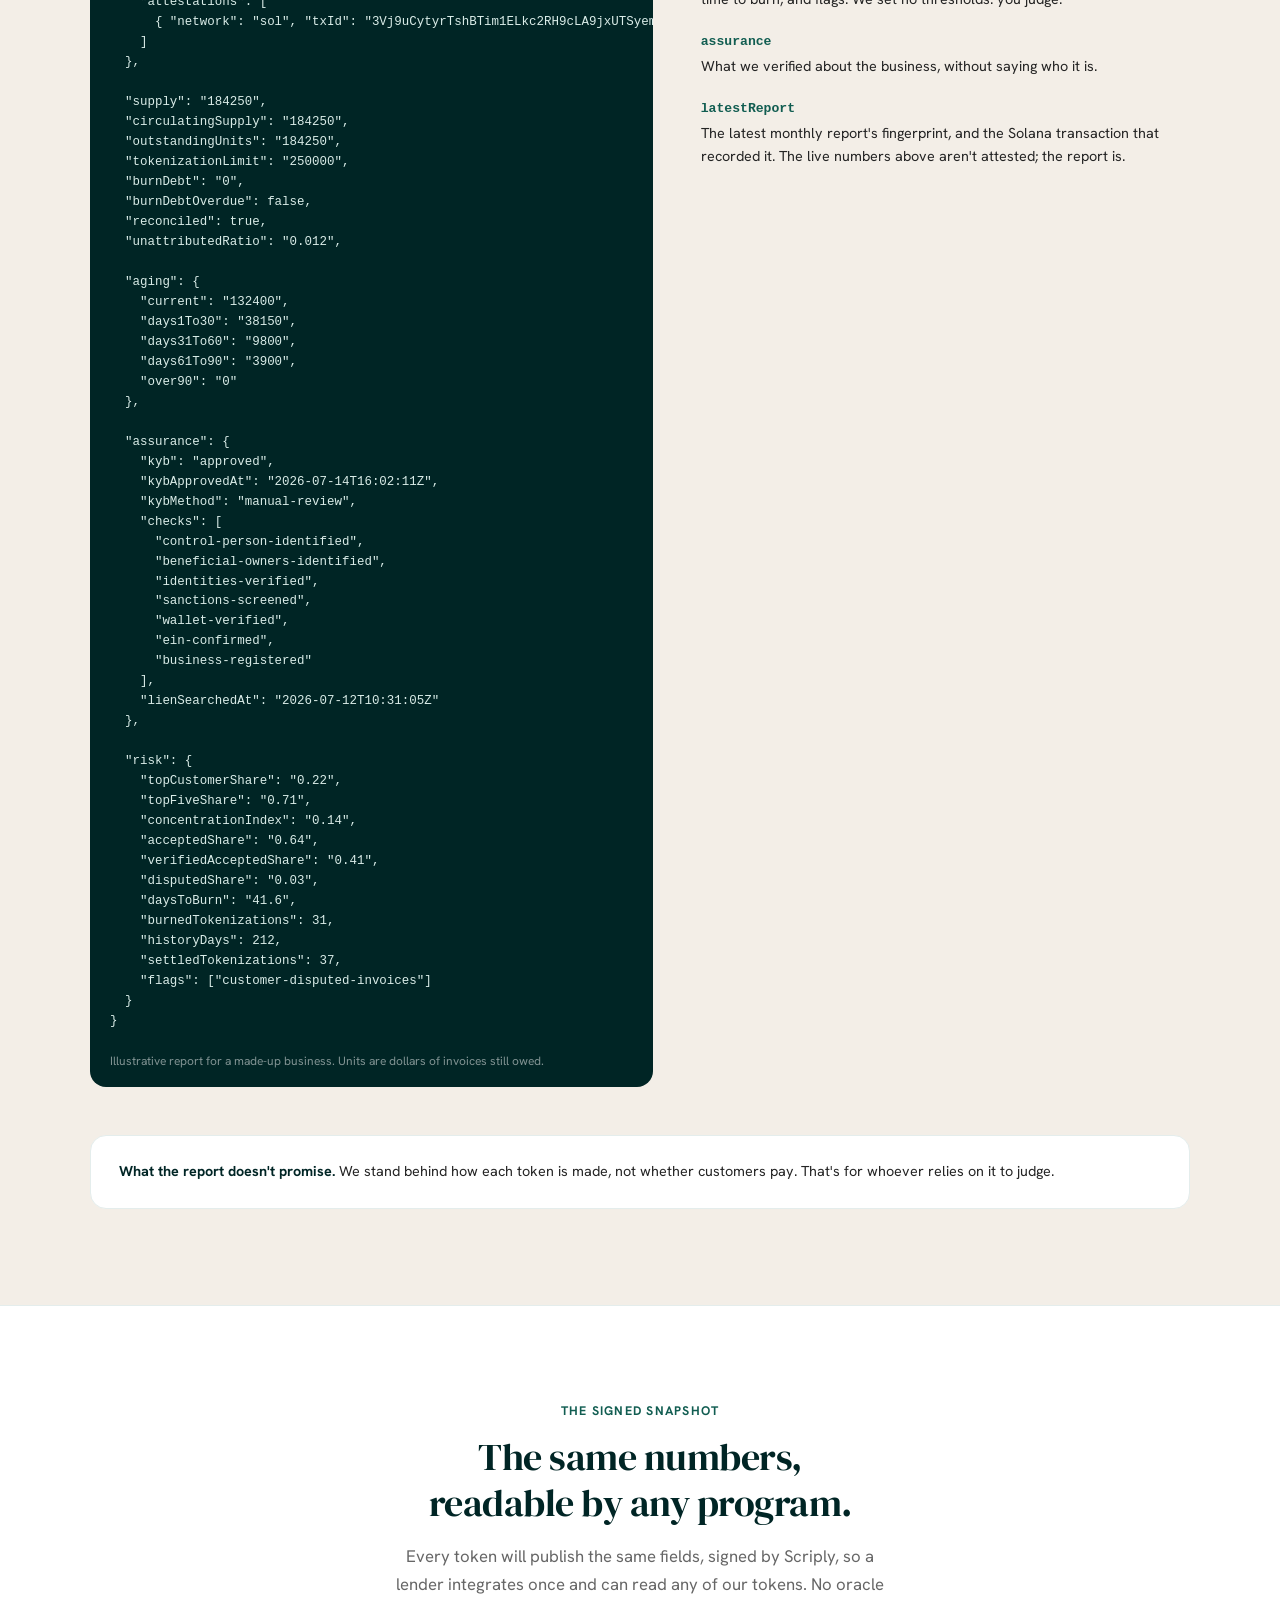
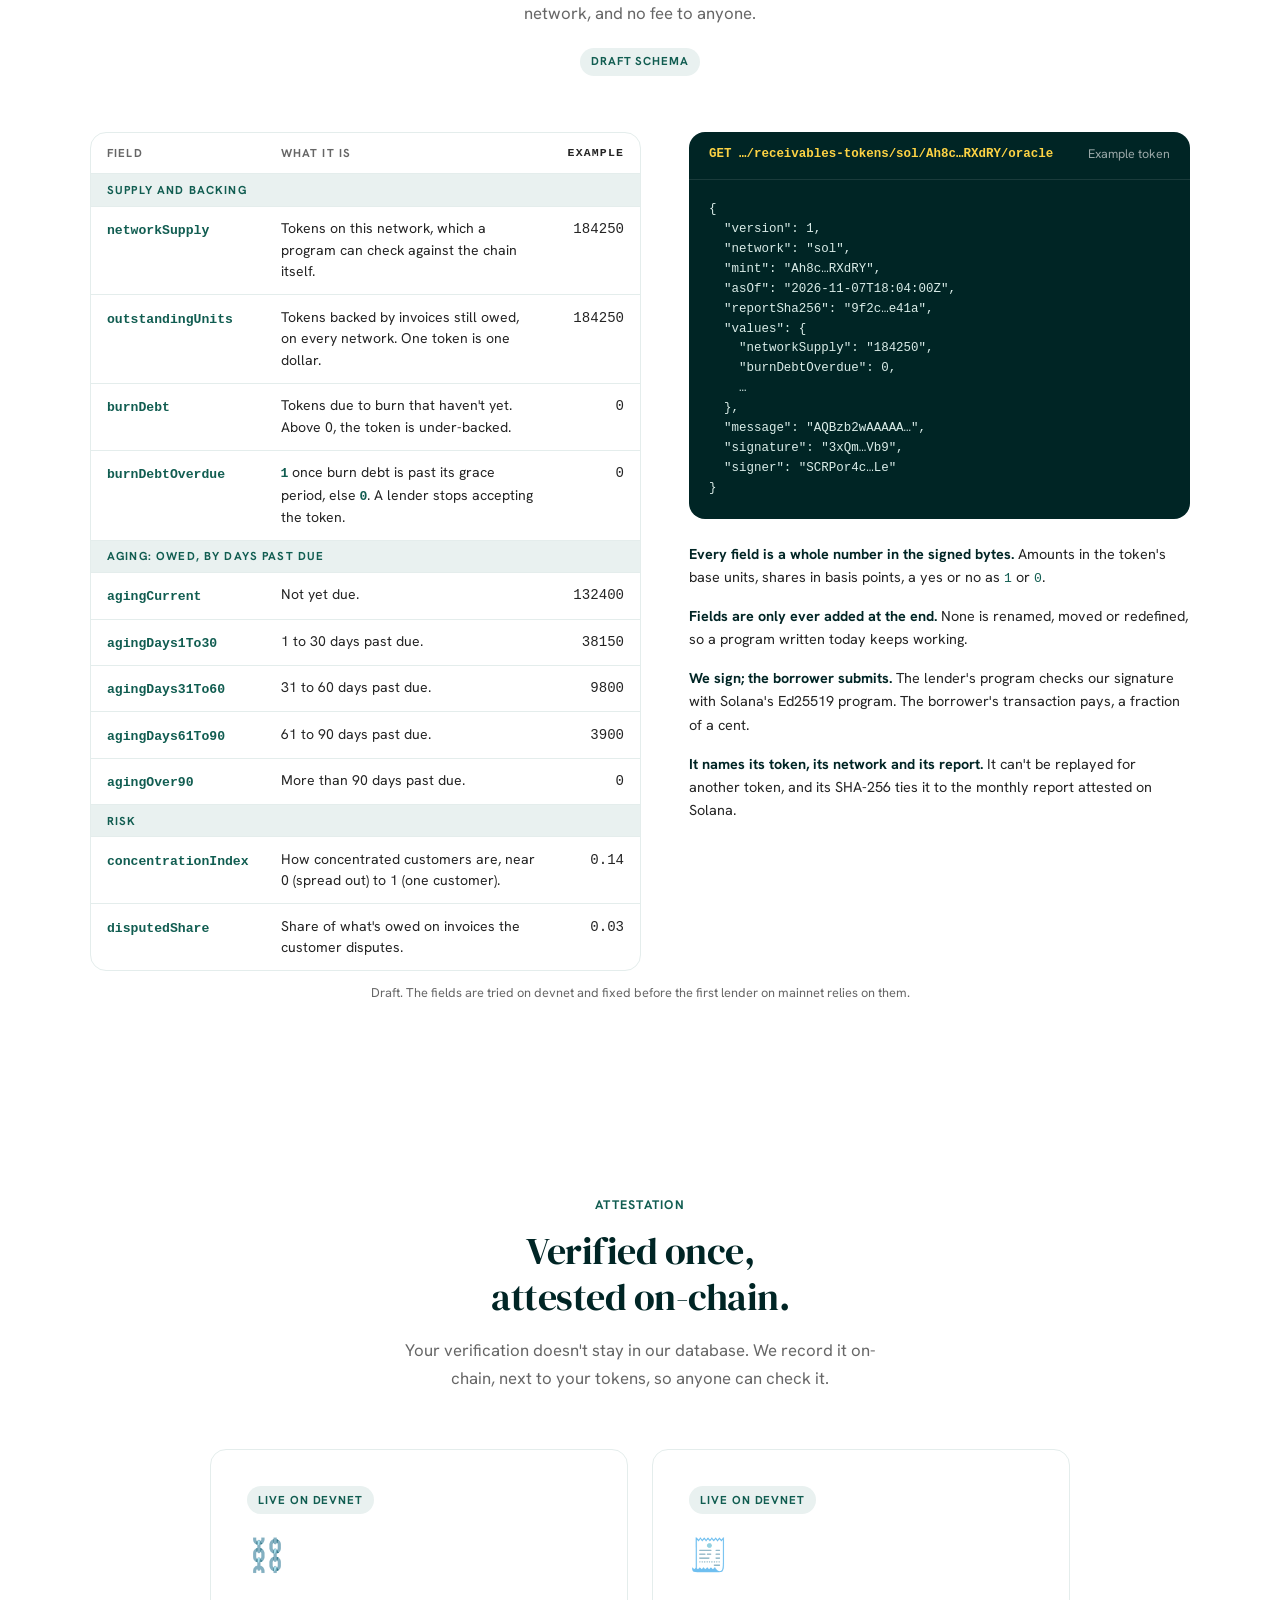
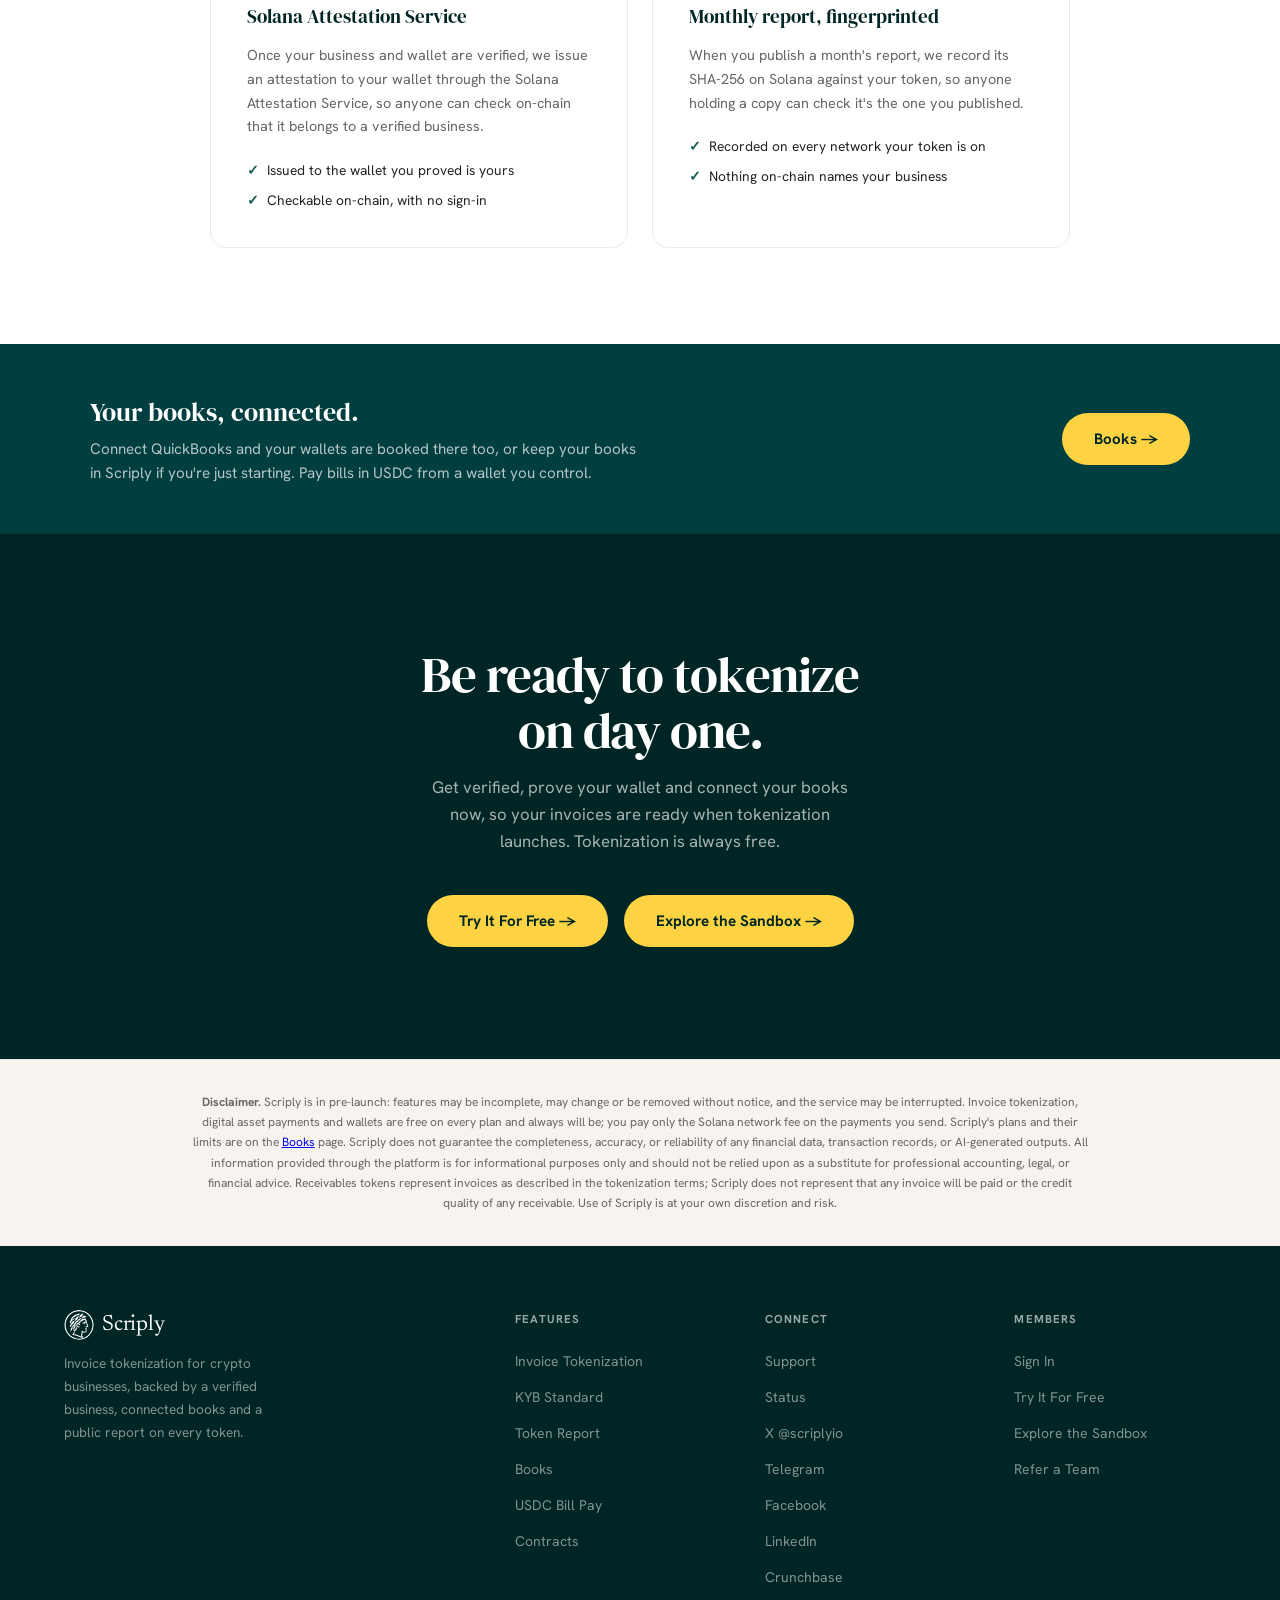
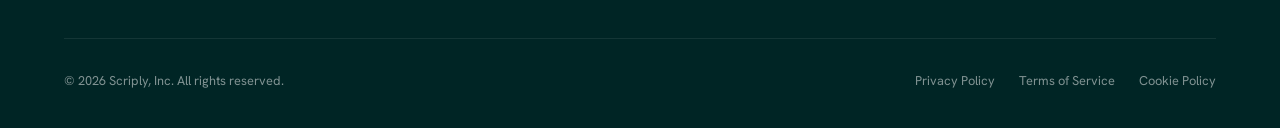
==== commit 80cb6031: "Link the contracts page from the footers and the sitemap Co-Authored-By: Claude Opus 5.5 <noreply@an" ====
--- a/index.html
+++ b/index.html
@@ -600,6 +600,7 @@
           <li><a href="/#report">Token Report</a></li>
           <li><a href="/books">Books</a></li>
           <li><a href="/books#payments"><span translate="no">USDC</span> Bill Pay</a></li>
+          <li><a href="/contracts">Contracts</a></li>
         </ul>
       </div>
       <div class="footer-col">
